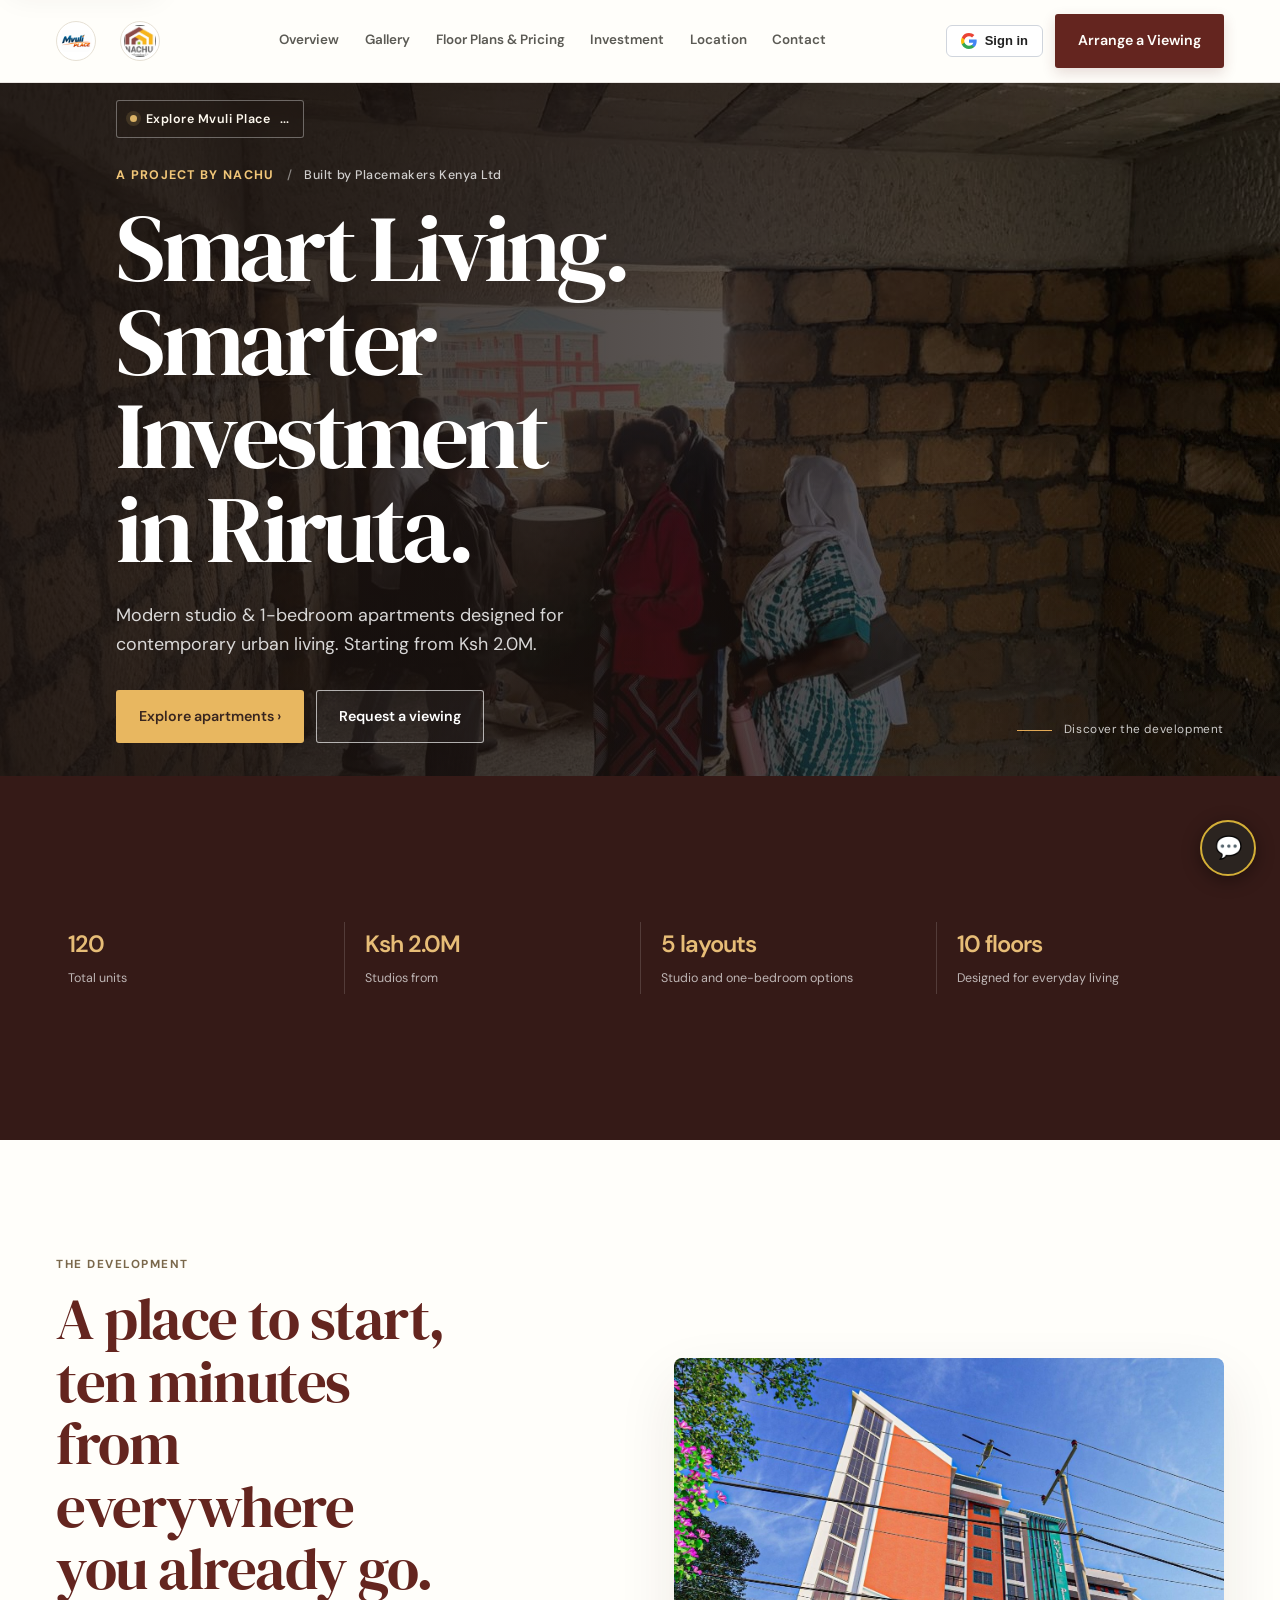
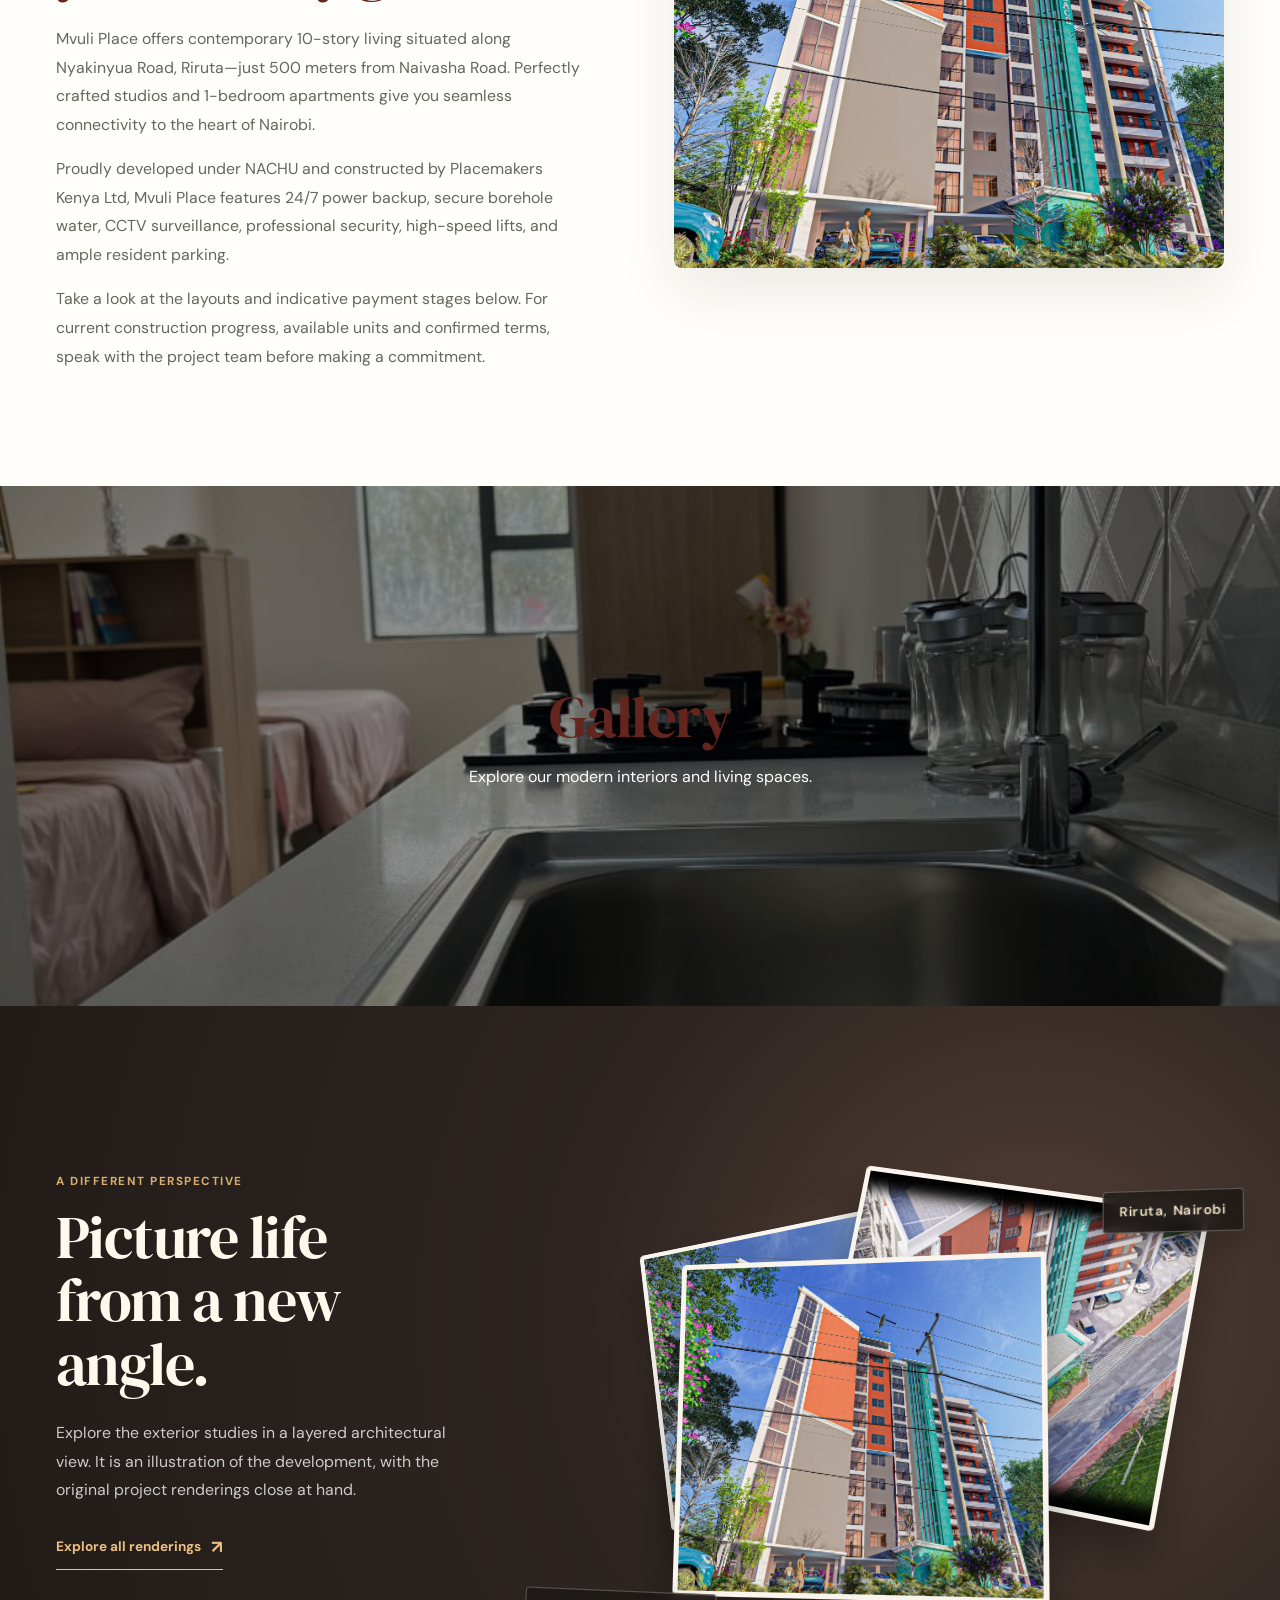
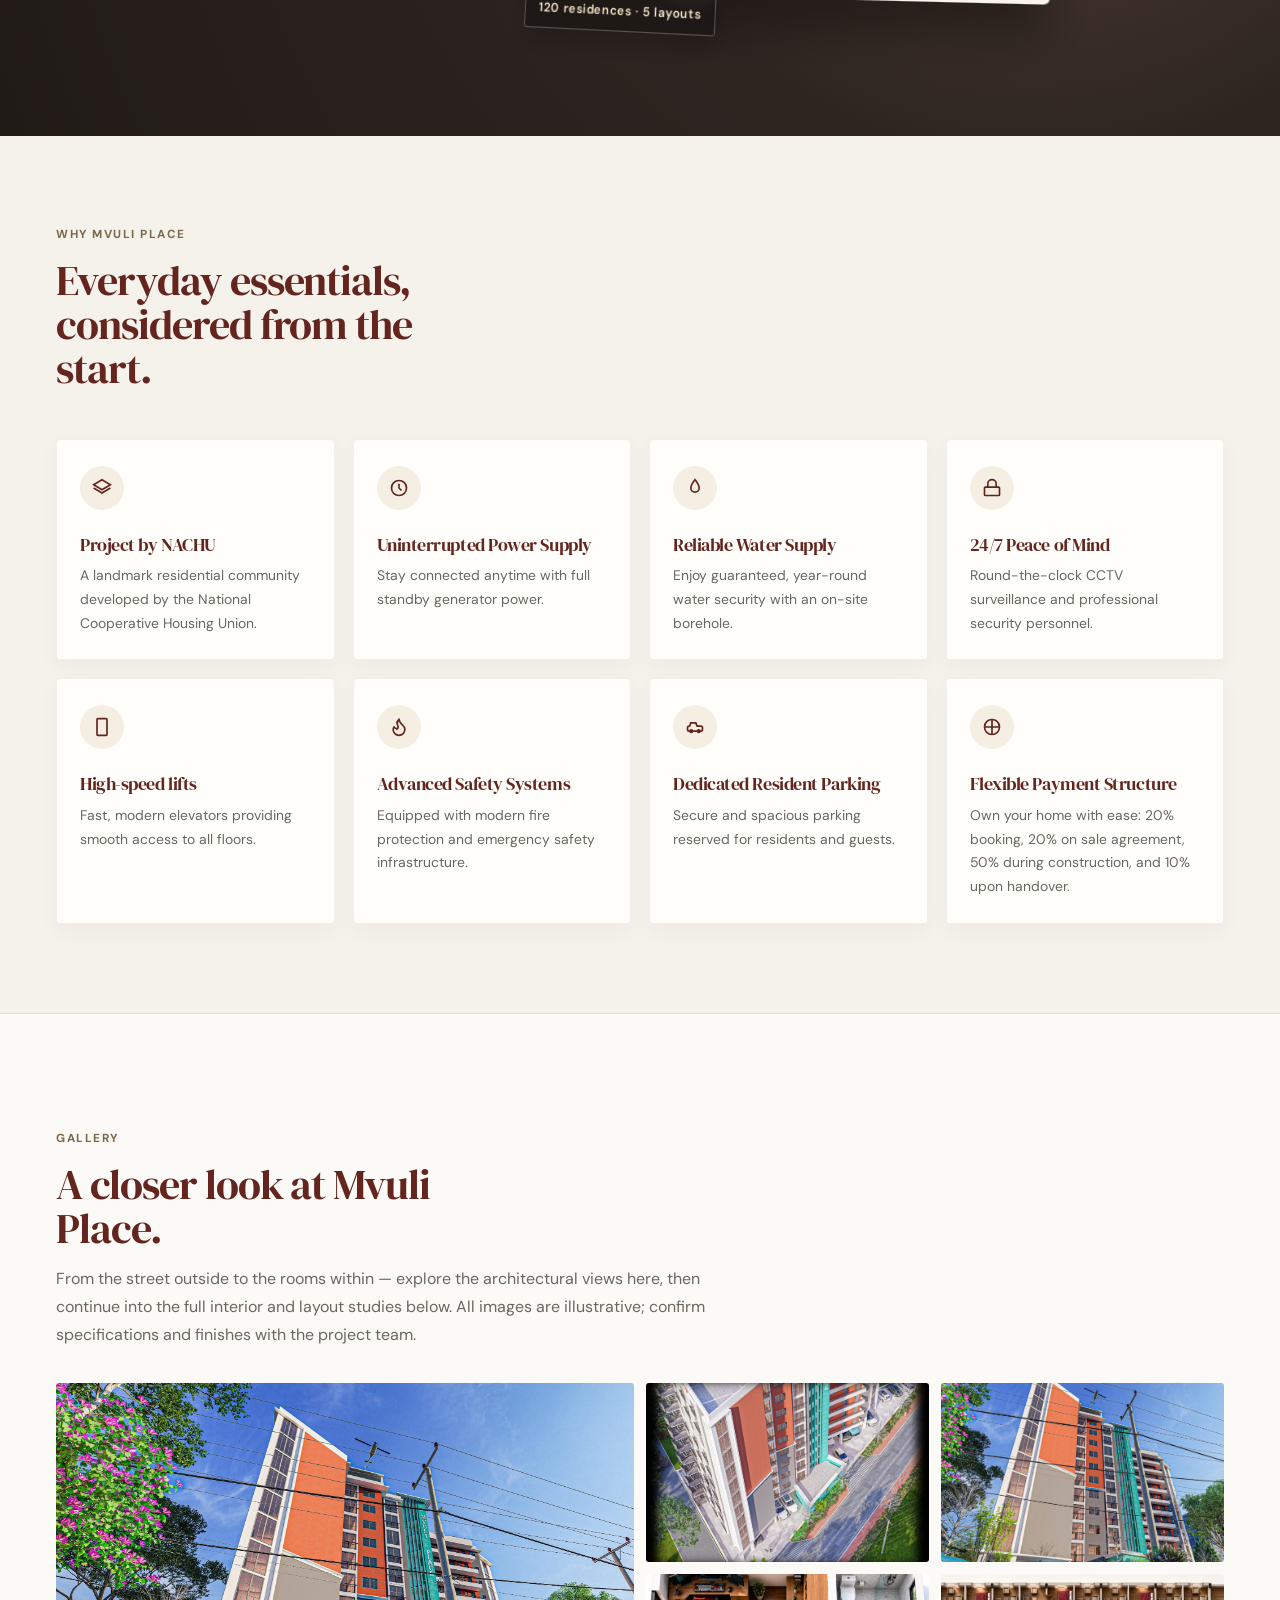
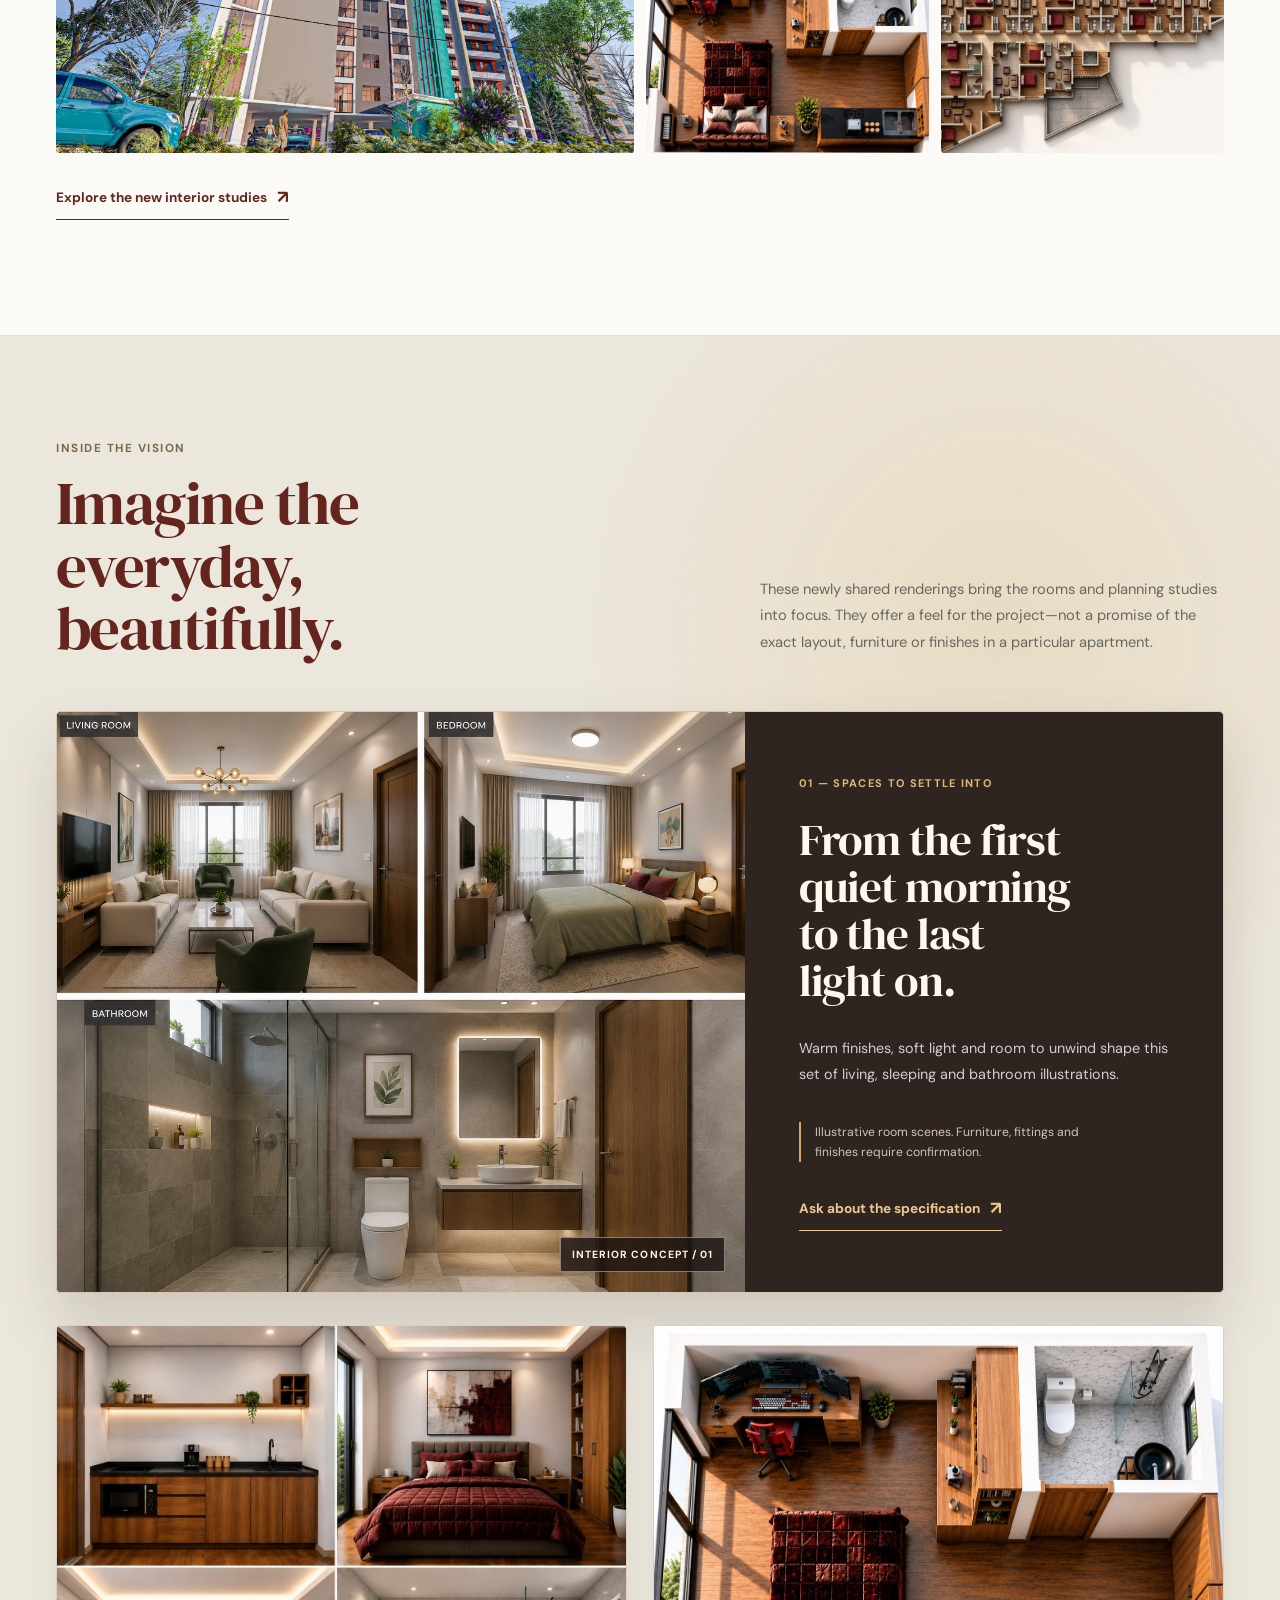
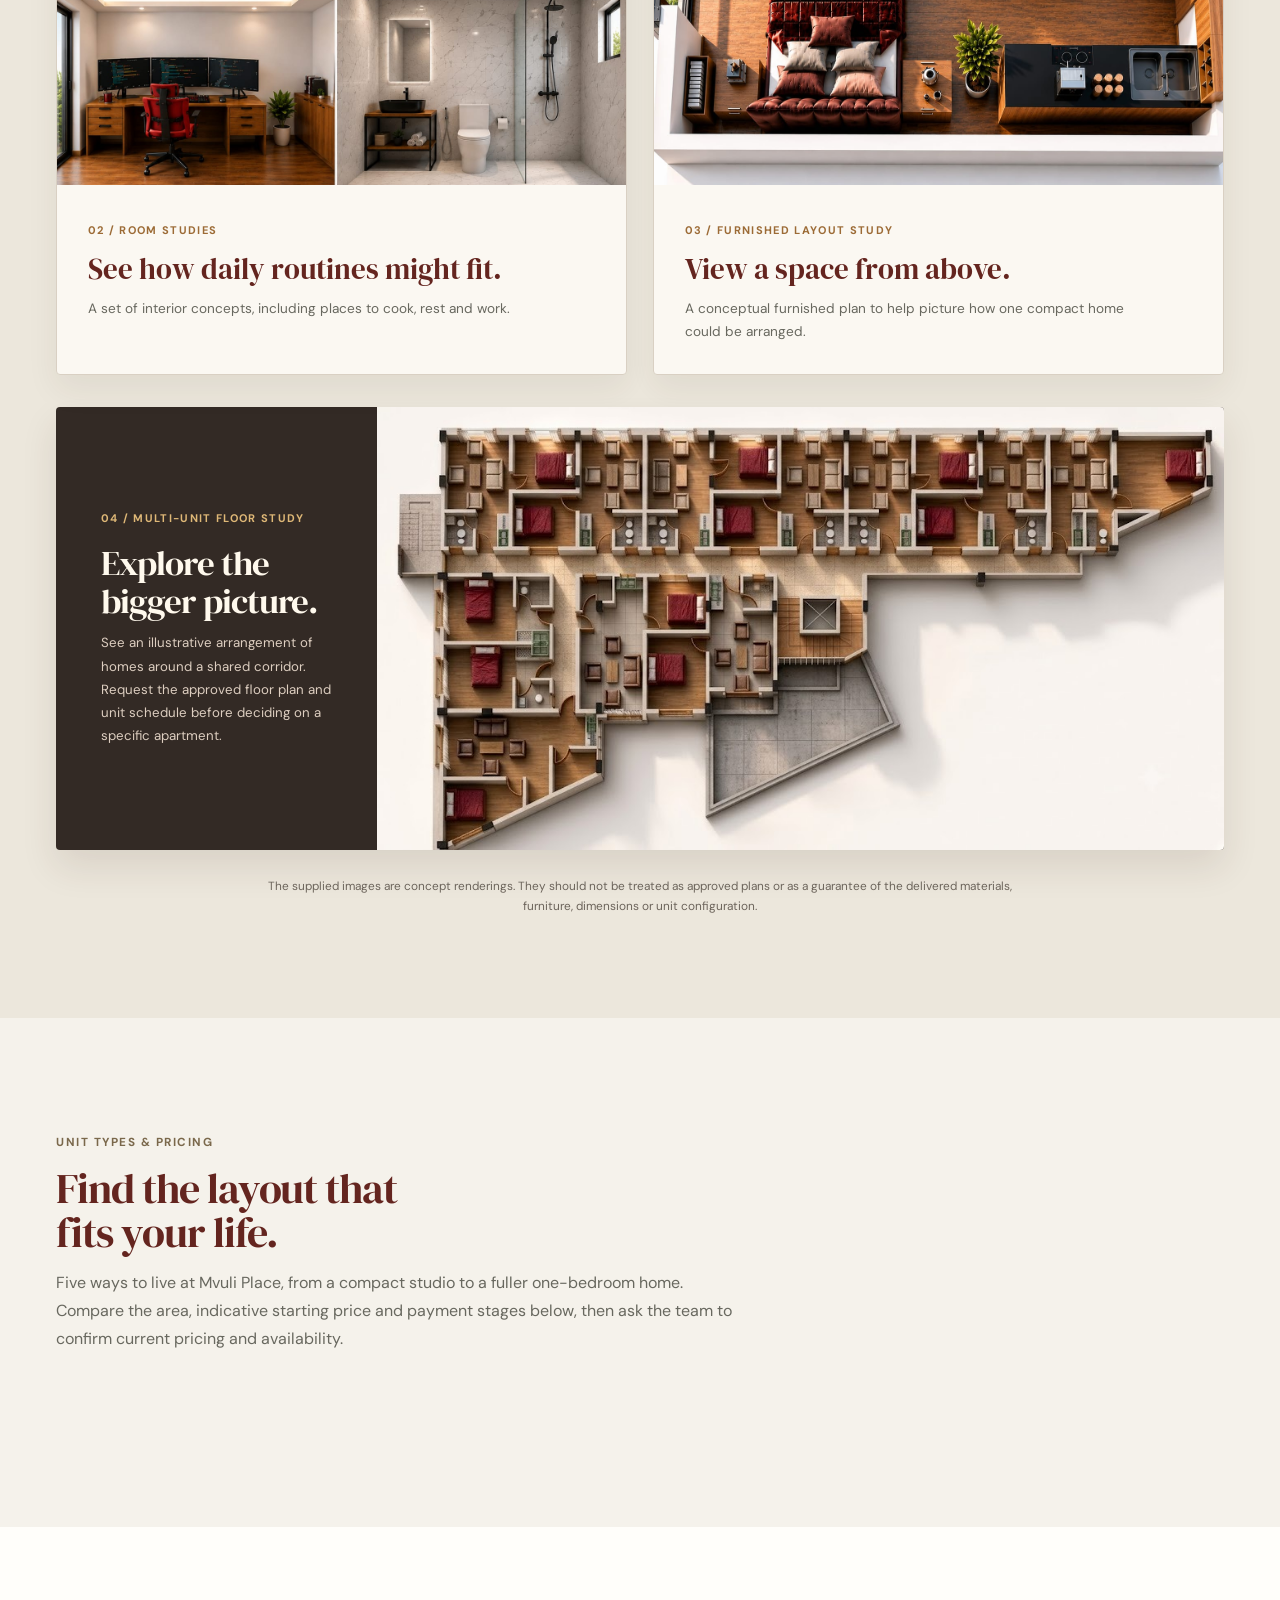
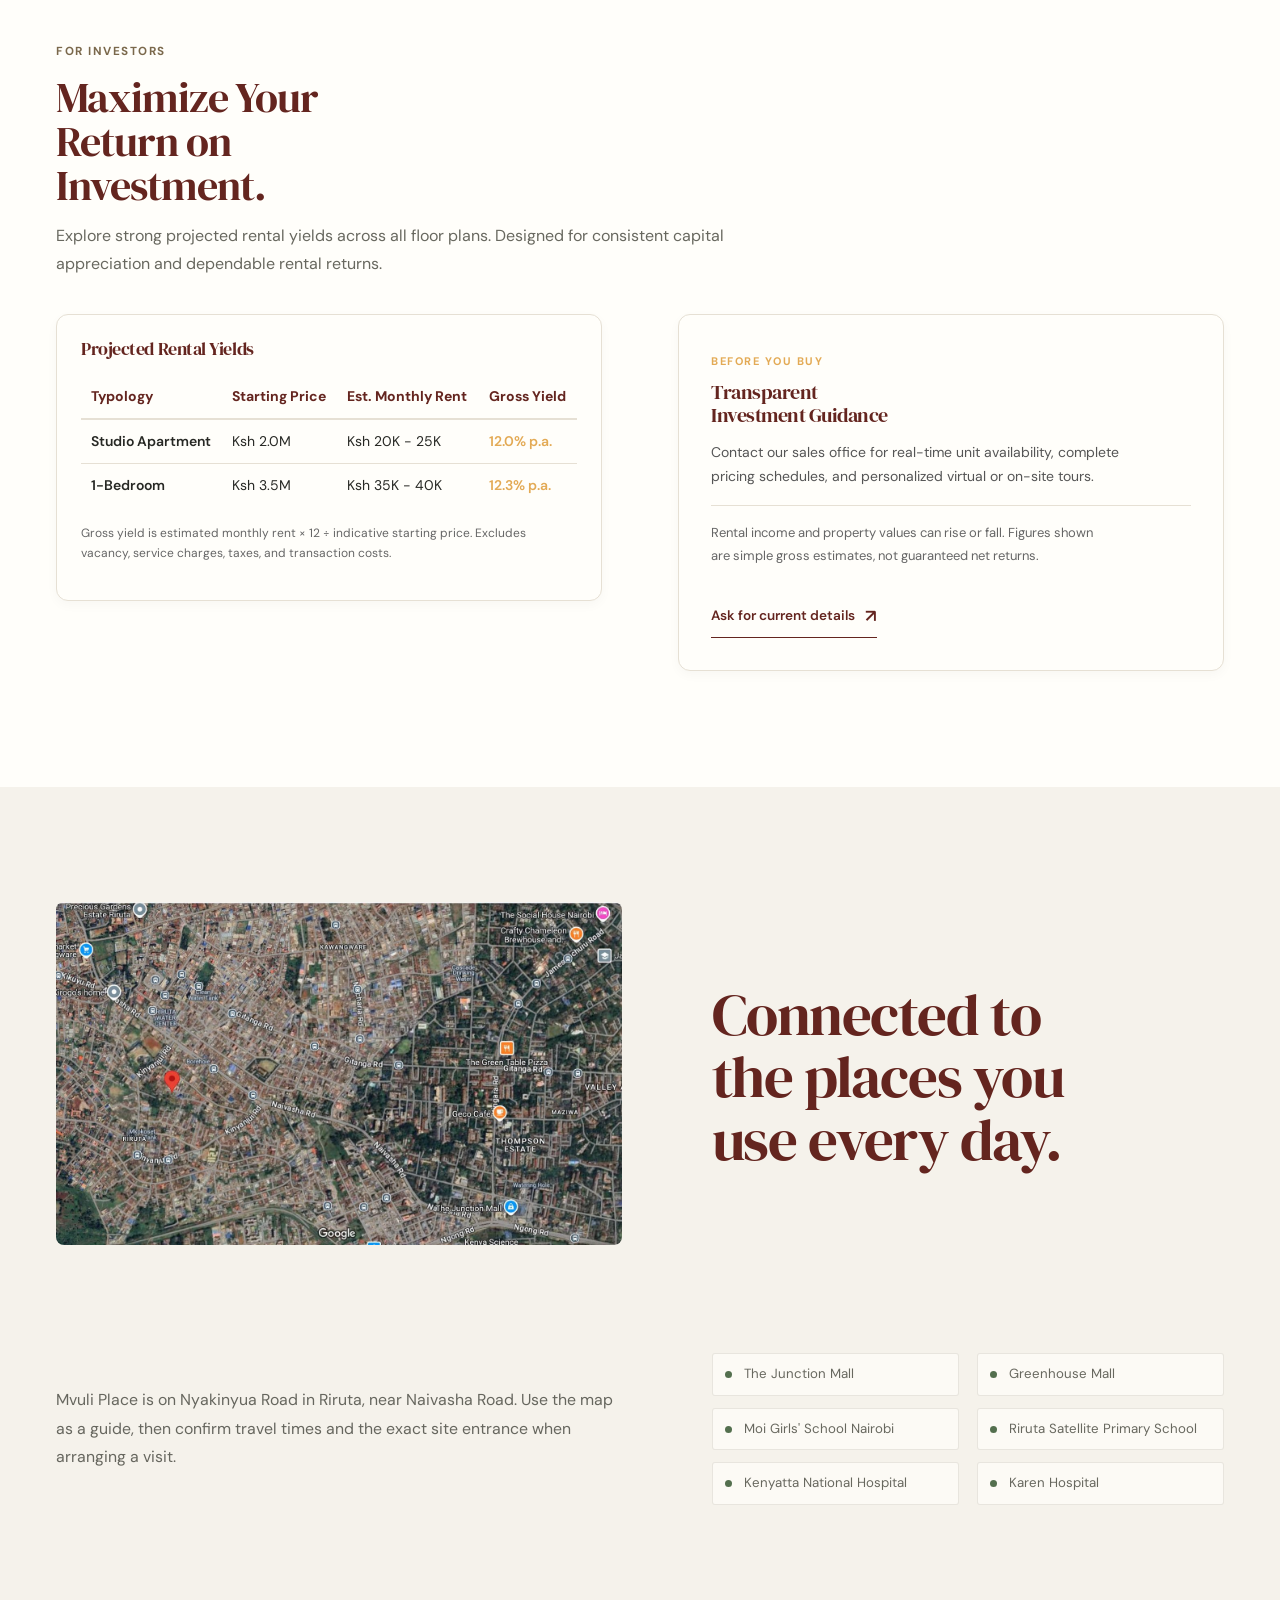
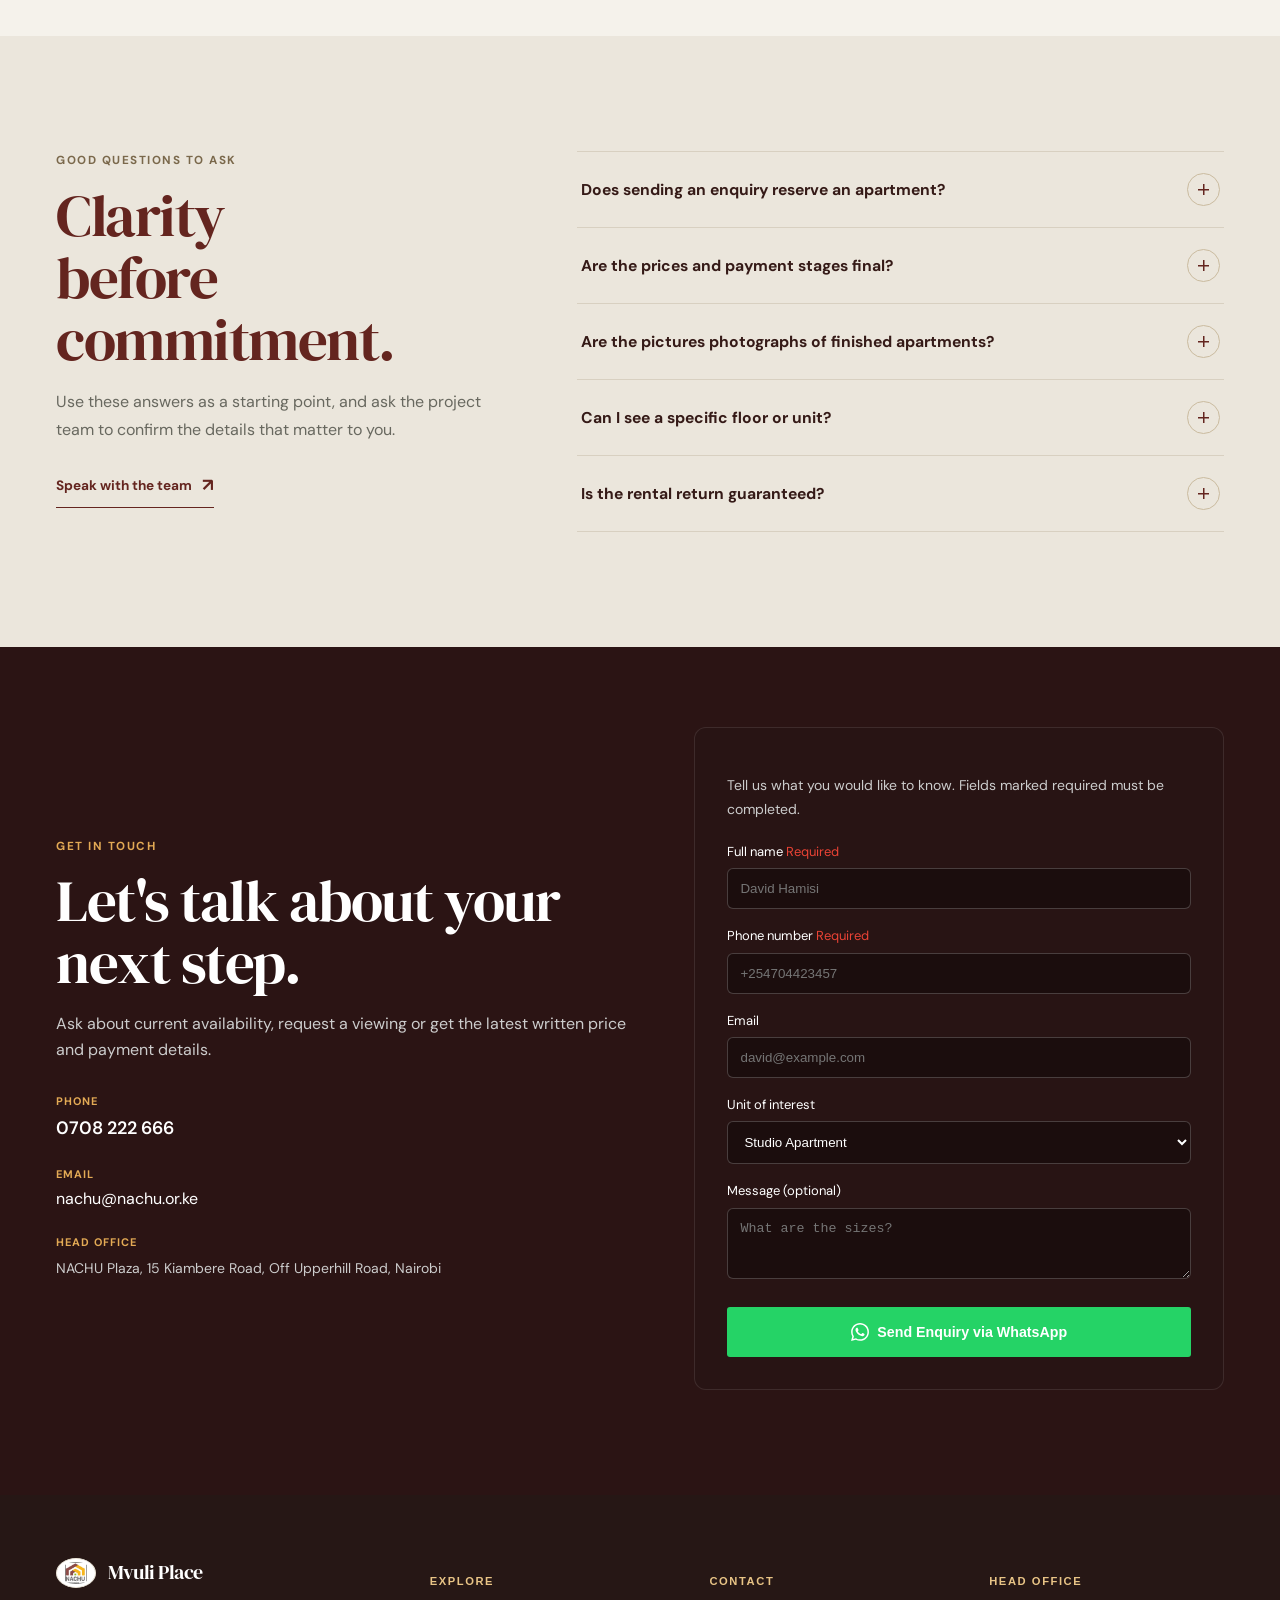
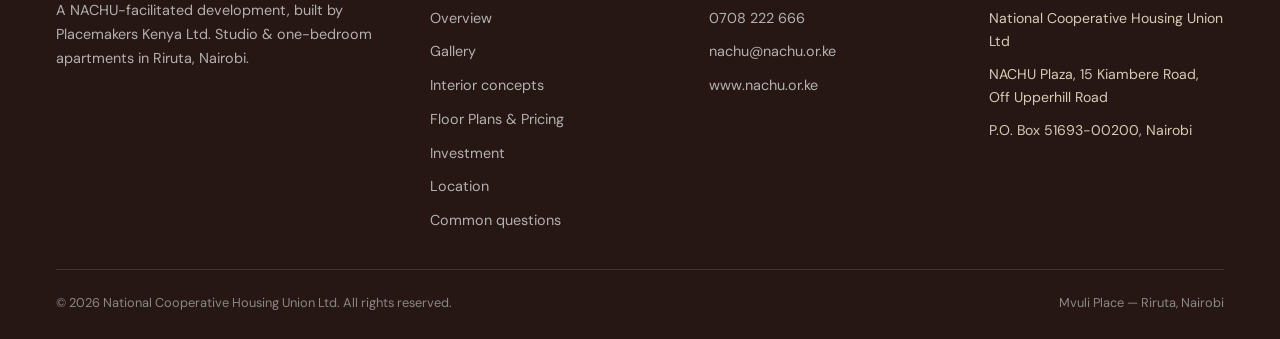
==== index.html @ e957c107 "Finalize green WhatsApp button, responsive investment yield layout, and dark contact section" ====
<!DOCTYPE html>
<html lang="en">
<head>
<meta charset="UTF-8" />
<meta name="viewport" content="width=device-width, initial-scale=1.0" />
<meta name="theme-color" content="#fffefa" />
<title>Mvuli Place — Apartments in Riruta, Nairobi | NACHU</title>
<meta name="description" content="Explore Mvuli Place studio and one-bedroom apartments in Riruta, Nairobi. Compare layouts, starting prices and payment stages, then enquire about current availability or book a visit." />
<link rel="preconnect" href="https://fonts.googleapis.com">
<link href="https://fonts.googleapis.com/css2?family=DM+Serif+Display&family=DM+Sans:wght@400;500;600;700&display=swap" rel="stylesheet">
<link rel="stylesheet" href="assets/style.css">
</head>
<body>

<a href="#main-content" class="skip-link">Skip to content</a>

<nav class="nav">
  <div class="wrap">
    <a href="#" class="nav-brand">
  <img src="assets/mvuli-logo.png" alt="Mvuli Place Logo" class="brand-logo-main">
  <span class="brand-divider"></span>
  <img src="assets/nachu-logo.png" alt="NACHU" class="brand-logo-partner">
</a>
    <div class="nav-links">
      <a href="#about">Overview</a>
      <a href="#gallery">Gallery</a>
      <a href="#units">Floor Plans &amp; Pricing</a>
      <a href="#invest">Investment</a>
      <a href="#location">Location</a>
      <a href="#contact">Contact</a>
    </div>
    <div class="nav-right" style="display: flex; align-items: center; gap: 12px;">
      <!-- Google Login Button -->
      <button id="google-login-btn" style="display: inline-flex; align-items: center; gap: 8px; background: #ffffff; color: #222; border: 1px solid #d0d5dd; padding: 7px 14px; border-radius: 6px; font-weight: 600; cursor: pointer; font-size: 13px; line-height: 1;">
        <svg width="16" height="16" viewBox="0 0 18 18">
          <path fill="#4285F4" d="M17.64 9.2c0-.637-.057-1.251-.164-1.84H9v3.481h4.844c-.209 1.125-.843 2.078-1.796 2.717v2.258h2.908c1.702-1.567 2.684-3.874 2.684-6.616z"/>
          <path fill="#34A853" d="M9 18c2.43 0 4.467-.806 5.956-2.18l-2.908-2.259c-.806.54-1.837.86-3.048.86-2.344 0-4.328-1.584-5.036-3.711H.957v2.332A8.997 8.997 0 0 0 9 18z"/>
          <path fill="#FBBC05" d="M3.964 10.71A5.41 5.41 0 0 1 3.682 9c0-.593.102-1.17.282-1.71V4.958H.957A8.996 8.996 0 0 0 0 9c0 1.452.348 2.827.957 4.042l3.007-2.332z"/>
          <path fill="#EA4335" d="M9 3.58c1.321 0 2.508.454 3.44 1.345l2.582-2.58C13.463.891 11.426 0 9 0A8.997 8.997 0 0 0 .957 4.958L3.964 7.29C4.672 5.163 6.656 3.58 9 3.58z"/>
        </svg>
        Sign in
      </button>

      <!-- Logged-in User Profile Container -->
      <div id="user-profile" hidden style="display: flex; align-items: center; gap: 8px;">
        <img id="user-avatar" src="" alt="Profile" style="width: 30px; height: 30px; border-radius: 50%; border: 1px solid #ddd; object-fit: cover;">
        <span id="user-name" style="font-weight: 600; font-size: 13px; color: #222;"></span>
        <button id="logout-btn" style="background: transparent; color: #d9534f; border: 1px solid #d9534f; padding: 5px 10px; border-radius: 6px; cursor: pointer; font-size: 11px; font-weight: 600;">Logout</button>
      </div>

      <!-- Existing Arrange a Viewing Button & Mobile Toggle -->
      <a href="#contact" class="btn btn-primary nav-cta">Arrange a Viewing</a>
      <button class="nav-menu-toggle" id="nav-menu-toggle" type="button" aria-label="Open navigation menu">
        <span></span><span></span>
      </button>
    </div>
    </div> <!-- closes div.wrap -->
  </nav> <!-- closes nav.nav -->
  <div class="mobile-nav" id="mobile-nav" hidden>
    <a href="#about">Overview</a>
    <a href="#gallery">Gallery</a>
    <a href="#interiors">Interior concepts</a>
    <a href="#units">Floor Plans &amp; Pricing</a>
    <a href="#invest">Investment</a>
    <a href="#location">Location</a>
    <a href="#contact">Contact &amp; visits</a>
    <a href="tel:0708222666" class="mobile-nav-phone">Call 0708 222 666</a>
  </div>
</nav>

<main id="main-content">
<header class="hero">
 <div class="slideshow-bg">
  <div class="slide active" style="background-image: url('assets/site-progress-1.jpeg');"></div>
  <div class="slide" style="background-image: url('assets/site-progress-2.jpeg');"></div>
  <div class="slide" style="background-image: url('assets/site-progress-3.jpeg');"></div>
  <div class="slide" style="background-image: url('assets/junction-mall-1.jpg');"></div>
  <div class="slide" style="background-image: url('assets/moi-highschool.jpg');"></div>
  <div class="slide" style="background-image: url('assets/talanta-stadium.webp');"></div>
  <div class="slide" style="background-image: url('assets/karen-hospital.jpg');"></div>
</div>

  <div class="hero-content">
    <div class="status-pill"><span class="status-project">Explore Mvuli Place</span><span class="status-c">...</span></div>
    <div class="hero-eyebrow">A Project by NACHU <span>Built by Placemakers Kenya Ltd</span></div>
    <h1>Smart Living. Smarter Investment in Riruta.</h1>
    <p>Modern studio & 1-bedroom apartments designed for contemporary urban living. Starting from Ksh 2.0M.</p>
    <div class="hero-actions">
      <a href="#units" class="btn btn-gold">Explore apartments <span aria-hidden="true">&rsaquo;</span></a>
      <a href="#contact" class="btn btn-outline">Request a viewing</a>
    </div>
  </div>

  <a href="#about" class="hero-scroll" aria-label="Scroll to discover Mvuli Place"><span></span>Discover the development</a>
</header>

<div class="mobile-action-bar"><span>Studios from <b>Ksh 2.0M</b></span><a href="#contact">Enquire now <span aria-hidden="true">↗</span></a></div>

<section class="stat-strip">
  <div class="wrap">
    <div class="stat-strip-item"><b>120</b><span>Total units</span></div>
    <div class="stat-strip-item"><b>Ksh 2.0M</b><span>Studios from</span></div>
    <div class="stat-strip-item"><b>5 layouts</b><span>Studio and one-bedroom options</span></div>
    <div class="stat-strip-item"><b>10 floors</b><span>Designed for everyday living</span></div>
  </div>
</section>

<section id="about">
  <div class="wrap two-col">
    <div>
      <div class="eyebrow">The development</div>
      <h2>A place to start, ten minutes from everywhere you already go.</h2>
      <div class="prose" style="margin-top:20px;">
        <p>Mvuli Place offers contemporary 10-story living situated along Nyakinyua Road, Riruta—just 500 meters from Naivasha Road. Perfectly crafted studios and 1-bedroom apartments give you seamless connectivity to the heart of Nairobi.</p>
        <p>Proudly developed under NACHU and constructed by Placemakers Kenya Ltd, Mvuli Place features 24/7 power backup, secure borehole water, CCTV surveillance, professional security, high-speed lifts, and ample resident parking.</p>
        <p>Take a look at the layouts and indicative payment stages below. For current construction progress, available units and confirmed terms, speak with the project team before making a commitment.</p>
      </div>
    </div>
    <div class="about-rotator" id="about-rotator" role="img" aria-label="Exterior views of Mvuli Place">
      <img src="assets/hero-exterior.jpg" alt="" class="is-active" loading="lazy" decoding="async">
      <img src="assets/aerial-exterior.jpg" alt="" loading="lazy" decoding="async">
      <img src="assets/exterior-angle.jpg" alt="" loading="lazy" decoding="async">
      <div class="about-rotator-dots" id="about-rotator-dots"></div>
    </div>
  </div>
</section>
<section id="gallery" class="section-slideshow">
  <!-- Slideshow Background -->
  <div class="slideshow-bg">
    <div class="slide active" style="background-image: url('assets/gallery-1.jpeg');"></div>
    <div class="slide" style="background-image: url('assets/gallery-2.jpeg');"></div>
    <div class="slide" style="background-image: url('assets/gallery-3.jpeg');"></div>
    <div class="slide" style="background-image: url('assets/gallery-4.jpeg');"></div>
    <div class="slide" style="background-image: url('assets/gallery-5.jpeg');"></div>
    <div class="slide" style="background-image: url('assets/gallery-6.jpeg');"></div>
    <div class="slide" style="background-image: url('assets/gallery-7.jpeg');"></div>
    <div class="slide" style="background-image: url('assets/gallery-8.jpeg');"></div>
  </div>

  <!-- Content overlay -->
  <div class="section-content">
    <h2>Gallery</h2>
    <p>Explore our modern interiors and living spaces.</p>
  </div>
</section>

<section class="perspective-section" id="perspective">
  <div class="wrap perspective-layout">
    <div class="perspective-copy" data-reveal>
      <div class="eyebrow">A different perspective</div>
      <h2>Picture life from a new angle.</h2>
      <p>Explore the exterior studies in a layered architectural view. It is an illustration of the development, with the original project renderings close at hand.</p>
      <a class="text-link" href="#gallery">Explore all renderings <span aria-hidden="true">↗</span></a>
    </div>
    <div class="perspective-stage" id="perspective-stage" role="img" aria-label="Layered perspective animation using three Mvuli Place exterior renderings" data-reveal>
      <div class="perspective-glow" aria-hidden="true"></div>
      <div class="perspective-stack" aria-hidden="true">
        <div class="perspective-card perspective-card-rear"><img src="assets/exterior-angle.jpg" alt="" loading="lazy" decoding="async"></div>
        <div class="perspective-card perspective-card-middle"><img src="assets/aerial-exterior.jpg" alt="" loading="lazy" decoding="async"></div>
        <div class="perspective-card perspective-card-front"><img src="assets/hero-exterior.jpg" alt="" loading="lazy" decoding="async"></div>
        <div class="perspective-label perspective-label-top">Riruta, Nairobi</div>
        <div class="perspective-label perspective-label-bottom">120 residences · 5 layouts</div>
      </div>
    </div>
  </div>
</section>

<section class="section-tight">
  <div class="wrap">
    <div class="section-head">
      <div class="eyebrow">Why Mvuli Place</div>
      <h2>Everyday essentials, considered from the start.</h2>
    </div>
    <div class="icon-feature-grid">
      <div class="icon-feature">
        <div class="icon-feature-icon"><svg aria-hidden="true" focusable="false" viewBox="0 0 24 24" fill="none" stroke="currentColor" stroke-width="2"><path d="M12 2 2 8l10 6 10-6-10-6z"/><path d="M2 12l10 6 10-6"/></svg></div>
        <h3>Project by NACHU</h3>
        <p>A landmark residential community developed by the National Cooperative Housing Union.</p>
      </div>
      <div class="icon-feature">
        <div class="icon-feature-icon"><svg aria-hidden="true" focusable="false" viewBox="0 0 24 24" fill="none" stroke="currentColor" stroke-width="2"><circle cx="12" cy="12" r="9"/><path d="M12 7v5l3 3"/></svg></div>
        <h3>Uninterrupted Power Supply</h3>
        <p>Stay connected anytime with full standby generator power.</p>
      </div>
      <div class="icon-feature">
        <div class="icon-feature-icon"><svg aria-hidden="true" focusable="false" viewBox="0 0 24 24" fill="none" stroke="currentColor" stroke-width="2"><path d="M12 2c-3 4-5 6.5-5 10a5 5 0 0010 0c0-3.5-2-6-5-10z"/></svg></div>
        <h3>Reliable Water Supply</h3>
        <p>Enjoy guaranteed, year-round water security with an on-site borehole.</p>
      </div>
      <div class="icon-feature">
        <div class="icon-feature-icon"><svg aria-hidden="true" focusable="false" viewBox="0 0 24 24" fill="none" stroke="currentColor" stroke-width="2"><rect x="3" y="11" width="18" height="10" rx="1"/><path d="M7 11V7a5 5 0 0110 0v4"/></svg></div>
        <h3>24/7 Peace of Mind</h3>
        <p>Round-the-clock CCTV surveillance and professional security personnel.</p>
      </div>
      <div class="icon-feature">
        <div class="icon-feature-icon"><svg aria-hidden="true" focusable="false" viewBox="0 0 24 24" fill="none" stroke="currentColor" stroke-width="2"><rect x="6" y="2" width="12" height="20" rx="1"/><path d="M9 8h.01M15 8h.01M9 12h.01M15 12h.01"/></svg></div>
        <h3>High-speed lifts</h3>
        <p>Fast, modern elevators providing smooth access to all floors.</p>
      </div>
      <div class="icon-feature">
        <div class="icon-feature-icon"><svg aria-hidden="true" focusable="false" viewBox="0 0 24 24" fill="none" stroke="currentColor" stroke-width="2"><path d="M8.5 14.5A2.5 2.5 0 0011 12c0-1.38-.5-2-1-3-1.072-2.143-.224-4.054 2-6 .5 2.5 2 4.9 4 6.5 2 1.6 3 3.5 3 5.5a7 7 0 11-14 0c0-1.153.433-2.294 1-3 1.19 1.5 2.5 2 3.5 2z"/></svg></div>
        <h3>Advanced Safety Systems</h3>
        <p>Equipped with modern fire protection and emergency safety infrastructure.</p>
      </div>
      <div class="icon-feature">
        <div class="icon-feature-icon"><svg aria-hidden="true" focusable="false" viewBox="0 0 24 24" fill="none" stroke="currentColor" stroke-width="2"><path d="M5 17h14M5 17a2 2 0 01-2-2v-2a2 2 0 012-2h.5l1.5-4h6l1.5 4H19a2 2 0 012 2v2a2 2 0 01-2 2"/><circle cx="7.5" cy="17" r="1.5"/><circle cx="16.5" cy="17" r="1.5"/></svg></div>
        <h3>Dedicated Resident Parking</h3>
        <p>Secure and spacious parking reserved for residents and guests.</p>
      </div>
      <div class="icon-feature">
        <div class="icon-feature-icon"><svg aria-hidden="true" focusable="false" viewBox="0 0 24 24" fill="none" stroke="currentColor" stroke-width="2"><path d="M12 3v18M3 12h18"/><circle cx="12" cy="12" r="9"/></svg></div>
        <h3>Flexible Payment Structure</h3>
        <p>Own your home with ease: 20% booking, 20% on sale agreement, 50% during construction, and 10% upon handover.</p>
      </div>
    </div>
  </div>
</section>

<section id="gallery" style="background:var(--paper); border-top:1px solid var(--line); border-bottom:1px solid var(--line);">
  <div class="wrap">
    <div class="section-head">
      <div class="eyebrow">Gallery</div>
      <h2>A closer look at Mvuli Place.</h2>
      <p>From the street outside to the rooms within — explore the architectural views here, then continue into the full interior and layout studies below. All images are illustrative; confirm specifications and finishes with the project team.</p>
    </div>
    <div class="gallery-grid" id="gallery-grid">
      <img src="assets/hero-exterior.jpg" class="g-wide" alt="Architectural rendering of Mvuli Place from the street" loading="lazy" decoding="async">
      <img src="assets/aerial-exterior.jpg" alt="Architectural aerial rendering of Mvuli Place" loading="lazy" decoding="async">
      <img src="assets/exterior-angle.jpg" alt="Architectural rendering of Mvuli Place from an angle" loading="lazy" decoding="async">
      <img src="assets/render-studio-plan.jpeg" alt="Illustrative top-down furnished studio layout study" loading="lazy" decoding="async">
      <img src="assets/render-typical-floor.jpeg" alt="Illustrative top-down study of multiple apartments on a shared floor" loading="lazy" decoding="async">
    </div>
    <a class="text-link gallery-next-link" href="#interiors">Explore the new interior studies <span aria-hidden="true">↗</span></a>
  </div>
</section>

<section id="interiors" class="render-story" aria-labelledby="render-story-title">
  <div class="render-story-halo" aria-hidden="true"></div>
  <div class="wrap">
    <div class="render-story-head" data-reveal>
      <div>
        <div class="eyebrow">Inside the vision</div>
        <h2 id="render-story-title">Imagine the everyday, beautifully.</h2>
      </div>
      <p>These newly shared renderings bring the rooms and planning studies into focus. They offer a feel for the project—not a promise of the exact layout, furniture or finishes in a particular apartment.</p>
    </div>

    <div class="render-feature" data-reveal>
      <div class="render-feature-media">
        <img src="assets/render-residence-interiors.jpeg" alt="Illustrative collage of a living room, bedroom and bathroom" loading="lazy" decoding="async" data-lightbox>
        <span class="render-image-tag">Interior concept / 01</span>
      </div>
      <div class="render-feature-copy">
        <span class="render-feature-index">01 — Spaces to settle into</span>
        <h3>From the first quiet morning to the last light on.</h3>
        <p>Warm finishes, soft light and room to unwind shape this set of living, sleeping and bathroom illustrations.</p>
        <p class="render-note">Illustrative room scenes. Furniture, fittings and finishes require confirmation.</p>
        <a class="text-link" href="#contact">Ask about the specification <span aria-hidden="true">↗</span></a>
      </div>
    </div>

    <div class="render-cards">
      <figure class="render-card" data-reveal>
        <div class="render-card-media"><img src="assets/render-studio-interiors.jpeg" alt="Illustrative collage showing a kitchenette, sleeping area, workspace and bathroom" loading="lazy" decoding="async" data-lightbox></div>
        <figcaption><span>02 / Room studies</span><strong>See how daily routines might fit.</strong><p>A set of interior concepts, including places to cook, rest and work.</p></figcaption>
      </figure>
      <figure class="render-card" data-reveal>
        <div class="render-card-media"><img src="assets/render-studio-plan.jpeg" alt="Illustrative top-down furnished apartment study with a sleeping area, workspace, kitchen and bathroom" loading="lazy" decoding="async" data-lightbox></div>
        <figcaption><span>03 / Furnished layout study</span><strong>View a space from above.</strong><p>A conceptual furnished plan to help picture how one compact home could be arranged.</p></figcaption>
      </figure>
    </div>

    <figure class="render-floor" data-reveal>
      <div class="render-floor-copy">
        <span>04 / Multi-unit floor study</span>
        <h3>Explore the bigger picture.</h3>
        <p>See an illustrative arrangement of homes around a shared corridor. Request the approved floor plan and unit schedule before deciding on a specific apartment.</p>
      </div>
      <div class="render-floor-media"><img src="assets/render-typical-floor.jpeg" alt="Illustrative top-down study of multiple apartments arranged around a shared corridor" loading="lazy" decoding="async" data-lightbox></div>
    </figure>
    <p class="render-story-disclaimer">The supplied images are concept renderings. They should not be treated as approved plans or as a guarantee of the delivered materials, furniture, dimensions or unit configuration.</p>
  </div>
</section>

  <div class="lightbox" id="lightbox" role="dialog" aria-modal="true" aria-label="Project image preview">
  <button class="lightbox-close" id="lightbox-close" type="button" aria-label="Close image preview">&times;</button>
  <img id="lightbox-img" src="" alt="">
</div>

<section id="units">
  <div class="wrap">
    <div class="section-head">
      <div class="eyebrow">Unit types &amp; pricing</div>
      <h2>Find the layout that fits your life.</h2>
      <p>Five ways to live at Mvuli Place, from a compact studio to a fuller one-bedroom home. Compare the area, indicative starting price and payment stages below, then ask the team to confirm current pricing and availability.</p>
    </div>

    <div class="unit-tabs" id="unit-tabs" role="group" aria-label="Choose an apartment layout"></div>
    <div class="unit-panels" id="unit-panels" aria-live="polite"></div>
  </div>
</section>

<section id="invest">
  <div class="wrap">
    <div class="section-head">
      <div class="eyebrow">For investors</div>
      <h2>Maximize Your Return on Investment.</h2>
      <p>Explore strong projected rental yields across all floor plans. Designed for consistent capital appreciation and dependable rental returns.</p>
    </div>

    <div class="two-col invest-layout">
      <div>
        <div class="table-container" style="background: var(--paper); border: 1px solid var(--line); border-radius: 12px; padding: 24px; box-shadow: 0 4px 12px rgba(0,0,0,0.03);">
          <h3 style="margin-bottom: 16px; font-size: 18px; color: var(--maroon);">Projected Rental Yields</h3>
          <div style="overflow-x: auto;">
            <table style="width: 100%; border-collapse: collapse; text-align: left; font-size: 14px; min-width: 280px;">
              <thead>
                <tr style="border-bottom: 2px solid var(--line); color: var(--maroon);">
                  <th style="padding: 10px;">Typology</th>
                  <th style="padding: 10px;">Starting Price</th>
                  <th style="padding: 10px;">Est. Monthly Rent</th>
                  <th style="padding: 10px;">Gross Yield</th>
                </tr>
              </thead>
              <tbody>
                <tr style="border-bottom: 1px solid var(--line);">
                  <td style="padding: 10px; font-weight: 600;">Studio Apartment</td>
                  <td style="padding: 10px;">Ksh 2.0M</td>
                  <td style="padding: 10px;">Ksh 20K - 25K</td>
                  <td style="padding: 10px; color: var(--gold); font-weight: 600;">12.0% p.a.</td>
                </tr>
                <tr>
                  <td style="padding: 10px; font-weight: 600;">1-Bedroom</td>
                  <td style="padding: 10px;">Ksh 3.5M</td>
                  <td style="padding: 10px;">Ksh 35K - 40K</td>
                  <td style="padding: 10px; color: var(--gold); font-weight: 600;">12.3% p.a.</td>
                </tr>
              </tbody>
            </table>
          </div>
          <p class="invest-fineprint" style="margin-top: 16px; font-size: 12px; color: #666;">Gross yield is estimated monthly rent &times; 12 &divide; indicative starting price. Excludes vacancy, service charges, taxes, and transaction costs.</p>
        </div>
      </div>

      <div class="invest-explainer" data-reveal style="background: var(--paper); border: 1px solid var(--line); border-radius: 12px; padding: 32px; box-shadow: 0 4px 12px rgba(0,0,0,0.03);">
        <span class="invest-explainer-number" style="font-size: 11px; letter-spacing: 1.5px; font-weight: 700; color: var(--gold); text-transform: uppercase;">BEFORE YOU BUY</span>
        <h3 style="margin-top: 8px; margin-bottom: 12px; font-size: 20px;">Transparent Investment Guidance</h3>
        <p style="margin-bottom: 16px; font-size: 14px; color: #555;">Contact our sales office for real-time unit availability, complete pricing schedules, and personalized virtual or on-site tours.</p>
        <div class="invest-explainer-rule" style="height: 1px; background: var(--line); margin: 16px 0;"></div>
        <p style="margin-bottom: 20px; font-size: 13px; color: #666;">Rental income and property values can rise or fall. Figures shown are simple gross estimates, not guaranteed net returns.</p>
        <a class="text-link" href="#contact" style="font-weight: 600; color: var(--maroon);">Ask for current details <span aria-hidden="true">↗</span></a>
      </div>
    </div>
  </div>
</section>

<section id="location">
  <div class="wrap two-col">
    <a href="https://www.google.com/maps/search/?api=1&query=Placemakers+Riruta+Nairobi&query_place_id=ChIJ1fPod1obLxgR2C8YLszipkE" target="_blank" rel="noopener noreferrer" class="map-link-wrapper" aria-label="View Placemakers Riruta on Google Maps">
  <img src="assets/location-map.jpg" alt="Map showing Mvuli Place in Riruta relative to nearby Nairobi landmarks">
</a>
      <h2>Connected to the places you use every day.</h2>
      <div class="prose" style="margin: 18px 0 24px;">
        <p>Mvuli Place is on Nyakinyua Road in Riruta, near Naivasha Road. Use the map as a guide, then confirm travel times and the exact site entrance when arranging a visit.</p>
      </div>
      <ul class="amenity-list">
        <li>The Junction Mall</li>
        <li>Greenhouse Mall</li>
        <li>Moi Girls' School Nairobi</li>
        <li>Riruta Satellite Primary School</li>
        <li>Kenyatta National Hospital</li>
        <li>Karen Hospital</li>
      </ul>
    </div>
  </div>
</section>

<section id="questions" class="questions-section">
  <div class="wrap questions-layout">
    <div class="questions-intro" data-reveal>
      <div class="eyebrow">Good questions to ask</div>
      <h2>Clarity before commitment.</h2>
      <p>Use these answers as a starting point, and ask the project team to confirm the details that matter to you.</p>
      <a class="text-link" href="#contact">Speak with the team <span aria-hidden="true">↗</span></a>
    </div>
    <div class="questions-list" data-reveal>
      <details>
        <summary>Does sending an enquiry reserve an apartment?</summary>
        <p>No. An enquiry only starts a conversation. Ask the project team about available units, the sale agreement and the current booking process.</p>
      </details>
      <details>
        <summary>Are the prices and payment stages final?</summary>
        <p>The prices shown are starting figures from the project information. The displayed 20% / 20% / 50% / 10% schedule is indicative. Request the latest written price list and payment terms before paying.</p>
      </details>
      <details>
        <summary>Are the pictures photographs of finished apartments?</summary>
        <p>No. The gallery contains architectural and interior renderings. Confirm the current specifications and finishes with the project team.</p>
      </details>
      <details>
        <summary>Can I see a specific floor or unit?</summary>
        <p>Ask for the latest availability and the plans for the floor you are interested in. The unit numbering in this site is an illustrative planning aid until a confirmed register is supplied.</p>
      </details>
      <details>
        <summary>Is the rental return guaranteed?</summary>
        <p>No. The investment section shows a gross illustration based on estimated rent and indicative starting price. Actual income and costs will vary.</p>
      </details>
    </div>
  </div>
</section>

<section id="contact" style="background: #2b1414; color: #fff; padding: 80px 0;">
  <div class="wrap two-col">
    <div>
      <div class="eyebrow" style="color: var(--gold);">Get in touch</div>
      <h2 style="color: #fff;">Let's talk about your next step.</h2>
      <p style="color: #ccc;">Ask about current availability, request a viewing or get the latest written price and payment details.</p>
      
      <div class="contact-details" style="margin-top: 24px;">
        <div style="margin-bottom: 16px;">
          <span style="font-size: 11px; letter-spacing: 1px; text-transform: uppercase; color: var(--gold); font-weight: 700;">PHONE</span><br>
          <a href="tel:0708222666" style="color: #fff; text-decoration: none; font-size: 18px; font-weight: 600;">0708 222 666</a>
        </div>
        <div style="margin-bottom: 16px;">
          <span style="font-size: 11px; letter-spacing: 1px; text-transform: uppercase; color: var(--gold); font-weight: 700;">EMAIL</span><br>
          <a href="mailto:nachu@nachu.or.ke" style="color: #fff; text-decoration: none; font-size: 16px;">nachu@nachu.or.ke</a>
        </div>
        <div>
          <span style="font-size: 11px; letter-spacing: 1px; text-transform: uppercase; color: var(--gold); font-weight: 700;">HEAD OFFICE</span><br>
          <span style="color: #ccc; font-size: 14px;">NACHU Plaza, 15 Kiambere Road, Off Upperhill Road, Nairobi</span>
        </div>
      </div>
    </div>

    <div class="contact-card" style="background: rgba(40, 20, 20, 0.85); padding: 32px; border-radius: 12px; border: 1px solid rgba(255,255,255,0.1);">
      <p style="font-size: 14px; color: #ccc; margin-bottom: 20px;">Tell us what you would like to know. Fields marked required must be completed.</p>
      
      <form id="inquiry-form">
        <div style="margin-bottom: 16px;">
          <label style="display: block; font-size: 13px; margin-bottom: 6px; color: #fff;">Full name <span style="color: #ea4335;">Required</span></label>
          <input type="text" id="name" placeholder="David Hamisi" required style="width: 100%; padding: 12px; background: rgba(0,0,0,0.3); border: 1px solid rgba(255,255,255,0.2); border-radius: 6px; color: #fff;" />
        </div>

        <div style="margin-bottom: 16px;">
          <label style="display: block; font-size: 13px; margin-bottom: 6px; color: #fff;">Phone number <span style="color: #ea4335;">Required</span></label>
          <input type="tel" id="phone" placeholder="+254704423457" required style="width: 100%; padding: 12px; background: rgba(0,0,0,0.3); border: 1px solid rgba(255,255,255,0.2); border-radius: 6px; color: #fff;" />
        </div>

        <div style="margin-bottom: 16px;">
          <label style="display: block; font-size: 13px; margin-bottom: 6px; color: #fff;">Email</label>
          <input type="email" id="email" placeholder="david@example.com" style="width: 100%; padding: 12px; background: rgba(0,0,0,0.3); border: 1px solid rgba(255,255,255,0.2); border-radius: 6px; color: #fff;" />
        </div>

        <div style="margin-bottom: 16px;">
          <label style="display: block; font-size: 13px; margin-bottom: 6px; color: #fff;">Unit of interest</label>
          <select id="unitType" style="width: 100%; padding: 12px; background: rgba(0,0,0,0.3); border: 1px solid rgba(255,255,255,0.2); border-radius: 6px; color: #fff;">
            <option value="Studio Apartment" style="color: #000;">Studio Apartment</option>
            <option value="1-Bedroom Apartment" style="color: #000;">1-Bedroom Apartment</option>
          </select>
        </div>

        <div style="margin-bottom: 20px;">
          <label style="display: block; font-size: 13px; margin-bottom: 6px; color: #fff;">Message (optional)</label>
          <textarea id="message" rows="3" placeholder="What are the sizes?" style="width: 100%; padding: 12px; background: rgba(0,0,0,0.3); border: 1px solid rgba(255,255,255,0.2); border-radius: 6px; color: #fff;"></textarea>
        </div>

        <div id="form-status" style="margin-bottom: 12px; font-weight: 600; font-size: 14px;"></div>

        <button 
  type="submit" 
  id="inquiry-submit" 
  class="btn" 
  style="width: 100%; justify-content: center; background-color: #25D366; color: #ffffff; border: none; font-weight: 700; gap: 8px;">
  <svg width="18" height="18" viewBox="0 0 24 24" fill="currentColor">
    <path d="M.057 24l1.687-6.163c-1.041-1.804-1.588-3.849-1.587-5.946.003-6.556 5.338-11.891 11.893-11.891 3.181.001 6.167 1.24 8.413 3.488 2.245 2.248 3.481 5.236 3.48 8.414-.003 6.557-5.338 11.892-11.893 11.892-1.99-.001-3.951-.5-5.688-1.448l-6.305 1.654zm6.597-3.807c1.676.995 3.276 1.591 5.392 1.592 5.448 0 9.886-4.434 9.889-9.885.002-5.462-4.415-9.89-9.881-9.892-5.452 0-9.887 4.434-9.889 9.884-.001 2.225.651 3.891 1.746 5.634l-.999 3.648 3.742-.981zm11.387-5.464c-.074-.124-.272-.198-.57-.347-.297-.149-1.758-.868-2.031-.967-.272-.099-.47-.149-.669.149-.198.297-.768.967-.941 1.165-.173.198-.347.223-.644.074-.297-.149-1.255-.462-2.39-1.475-.883-.788-1.48-1.761-1.653-2.059-.173-.297-.018-.458.13-.606.134-.133.297-.347.446-.521.151-.172.2-.296.3-.495.099-.198.05-.372-.025-.521-.075-.148-.669-1.611-.916-2.206-.242-.579-.487-.501-.669-.51l-.57-.01c-.198 0-.52.074-.792.372s-1.04 1.016-1.04 2.479 1.065 2.876 1.213 3.074c.149.198 2.095 3.2 5.076 4.487.709.306 1.263.489 1.694.626.712.226 1.36.194 1.872.118.571-.085 1.758-.719 2.006-1.413.248-.695.248-1.29.173-1.414z"/>
  </svg>
  Send Enquiry via WhatsApp
</button>
      </form>
    </div>
  </div>
</section>
</main>

<footer>
  <div class="wrap">
    <div class="footer-grid">
      <div>
        <a href="#" class="nav-brand" style="color:#fff;">
          <img src="assets/nachu-logo.png" alt="NACHU" style="height:30px;">
          Mvuli Place
        </a>
        <p class="footer-brand-line">A NACHU-facilitated development, built by Placemakers Kenya Ltd. Studio &amp; one-bedroom apartments in Riruta, Nairobi.</p>
      </div>
      <div>
        <h4>Explore</h4>
        <ul>
          <li><a href="#about">Overview</a></li>
          <li><a href="#gallery">Gallery</a></li>
          <li><a href="#interiors">Interior concepts</a></li>
          <li><a href="#units">Floor Plans &amp; Pricing</a></li>
          <li><a href="#invest">Investment</a></li>
          <li><a href="#location">Location</a></li>
          <li><a href="#questions">Common questions</a></li>
        </ul>
      </div>
      <div>
        <h4>Contact</h4>
        <ul>
          <li><a href="tel:0708222666">0708 222 666</a></li>
          <li><a href="mailto:nachu@nachu.or.ke">nachu@nachu.or.ke</a></li>
          <li><a href="https://www.nachu.or.ke">www.nachu.or.ke</a></li>
        </ul>
      </div>
      <div>
        <h4>Head Office</h4>
        <ul>
          <li style="color:#D8CAB4;">National Cooperative Housing Union Ltd</li>
          <li style="color:#D8CAB4;">NACHU Plaza, 15 Kiambere Road, Off Upperhill Road</li>
          <li style="color:#D8CAB4;">P.O. Box 51693-00200, Nairobi</li>
        </ul>
      </div>
    </div>
    <div class="footer-bottom">
      <span>&copy; 2026 National Cooperative Housing Union Ltd. All rights reserved.</span>
      <span>Mvuli Place — Riruta, Nairobi</span>
    </div>
  </div>
</footer>

<script type="module">
  import { TYPOLOGIES } from "./assets/unit-data.js";
  import { db, isFirebaseConfigured, collection, addDoc, serverTimestamp, track } from "./assets/firebase-init.js";

  const unitImages = {
    Studio: "assets/render-studio-plan.jpeg",
    "1BR-A": "assets/render-residence-interiors.jpeg",
    "1BR-B": "assets/render-residence-interiors.jpeg",
    "1BR-C": "assets/render-residence-interiors.jpeg",
    "1BR-D": "assets/render-residence-interiors.jpeg",
  };

  const fmt = (n) => "Ksh " + n.toLocaleString("en-KE");

  function paymentRows(price) {
    return [
      ["20% Booking", price * 0.2],
      ["20% Sale agreement", price * 0.2],
      ["50% During construction", price * 0.5],
      ["10% On completion", price * 0.1],
    ];
  }

  const tabsEl = document.getElementById("unit-tabs");
  const panelsEl = document.getElementById("unit-panels");
  const keys = Object.keys(TYPOLOGIES);

  keys.forEach((key, i) => {
    const t = TYPOLOGIES[key];
    const tab = document.createElement("button");
    tab.type = "button";
    tab.className = "unit-tab" + (i === 0 ? " active" : "");
    tab.textContent = t.label;
    tab.dataset.key = key;
    tab.setAttribute("aria-pressed", String(i === 0));
    tab.addEventListener("click", () => showUnit(key));
    tabsEl.appendChild(tab);
  });

  function showUnit(key) {
    document.querySelectorAll("#unit-tabs .unit-tab").forEach(b => {
      const selected = b.dataset.key === key;
      b.classList.toggle("active", selected);
      b.setAttribute("aria-pressed", String(selected));
    });
    const t = TYPOLOGIES[key];
    const rows = paymentRows(t.price).map(([label, amt]) =>
      `<tr><td>${label}</td><td>${fmt(Math.round(amt))}</td></tr>`
    ).join("");

    panelsEl.innerHTML = `
      <div class="unit-card unit-card-enter">
        <img src="${unitImages[key]}" alt="Illustrative ${t.label} interior layout" loading="lazy" decoding="async">
        <div class="unit-card-body">
          <div class="eyebrow">Apartment type ${keys.indexOf(key) + 1} / ${keys.length}</div>
          <h3>${t.label}</h3>
          <div class="unit-meta">
            <div><b>${t.sqm} sqm</b><span>Floor area</span></div>
            <div><b>${fmt(t.price)}</b><span>Indicative starting price</span></div>
            <div><b>${t.totalUnits}</b><span>Units in building</span></div>
          </div>
          <table class="plan-table">
            <caption class="visually-hidden">Indicative payment stages for ${t.label}</caption>
            <thead><tr><th>Payment stage</th><th>Amount</th></tr></thead>
            <tbody>${rows}</tbody>
          </table>
          <p class="unit-disclaimer">Confirm the current price, availability and contract terms with the project team.</p>
          <a class="unit-concept-link" href="#interiors">See the new interior studies <span aria-hidden="true">↗</span></a>
          <a href="#contact" class="btn btn-maroon" data-unit-key="${key}">Ask about ${t.label}</a>
        </div>
      </div>
    `;
  }

  showUnit(keys[0]);

  // Investment stat cards, per unit type
  const investData = {
    Studio: 17000,
    "1BR-A": 22000,
    "1BR-B": 25000,
    "1BR-C": 27000,
    "1BR-D": 29000,
  };

  const investTabsEl = document.getElementById("invest-tabs");
  const investStatsEl = document.getElementById("invest-stats");

  keys.forEach((key, i) => {
    const t = TYPOLOGIES[key];
    const tab = document.createElement("button");
    tab.type = "button";
    tab.className = "unit-tab" + (i === 0 ? " active" : "");
    tab.textContent = t.label;
    tab.dataset.key = key;
    tab.setAttribute("aria-pressed", String(i === 0));
    tab.addEventListener("click", () => showInvest(key));
    investTabsEl.appendChild(tab);
  });

  function showInvest(key) {
    document.querySelectorAll("#invest-tabs .unit-tab").forEach(b => {
      const selected = b.dataset.key === key;
      b.classList.toggle("active", selected);
      b.setAttribute("aria-pressed", String(selected));
    });
    const t = TYPOLOGIES[key];
    const rent = investData[key];
    const annualRent = rent * 12;
    const grossYield = (annualRent / t.price * 100).toFixed(1);
    investStatsEl.innerHTML = `
      <div class="invest-stat"><span>Indicative price from</span><b>${fmt(t.price)}</b></div>
      <div class="invest-stat"><span>Estimated monthly rent</span><b>${fmt(rent)}</b></div>
      <div class="invest-stat"><span>Estimated annual rent</span><b>${fmt(annualRent)}</b></div>
      <div class="invest-stat gold"><span>Illustrative gross yield</span><b>${grossYield}%</b></div>
    `;
  }
  showInvest(keys[0]);

  // Overview section — crossfading exterior image rotator
  (function initAboutRotator() {
    const rotator = document.getElementById("about-rotator");
    if (!rotator) return;
    const imgs = Array.from(rotator.querySelectorAll("img"));
    const dotsWrap = document.getElementById("about-rotator-dots");
    let active = 0;
    let timer = null;

    imgs.forEach((img, i) => {
      const dot = document.createElement("button");
      dot.type = "button";
      dot.setAttribute("aria-label", `Show exterior view ${i + 1}`);
      if (i === 0) dot.classList.add("is-active");
      dot.addEventListener("click", () => show(i, true));
      dotsWrap.appendChild(dot);
    });
    const dots = Array.from(dotsWrap.children);

    function show(index, userTriggered) {
      imgs[active].classList.remove("is-active");
      dots[active].classList.remove("is-active");
      active = index;
      imgs[active].classList.add("is-active");
      dots[active].classList.add("is-active");
      if (userTriggered) restart();
    }
    function advance() { show((active + 1) % imgs.length); }
    function restart() {
      if (timer) clearInterval(timer);
      if (!window.matchMedia("(prefers-reduced-motion: reduce)").matches) {
        timer = setInterval(advance, 4800);
      }
    }
    restart();
  })();

  // Keep mobile navigation compact and keyboard-friendly.
  const menuToggle = document.getElementById("nav-menu-toggle");
  const mobileNav = document.getElementById("mobile-nav");
  function setMobileNav(open) {
    menuToggle.setAttribute("aria-expanded", String(open));
    menuToggle.setAttribute("aria-label", open ? "Close navigation menu" : "Open navigation menu");
    mobileNav.hidden = !open;
  }
  menuToggle.addEventListener("click", () => setMobileNav(menuToggle.getAttribute("aria-expanded") !== "true"));
  mobileNav.querySelectorAll("a").forEach(link => link.addEventListener("click", () => setMobileNav(false)));

  document.addEventListener("click", event => {
    const unitLink = event.target.closest("[data-unit-key]");
    if (unitLink) document.getElementById("unitType").value = unitLink.dataset.unitKey;
  });

  // Gallery lightbox
  const lightbox = document.getElementById("lightbox");
  const lightboxImg = document.getElementById("lightbox-img");
  let lastLightboxTrigger = null;
  function openLightbox(img) {
    lastLightboxTrigger = img;
    lightboxImg.src = img.src;
    lightboxImg.alt = img.alt;
    lightbox.classList.add("open");
    document.body.classList.add("lightbox-active");
    document.getElementById("lightbox-close").focus();
  }
  function closeLightbox() {
    if (!lightbox.classList.contains("open")) return;
    lightbox.classList.remove("open");
    document.body.classList.remove("lightbox-active");
    lightboxImg.removeAttribute("src");
    lastLightboxTrigger?.focus();
  }
  document.querySelectorAll("#gallery-grid img, #interiors img[data-lightbox]").forEach(img => {
    img.tabIndex = 0;
    img.setAttribute("role", "button");
    img.setAttribute("aria-label", `View larger: ${img.alt}`);
    img.addEventListener("click", () => {
      openLightbox(img);
    });
    img.addEventListener("keydown", event => {
      if (event.key === "Enter" || event.key === " ") {
        event.preventDefault();
        openLightbox(img);
      }
    });
  });
  document.getElementById("lightbox-close").addEventListener("click", closeLightbox);
  lightbox.addEventListener("click", (e) => { if (e.target === lightbox) closeLightbox(); });
  document.addEventListener("keydown", event => {
    if (event.key === "Escape") {
      closeLightbox();
      setMobileNav(false);
    }
  });

  // Use transform and opacity for lightweight scroll-driven depth and reveals.
  const reducedMotion = window.matchMedia("(prefers-reduced-motion: reduce)");
  if (!reducedMotion.matches && "IntersectionObserver" in window) {
    document.querySelectorAll(".section-head, .icon-feature, #about .two-col > *, #location .two-col > *, .render-story [data-reveal]").forEach((el, index) => {
      el.dataset.reveal = "";
      el.style.setProperty("--reveal-delay", `${Math.min(index % 4, 3) * 55}ms`);
    });
    document.documentElement.classList.add("reveal-ready");
    const observer = new IntersectionObserver(entries => {
      entries.forEach(entry => {
        if (entry.isIntersecting) {
          entry.target.classList.add("is-visible");
          observer.unobserve(entry.target);
        }
      });
    }, { threshold: 0.12, rootMargin: "0px 0px -28px 0px" });
    document.querySelectorAll("[data-reveal]").forEach(el => observer.observe(el));

    const stage = document.getElementById("perspective-stage");
    const renderStory = document.getElementById("interiors");
    let scrollFrame = 0;
    const updatePerspective = () => {
      scrollFrame = 0;
      const bounds = stage.getBoundingClientRect();
      if (bounds.bottom >= 0 && bounds.top <= window.innerHeight) {
        const progress = Math.max(0, Math.min(1, (window.innerHeight - bounds.top) / (window.innerHeight + bounds.height)));
        stage.style.setProperty("--scene-rotate", `${(-12 + progress * 21).toFixed(1)}deg`);
        stage.style.setProperty("--scene-lift", `${(20 - progress * 40).toFixed(1)}px`);
      }
      const renderBounds = renderStory.getBoundingClientRect();
      if (renderBounds.bottom >= 0 && renderBounds.top <= window.innerHeight) {
        const progress = Math.max(0, Math.min(1, (window.innerHeight - renderBounds.top) / (window.innerHeight + renderBounds.height)));
        const amplitude = window.innerWidth <= 680 ? 10 : 22;
        renderStory.style.setProperty("--render-drift", `${(-amplitude + progress * amplitude * 2).toFixed(1)}px`);
      }
    };
    const schedulePerspective = () => {
      if (!scrollFrame) scrollFrame = requestAnimationFrame(updatePerspective);
    };
    window.addEventListener("scroll", schedulePerspective, { passive: true });
    window.addEventListener("resize", schedulePerspective);
    schedulePerspective();
  }

  // Contact form -> WhatsApp (always) + Firestore lead capture (when Firebase is configured)
  const form = document.getElementById("inquiry-form");
  const status = document.getElementById("form-status");

  if (form) {
    form.addEventListener("submit", async (e) => {
      e.preventDefault();
      if (form.reportValidity && !form.reportValidity()) return;

      const submit = document.getElementById("inquiry-submit");
      const setStatus = (cls, text) => { if (status) { status.className = cls; status.textContent = text; } };
      if (submit) { submit.disabled = true; submit.textContent = "Sending enquiry..."; }

      const nameVal = document.getElementById("name")?.value.trim() || "";
      const phoneVal = document.getElementById("phone")?.value.trim() || "";
      const emailVal = document.getElementById("email")?.value.trim() || "";
      const unitSelect = document.getElementById("unitType");
      const unitVal = unitSelect?.value || "Not sure";                       // saved to Firestore (matches rules)
      const unitLabel = unitSelect?.selectedOptions?.[0]?.text || unitVal;   // shown in WhatsApp
      const messageVal = document.getElementById("message")?.value.trim() || "";

      // Build the WhatsApp message and open it straight away, inside the click,
      // so mobile browsers don't treat it as a blocked pop-up.
      const targetWhatsApp = "254708222666"; // NACHU / Mvuli Place contact number
      const waText =
        `Hello Mvuli Place Team,\n\nI would like to inquire about an apartment:\n` +
        `• Name: ${nameVal}\n` +
        `• Phone: ${phoneVal}\n` +
        `• Email: ${emailVal || "N/A"}\n` +
        `• Unit: ${unitLabel}\n` +
        `• Message: ${messageVal || "No extra message"}`;
      window.open(`https://wa.me/${targetWhatsApp}?text=${encodeURIComponent(waText)}`, "_blank");
      track("generate_lead", { method: "whatsapp", unit_type: unitVal });

      try {
        // Save the lead too, but only if Firebase is really configured.
        if (isFirebaseConfigured && db) {
          await addDoc(collection(db, "inquiries"), {
            name: nameVal,
            phone: phoneVal,
            email: emailVal,
            unitTypology: unitVal,
            message: messageVal,
            createdAt: serverTimestamp(),
          });
        }
        setStatus("form-status-success", "Thank you! Your message is ready in WhatsApp.");
        form.reset();
      } catch (err) {
        console.error("Lead could not be saved to Firestore:", err);
        // WhatsApp already opened, so the enquiry still reached the team.
        setStatus("form-status-success", "Thank you! Your message is ready in WhatsApp.");
      } finally {
        if (submit) { submit.disabled = false; submit.textContent = "Send Enquiry via WhatsApp"; }
      }
    });
  }
</script>

<script>
  (function () {
    const containers = document.querySelectorAll('.slideshow-bg');
    
    containers.forEach((container) => {
      const slides = container.querySelectorAll('.slide');
      if (!slides.length) return;

      let currentSlide = 0;

      setInterval(function () {
        slides[currentSlide].classList.remove('active');
        currentSlide = (currentSlide + 1) % slides.length;
        slides[currentSlide].classList.add('active');
      }, 4000);
    });
  })();
</script>
<!-- Floating AI Assistant Button -->
<button id="ai-chat-toggle" aria-label="Open AI Assistant" style="position: fixed; bottom: 24px; right: 24px; width: 56px; height: 56px; border-radius: 50%; background: #2b2420; color: #d4af37; border: 2px solid #d4af37; cursor: pointer; box-shadow: 0 4px 18px rgba(0,0,0,0.4); z-index: 1000; display: flex; align-items: center; justify-content: center; font-size: 22px;">
  💬
</button>

<!-- AI Chat Drawer -->
<div id="ai-chat-drawer" hidden style="position: fixed; bottom: 90px; right: 24px; width: 340px; height: 460px; background: #1a1512; border: 1px solid rgba(212,175,55,0.3); border-radius: 12px; box-shadow: 0 10px 30px rgba(0,0,0,0.6); z-index: 1000; display: flex; flex-direction: column; overflow: hidden; font-family: sans-serif;">
  <div style="background: #2b2420; padding: 12px 16px; border-bottom: 1px solid rgba(255,255,255,0.1); display: flex; justify-content: space-between; align-items: center;">
    <div>
      <strong style="color: #fff; font-size: 0.95rem; display: block;">Mvuli Place AI Assistant</strong>
      <span style="color: #25D366; font-size: 0.75rem;">● Online & Instant</span>
    </div>
    <button id="ai-chat-close" style="background: none; border: none; color: #ccc; cursor: pointer; font-size: 1.4rem;">&times;</button>
  </div>
  
  <div id="chat-messages" style="flex: 1; padding: 12px; overflow-y: auto; display: flex; flex-direction: column; gap: 10px; font-size: 0.85rem;">
    <div style="background: rgba(255,255,255,0.08); padding: 10px 12px; border-radius: 8px; color: #ddd; max-width: 85%;">
      Habari! Ask me anything about unit layouts, prices, site location, or payment options!
    </div>
  </div>

  <form id="chat-form" style="padding: 10px; border-top: 1px solid rgba(255,255,255,0.1); display: flex; gap: 6px; background: #140e0b;">
    <input type="text" id="ai-input" placeholder="Type your question..." required style="flex: 1; padding: 8px 12px; border-radius: 6px; border: 1px solid rgba(255,255,255,0.2); background: #000; color: #fff; font-size: 0.85rem; outline: none;">
    <button type="submit" style="background: #d4af37; color: #000; font-weight: bold; border: none; padding: 8px 14px; border-radius: 6px; cursor: pointer;">Send</button>
  </form>
</div>
<script type="module">
  // 1. Imports at the top
  import { initializeApp } from "https://www.gstatic.com/firebasejs/10.8.0/firebase-app.js";
  import { getAuth, signInWithPopup, GoogleAuthProvider, signOut, onAuthStateChanged } from "https://www.gstatic.com/firebasejs/10.8.0/firebase-auth.js";

  // 2. Firebase Configuration
  const firebaseConfig = {
    apiKey: "AIzaSyDJ-OOvLHZrniYmn8T7j_YsqdRVNtTBh1c",
    authDomain: "mvuli-place.firebaseapp.com",
    projectId: "mvuli-place",
    storageBucket: "mvuli-place.firebasestorage.app",
    messagingSenderId: "754736646011",
    appId: "1:754736646011:web:ba81b5b0412c6675d51fde",
    measurementId: "G-TF77VEPRSG"
  };

  // 3. Initialize Firebase & Auth
  const app = initializeApp(firebaseConfig);
  const auth = getAuth(app);
  const provider = new GoogleAuthProvider();

  // 4. Get UI Elements
  const loginBtn = document.getElementById('google-login-btn');
  const logoutBtn = document.getElementById('logout-btn');
  const userProfile = document.getElementById('user-profile');

  // 5. Auth Event Listeners
  if (loginBtn) {
    loginBtn.addEventListener('click', () => {
      signInWithPopup(auth, provider).catch(error => console.error("Auth Error:", error));
    });
  }

  if (logoutBtn) {
    logoutBtn.addEventListener('click', () => signOut(auth));
  }

  // 6. Monitor Auth State
  onAuthStateChanged(auth, (user) => {
    if (user) {
      if (loginBtn) loginBtn.style.display = 'none';
      if (userProfile) {
        userProfile.hidden = false;
        document.getElementById('user-avatar').src = user.photoURL || 'assets/mvuli-logo.png';
        document.getElementById('user-name').textContent = user.displayName ? user.displayName.split(' ')[0] : 'User';
      }
    } else {
      if (loginBtn) loginBtn.style.display = 'flex';
      if (userProfile) userProfile.hidden = true;
    }
  });
</script>

<script>
  // AI FAQ Chat Logic
  (function() {
    const toggleBtn = document.getElementById('ai-chat-toggle');
    const closeBtn = document.getElementById('ai-chat-close');
    const chatDrawer = document.getElementById('ai-chat-drawer');
    const chatForm = document.getElementById('chat-form');
    const chatInput = document.getElementById('ai-input');
    const messagesBox = document.getElementById('chat-messages');

    if (toggleBtn) {
      toggleBtn.addEventListener('click', () => chatDrawer.hidden = !chatDrawer.hidden);
      closeBtn.addEventListener('click', () => chatDrawer.hidden = true);

      const knowledgeBase = [
        { keywords: ['price', 'cost', 'ksh', 'starting', '2.0m'], response: "Apartments at Mvuli Place start from Ksh 2.0M for Studio units and Ksh 3.5M for 1-Bedroom units." },
        { keywords: ['location', 'where', 'riruta', 'address', 'junction'], response: "Mvuli Place is located on Nyakinyua Road in Riruta, off Naivasha Road — 10 minutes from The Junction Mall." },
        { keywords: ['viewing', 'visit', 'book', 'see'], response: "You can book a site viewing on WhatsApp at 0708 222 666 or through our contact form!" }
      ];

      chatForm.addEventListener('submit', (e) => {
        e.preventDefault();
        const query = chatInput.value.trim();
        if (!query) return;

        messagesBox.innerHTML += `<div style="align-self: flex-end; background: #d4af37; color: #000; font-weight: 500; padding: 8px 12px; border-radius: 8px; max-width: 85%;">${query}</div>`;
        chatInput.value = '';
        messagesBox.scrollTop = messagesBox.scrollHeight;

        let reply = "For specific bookings or inquiries, please contact our team directly on WhatsApp at 0708 222 666.";
        const lowerQuery = query.toLowerCase();
        for (const item of knowledgeBase) {
          if (item.keywords.some(kw => lowerQuery.includes(kw))) {
            reply = item.response;
            break;
          }
        }

        setTimeout(() => {
          messagesBox.innerHTML += `<div style="background: rgba(255,255,255,0.08); padding: 10px 12px; border-radius: 8px; color: #ddd; max-width: 85%;">${reply}</div>`;
          messagesBox.scrollTop = messagesBox.scrollHeight;
        }, 350);
      });
    }
  })();
</script>
</body>
</html>
---- assets/style.css ----
/* Mvuli Place — design tokens
   Color: NACHU brand — maroon #6B261F, gold #E8A33D, green #80BC40
   Type:  "Fraunces" (display/serif) for headlines, "Work Sans" for body
   Layout: left-aligned editorial blocks, full-bleed photo breaks
*/

:root {
  --maroon: #6B261F;
  --maroon-dark: #4E1C17;
  --gold: #E8A33D;
  --gold-dark: #C7822A;
  --green: #6FA233;
  --cream: #FAF5EC;
  --paper: #FFFCF7;
  --ink: #2B2420;
  --ink-soft: #5B5048;
  --line: #E6DCC9;
  --radius: 2px;
}

* { box-sizing: border-box; }
html { scroll-behavior: smooth; }

body {
  margin: 0;
  font-family: "Work Sans", -apple-system, BlinkMacSystemFont, sans-serif;
  color: var(--ink);
  background: var(--cream);
  line-height: 1.55;
}

h1, h2, h3, .display {
  font-family: "Fraunces", Georgia, serif;
  font-weight: 600;
  color: var(--maroon);
  margin: 0;
  line-height: 1.1;
}

a { color: inherit; }

.wrap {
  max-width: 1120px;
  margin: 0 auto;
  padding: 0 28px;
}

/* ---------- Nav ---------- */
.nav {
  position: sticky;
  top: 0;
  z-index: 40;
  background: rgba(250, 245, 236, 0.92);
  backdrop-filter: blur(6px);
  border-bottom: 1px solid var(--line);
}
.nav .wrap {
  display: flex;
  align-items: center;
  justify-content: space-between;
  height: 68px;
}
.nav-brand {
  display: flex;
  align-items: center;
  gap: 10px;
  font-family: "Fraunces", serif;
  font-weight: 600;
  font-size: 1.15rem;
  color: var(--maroon);
  text-decoration: none;
}
.nav-brand img { height: 34px; }
.nav-links {
  display: flex;
  gap: 28px;
  font-size: 0.95rem;
}
.nav-links a {
  text-decoration: none;
  color: var(--ink-soft);
  border-bottom: 2px solid transparent;
  padding-bottom: 4px;
  transition: color .15s, border-color .15s;
}
.nav-links a:hover { color: var(--maroon); border-color: var(--gold); }
.nav-cta {
  background: var(--maroon);
  color: var(--paper) !important;
  padding: 10px 20px;
  border-radius: var(--radius);
  text-decoration: none;
  font-size: 0.9rem;
  font-weight: 600;
}
.nav-cta:hover { background: var(--maroon-dark); }

@media (max-width: 780px) {
  .nav-links { display: none; }
}

/* ---------- Hero ---------- */
.hero {
  position: relative;
  min-height: 86vh;
  display: flex;
  align-items: flex-end;
  color: #fff;
  overflow: hidden;
}
.hero .slideshow-bg {
  position: absolute;
  inset: 0;
  width: 100%;
  height: 100%;
  z-index: 0;
}

.hero .slideshow-bg .slide {
  position: absolute;
  inset: 0;
  width: 100%;
  height: 100%;
  background-size: cover;
  background-position: center 30%;
  opacity: 0;
  transition: opacity 1s ease-in-out;
}

.hero .slideshow-bg .slide.active {
  opacity: 1;
}

.hero::after {
  content: "";
  position: absolute;
  inset: 0;
  background: linear-gradient(180deg, rgba(43, 36, 32, 0.15) 0%, rgba(43, 36, 32, 0.35) 55%, rgba(20, 14, 11, 0.85) 100%);
  z-index: 1;
}

.hero-content,
.hero-scroll {
  position: relative;
  z-index: 2;
}
.hero-content {
  position: relative;
  z-index: 2;
  padding: 0 28px 64px;
  max-width: 1120px;
  margin: 0 auto;
  width: 100%;
}
.hero-eyebrow {
  color: var(--gold);
  font-size: 0.95rem;
  font-weight: 600;
  letter-spacing: 0.02em;
}
.hero h1 {
  color: #fff;
  font-size: clamp(2.4rem, 6vw, 4.2rem);
  max-width: 14ch;
  margin-top: 10px;
}
.hero p {
  max-width: 46ch;
  margin-top: 18px;
  font-size: 1.1rem;
  color: #F0E6D6;
}
.hero-actions {
  display: flex;
  gap: 14px;
  margin-top: 30px;
  flex-wrap: wrap;
}
.btn {
  display: inline-block;
  padding: 14px 26px;
  border-radius: var(--radius);
  font-weight: 600;
  text-decoration: none;
  font-size: 0.98rem;
  border: 1px solid transparent;
  cursor: pointer;
}
.btn-gold { background: var(--gold); color: var(--maroon-dark); }
.btn-gold:hover { background: var(--gold-dark); }
.btn-outline { border-color: rgba(255,255,255,.5); color: #fff; background: transparent; }
.btn-outline:hover { border-color: #fff; }
.btn-maroon { background: var(--maroon); color: #fff; }
.btn-maroon:hover { background: var(--maroon-dark); }

.hero-stats {
  display: flex;
  gap: 40px;
  margin-top: 46px;
  flex-wrap: wrap;
}
.hero-stat b {
  display: block;
  font-family: "Fraunces", serif;
  font-size: 1.6rem;
  color: #fff;
}
.hero-stat span { color: #D8CAB4; font-size: 0.85rem; }

/* ---------- Sections ---------- */
section { padding: 88px 0; }
.section-tight { padding: 56px 0; }
.eyebrow {
  color: var(--green);
  font-weight: 600;
  font-size: 0.85rem;
  margin-bottom: 10px;
}
.section-head {
  max-width: 640px;
  margin-bottom: 44px;
}
.section-head h2 { font-size: clamp(1.8rem, 3.6vw, 2.6rem); }
.section-head p { color: var(--ink-soft); margin-top: 14px; font-size: 1.05rem; }

.two-col {
  display: grid;
  grid-template-columns: 1.1fr 1fr;
  gap: 56px;
  align-items: center;
}
@media (max-width: 860px) {
  .two-col { grid-template-columns: 1fr; }
}
.two-col img { width: 100%; border-radius: var(--radius); }

.prose p { color: var(--ink-soft); margin: 0 0 16px; }
.prose p:last-child { margin-bottom: 0; }

/* feature grid */
.feature-grid {
  display: grid;
  grid-template-columns: repeat(3, 1fr);
  gap: 2px;
  background: var(--line);
  border: 1px solid var(--line);
}
@media (max-width: 780px) {
  .feature-grid { grid-template-columns: repeat(2, 1fr); }
}
.feature {
  background: var(--paper);
  padding: 30px 26px;
}
.feature h3 { font-size: 1.05rem; margin-bottom: 8px; }
.feature p { color: var(--ink-soft); font-size: 0.92rem; margin: 0; }

/* unit cards */
.unit-tabs {
  display: flex;
  gap: 8px;
  margin-bottom: 30px;
  flex-wrap: wrap;
}
.unit-tab {
  padding: 9px 18px;
  border: 1px solid var(--line);
  border-radius: 999px;
  background: var(--paper);
  font-size: 0.88rem;
  cursor: pointer;
  color: var(--ink-soft);
}
.unit-tab.active {
  background: var(--maroon);
  color: #fff;
  border-color: var(--maroon);
}
.unit-panels { display: grid; gap: 30px; }
.unit-card {
  display: grid;
  grid-template-columns: 340px 1fr;
  gap: 0;
  background: var(--paper);
  border: 1px solid var(--line);
}
@media (max-width: 780px) {
  .unit-card { grid-template-columns: 1fr; }
}
.unit-card img { width: 100%; height: 100%; object-fit: cover; min-height: 240px; }
.unit-card-body { padding: 30px 32px; }
.unit-card-body h3 { font-size: 1.4rem; }
.unit-meta { display: flex; gap: 22px; margin: 14px 0 20px; }
.unit-meta div b { display: block; font-family: "Fraunces", serif; font-size: 1.3rem; color: var(--ink); }
.unit-meta div span { font-size: 0.8rem; color: var(--ink-soft); }

table.plan-table {
  width: 100%;
  border-collapse: collapse;
  font-size: 0.9rem;
  margin-top: 6px;
}
table.plan-table th, table.plan-table td {
  text-align: left;
  padding: 8px 10px;
  border-bottom: 1px solid var(--line);
}
table.plan-table th { color: var(--ink-soft); font-weight: 600; font-size: 0.8rem; text-transform: none; }

/* investment table */
.returns-table { width: 100%; border-collapse: collapse; }
.returns-table th, .returns-table td {
  padding: 12px 14px;
  border-bottom: 1px solid var(--line);
  text-align: left;
  font-size: 0.92rem;
}
.returns-table th { color: var(--maroon); font-family: "Fraunces", serif; font-weight: 600; }
.returns-table tr:hover td { background: rgba(232,163,61,.08); }

.yield-bars { display: grid; gap: 10px; margin-top: 30px; }
.yield-row { display: grid; grid-template-columns: 120px 1fr 60px; align-items: center; gap: 12px; font-size: 0.9rem; }
.yield-bar-track { background: var(--line); border-radius: 999px; height: 10px; overflow: hidden; }
.yield-bar-fill { height: 100%; background: var(--green); border-radius: 999px; }
.yield-bar-fill.highlight { background: var(--gold); }

/* location */
.amenity-list { display: grid; grid-template-columns: 1fr 1fr; gap: 10px 24px; margin-top: 10px; }
.amenity-list li { list-style: none; padding-left: 22px; position: relative; color: var(--ink-soft); font-size: 0.95rem; }
.amenity-list li::before {
  content: "";
  position: absolute;
  left: 0; top: 8px;
  width: 8px; height: 8px;
  background: var(--gold);
  border-radius: 50%;
}

/* contact */
.contact-block {
  background: var(--maroon);
  color: #fff;
  border-radius: var(--radius);
  padding: 56px;
  display: grid;
  grid-template-columns: 1fr 1fr;
  gap: 48px;
}
@media (max-width: 860px) {
  .contact-block { grid-template-columns: 1fr; padding: 36px 24px; }
}
.contact-block h2 { color: #fff; }
.contact-block p { color: #E8D9C4; }
.contact-info-item { margin-top: 22px; }
.contact-info-item span { display: block; color: #C9A882; font-size: 0.8rem; text-transform: uppercase; letter-spacing: .04em; }
.contact-info-item b { font-size: 1.05rem; }

form.inquiry input, form.inquiry select, form.inquiry textarea {
  width: 100%;
  padding: 13px 14px;
  border: 1px solid rgba(255,255,255,.25);
  background: rgba(255,255,255,.08);
  color: #fff;
  border-radius: var(--radius);
  font-family: inherit;
  font-size: 0.95rem;
  margin-bottom: 14px;
}
form.inquiry input::placeholder, form.inquiry textarea::placeholder { color: #D8CAB4; }
form.inquiry label { font-size: 0.82rem; color: #E8D9C4; display: block; margin-bottom: 6px; }
form.inquiry button { width: 100%; }
.form-note { font-size: 0.82rem; color: #E8D9C4; margin-top: 10px; }
#form-status { font-size: 0.9rem; margin-top: 10px; }

/* footer */
footer { background: var(--maroon-dark); color: #D8CAB4; padding: 56px 0 24px; font-size: 0.88rem; }
footer a { color: #F0E6D6; text-decoration: none; }

/* ---------- Status badge (hero) ---------- */
.status-pill {
  display: inline-flex;
  align-items: center;
  gap: 8px;
  background: rgba(255,255,255,.12);
  border: 1px solid rgba(255,255,255,.35);
  color: #fff;
  font-size: 0.82rem;
  font-weight: 600;
  padding: 7px 16px;
  border-radius: 999px;
  margin-bottom: 18px;
}
.status-pill::before {
  content: "";
  width: 7px; height: 7px;
  border-radius: 50%;
  background: var(--gold);
}

/* ---------- Nav phone pill + refined CTA row ---------- */
.nav-right { display: flex; align-items: center; gap: 18px; }
.nav-phone {
  display: flex;
  align-items: center;
  gap: 8px;
  font-size: 0.88rem;
  font-weight: 600;
  color: var(--maroon);
  text-decoration: none;
}
.nav-phone svg { width: 15px; height: 15px; }
@media (max-width: 640px) { .nav-phone { display: none; } }

/* ---------- Trust / stats strip ---------- */
.stat-strip {
  background: var(--maroon-dark);
  color: #fff;
}
.stat-strip .wrap {
  display: grid;
  grid-template-columns: repeat(4, 1fr);
  gap: 0;
  padding: 30px 28px;
}
@media (max-width: 780px) {
  .stat-strip .wrap { grid-template-columns: repeat(2, 1fr); gap: 26px 0; }
}
.stat-strip-item { text-align: center; border-left: 1px solid rgba(255,255,255,.15); padding: 0 10px; }
.stat-strip-item:first-child { border-left: none; }
.stat-strip-item b { display: block; font-family: "Fraunces", serif; font-size: 1.7rem; color: var(--gold); }
.stat-strip-item span { font-size: 0.8rem; color: #D8CAB4; }

/* ---------- Icon feature grid ("Why Mvuli Place") ---------- */
.icon-feature-grid {
  display: grid;
  grid-template-columns: repeat(4, 1fr);
  gap: 34px 28px;
}
@media (max-width: 900px) { .icon-feature-grid { grid-template-columns: repeat(2, 1fr); } }
@media (max-width: 560px) { .icon-feature-grid { grid-template-columns: 1fr; } }
.icon-feature-icon {
  width: 46px; height: 46px;
  border-radius: 50%;
  background: var(--cream);
  border: 1px solid var(--line);
  display: flex; align-items: center; justify-content: center;
  margin-bottom: 16px;
  color: var(--maroon);
}
.icon-feature-icon svg { width: 22px; height: 22px; }
.icon-feature h3 { font-size: 1.02rem; margin-bottom: 6px; }
.icon-feature p { color: var(--ink-soft); font-size: 0.9rem; margin: 0; }

/* ---------- Gallery + lightbox ---------- */
.gallery-grid {
  display: grid;
  grid-template-columns: repeat(4, 1fr);
  grid-auto-rows: 160px;
  gap: 8px;
}
.gallery-grid img {
  width: 100%; height: 100%; object-fit: cover;
  cursor: zoom-in;
  transition: opacity .15s;
}
.gallery-grid img:hover { opacity: .88; }
.gallery-grid .g-wide { grid-column: span 2; grid-row: span 2; }
@media (max-width: 700px) {
  .gallery-grid { grid-template-columns: repeat(2, 1fr); grid-auto-rows: 130px; }
  .gallery-grid .g-wide { grid-column: span 2; grid-row: span 1; }
}
.lightbox {
  position: fixed; inset: 0; z-index: 100;
  background: rgba(20,14,11,.92);
  display: none;
  align-items: center; justify-content: center;
  padding: 40px;
}
.lightbox.open { display: flex; }
.lightbox img { max-width: 100%; max-height: 100%; border-radius: 2px; }
.lightbox-close {
  position: absolute; top: 24px; right: 28px;
  color: #fff; font-size: 1.8rem; cursor: pointer; line-height: 1;
  background: none; border: none;
}

/* ---------- Investment stat cards ---------- */
.invest-stat-grid {
  display: grid;
  grid-template-columns: repeat(4, 1fr);
  gap: 1px;
  background: var(--line);
  border: 1px solid var(--line);
  margin-bottom: 10px;
}
@media (max-width: 700px) { .invest-stat-grid { grid-template-columns: repeat(2, 1fr); } }
.invest-stat {
  background: var(--paper);
  padding: 20px 18px;
}
.invest-stat span { display: block; font-size: 0.78rem; color: var(--ink-soft); margin-bottom: 6px; }
.invest-stat b { font-family: "Fraunces", serif; font-size: 1.4rem; color: var(--maroon); }
.invest-stat.gold b { color: var(--gold-dark); }

/* ---------- Multi-column footer ---------- */
.footer-grid {
  display: grid;
  grid-template-columns: 1.4fr 1fr 1fr 1fr;
  gap: 36px;
  padding-bottom: 36px;
  border-bottom: 1px solid rgba(255,255,255,.12);
}
@media (max-width: 860px) { .footer-grid { grid-template-columns: 1fr 1fr; } }
@media (max-width: 560px) { .footer-grid { grid-template-columns: 1fr; } }
.footer-grid h4 { color: #fff; font-size: 0.82rem; letter-spacing: .03em; margin-bottom: 16px; font-family: "Work Sans", sans-serif; font-weight: 600; }
.footer-grid ul { list-style: none; padding: 0; margin: 0; display: grid; gap: 10px; }
.footer-grid ul a { color: #D8CAB4; text-decoration: none; font-size: 0.9rem; }
.footer-grid ul a:hover { color: #fff; }
.footer-brand-line { color: #D8CAB4; font-size: 0.9rem; margin-top: 10px; max-width: 34ch; }
.footer-bottom {
  display: flex; justify-content: space-between; align-items: center;
  padding-top: 22px; font-size: 0.8rem; color: #B8A88E; flex-wrap: wrap; gap: 10px;
}

/* admin */
.admin-shell { max-width: 1100px; margin: 0 auto; padding: 40px 24px; }
.gate {
  max-width: 380px;
  margin: 12vh auto;
  background: var(--paper);
  border: 1px solid var(--line);
  padding: 40px;
  border-radius: var(--radius);
}
.gate input {
  width: 100%; padding: 12px 14px; margin: 16px 0;
  border: 1px solid var(--line); border-radius: var(--radius); font-size: 1rem;
}
.badge { display: inline-block; padding: 3px 10px; border-radius: 999px; font-size: 0.78rem; font-weight: 600; }
.badge-available { background: #E6F0DA; color: #4C7A22; }
.badge-reserved { background: #FCEBCB; color: #93641B; }
.badge-sold { background: #F3E0DD; color: #8A342A; }

table.admin-table { width: 100%; border-collapse: collapse; font-size: 0.9rem; }
table.admin-table th, table.admin-table td { padding: 10px 12px; border-bottom: 1px solid var(--line); text-align: left; }
table.admin-table th { background: var(--cream); }
table.admin-table select { padding: 6px 8px; border-radius: 4px; border: 1px solid var(--line); }

.tabbar { display: flex; gap: 10px; margin-bottom: 26px; border-bottom: 1px solid var(--line); }
.tabbar button {
  background: none; border: none; padding: 12px 4px; margin-right: 20px;
  font-size: 0.95rem; color: var(--ink-soft); cursor: pointer; border-bottom: 2px solid transparent;
}
.tabbar button.active { color: var(--maroon); border-color: var(--gold); font-weight: 600; }

/* ---------- Mvuli Place editorial refresh ---------- */
:root {
  --maroon: #64251f;
  --maroon-dark: #351a17;
  --gold: #e3aa55;
  --gold-dark: #b5792e;
  --green: #536f4e;
  --cream: #f5f2eb;
  --paper: #fffefa;
  --ink: #272824;
  --ink-soft: #68685f;
  --line: #e6e0d4;
  --radius: 8px;
  --shadow-soft: 0 24px 60px rgba(53, 34, 26, .09);
  --shadow-card: 0 10px 30px rgba(53, 34, 26, .06);
}

html {
  scroll-padding-top: 92px;
  scroll-behavior: smooth;
}

body {
  font-family: "DM Sans", "Work Sans", -apple-system, BlinkMacSystemFont, sans-serif;
  background: var(--paper);
  color: var(--ink);
  line-height: 1.65;
  -webkit-font-smoothing: antialiased;
}

h1, h2, h3, .display, .nav-brand {
  font-family: "DM Serif Display", "Fraunces", Georgia, serif;
  font-weight: 400;
  letter-spacing: -.025em;
}

.wrap { max-width: 1240px; padding-inline: 36px; }
section { padding-block: clamp(72px, 9vw, 124px); }
.section-tight { padding-block: clamp(60px, 7vw, 92px); }

.nav {
  background: rgba(255, 254, 250, .94);
  border-bottom-color: rgba(75, 54, 42, .12);
  backdrop-filter: blur(16px);
  box-shadow: 0 4px 20px rgba(40, 31, 24, .035);
}

.nav .wrap {
  height: 82px;
  gap: 28px;
}

.nav-brand {
  flex: 0 0 auto;
  gap: 12px;
  color: var(--maroon);
  font-size: 1.22rem;
  white-space: nowrap;
}

.nav-brand img {
  width: 40px;
  height: 40px;
  object-fit: contain;
  padding: 3px;
  background: #fff;
  border: 1px solid var(--line);
  border-radius: 50%;
}

.nav-links {
  flex: 1 1 auto;
  justify-content: center;
  gap: clamp(12px, 2vw, 28px);
  white-space: nowrap;
}

.nav-links a {
  color: #5b5a54;
  font-size: .84rem;
  font-weight: 600;
  padding-block: 7px;
}

.nav-links a:hover { color: var(--maroon); border-color: var(--gold); }
.nav-right { flex: 0 0 auto; gap: 18px; }
.nav-phone { font-size: .82rem; white-space: nowrap; }

.nav-cta {
  padding: 12px 18px;
  border-radius: 3px;
  background: var(--maroon);
  box-shadow: 0 5px 14px rgba(100, 37, 31, .16);
  white-space: nowrap;
}

.nav-cta:hover, .btn-maroon:hover { transform: translateY(-1px); }

.nav-menu-toggle {
  display: none;
  width: 46px;
  height: 46px;
  flex: 0 0 46px;
  padding: 13px 11px;
  border: 1px solid var(--line);
  border-radius: 4px;
  background: var(--paper);
  cursor: pointer;
}

.nav-menu-toggle span {
  display: block;
  width: 22px;
  height: 2px;
  margin: 5px 0;
  background: var(--maroon);
  transition: transform .2s ease;
}

.nav-menu-toggle[aria-expanded="true"] span:first-child { transform: translateY(3.5px) rotate(45deg); }
.nav-menu-toggle[aria-expanded="true"] span:last-child { transform: translateY(-3.5px) rotate(-45deg); }

.mobile-nav {
  padding: 10px 28px 24px;
  background: var(--paper);
  border-top: 1px solid var(--line);
  box-shadow: 0 18px 24px rgba(40, 31, 24, .08);
}

.mobile-nav[hidden] { display: none; }
.mobile-nav a {
  display: block;
  padding: 13px 4px;
  border-bottom: 1px solid var(--line);
  color: var(--ink);
  font-size: .94rem;
  font-weight: 600;
  text-decoration: none;
}

.mobile-nav .mobile-nav-phone { color: var(--maroon); border: 0; }

.hero {
  min-height: min(780px, calc(100svh - 82px));
  min-height: clamp(620px, 77svh, 820px);
  align-items: center;
  isolation: isolate;
  background: var(--maroon-dark);
}

.hero img {
  object-position: center 38%;
  animation: hero-arrive 1.2s cubic-bezier(.2, .7, .25, 1) both;
}

.hero::after {
  background:
    linear-gradient(90deg, rgba(28, 20, 18, .76) 0%, rgba(36, 25, 21, .58) 42%, rgba(30, 22, 18, .08) 100%),
    linear-gradient(0deg, rgba(22, 17, 14, .24), transparent 55%);
}

.hero-content {
  width: min(100%, 1240px);
  padding: 0 36px 16px;
  margin-inline: auto;
}

.status-pill {
  gap: 9px;
  margin-bottom: 27px;
  padding: 8px 13px;
  color: #fffaf0;
  background: rgba(35, 27, 22, .35);
  border-color: rgba(255, 255, 255, .34);
  border-radius: 3px;
  font-size: .78rem;
  letter-spacing: .04em;
  backdrop-filter: blur(10px);
}

.status-pill::before { background: #dbb366; box-shadow: 0 0 0 4px rgba(219, 179, 102, .15); }
.status-divider { color: var(--gold); }

.hero-eyebrow {
  display: flex;
  align-items: center;
  gap: 12px;
  color: #f1c678;
  font-size: .78rem;
  font-weight: 700;
  letter-spacing: .105em;
  text-transform: uppercase;
}

.hero-eyebrow span { color: rgba(255, 255, 255, .78); font-weight: 500; letter-spacing: .045em; text-transform: none; }
.hero-eyebrow span::before { content: "/"; padding-right: 12px; color: rgba(255, 255, 255, .48); }

.hero h1 {
  max-width: 11ch;
  margin-top: 16px;
  font-size: clamp(3.35rem, 7.4vw, 6.5rem);
  line-height: .99;
  letter-spacing: -.045em;
  text-wrap: balance;
}

.hero p {
  max-width: 42ch;
  margin-top: 24px;
  color: rgba(255, 255, 255, .83);
  font-size: clamp(1.02rem, 1.4vw, 1.18rem);
  line-height: 1.65;
}

.hero-actions { gap: 12px; margin-top: 30px; }
.btn {
  min-height: 50px;
  padding: 14px 22px;
  border-radius: 3px;
  font-size: .89rem;
  transition: background .2s ease, color .2s ease, border-color .2s ease, transform .2s ease;
}

.btn-gold { background: #e8b760; color: #38251e; }
.btn-gold:hover { background: #f2c979; transform: translateY(-2px); }
.btn-outline { border-color: rgba(255, 255, 255, .65); background: rgba(255, 255, 255, .04); }
.btn-outline:hover { background: rgba(255, 255, 255, .14); transform: translateY(-2px); }
.btn-maroon { background: var(--maroon); }

.hero-scroll {
  position: absolute;
  z-index: 2;
  right: max(36px, calc((100vw - 1168px) / 2));
  bottom: 36px;
  display: flex;
  align-items: center;
  gap: 12px;
  color: rgba(255, 255, 255, .78);
  font-size: .74rem;
  letter-spacing: .05em;
  text-decoration: none;
}

.hero-scroll span { width: 35px; height: 1px; background: var(--gold); }
.hero-scroll:hover { color: #fff; }

.stat-strip { background: var(--maroon-dark); }
.stat-strip .wrap { padding-block: 31px; }
.stat-strip-item { padding: 3px 20px; text-align: left; }
.stat-strip-item:first-child { text-align: left; }
.stat-strip-item b { color: #e7bd77; font-family: "DM Sans", sans-serif; font-size: 1.48rem; font-weight: 600; letter-spacing: -.04em; }
.stat-strip-item span { color: rgba(255, 255, 255, .68); font-size: .78rem; }

.eyebrow {
  margin-bottom: 14px;
  color: #7a684b;
  font-size: .73rem;
  font-weight: 700;
  letter-spacing: .13em;
  text-transform: uppercase;
}

h2 { max-width: 19ch; font-size: clamp(2.35rem, 4.6vw, 4rem); line-height: 1.06; }
.section-head { max-width: 720px; margin-bottom: 48px; }
.section-head p { max-width: 62ch; color: var(--ink-soft); font-size: 1rem; line-height: 1.75; }

#about { background: var(--paper); }
#about .two-col { grid-template-columns: 1fr 1.04fr; gap: clamp(42px, 7vw, 96px); }
#about h2 { max-width: 13ch; }
#about .prose { margin-top: 25px !important; }
.prose p { color: #66665e; font-size: .99rem; line-height: 1.8; }
#about .two-col > img,
#about .two-col > .about-rotator {
  height: 510px;
  max-height: 54vw;
  object-fit: cover;
  border-radius: 3px;
  box-shadow: var(--shadow-soft);
}

/* Crossfading image rotator used in the Overview section */
.about-rotator { position: relative; overflow: hidden; }
.about-rotator img {
  position: absolute;
  inset: 0;
  width: 100%;
  height: 100%;
  object-fit: cover;
  opacity: 0;
  transition: opacity 1.2s ease;
}
.about-rotator img.is-active { opacity: 1; }
.about-rotator-dots {
  position: absolute;
  z-index: 2;
  bottom: 16px;
  left: 50%;
  display: flex;
  gap: 7px;
  transform: translateX(-50%);
}
.about-rotator-dots button {
  width: 7px;
  height: 7px;
  padding: 0;
  border: 1px solid rgba(255, 255, 255, .75);
  border-radius: 50%;
  background: rgba(255, 255, 255, .35);
  cursor: pointer;
}
.about-rotator-dots button.is-active { background: var(--gold); border-color: var(--gold); }
@media (prefers-reduced-motion: reduce) {
  .about-rotator img { transition: none; }
}

.section-tight { background: var(--cream); }
.icon-feature-grid { grid-template-columns: repeat(4, 1fr); gap: 18px; }
.icon-feature {
  min-height: 220px;
  padding: 26px 23px 24px;
  background: var(--paper);
  border: 1px solid rgba(93, 68, 51, .08);
  border-radius: 4px;
  box-shadow: 0 8px 22px rgba(53, 34, 26, .035);
  transition: transform .25s ease, box-shadow .25s ease, border-color .25s ease;
}

.icon-feature:hover { transform: translateY(-4px); box-shadow: var(--shadow-card); border-color: rgba(100, 37, 31, .2); }
.icon-feature-icon { width: 44px; height: 44px; margin-bottom: 24px; background: #f5eee2; border: 0; border-radius: 50%; color: var(--maroon); }
.icon-feature-icon svg { width: 20px; height: 20px; }
.icon-feature h3 { margin-bottom: 8px; color: var(--maroon); font-size: 1.13rem; line-height: 1.25; }
.icon-feature p { color: var(--ink-soft); font-size: .87rem; line-height: 1.7; }

#gallery { background: #fbfaf6 !important; border-color: var(--line) !important; }
#gallery .section-head { margin-bottom: 34px; }
.gallery-grid { grid-template-columns: repeat(4, 1fr); grid-auto-rows: clamp(130px, 14vw, 205px); gap: 12px; }
.gallery-grid img { border-radius: 3px; transition: transform .35s ease, filter .35s ease; }
.gallery-grid img:hover { opacity: 1; filter: brightness(.94); transform: scale(.985); }
.gallery-grid .g-wide { grid-column: span 2; grid-row: span 2; }

.lightbox { padding: 5vw; background: rgba(25, 20, 17, .95); backdrop-filter: blur(8px); }
.lightbox img { max-width: min(100%, 1400px); border-radius: 3px; box-shadow: 0 28px 80px rgba(0, 0, 0, .35); }
.lightbox-close { top: 22px; right: 28px; width: 48px; height: 48px; border: 1px solid rgba(255,255,255,.35); border-radius: 50%; font-size: 1.8rem; }

#units { background: #f5f2eb; }
#units .section-head { margin-bottom: 35px; }
.unit-tabs { gap: 8px; margin-bottom: 24px; }
.unit-tab {
  min-height: 42px;
  padding: 9px 16px;
  border-color: #ddd5c8;
  border-radius: 3px;
  background: transparent;
  color: #5f5e57;
  font-size: .82rem;
  font-weight: 600;
  transition: all .18s ease;
}

.unit-tab:hover { border-color: var(--maroon); color: var(--maroon); }
.unit-tab.active { background: var(--maroon); border-color: var(--maroon); color: #fff; box-shadow: 0 4px 12px rgba(100,37,31,.13); }
.unit-panels { gap: 20px; }
.unit-card {
  grid-template-columns: minmax(300px, .88fr) 1.12fr;
  overflow: hidden;
  border: 1px solid rgba(84, 62, 46, .12);
  border-radius: 5px;
  background: var(--paper);
  box-shadow: var(--shadow-soft);
}

.unit-card > img { min-height: 100%; max-height: 510px; object-fit: cover; background: #ece8df; }
.unit-card-body { display: flex; flex-direction: column; padding: clamp(26px, 4vw, 48px); }
.unit-card-body h3 { color: var(--maroon); font-size: 2.15rem; line-height: 1.1; }
.unit-meta { display: grid; grid-template-columns: repeat(3, 1fr); gap: 14px; margin: 22px 0 26px; }
.unit-meta div { padding-right: 12px; border-right: 1px solid var(--line); }
.unit-meta div:last-child { padding-right: 0; border-right: 0; }
.unit-meta div b { color: var(--ink); font-family: "DM Sans", sans-serif; font-size: 1.12rem; font-weight: 700; letter-spacing: -.04em; }
.unit-meta div span { color: var(--ink-soft); font-size: .74rem; }

table.plan-table { overflow: hidden; margin-top: 4px; border: 1px solid var(--line); border-radius: 4px; border-collapse: separate; border-spacing: 0; font-size: .82rem; }
table.plan-table th, table.plan-table td { padding: 10px 12px; border-bottom: 1px solid var(--line); }
table.plan-table tr:last-child td { border-bottom: 0; }
table.plan-table th { background: #f5f2eb; color: #66645d; font-size: .7rem; font-weight: 700; letter-spacing: .07em; text-transform: uppercase; }
table.plan-table td:last-child, table.plan-table th:last-child { text-align: right; font-weight: 600; }
.unit-card-body > .btn { align-self: flex-start; margin-top: 24px !important; }

#invest { background: #fffefa !important; border-color: var(--line) !important; }
#invest .two-col { gap: clamp(36px, 6vw, 82px); }
#invest .two-col > div:first-child { min-width: 0; }
.invest-stat-grid { overflow: hidden; gap: 1px; border-radius: 4px; box-shadow: var(--shadow-card); }
.invest-stat { min-height: 112px; padding: 20px; }
.invest-stat span { color: var(--ink-soft); font-size: .72rem; font-weight: 600; }
.invest-stat b { font-family: "DM Sans", sans-serif; font-size: clamp(1rem, 1.8vw, 1.35rem); letter-spacing: -.04em; }
.invest-stat.gold { background: #f5eee2; }
.invest-stat.gold b { color: var(--maroon); }
.yield-bars { gap: 13px; margin-top: 22px; }
.yield-row { grid-template-columns: minmax(90px, 116px) 1fr 48px; gap: 10px; color: #65645d; font-size: .79rem; }
.yield-row > span:last-child { text-align: right; font-variant-numeric: tabular-nums; }
.yield-bar-track { height: 7px; background: #eee9df; }
.yield-bar-fill { background: #8a9b75; }
.yield-bar-fill.highlight { background: var(--gold-dark); }

#location { background: var(--cream); }
#location .two-col { grid-template-columns: 1.05fr .95fr; gap: clamp(42px, 7vw, 92px); }
#location .two-col > img { align-self: stretch; min-height: 400px; object-fit: cover; border: 1px solid var(--line); border-radius: 3px; box-shadow: var(--shadow-card); }
#location h2 { max-width: 14ch; }
.amenity-list { grid-template-columns: 1fr 1fr; gap: 12px 18px; padding: 0; }
.amenity-list li { padding: 11px 12px 11px 31px; border: 1px solid rgba(95, 81, 60, .12); border-radius: 3px; background: rgba(255, 254, 250, .65); font-size: .83rem; line-height: 1.4; }
.amenity-list li::before { top: 17px; left: 12px; width: 7px; height: 7px; background: var(--green); }

#contact { padding-block: 30px 105px !important; background: var(--cream); }
.contact-block {
  position: relative;
  overflow: hidden;
  padding: clamp(34px, 6vw, 72px);
  border: 1px solid rgba(255, 255, 255, .1);
  border-radius: 5px;
  background: radial-gradient(ellipse at 4% 0%, rgba(149, 93, 61, .34), transparent 38%), linear-gradient(130deg, #54221e, #311a17 78%);
  box-shadow: 0 26px 65px rgba(49, 26, 23, .2);
}

.contact-block::before { position: absolute; right: -120px; bottom: -240px; width: 520px; height: 520px; border: 1px solid rgba(235, 196, 130, .16); border-radius: 50%; content: ""; pointer-events: none; }
.contact-block > * { position: relative; z-index: 1; }
.contact-block h2 { max-width: 12ch; font-size: clamp(2.2rem, 4vw, 3.5rem); }
.contact-block > div > p { max-width: 44ch; margin-top: 17px; color: rgba(255,255,255,.74); font-size: .96rem; }
.contact-info-item { margin-top: 22px; }
.contact-info-item span { margin-bottom: 4px; color: #d9b674; font-size: .69rem; font-weight: 700; letter-spacing: .11em; }
.contact-info-item b { display: block; max-width: 42ch; color: #fff; font-size: .92rem; font-weight: 500; line-height: 1.6; }
form.inquiry { align-self: center; padding: clamp(22px, 3vw, 34px); border: 1px solid rgba(255,255,255,.12); border-radius: 4px; background: rgba(255,255,255,.06); backdrop-filter: blur(8px); }
form.inquiry input, form.inquiry select, form.inquiry textarea { min-height: 48px; margin-bottom: 16px; padding: 12px 13px; border: 1px solid rgba(255,255,255,.23); border-radius: 3px; background: rgba(28,18,16,.23); font-size: .87rem; transition: border-color .18s ease, background .18s ease; }
form.inquiry select option { color: var(--ink); background: var(--paper); }
form.inquiry input:focus, form.inquiry select:focus, form.inquiry textarea:focus { outline: 2px solid #ddb46c; outline-offset: 1px; border-color: #ddb46c; background: rgba(28,18,16,.42); }
form.inquiry label { margin-bottom: 6px; color: rgba(255,255,255,.86); font-size: .76rem; font-weight: 600; }
form.inquiry button { min-height: 50px; }
.form-note { color: rgba(255,255,255,.68); font-size: .74rem; line-height: 1.5; }
#form-status { color: #fff; }

footer { padding: 62px 0 26px; background: #261715; }
.footer-grid { gap: 45px; }
.footer-grid h4 { color: #e8c486; font-size: .7rem; letter-spacing: .14em; text-transform: uppercase; }
.footer-grid ul a, .footer-brand-line { color: rgba(255,255,255,.66); transition: color .15s ease; }
.footer-grid ul a:hover, footer a:hover { color: #fff; }
.footer-bottom { color: rgba(255,255,255,.48); }

.mobile-action-bar { display: none; }

:where(a, button, input, select, textarea, [tabindex]):focus-visible { outline: 3px solid #c28a3f; outline-offset: 3px; }
:where(img, video) { max-width: 100%; }
.skip-link { position: fixed; z-index: 200; top: 10px; left: 10px; padding: 10px 14px; transform: translateY(-150%); border-radius: 3px; background: var(--paper); color: var(--maroon); font-weight: 700; box-shadow: var(--shadow-card); }
.skip-link:focus { transform: translateY(0); }
.lightbox-active { overflow: hidden; }

:focus-visible { outline: 3px solid #c28a3f; outline-offset: 3px; }
::selection { background: #e8d6b5; color: #351a17; }

@keyframes hero-arrive {
  from { transform: scale(1.035); filter: brightness(.82); }
  to { transform: scale(1); filter: brightness(1); }
}

@media (max-width: 1120px) {
  .nav .wrap { gap: 20px; }
  .nav-links { gap: 13px; }
  .nav-links a { font-size: .77rem; }
  .nav-right { gap: 12px; }
  .nav-phone { display: none; }
  .icon-feature-grid { grid-template-columns: repeat(4, 1fr); }
}

@media (max-width: 940px) {
  .wrap { padding-inline: 28px; }
  .nav .wrap { height: 72px; justify-content: space-between; }
  .nav-links { display: none; }
  .nav-right { margin-left: auto; }
  .nav-menu-toggle { display: block; }
  .hero { min-height: clamp(600px, 76svh, 760px); }
  .hero-content { padding-inline: 28px; }
  .hero-scroll { right: 28px; }
  #about .two-col, #location .two-col { gap: 42px; }
  #about .two-col > img, #about .two-col > .about-rotator { height: 430px; }
  .icon-feature-grid { grid-template-columns: repeat(2, 1fr); }
  .contact-block { grid-template-columns: 1fr 1fr; gap: 28px; }
}

@media (max-width: 680px) {
  html { scroll-padding-top: 74px; }
  .wrap { padding-inline: 21px; }
  section { padding-block: 70px; }
  .section-tight { padding-block: 62px; }
  .nav .wrap { height: 68px; gap: 10px; }
  .nav-brand { gap: 9px; font-size: 1.05rem; }
  .nav-brand img { width: 36px; height: 36px; }
  .nav-right { margin-left: auto; }
  .nav-right .nav-cta { padding: 11px 13px; font-size: .75rem; }
  .nav-menu-toggle { width: 42px; height: 42px; flex-basis: 42px; padding: 10px 9px; }
  .mobile-nav { padding: 7px 22px 20px; }
  .hero { min-height: min(760px, calc(90svh - 68px)); min-height: clamp(570px, 78svh, 720px); align-items: flex-end; }
  .hero img { object-position: 56% center; }
  .hero::after { background: linear-gradient(90deg, rgba(28,20,18,.62), rgba(28,20,18,.16)), linear-gradient(0deg, rgba(20,14,11,.84), rgba(20,14,11,.23) 75%); }
  .hero-content { padding: 0 22px 62px; }
  .status-pill { margin-bottom: 18px; padding: 7px 10px; font-size: .68rem; }
  .hero-eyebrow { display: block; max-width: 34ch; font-size: .65rem; line-height: 1.7; }
  .hero-eyebrow span { display: block; margin-top: 2px; font-size: .76rem; }
  .hero-eyebrow span::before { display: none; }
  .hero h1 { max-width: 10ch; margin-top: 13px; font-size: clamp(3.05rem, 13vw, 5rem); }
  .hero p { max-width: 38ch; margin-top: 16px; font-size: .93rem; }
  .hero-actions { gap: 9px; margin-top: 22px; }
  .hero-actions .btn { min-height: 47px; padding: 12px 14px; font-size: .75rem; }
  .hero-scroll { display: none; }
  .stat-strip .wrap { grid-template-columns: repeat(2, 1fr); gap: 19px 0; padding: 24px 21px; }
  .stat-strip-item { padding: 0 12px; text-align: left; }
  .stat-strip-item:nth-child(odd) { border-left: 0; }
  .stat-strip-item b { font-size: 1.25rem; }
  .stat-strip-item span { display: block; font-size: .72rem; }
  h2 { font-size: clamp(2.15rem, 10vw, 3rem); }
  .section-head { margin-bottom: 30px; }
  .section-head p { font-size: .91rem; }
  #about .two-col, #location .two-col { grid-template-columns: 1fr; gap: 27px; }
  #about .two-col > img, #about .two-col > .about-rotator { height: 320px; max-height: none; order: -1; }
  #about .prose { margin-top: 18px !important; }
  .prose p { font-size: .91rem; }
  .icon-feature-grid { grid-template-columns: repeat(2, 1fr); gap: 10px; }
  .icon-feature { min-height: 205px; padding: 20px 16px; }
  .icon-feature-icon { margin-bottom: 17px; }
  .icon-feature h3 { font-size: .98rem; }
  .icon-feature p { font-size: .79rem; }
  #gallery .section-head { margin-bottom: 24px; }
  .gallery-grid { grid-template-columns: repeat(2, 1fr); grid-auto-rows: 132px; gap: 8px; }
  .gallery-grid .g-wide { grid-column: span 2; grid-row: span 1; }
  #units .section-head { margin-bottom: 27px; }
  .unit-tabs { flex-wrap: nowrap; overflow-x: auto; margin-inline: -21px; padding: 0 21px 8px; scrollbar-width: thin; }
  .unit-tab { flex: 0 0 auto; min-height: 39px; padding: 8px 13px; font-size: .76rem; }
  .unit-card { grid-template-columns: 1fr; }
  .unit-card > img { height: 270px; min-height: 0; max-height: none; }
  .unit-card-body { padding: 24px 20px 25px; }
  .unit-card-body h3 { font-size: 1.85rem; }
  .unit-meta { gap: 8px; margin: 18px 0 22px; }
  .unit-meta div { padding-right: 7px; }
  .unit-meta div b { font-size: .94rem; }
  .unit-meta div span { font-size: .66rem; }
  table.plan-table { font-size: .76rem; }
  table.plan-table th, table.plan-table td { padding: 9px 8px; }
  .unit-card-body > .btn { align-self: stretch; text-align: center; }
  #invest .two-col { grid-template-columns: 1fr; gap: 34px; }
  #invest .two-col > div:first-child > p { font-size: .74rem !important; }
  .invest-stat { min-height: 98px; padding: 15px 13px; }
  .invest-stat b { font-size: 1rem; }
  .yield-row { grid-template-columns: minmax(88px, 110px) 1fr 43px; font-size: .74rem; }
  #location .two-col > img { min-height: 0; height: 270px; order: 2; }
  .amenity-list { gap: 8px; }
  .amenity-list li { padding: 9px 8px 9px 25px; font-size: .74rem; }
  .amenity-list li::before { top: 15px; left: 9px; width: 6px; height: 6px; }
  #contact { padding: 4px 0 84px !important; }
  #contact .wrap { padding-inline: 14px; }
  .contact-block { grid-template-columns: 1fr; gap: 25px; padding: 29px 20px 23px; }
  .contact-block h2 { max-width: 12ch; font-size: 2.35rem; }
  .contact-block > div > p { font-size: .86rem; }
  .contact-info-item { margin-top: 16px; }
  .contact-info-item b { font-size: .84rem; }
  form.inquiry { padding: 19px 15px; }
  footer { padding-top: 48px; }
  .footer-grid { grid-template-columns: 1fr 1fr; gap: 30px 20px; }
  .footer-grid > div:first-child { grid-column: span 2; }
  .footer-bottom { align-items: flex-start; flex-direction: column; }
  .mobile-action-bar {
    position: fixed;
    z-index: 39;
    right: 0;
    bottom: 0;
    left: 0;
    display: flex;
    align-items: center;
    justify-content: space-between;
    gap: 12px;
    padding: 10px 16px calc(10px + env(safe-area-inset-bottom));
    border-top: 1px solid rgba(66, 43, 31, .14);
    background: rgba(255, 254, 250, .96);
    box-shadow: 0 -7px 22px rgba(40, 31, 24, .08);
    backdrop-filter: blur(14px);
  }
  .mobile-action-bar > span { display: flex; flex-direction: column; color: var(--ink-soft); font-size: .68rem; line-height: 1.3; }
  .mobile-action-bar > span b { color: var(--maroon); font-size: .95rem; }
  .mobile-action-bar > a { display: inline-flex; align-items: center; justify-content: center; gap: 9px; min-height: 42px; padding: 0 16px; border-radius: 3px; background: var(--maroon); color: white; font-size: .76rem; font-weight: 700; text-decoration: none; }
  body { padding-bottom: 66px; }
}

@media (max-width: 390px) {
  .nav-right .nav-cta { display: none; }
  .wrap { padding-inline: 17px; }
  .hero-content { padding-inline: 18px; }
  .hero-actions { align-items: stretch; flex-direction: column; max-width: 270px; }
  .hero-actions .btn { text-align: center; }
  .icon-feature { min-height: 218px; }
  .amenity-list { grid-template-columns: 1fr; }
  .unit-meta { grid-template-columns: repeat(2, minmax(0, 1fr)); row-gap: 12px; }
  .unit-meta div { min-width: 0; }
  .stat-strip .wrap { padding-inline: 17px; }
}

@media (max-width: 340px) {
  .nav .wrap { padding-inline: 14px; }
  .nav-brand { font-size: .98rem; }
  .nav-brand img { width: 33px; height: 33px; }
  .status-pill { white-space: nowrap; }
  .status-project, .status-divider { display: none; }
  .hero h1 { font-size: 2.8rem; }
  .hero-actions .btn { padding-inline: 10px; }
  .invest-stat { padding-inline: 10px; }
  .invest-stat b { font-size: .91rem; }
  .footer-grid { grid-template-columns: 1fr; }
  .footer-grid > div:first-child { grid-column: auto; }
}

@media (max-height: 520px) and (orientation: landscape) {
  .hero { min-height: 450px; }
  .hero-content { padding-top: 60px; padding-bottom: 46px; }
  .hero h1 { max-width: 13ch; font-size: clamp(2.8rem, 7vw, 4.2rem); }
  .status-pill { margin-bottom: 12px; }
  .hero p { margin-top: 12px; }
  .hero-actions { margin-top: 16px; }
  .hero-scroll { display: none; }
}

@media (min-width: 1600px) {
  .hero-content { padding-left: 48px; }
  .hero h1 { font-size: clamp(6rem, 6.2vw, 7.4rem); }
  .hero p { font-size: 1.2rem; }
}

@media (prefers-reduced-motion: reduce) {
  *, *::before, *::after { scroll-behavior: auto !important; animation-duration: .01ms !important; animation-iteration-count: 1 !important; transition-duration: .01ms !important; }
}

/* ---------- Architectural depth and buyer clarity ---------- */
[hidden] { display: none !important; }
.visually-hidden { position: absolute; width: 1px; height: 1px; padding: 0; overflow: hidden; clip: rect(0, 0, 0, 0); white-space: nowrap; border: 0; }
.text-link { display: inline-flex; align-items: center; gap: 10px; min-height: 40px; padding-bottom: 3px; border-bottom: 1px solid currentColor; color: var(--maroon); font-size: .85rem; font-weight: 700; text-decoration: none; transition: gap .2s ease, color .2s ease; }
.text-link:hover { gap: 16px; color: var(--gold-dark); }
.text-link span { font-size: 1.12rem; }
.unit-card-enter { animation: card-enter .5s cubic-bezier(.22, .75, .2, 1) both; }
.unit-disclaimer { margin: 13px 0 0; color: var(--ink-soft); font-size: .75rem; line-height: 1.55; }
.unit-card-body > .btn { margin-top: 19px !important; }
.unit-card-body > .eyebrow { margin-bottom: 9px; }
.unit-meta div b { overflow-wrap: anywhere; }
.unit-card > img { object-position: center; }

.perspective-section {
  overflow: hidden;
  padding-block: clamp(78px, 9vw, 126px);
  background: radial-gradient(circle at 81% 42%, #554038 0%, #2e2521 40%, #211b18 100%);
  color: rgba(255, 255, 255, .77);
}

.perspective-layout { display: grid; grid-template-columns: .76fr 1.24fr; align-items: center; gap: clamp(28px, 5vw, 70px); }
.perspective-copy { position: relative; z-index: 2; }
.perspective-copy .eyebrow { color: #d9ae6f; }
.perspective-copy h2 { max-width: 12ch; color: #fff8ed; font-size: clamp(2.7rem, 4.7vw, 4.5rem); }
.perspective-copy p { max-width: 39ch; margin-block: 22px 25px; font-size: .99rem; line-height: 1.8; }
.perspective-copy .text-link { color: #ebbf80; }
.perspective-stage { position: relative; min-width: 0; height: clamp(420px, 39vw, 590px); perspective: 1150px; isolation: isolate; }
.perspective-glow { position: absolute; inset: 13% 10%; border-radius: 50%; background: radial-gradient(ellipse, rgba(207, 145, 76, .22), transparent 67%); filter: blur(22px); }
.perspective-stack { position: absolute; inset: 0; transform-style: preserve-3d; transform: rotateY(var(--scene-rotate, -12deg)) rotateX(7deg) translateY(var(--scene-lift, 20px)); transition: transform .15s linear; }
.perspective-card { position: absolute; width: 51%; height: 63%; overflow: hidden; border: 5px solid rgba(255, 252, 245, .96); border-radius: 5px; background: #604b3e; box-shadow: 0 28px 44px rgba(0, 0, 0, .35); backface-visibility: hidden; }
.perspective-card img { display: block; width: 100%; height: 100%; object-fit: cover; }
.perspective-card-rear { top: 11%; left: 9%; transform: translateZ(-85px) rotate(-10deg); filter: saturate(.78); }
.perspective-card-middle { top: 8%; left: 42%; transform: translateZ(-17px) rotate(10deg); filter: saturate(.88); }
.perspective-card-front { top: 27%; left: 24%; transform: translateZ(90px) rotate(-1deg); }
.perspective-label { position: absolute; z-index: 3; display: inline-flex; align-items: center; min-height: 37px; padding: 8px 13px; border: 1px solid rgba(255, 255, 255, .25); border-radius: 3px; background: rgba(28, 23, 20, .82); box-shadow: 0 12px 24px rgba(0, 0, 0, .2); color: #f9e9cb; font-size: .72rem; font-weight: 600; letter-spacing: .05em; backdrop-filter: blur(8px); }
.perspective-label-top { top: 18%; right: 1%; transform: translateZ(130px); }
.perspective-label-bottom { bottom: 3%; left: 5%; transform: translateZ(120px); }

#invest { background: var(--paper) !important; }
#invest .section-head { margin-bottom: 36px; }
#invest .section-head h2 { max-width: 16ch; }
.invest-layout { grid-template-columns: 1.13fr .87fr; align-items: start; }
.invest-stat-grid { grid-template-columns: repeat(2, 1fr); }
.invest-stat { min-height: 104px; }
.invest-stat b { font-size: clamp(1.2rem, 2vw, 1.55rem); }
.invest-fineprint { max-width: 75ch; margin-top: 15px; color: var(--ink-soft); font-size: .76rem; line-height: 1.7; }
.invest-explainer { min-height: 310px; padding: clamp(28px, 3vw, 42px); border: 1px solid var(--line); border-radius: 4px; background: #f6f2e9; box-shadow: var(--shadow-card); }
.invest-explainer-number { color: var(--gold-dark); font-size: .72rem; font-weight: 700; letter-spacing: .13em; }
.invest-explainer h3 { max-width: 19ch; margin-top: 21px; color: var(--maroon); font-size: clamp(1.5rem, 2.4vw, 2.2rem); line-height: 1.12; }
.invest-explainer p { max-width: 44ch; color: var(--ink-soft); font-size: .9rem; line-height: 1.75; }
.invest-explainer-rule { height: 1px; margin-block: 22px; background: #d9d0bf; }
.invest-explainer .text-link { margin-top: 11px; }

.questions-section { background: #ebe6dc; }
.questions-layout { display: grid; grid-template-columns: .8fr 1.2fr; gap: clamp(45px, 7vw, 100px); align-items: start; }
.questions-intro { position: sticky; top: 110px; }
.questions-intro h2 { max-width: 11ch; }
.questions-intro p { max-width: 39ch; color: var(--ink-soft); line-height: 1.75; }
.questions-intro .text-link { margin-top: 8px; }
.questions-list { border-top: 1px solid #d8d0c1; }
.questions-list details { border-bottom: 1px solid #d8d0c1; }
.questions-list summary { display: flex; align-items: center; justify-content: space-between; gap: 20px; min-height: 75px; padding: 17px 4px; color: var(--maroon-dark); font-size: .98rem; font-weight: 700; line-height: 1.4; list-style: none; cursor: pointer; }
.questions-list summary::-webkit-details-marker { display: none; }
.questions-list summary::after { flex: 0 0 31px; display: grid; place-items: center; width: 31px; height: 31px; border: 1px solid #cabb9f; border-radius: 50%; color: var(--maroon); content: ""; background: linear-gradient(var(--maroon), var(--maroon)) center / 11px 1.5px no-repeat, linear-gradient(var(--maroon), var(--maroon)) center / 1.5px 11px no-repeat; transition: transform .2s ease, background .2s ease; }
.questions-list details[open] summary::after { transform: rotate(45deg); background: #e2d7c4; }
.questions-list details p { max-width: 66ch; margin: -1px 38px 23px 4px; color: var(--ink-soft); font-size: .89rem; line-height: 1.75; }

#contact { padding-top: 80px !important; }
.contact-info-item a { color: inherit; text-decoration: none; border-bottom: 1px solid rgba(255,255,255,.38); }
.contact-info-item a:hover { border-color: #fff; }
.form-intro { margin: 0 0 21px; color: rgba(255,255,255,.84); font-size: .85rem; line-height: 1.65; }
.required { margin-left: 6px; color: #f1c47a; font-size: .69rem; font-weight: 500; }
.form-status-success { padding: 12px 13px; border: 1px solid #9aca9b; border-radius: 3px; background: rgba(69, 139, 68, .24); }
.form-status-error { padding: 12px 13px; border: 1px solid #e6a591; border-radius: 3px; background: rgba(170, 76, 50, .3); }
form.inquiry button:disabled { opacity: .68; cursor: wait; }
.contact-fallback { align-self: center; padding: clamp(26px, 4vw, 43px); border: 1px solid rgba(255,255,255,.22); border-radius: 4px; background: rgba(255,255,255,.075); }
.contact-fallback-icon { display: grid; place-items: center; width: 51px; height: 51px; margin-bottom: 24px; border: 1px solid rgba(242,199,121,.6); border-radius: 50%; color: #f4cf8d; font-size: 1.4rem; }
.contact-fallback h3 { max-width: 16ch; color: #fff; font-size: clamp(1.75rem, 2.6vw, 2.5rem); }
.contact-fallback p { max-width: 41ch; color: rgba(255,255,255,.75); font-size: .91rem; line-height: 1.75; }
.contact-fallback .btn { display: block; width: fit-content; margin-top: 24px; }
.contact-fallback-email { display: inline-flex; gap: 8px; margin-top: 16px; color: #f0d4a7; font-size: .84rem; text-decoration: none; border-bottom: 1px solid currentColor; }

.reveal-ready [data-reveal] { opacity: 0; transform: translateY(27px); transition: opacity .75s ease, transform .75s cubic-bezier(.2,.76,.2,1); transition-delay: var(--reveal-delay, 0ms); }
.reveal-ready [data-reveal].is-visible { opacity: 1; transform: translateY(0); }

@keyframes card-enter {
  from { opacity: .45; transform: translateY(14px); }
  to { opacity: 1; transform: translateY(0); }
}

@media (max-width: 940px) {
  .perspective-layout { grid-template-columns: .85fr 1.15fr; gap: 22px; }
  .perspective-stage { height: 470px; }
  .perspective-card { width: 57%; height: 58%; }
  .perspective-card-middle { left: 38%; }
  .invest-layout { grid-template-columns: 1fr; }
  .questions-layout { gap: 34px; }
}

@media (max-width: 680px) {
  .perspective-section { padding-block: 67px 52px; }
  .perspective-layout, .questions-layout { grid-template-columns: 1fr; }
  .perspective-copy h2 { font-size: clamp(2.4rem, 10vw, 3.5rem); }
  .perspective-copy p { margin-block: 15px; font-size: .88rem; }
  .perspective-stage { height: clamp(305px, 88vw, 470px); margin-top: 5px; }
  .perspective-card { width: 55%; height: 60%; border-width: 3px; }
  .perspective-card-front { top: 25%; left: 26%; }
  .perspective-label { min-height: 29px; padding: 5px 8px; font-size: .57rem; }
  .perspective-label-top { top: 12%; right: 5%; transform: none; }
  .perspective-label-bottom { bottom: 5%; left: 5%; transform: none; }
  #invest .section-head { margin-bottom: 26px; }
  .invest-stat-grid { grid-template-columns: repeat(2, minmax(0, 1fr)); }
  .invest-stat b { font-size: clamp(.97rem, 3.8vw, 1.3rem); overflow-wrap: anywhere; }
  .invest-explainer { padding: 24px 20px; }
  .questions-section { padding-block: 70px; }
  .questions-intro { position: static; }
  .questions-intro h2 { font-size: 2.75rem; }
  .questions-list summary { min-height: 66px; padding-block: 14px; font-size: .89rem; }
  .questions-list details p { margin-right: 20px; font-size: .83rem; }
  #contact { padding-top: 50px !important; }
  .contact-fallback { padding: 25px 20px; }
  .contact-fallback h3 { font-size: 1.9rem; }
}

@media (max-width: 340px) {
  .perspective-stage { height: 290px; }
  .perspective-label { display: none; }
  .questions-intro h2 { font-size: 2.4rem; }
  .contact-fallback .btn { width: 100%; text-align: center; }
}

@media (prefers-reduced-motion: reduce) {
  .perspective-stack, .reveal-ready [data-reveal], .unit-card-enter { animation: none !important; opacity: 1 !important; transform: none !important; transition: none !important; }
}

/* ---------- Staff workspace ---------- */
.admin-body { min-height: 100vh; padding: 0; background: #f4f1eb; }
.admin-body section { padding: 0; }
.admin-topbar { position: relative; z-index: 20; background: var(--paper); border-bottom: 1px solid var(--line); }
.admin-topbar-inner { display: flex; align-items: center; justify-content: space-between; gap: 20px; max-width: 1280px; min-height: 76px; margin: auto; padding: 12px 32px; }
.admin-brand { display: inline-flex; align-items: center; gap: 12px; color: var(--maroon); font-family: "DM Serif Display", Georgia, serif; font-size: 1.2rem; line-height: 1.1; text-decoration: none; }
.admin-brand img { padding: 3px; border: 1px solid var(--line); border-radius: 50%; background: #fff; object-fit: contain; }
.admin-brand small { display: block; margin-top: 5px; color: var(--ink-soft); font-family: "DM Sans", sans-serif; font-size: .65rem; font-weight: 700; letter-spacing: .12em; text-transform: uppercase; }
.admin-topbar-actions { display: flex; align-items: center; gap: 20px; }
.admin-site-link { color: var(--maroon); font-size: .81rem; font-weight: 700; text-decoration: none; }
.admin-site-link span { padding-left: 4px; }
.admin-signout, .admin-refresh { min-height: 40px; padding: 8px 15px; border: 1px solid #d5c9b9; border-radius: 3px; background: #fff; color: var(--maroon); font: 700 .78rem "DM Sans", sans-serif; cursor: pointer; transition: border-color .18s, background .18s; }
.admin-signout { flex: 0 0 auto; white-space: nowrap; }
.admin-signout:hover, .admin-refresh:hover { border-color: var(--maroon); background: #faf4e9; }
.admin-body h1, .admin-body h2, .admin-body h3 { color: var(--maroon-dark); }

.admin-gate { position: relative; width: min(460px, calc(100% - 32px)); margin: clamp(60px, 10vh, 115px) auto; padding: clamp(27px, 4vw, 48px) !important; border: 1px solid var(--line); border-radius: 5px; background: var(--paper); box-shadow: var(--shadow-soft); }
.admin-gate-mark { display: grid; place-items: center; width: 55px; height: 55px; margin-bottom: 30px; border-radius: 50%; background: #eee1ca; color: var(--maroon); font-family: "DM Serif Display", Georgia, serif; font-size: 1.35rem; }
.admin-gate h1 { max-width: 12ch; font-size: clamp(2.3rem, 5vw, 3.25rem); line-height: 1.04; }
.admin-gate > p { margin-block: 18px 25px; color: var(--ink-soft); font-size: .9rem; line-height: 1.75; }
.admin-gate .btn { display: inline-flex; align-items: center; justify-content: center; }
.admin-login-form { display: grid; gap: 8px; margin-top: 26px; }
.admin-login-form label { color: var(--ink); font-size: .79rem; font-weight: 700; }
.admin-login-form input { width: 100%; min-height: 48px; margin-bottom: 13px; padding: 11px 13px; border: 1px solid #cec5b8; border-radius: 3px; background: #fff; color: var(--ink); font: inherit; font-size: .88rem; }
.admin-login-form .btn { width: 100%; }
.admin-login-form .btn:disabled { opacity: .7; cursor: wait; }
.admin-inline-message { min-height: 22px; margin: 8px 0 0; color: var(--green); font-size: .79rem; line-height: 1.5; }
.admin-inline-message.is-error { color: #9a3b30; }

.admin-workspace { max-width: 1280px; margin: 0 auto; padding: clamp(34px, 4vw, 62px) 32px 90px; }
.admin-heading { display: flex; align-items: flex-end; justify-content: space-between; gap: 24px; margin-bottom: 34px; }
.admin-heading h1 { max-width: none; font-size: clamp(2.25rem, 4vw, 3.55rem); }
.admin-heading p { margin: 9px 0 0; color: var(--ink-soft); font-size: .93rem; }
.admin-user-card { display: flex; align-items: center; gap: 11px; min-width: 220px; padding: 13px 16px; border: 1px solid var(--line); border-radius: 4px; background: var(--paper); }
.admin-user-dot { flex: 0 0 8px; height: 8px; border-radius: 50%; background: var(--green); box-shadow: 0 0 0 4px rgba(83,111,78,.14); }
.admin-user-card small, .admin-user-card strong { display: block; }
.admin-user-card small { color: var(--ink-soft); font-size: .68rem; }
.admin-user-card strong { max-width: 260px; overflow: hidden; color: var(--ink); font-size: .78rem; text-overflow: ellipsis; white-space: nowrap; }
.admin-metrics { display: grid; grid-template-columns: repeat(3, minmax(0, 1fr)); gap: 14px; margin-bottom: 27px; }
.admin-metric { min-height: 134px; padding: 21px 23px; border: 1px solid var(--line); border-radius: 4px; background: var(--paper); box-shadow: 0 8px 22px rgba(53,34,26,.035); }
.admin-metric span, .admin-metric small { display: block; color: var(--ink-soft); font-size: .72rem; }
.admin-metric span { font-weight: 700; letter-spacing: .06em; text-transform: uppercase; }
.admin-metric strong { display: block; margin: 7px 0 2px; color: var(--maroon); font-family: "DM Serif Display", Georgia, serif; font-size: 2.3rem; font-weight: 400; line-height: 1; }
.admin-panel { overflow: hidden; border: 1px solid var(--line); border-radius: 5px; background: var(--paper); box-shadow: var(--shadow-card); }
.admin-tabbar { display: flex; gap: 30px; margin: 0; padding: 0 28px; border-bottom: 1px solid var(--line); }
.admin-tabbar button { min-height: 58px; margin: 0; padding: 10px 1px; border-bottom-width: 3px; font-family: "DM Sans", sans-serif; font-size: .86rem; font-weight: 700; }
.admin-tabbar button.active { border-color: var(--maroon); }
.admin-view { padding: 28px !important; }
.admin-view-head { display: flex; align-items: center; justify-content: space-between; gap: 20px; margin-bottom: 23px; }
.admin-view-head h2 { max-width: none; font-size: 1.75rem; }
.admin-view-head p { margin: 6px 0 0; color: var(--ink-soft); font-size: .83rem; }
.admin-controls { margin-bottom: 19px; }
.admin-controls-units { display: flex; gap: 12px; align-items: flex-end; }
.admin-controls-units > div:first-child { flex: 1 1 360px; }
.admin-controls-units > div:last-child { flex: 0 1 210px; }
.admin-controls label { display: block; margin-bottom: 7px; color: var(--ink); font-size: .72rem; font-weight: 700; }
.admin-controls input, .admin-controls select { display: block; width: 100%; max-width: 420px; min-height: 43px; padding: 9px 12px; border: 1px solid #d8d0c4; border-radius: 3px; background: #fff; color: var(--ink); font: inherit; font-size: .82rem; }
.admin-controls select { max-width: none; }
.admin-summary { margin: 0 0 17px; color: var(--ink-soft); font-size: .8rem; }
.admin-table-scroll { width: 100%; overflow-x: auto; border: 1px solid var(--line); border-radius: 3px; }
table.admin-table { min-width: 790px; border-collapse: collapse; font-size: .79rem; }
table.admin-table th, table.admin-table td { padding: 13px 13px; border-bottom: 1px solid #eee8df; vertical-align: top; text-align: left; }
table.admin-table th { background: #f7f4ee; color: #665f55; font-size: .67rem; font-weight: 700; letter-spacing: .06em; text-transform: uppercase; }
table.admin-table tbody tr:nth-child(even) { background: #fcfbf8; }
table.admin-table tbody tr:last-child td { border-bottom: 0; }
table.admin-table td { color: #45423e; overflow-wrap: anywhere; }
table.admin-table select { min-width: 118px; min-height: 35px; padding: 6px 8px; border: 1px solid #d6c9bb; border-radius: 3px; background: white; font: inherit; font-size: .78rem; }
.admin-empty-cell { padding: 27px 15px !important; color: var(--ink-soft) !important; text-align: center !important; }
.admin-seed { display: flex; align-items: center; justify-content: space-between; gap: 25px; margin-top: 27px; padding: 22px 24px; border: 1px solid #d7cabb; border-radius: 4px; background: #f8f2e8; }
.admin-seed strong { display: block; color: var(--maroon); font-size: .84rem; }
.admin-seed p { max-width: 67ch; margin: 5px 0 0; color: var(--ink-soft); font-size: .74rem; line-height: 1.6; }
.admin-seed .btn { flex: 0 0 auto; font-size: .76rem; }
.admin-seed .btn:disabled { opacity: .65; cursor: wait; }
.admin-panel > .admin-inline-message { min-height: 27px; margin: 0 28px 18px; }

@media (max-width: 800px) {
  .admin-workspace { padding-inline: 22px; }
  .admin-heading { align-items: flex-start; }
  .admin-user-card { min-width: 0; max-width: 260px; }
  .admin-seed { align-items: flex-start; flex-direction: column; }
}

@media (min-width: 681px) and (max-width: 900px) {
  .admin-table-scroll { overflow: visible; border: 0; }
  table.admin-table { display: block; width: 100%; min-width: 0; }
  table.admin-table thead { position: absolute; width: 1px; height: 1px; overflow: hidden; clip: rect(0,0,0,0); }
  table.admin-table tbody { display: grid; grid-template-columns: repeat(2, minmax(0, 1fr)); gap: 12px; }
  table.admin-table tr { display: block; overflow: hidden; border: 1px solid var(--line); border-radius: 4px; background: #fff !important; }
  table.admin-table tr:has(.admin-empty-cell) { grid-column: 1 / -1; }
  table.admin-table td { display: grid; grid-template-columns: minmax(78px, .36fr) minmax(0, 1fr); gap: 10px; padding: 10px 12px; border-bottom: 1px solid #eee8df; font-size: .76rem; }
  table.admin-table td::before { color: #8b8074; font-size: .65rem; font-weight: 700; letter-spacing: .05em; text-transform: uppercase; content: attr(data-label); }
  table.admin-table td[colspan] { display: block; }
  table.admin-table td[colspan]::before { content: none; }
  table.admin-table td:last-child { border-bottom: 0; }
  table.admin-table select { width: 100%; min-width: 0; }
}

@media (max-width: 680px) {
  .admin-body { padding-bottom: 0; }
  .admin-topbar-inner { min-height: 68px; padding-inline: 17px; }
  .admin-brand { font-size: 1.02rem; }
  .admin-brand img { width: 34px; height: 34px; }
  .admin-brand small { white-space: nowrap; letter-spacing: .07em; }
  .admin-site-link { display: none; }
  .admin-signout { padding-inline: 11px; }
  .admin-workspace { padding: 31px 15px 70px; }
  .admin-heading { display: block; margin-bottom: 23px; }
  .admin-heading h1 { font-size: 2.25rem; }
  .admin-user-card { width: fit-content; margin-top: 20px; }
  .admin-metrics { grid-template-columns: repeat(2, minmax(0, 1fr)); gap: 8px; }
  .admin-metric { min-height: 107px; padding: 15px 14px; }
  .admin-metric strong { font-size: 1.9rem; }
  .admin-metric:last-child { grid-column: span 2; }
  .admin-tabbar { padding-inline: 18px; }
  .admin-view { padding: 21px 15px !important; }
  .admin-view-head { align-items: flex-start; flex-direction: column; gap: 13px; }
  .admin-view-head h2 { font-size: 1.6rem; }
  .admin-refresh { width: 100%; }
  .admin-controls-units { flex-direction: column; align-items: stretch; }
  .admin-controls-units > div:first-child, .admin-controls-units > div:last-child { flex: none; width: 100%; }
  .admin-controls input { max-width: none; }
  .admin-table-scroll { overflow: visible; border: 0; }
  table.admin-table, table.admin-table tbody { display: block; width: 100%; min-width: 0; }
  table.admin-table thead { position: absolute; width: 1px; height: 1px; overflow: hidden; clip: rect(0,0,0,0); }
  table.admin-table tr { display: block; overflow: hidden; margin-bottom: 10px; border: 1px solid var(--line); border-radius: 4px; background: #fff !important; }
  table.admin-table td { display: grid; grid-template-columns: minmax(68px, .35fr) minmax(0, 1fr); gap: 10px; padding: 10px 12px; border-bottom: 1px solid #eee8df; font-size: .76rem; }
  table.admin-table td::before { color: #8b8074; font-size: .66rem; font-weight: 700; letter-spacing: .05em; text-transform: uppercase; content: attr(data-label); }
  table.admin-table td[colspan] { display: block; }
  table.admin-table td[colspan]::before { content: none; }
  table.admin-table td:last-child { border-bottom: 0; }
  table.admin-table select { width: 100%; min-width: 0; }
  .admin-seed { padding: 18px; }
  .admin-seed .btn { width: 100%; text-align: center; }
  .admin-panel > .admin-inline-message { margin-inline: 17px; }
}

/* ---------- Newly supplied interior and layout studies ---------- */
.gallery-next-link { margin-top: 27px; }
.unit-concept-link { display: inline-flex; align-items: center; gap: 7px; width: fit-content; margin-top: 15px; border-bottom: 1px solid currentColor; color: var(--maroon); font-size: .78rem; font-weight: 700; line-height: 1.6; text-decoration: none; }
.unit-concept-link:hover { color: var(--gold-dark); }
.render-story { position: relative; overflow: hidden; padding-block: clamp(82px, 8vw, 124px); background: #ece7dc; }
.render-story-halo { position: absolute; top: -170px; right: -180px; width: min(78vw, 920px); aspect-ratio: 1; border-radius: 50%; background: radial-gradient(circle, rgba(224, 192, 139, .29), rgba(224, 192, 139, 0) 66%); transform: translate3d(0, var(--render-drift, 0px), 0); pointer-events: none; }
.render-story > .wrap { position: relative; z-index: 1; }
.render-story-head { display: grid; grid-template-columns: 1.15fr .85fr; align-items: end; gap: clamp(30px, 6vw, 100px); margin-bottom: clamp(31px, 4vw, 56px); }
.render-story-head h2 { max-width: 14ch; margin-top: 12px; font-size: clamp(2.7rem, 4.8vw, 5rem); line-height: 1.02; }
.render-story-head p { max-width: 54ch; margin: 0 0 5px; color: var(--ink-soft); font-size: clamp(.91rem, 1.15vw, 1rem); line-height: 1.8; }
.render-feature { display: grid; grid-template-columns: 1.18fr .82fr; min-height: 580px; overflow: hidden; border: 1px solid #d4c7b4; border-radius: 5px; background: #2e2521; box-shadow: 0 30px 60px rgba(54, 37, 28, .17); }
.render-feature-media { position: relative; min-width: 0; min-height: 580px; overflow: hidden; background: #6f5e50; }
.render-feature-media img { display: block; width: 100%; height: 100%; object-fit: cover; transition: filter .35s ease; cursor: zoom-in; }
.render-feature-media img:hover { filter: saturate(1.09) contrast(1.03); }
.render-image-tag { position: absolute; right: 20px; bottom: 20px; padding: 8px 11px; border: 1px solid rgba(255,255,255,.42); border-radius: 2px; background: rgba(29, 22, 19, .83); color: #fff5e6; font-size: .65rem; font-weight: 700; letter-spacing: .1em; text-transform: uppercase; pointer-events: none; }
.render-feature-copy { display: flex; flex-direction: column; align-items: flex-start; justify-content: center; padding: clamp(30px, 4.2vw, 68px); color: rgba(255,255,255,.78); }
.render-feature-index, .render-card figcaption span, .render-floor-copy > span { color: #dfb877; font-size: .69rem; font-weight: 700; letter-spacing: .12em; text-transform: uppercase; }
.render-feature-copy h3 { max-width: 12ch; margin: 24px 0 18px; color: #fff8ed; font-size: clamp(2rem, 3.5vw, 3.7rem); line-height: 1.05; }
.render-feature-copy p { max-width: 38ch; font-size: .9rem; line-height: 1.8; }
.render-feature-copy .render-note { margin-top: 19px; padding-left: 14px; border-left: 2px solid #d7a65d; color: #d4c4b4; font-size: .76rem; line-height: 1.65; }
.render-feature-copy .text-link { margin-top: 17px; color: #edc990; }
.render-cards { display: grid; grid-template-columns: repeat(2, minmax(0, 1fr)); gap: clamp(16px, 2vw, 26px); margin-top: clamp(20px, 2.5vw, 32px); }
.render-card { min-width: 0; margin: 0; overflow: hidden; border: 1px solid #d9d0c3; border-radius: 4px; background: #fbf8f2; box-shadow: 0 14px 32px rgba(62, 42, 28, .07); }
.render-card-media { overflow: hidden; aspect-ratio: 1.24; background: #6c5547; }
.render-card-media img { display: block; width: 100%; height: 100%; object-fit: cover; transition: transform .5s cubic-bezier(.2,.7,.2,1); cursor: zoom-in; }
.render-card-media img:hover { transform: scale(1.045); }
.render-card figcaption { padding: clamp(20px, 2.4vw, 32px); }
.render-card figcaption span { color: #9c6b36; }
.render-card figcaption strong { display: block; margin-top: 11px; color: var(--maroon); font-family: "DM Serif Display", Georgia, serif; font-size: clamp(1.55rem, 2.3vw, 2.2rem); font-weight: 400; line-height: 1.15; }
.render-card figcaption p { max-width: 52ch; margin: 10px 0 0; color: var(--ink-soft); font-size: .85rem; line-height: 1.7; }
.render-floor { display: grid; grid-template-columns: .55fr 1.45fr; min-height: 340px; margin: clamp(20px, 2.5vw, 32px) 0 0; overflow: hidden; border-radius: 4px; background: #332a25; box-shadow: 0 17px 36px rgba(61, 39, 28, .11); }
.render-floor-copy { display: flex; flex-direction: column; align-items: flex-start; justify-content: center; padding: clamp(27px, 3.5vw, 49px); }
.render-floor-copy h3 { max-width: 13ch; margin: 17px 0 11px; color: #fff9ed; font-size: clamp(1.85rem, 2.75vw, 2.85rem); line-height: 1.08; }
.render-floor-copy p { max-width: 37ch; margin: 0; color: #ddcec0; font-size: .83rem; line-height: 1.75; }
.render-floor-media { min-width: 0; overflow: hidden; background: #e6dfd4; }
.render-floor-media img { display: block; width: 100%; height: 100%; object-fit: cover; transition: transform .5s ease; cursor: zoom-in; }
.render-floor-media img:hover { transform: scale(1.035); }
.render-story-disclaimer { max-width: 93ch; margin: 26px auto 0; color: #6c645b; font-size: .74rem; line-height: 1.7; text-align: center; }
#interiors img[data-lightbox]:focus-visible { outline: 3px solid var(--gold); outline-offset: -5px; }

@media (max-width: 900px) {
  .render-story-head { grid-template-columns: 1fr; gap: 18px; }
  .render-feature { grid-template-columns: 1fr; }
  .render-feature-media { min-height: 0; aspect-ratio: 1.25; }
  .render-feature-copy { padding-block: 34px 40px; }
  .render-feature-copy h3 { max-width: 20ch; }
  .render-floor { grid-template-columns: 1fr; }
  .render-floor-copy { padding-block: 29px; }
  .render-floor-media { aspect-ratio: 1.85; }
}

@media (max-width: 680px) {
  .render-story { padding-block: 69px 78px; }
  .render-story-head h2 { font-size: clamp(2.4rem, 10vw, 3.3rem); }
  .render-story-head p { font-size: .87rem; }
  .render-feature-media { aspect-ratio: 1.18; }
  .render-image-tag { right: 10px; bottom: 10px; font-size: .57rem; }
  .render-feature-copy { padding: 29px 22px 34px; }
  .render-feature-copy h3 { margin-top: 18px; font-size: 2.25rem; }
  .render-cards { grid-template-columns: 1fr; gap: 17px; }
  .render-card figcaption { padding: 22px; }
  .render-floor-copy { padding: 26px 22px; }
  .render-floor-media { aspect-ratio: 1.55; }
  .render-floor-media img { object-fit: contain; }
  .render-story-disclaimer { text-align: left; }
}

@media (prefers-reduced-motion: reduce) {
  .render-story-halo, .render-feature-media img, .render-card-media img, .render-floor-media img { transform: none !important; transition: none !important; }
}
/* Gallery Slideshow Styles */
.section-slideshow {
  position: relative;
  overflow: hidden;
  min-height: 520px;
  width: 100%;
  display: flex;
  align-items: center;
  justify-content: center;
}

.slideshow-bg {
  position: absolute;
  top: 0;
  left: 0;
  width: 100%;
  height: 100%;
  z-index: 1;
}

.slideshow-bg .slide {
  position: absolute;
  top: 0;
  left: 0;
  width: 100%;
  height: 100%;
  background-size: cover;
  background-position: center;
  opacity: 0;
  transition: opacity 1.2s ease-in-out, transform 1.2s ease-in-out;
  transform: scale(1.05);
}

.slideshow-bg .slide.active {
  opacity: 1;
  transform: scale(1);
}

.slideshow-bg::after {
  content: '';
  position: absolute;
  top: 0;
  left: 0;
  width: 100%;
  height: 100%;
  background: rgba(0, 0, 0, 0.45);
  z-index: 2;
}

.section-content {
  position: relative;
  z-index: 3;
  color: #ffffff;
  text-align: center;
  padding: 20px;
}
#inquiry-submit {
  display: inline-flex;
  align-items: center;
  justify-content: center;
  transition: background-color 0.2s ease, transform 0.1s ease;
}

#inquiry-submit:hover {
  background-color: #20ba5a !important;
  cursor: pointer;
  transform: translateY(-1px);
}
/* Responsive Investment Layout */
.invest-layout {
  display: grid;
  grid-template-columns: 1fr 1fr;
  gap: 32px;
  align-items: start;
}

@media (max-width: 860px) {
  .invest-layout {
    grid-template-columns: 1fr;
    gap: 24px;
  }
}
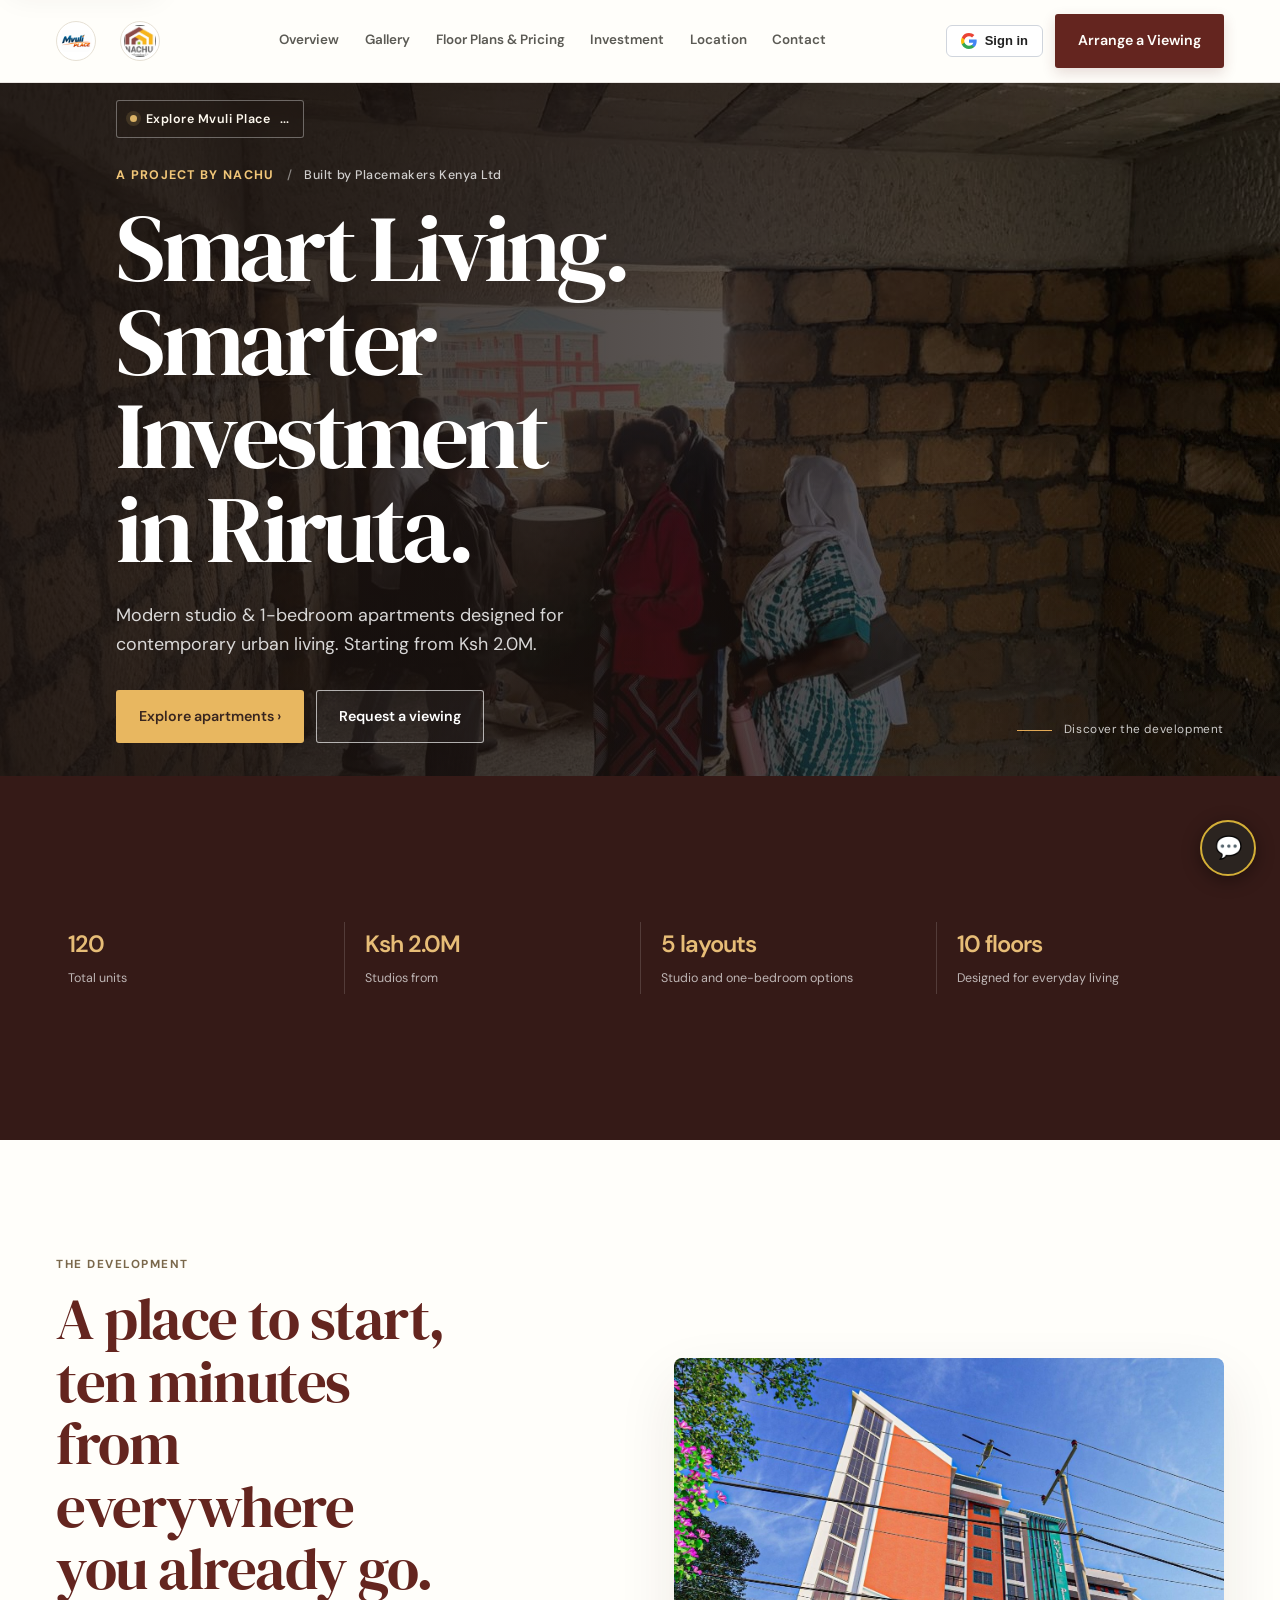
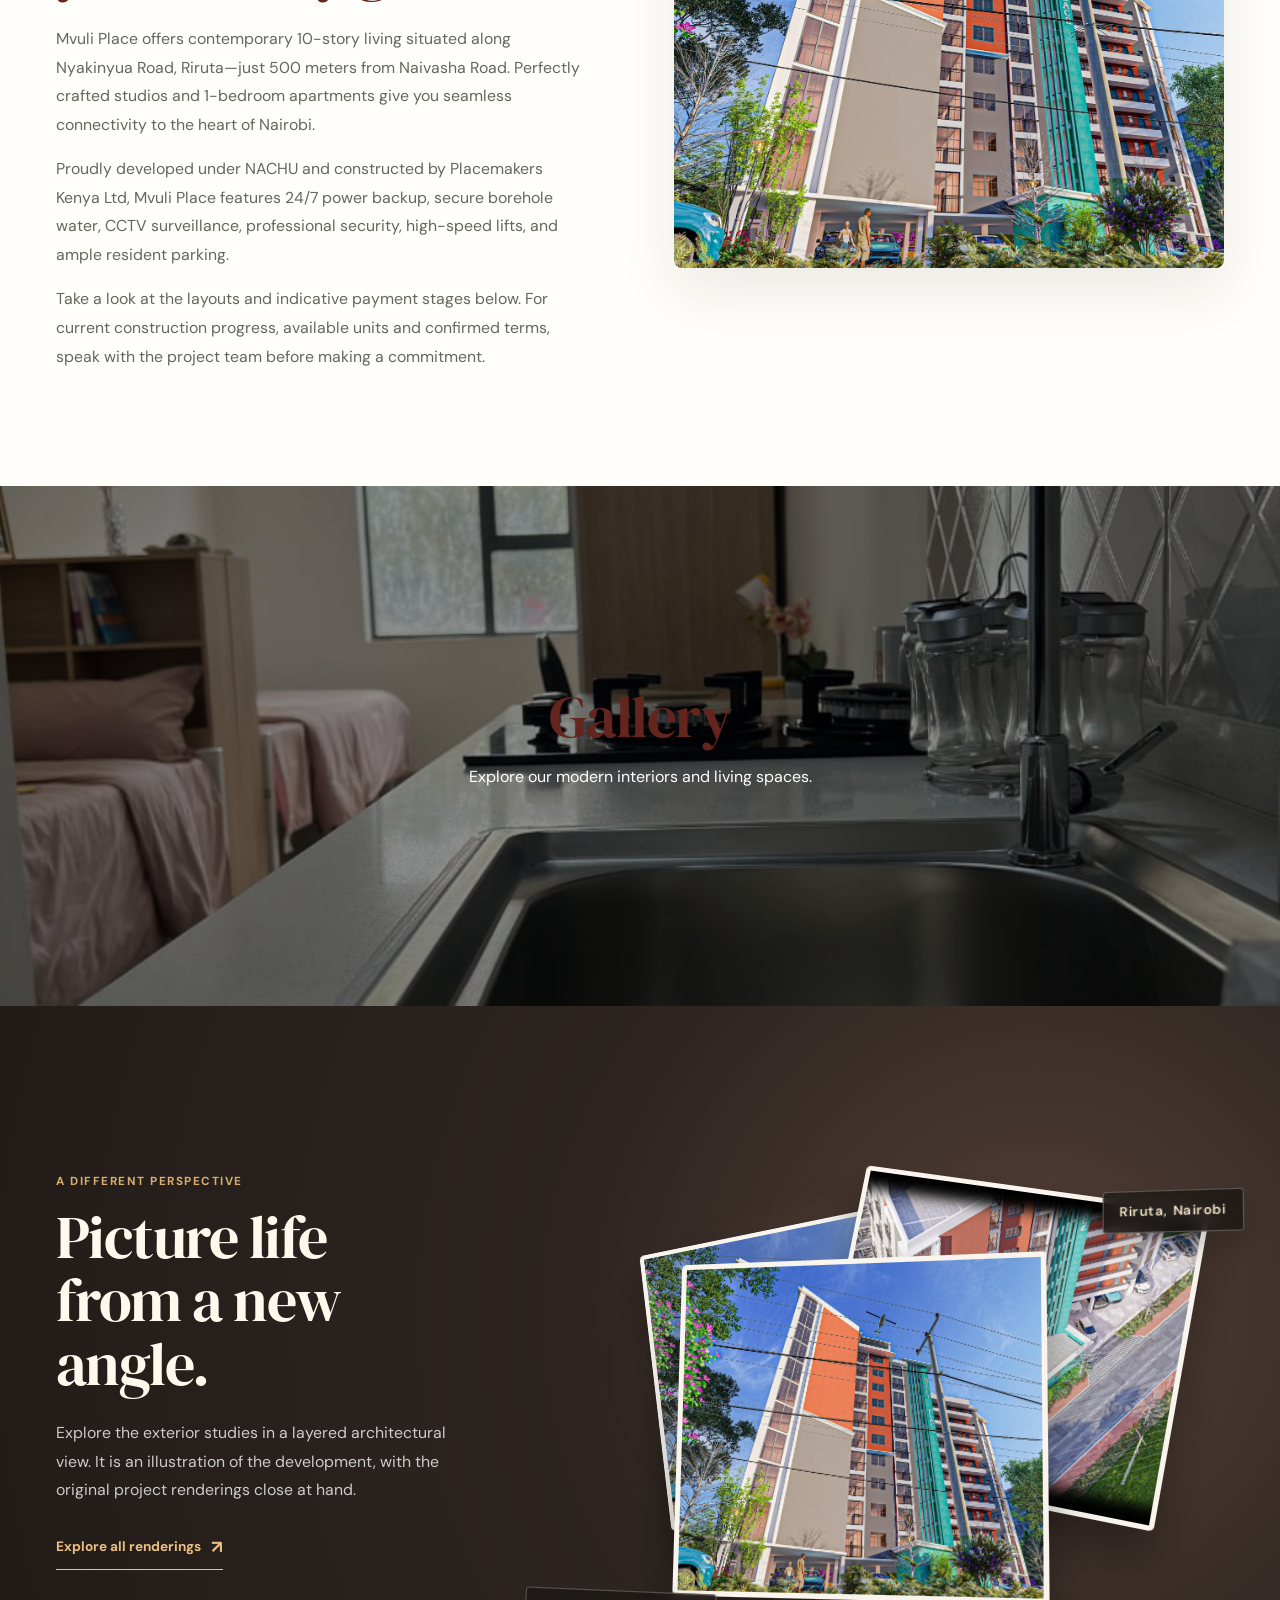
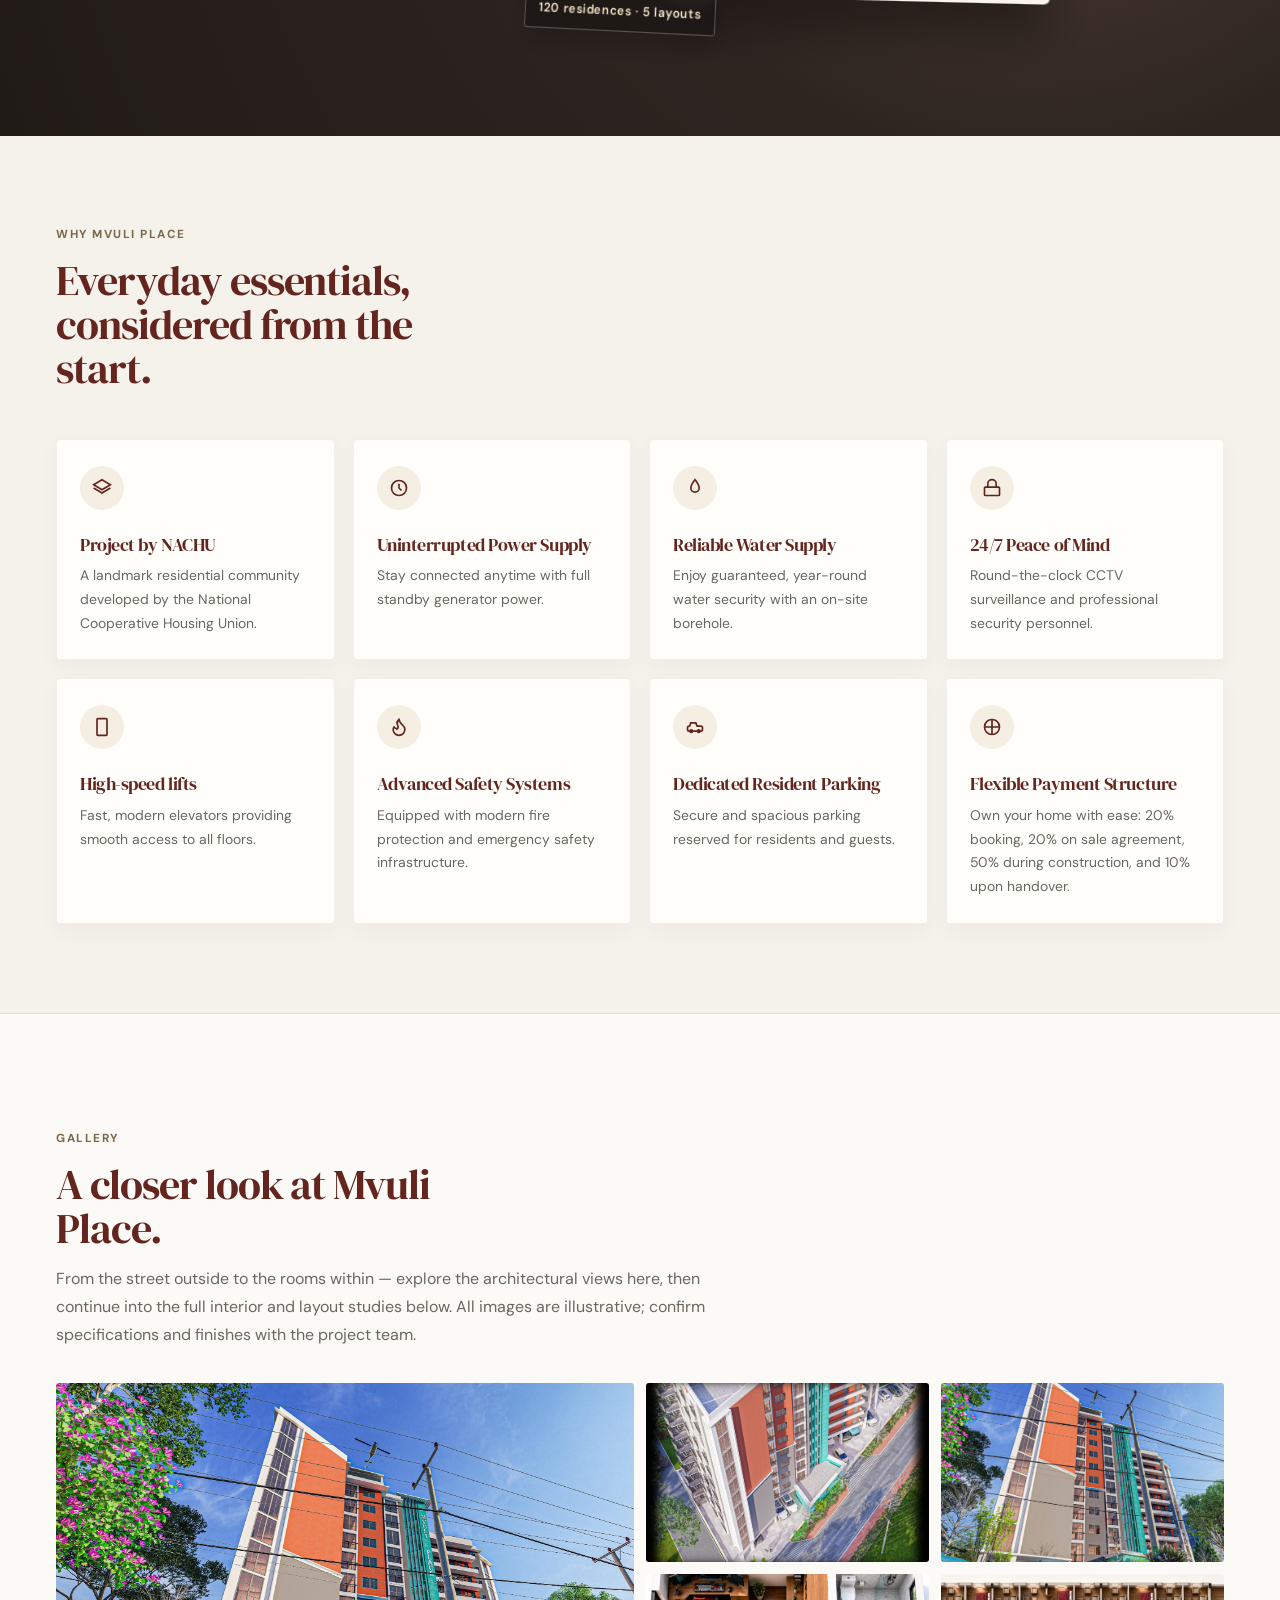
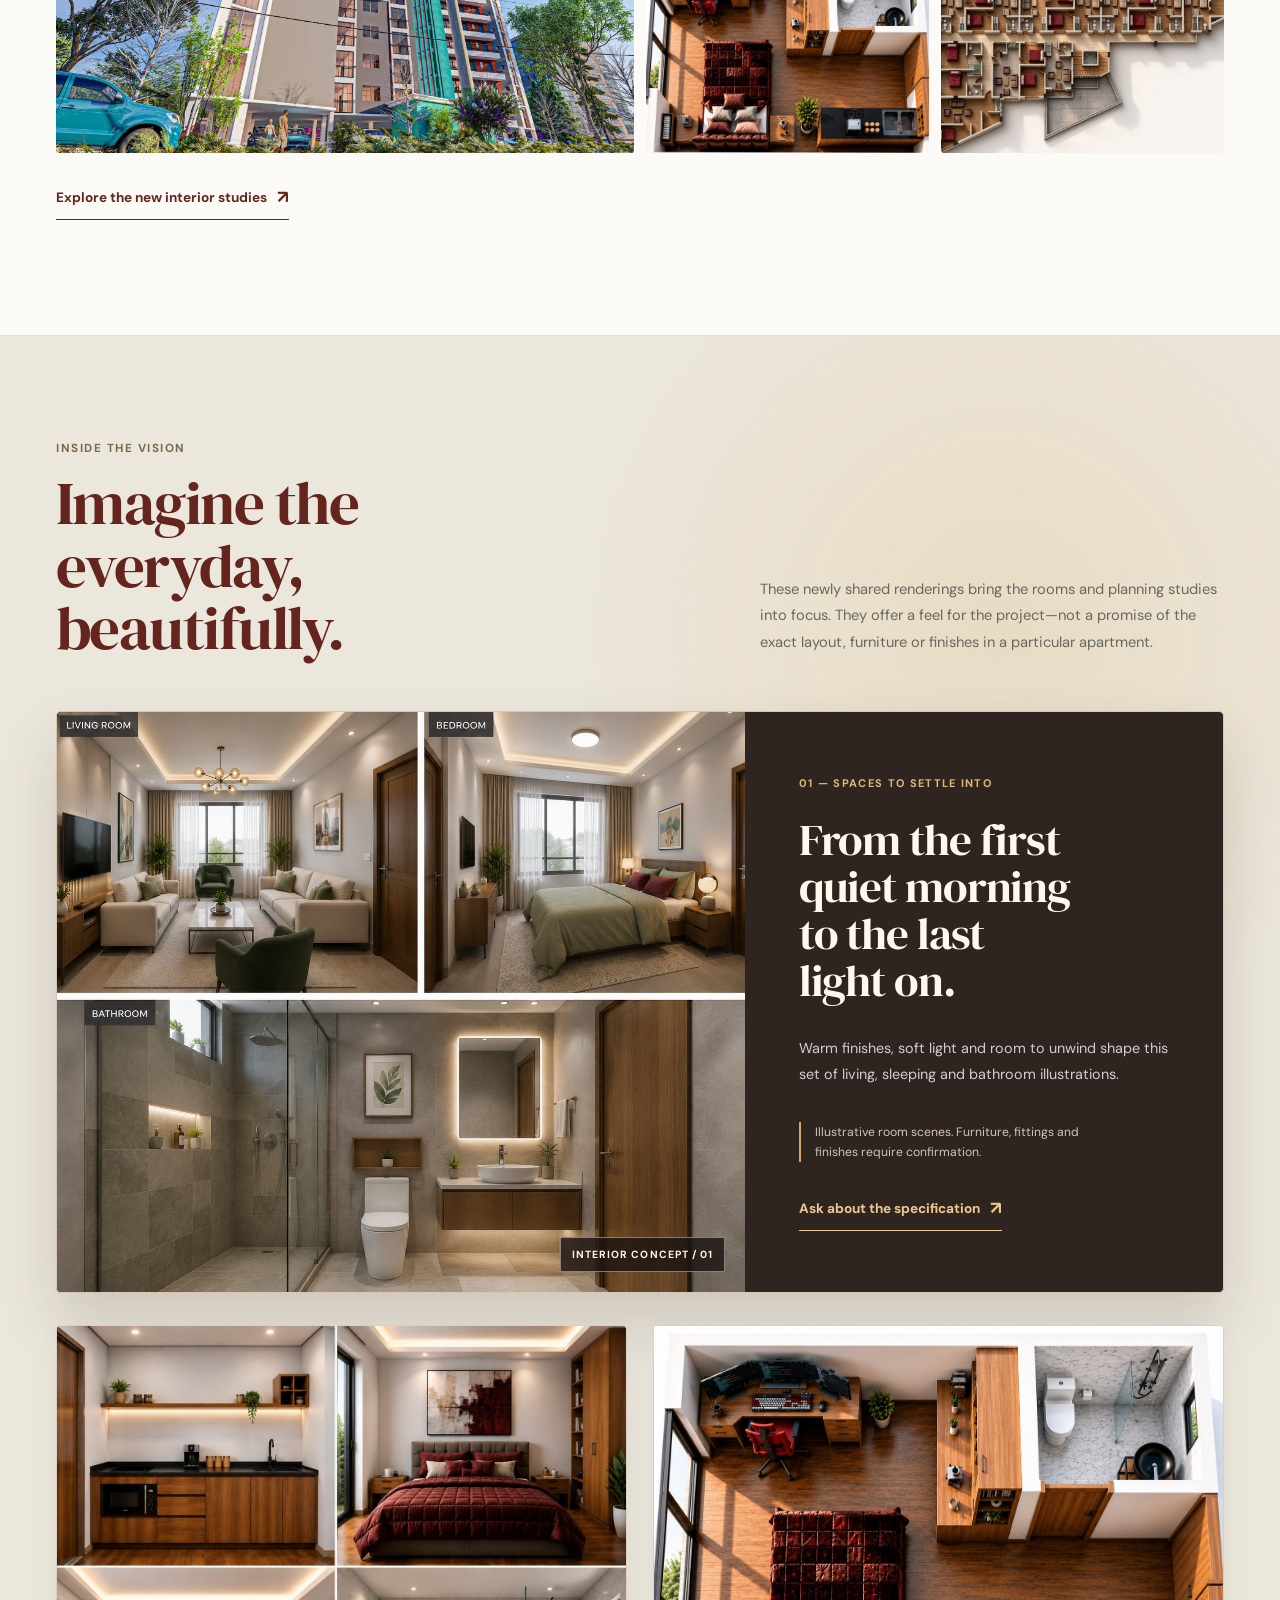
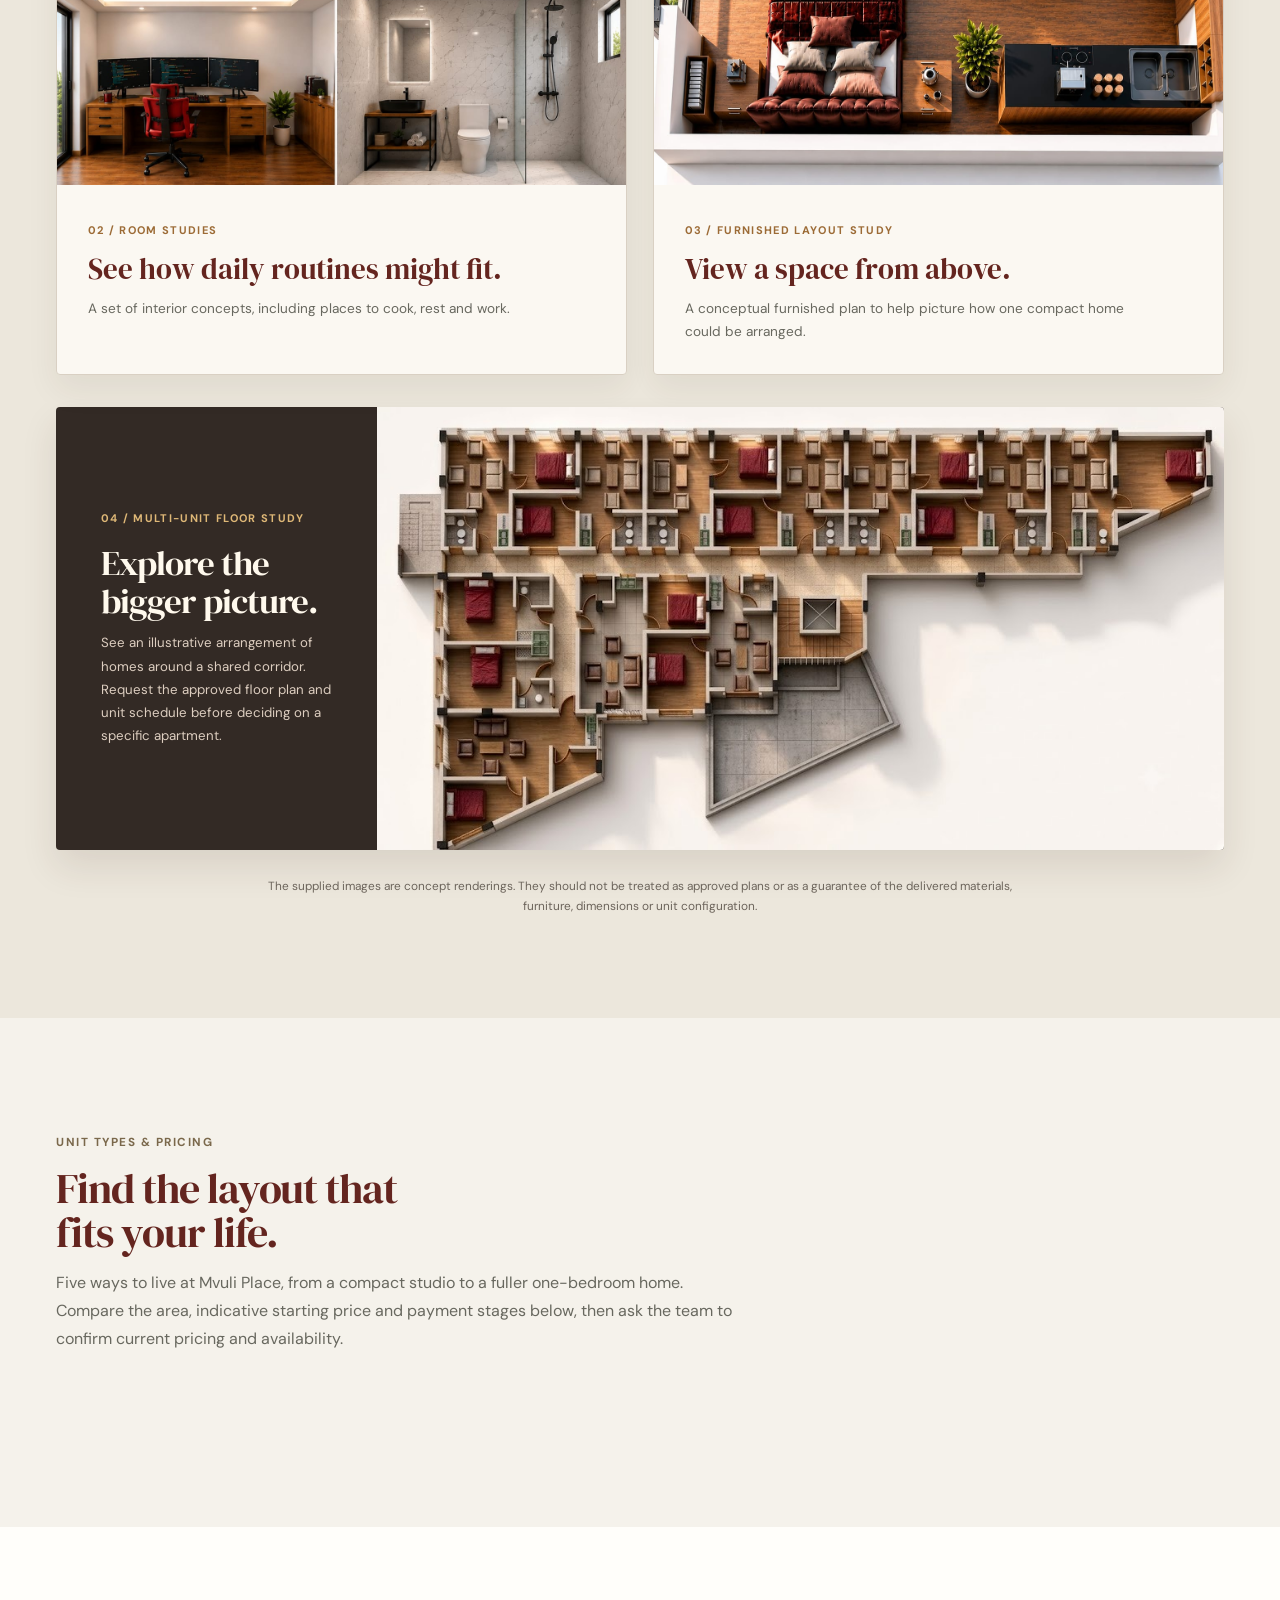
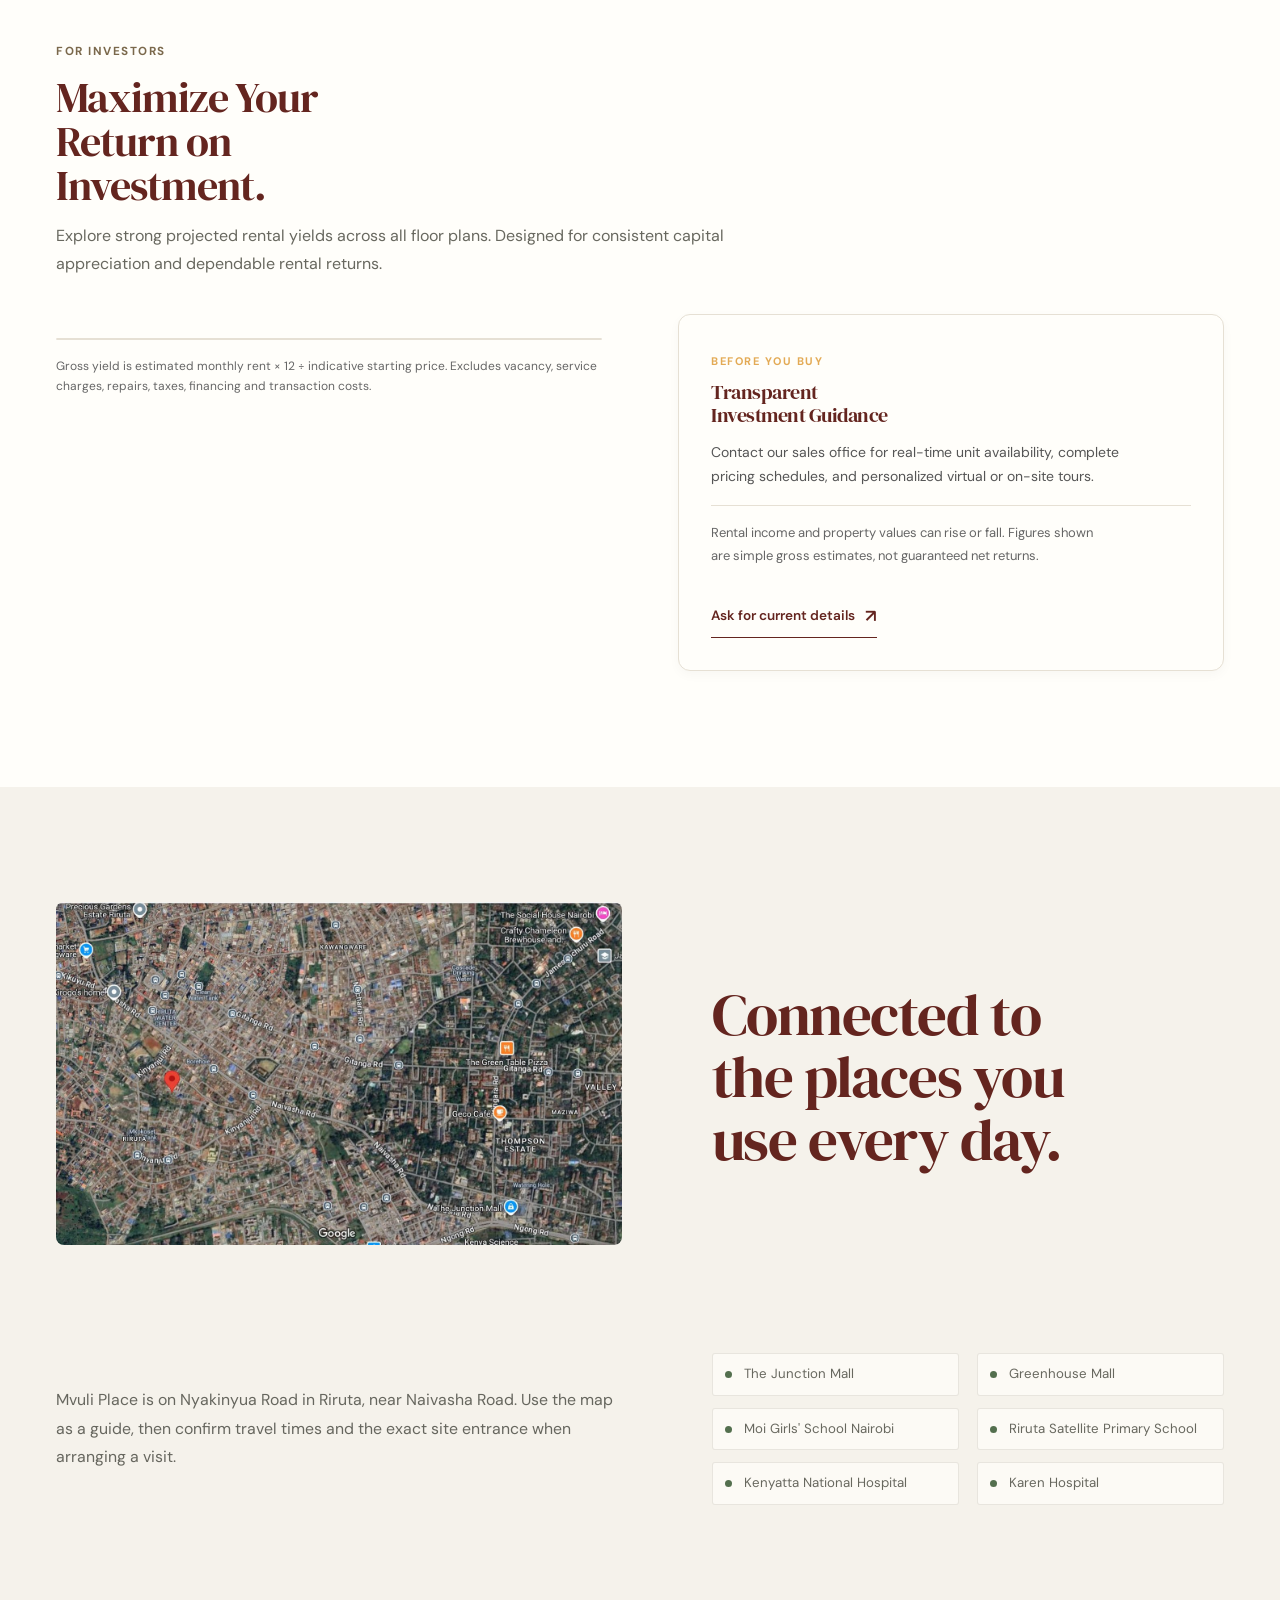
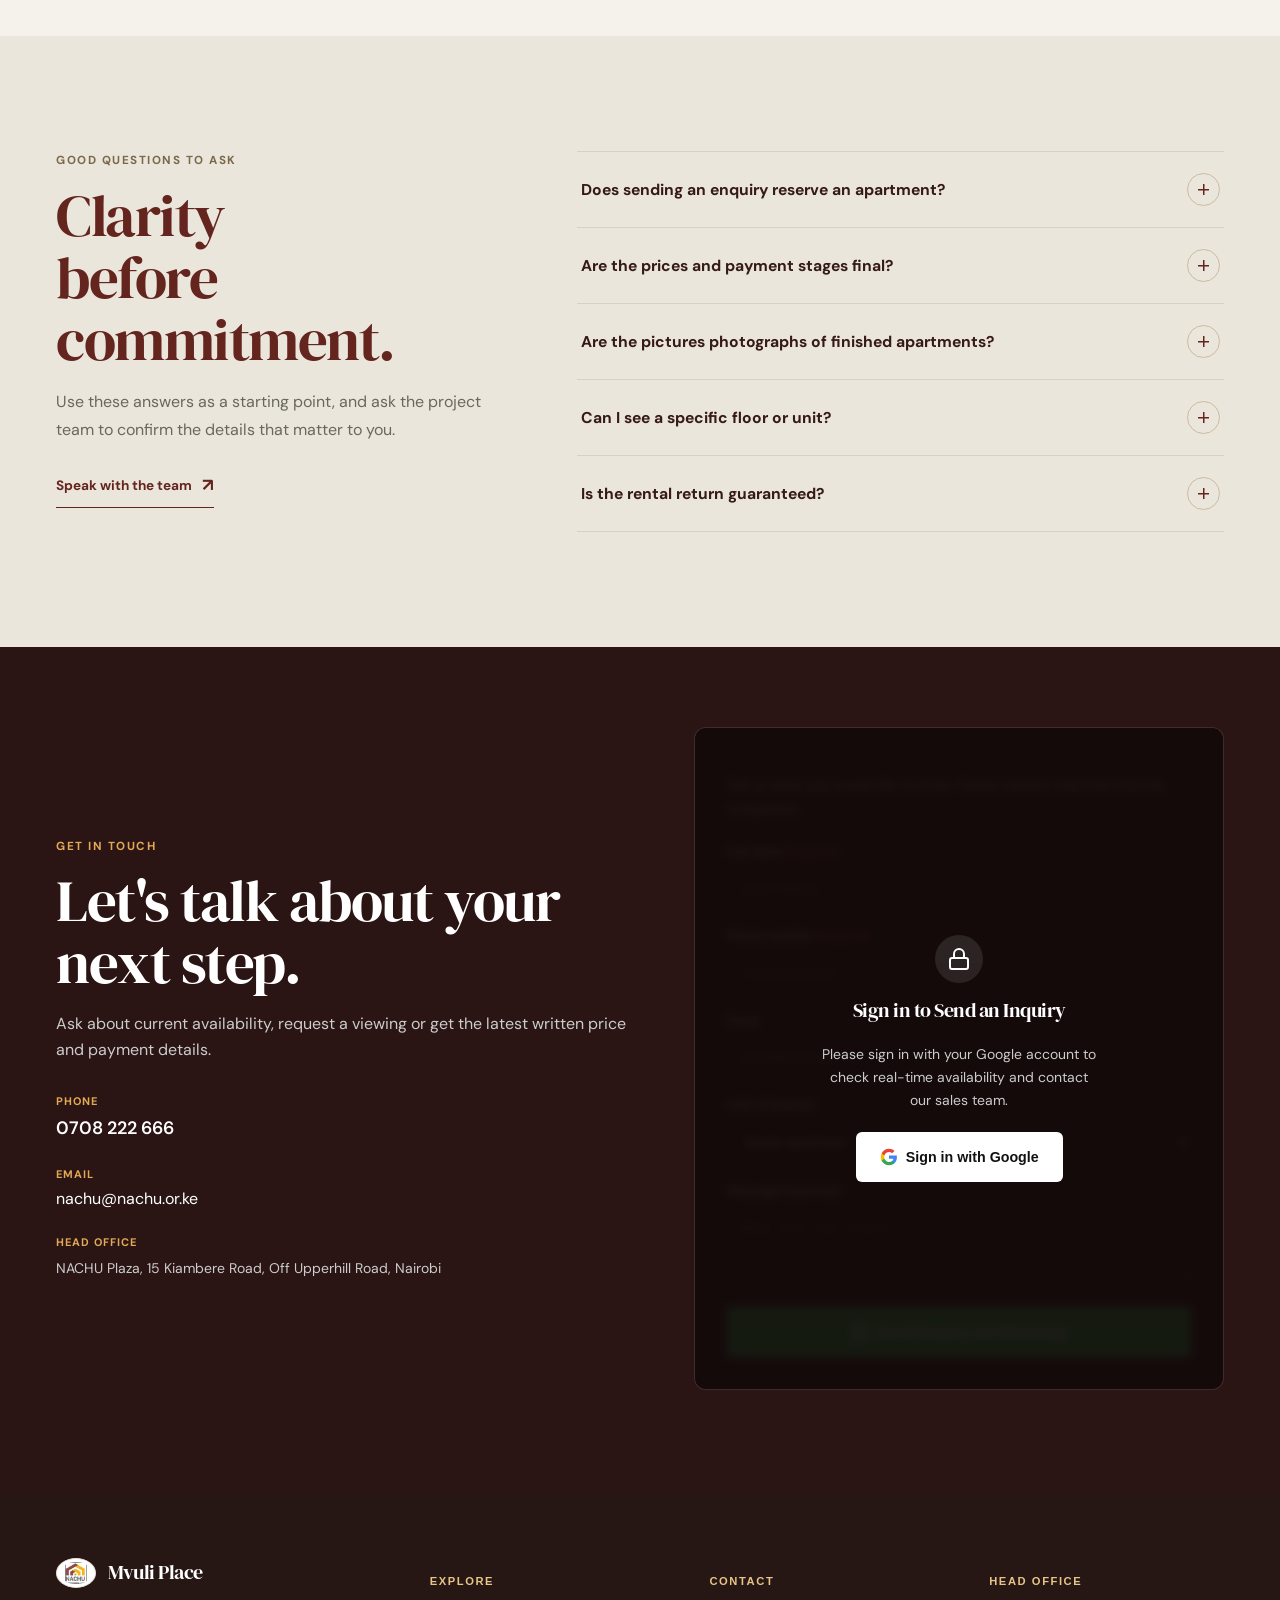
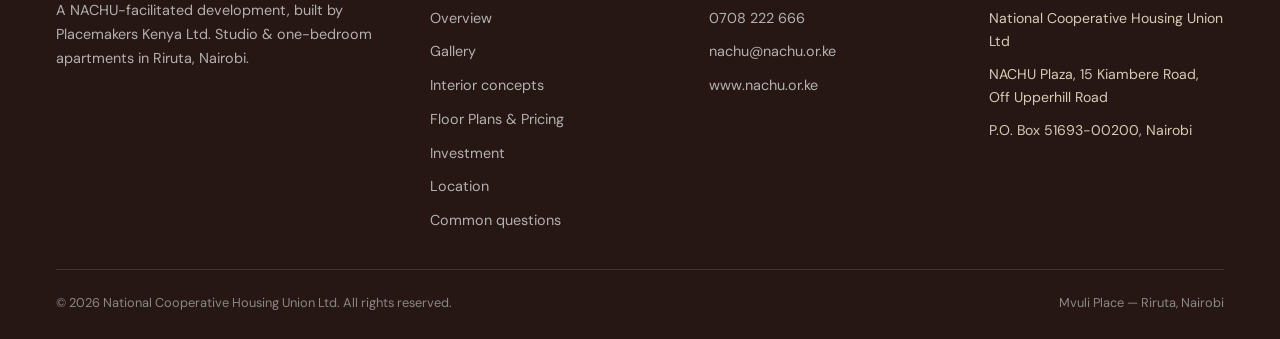
==== commit c4267b43: "Finalize Auth Gate overlay and auto-fill logic for contact form" ====
--- a/index.html
+++ b/index.html
@@ -310,38 +310,18 @@
 
     <div class="two-col invest-layout">
       <div>
-        <div class="table-container" style="background: var(--paper); border: 1px solid var(--line); border-radius: 12px; padding: 24px; box-shadow: 0 4px 12px rgba(0,0,0,0.03);">
-          <h3 style="margin-bottom: 16px; font-size: 18px; color: var(--maroon);">Projected Rental Yields</h3>
-          <div style="overflow-x: auto;">
-            <table style="width: 100%; border-collapse: collapse; text-align: left; font-size: 14px; min-width: 280px;">
-              <thead>
-                <tr style="border-bottom: 2px solid var(--line); color: var(--maroon);">
-                  <th style="padding: 10px;">Typology</th>
-                  <th style="padding: 10px;">Starting Price</th>
-                  <th style="padding: 10px;">Est. Monthly Rent</th>
-                  <th style="padding: 10px;">Gross Yield</th>
-                </tr>
-              </thead>
-              <tbody>
-                <tr style="border-bottom: 1px solid var(--line);">
-                  <td style="padding: 10px; font-weight: 600;">Studio Apartment</td>
-                  <td style="padding: 10px;">Ksh 2.0M</td>
-                  <td style="padding: 10px;">Ksh 20K - 25K</td>
-                  <td style="padding: 10px; color: var(--gold); font-weight: 600;">12.0% p.a.</td>
-                </tr>
-                <tr>
-                  <td style="padding: 10px; font-weight: 600;">1-Bedroom</td>
-                  <td style="padding: 10px;">Ksh 3.5M</td>
-                  <td style="padding: 10px;">Ksh 35K - 40K</td>
-                  <td style="padding: 10px; color: var(--gold); font-weight: 600;">12.3% p.a.</td>
-                </tr>
-              </tbody>
-            </table>
-          </div>
-          <p class="invest-fineprint" style="margin-top: 16px; font-size: 12px; color: #666;">Gross yield is estimated monthly rent &times; 12 &divide; indicative starting price. Excludes vacancy, service charges, taxes, and transaction costs.</p>
-        </div>
-      </div>
-
+        <!-- Dynamic Tabs populated by keys.forEach in JS -->
+        <div class="unit-tabs" id="invest-tabs" role="group" aria-label="Choose a layout for the rent illustration"></div>
+
+        <!-- Dynamic Stats populated by showInvest(key) in JS -->
+        <div class="invest-stat-grid" id="invest-stats" aria-live="polite"></div>
+
+        <p class="invest-fineprint" style="margin-top: 16px; font-size: 12px; color: #666;">
+          Gross yield is estimated monthly rent &times; 12 &divide; indicative starting price. Excludes vacancy, service charges, repairs, taxes, financing and transaction costs.
+        </p>
+      </div>
+
+      <!-- Before You Buy Card -->
       <div class="invest-explainer" data-reveal style="background: var(--paper); border: 1px solid var(--line); border-radius: 12px; padding: 32px; box-shadow: 0 4px 12px rgba(0,0,0,0.03);">
         <span class="invest-explainer-number" style="font-size: 11px; letter-spacing: 1.5px; font-weight: 700; color: var(--gold); text-transform: uppercase;">BEFORE YOU BUY</span>
         <h3 style="margin-top: 8px; margin-bottom: 12px; font-size: 20px;">Transparent Investment Guidance</h3>
@@ -431,7 +411,31 @@
       </div>
     </div>
 
-    <div class="contact-card" style="background: rgba(40, 20, 20, 0.85); padding: 32px; border-radius: 12px; border: 1px solid rgba(255,255,255,0.1);">
+    <div class="contact-card" style="position: relative; background: rgba(40, 20, 20, 0.85); padding: 32px; border-radius: 12px; border: 1px solid rgba(255,255,255,0.1); overflow: hidden;">
+      
+      <!-- Auth Gate Overlay (Shown when logged out) -->
+      <div id="contact-auth-overlay" style="position: absolute; inset: 0; background: rgba(20, 10, 10, 0.92); backdrop-filter: blur(4px); z-index: 10; display: flex; flex-direction: column; align-items: center; justify-content: center; text-align: center; padding: 24px;">
+        <div style="width: 48px; height: 48px; background: rgba(255,255,255,0.1); border-radius: 50%; display: flex; align-items: center; justify-content: center; margin-bottom: 16px;">
+          <svg width="24" height="24" viewBox="0 0 24 24" fill="none" stroke="#fff" stroke-width="2">
+            <rect x="3" y="11" width="18" height="11" rx="2" ry="2"></rect>
+            <path d="M7 11V7a5 5 0 0 1 10 0v4"></path>
+          </svg>
+        </div>
+        <h3 style="color: #fff; margin-bottom: 8px; font-size: 20px;">Sign in to Send an Inquiry</h3>
+        <p style="color: #ccc; font-size: 14px; max-width: 280px; margin-bottom: 20px;">
+          Please sign in with your Google account to check real-time availability and contact our sales team.
+        </p>
+        <button id="contact-login-btn" class="btn" type="button" style="background: #fff; color: #111; font-weight: 600; padding: 12px 24px; border-radius: 6px; gap: 8px; border: none; cursor: pointer; display: inline-flex; align-items: center;">
+          <svg width="18" height="18" viewBox="0 0 24 24">
+            <path fill="#4285F4" d="M22.56 12.25c0-.78-.07-1.53-.2-2.25H12v4.26h5.92c-.26 1.37-1.04 2.53-2.21 3.31v2.77h3.57c2.08-1.92 3.28-4.74 3.28-8.09z"/>
+            <path fill="#34A853" d="M12 23c2.97 0 5.46-.98 7.28-2.66l-3.57-2.77c-.98.66-2.23 1.06-3.71 1.06-2.86 0-5.29-1.93-6.16-4.53H2.18v2.84C3.99 20.53 7.7 23 12 23z"/>
+            <path fill="#FBBC05" d="M5.84 14.09c-.22-.66-.35-1.36-.35-2.09s.13-1.43.35-2.09V7.06H2.18C1.43 8.55 1 10.22 1 12s.43 3.45 1.18 4.94l2.85-2.22.81-.63z"/>
+            <path fill="#EA4335" d="M12 5.38c1.62 0 3.06.56 4.21 1.64l3.15-3.15C17.45 2.09 14.97 1 12 1 7.7 1 3.99 3.47 2.18 7.06l3.66 2.84c.87-2.6 3.3-4.52 6.16-4.52z"/>
+          </svg>
+          Sign in with Google
+        </button>
+      </div>
+
       <p style="font-size: 14px; color: #ccc; margin-bottom: 20px;">Tell us what you would like to know. Fields marked required must be completed.</p>
       
       <form id="inquiry-form">
@@ -465,16 +469,12 @@
 
         <div id="form-status" style="margin-bottom: 12px; font-weight: 600; font-size: 14px;"></div>
 
-        <button 
-  type="submit" 
-  id="inquiry-submit" 
-  class="btn" 
-  style="width: 100%; justify-content: center; background-color: #25D366; color: #ffffff; border: none; font-weight: 700; gap: 8px;">
-  <svg width="18" height="18" viewBox="0 0 24 24" fill="currentColor">
-    <path d="M.057 24l1.687-6.163c-1.041-1.804-1.588-3.849-1.587-5.946.003-6.556 5.338-11.891 11.893-11.891 3.181.001 6.167 1.24 8.413 3.488 2.245 2.248 3.481 5.236 3.48 8.414-.003 6.557-5.338 11.892-11.893 11.892-1.99-.001-3.951-.5-5.688-1.448l-6.305 1.654zm6.597-3.807c1.676.995 3.276 1.591 5.392 1.592 5.448 0 9.886-4.434 9.889-9.885.002-5.462-4.415-9.89-9.881-9.892-5.452 0-9.887 4.434-9.889 9.884-.001 2.225.651 3.891 1.746 5.634l-.999 3.648 3.742-.981zm11.387-5.464c-.074-.124-.272-.198-.57-.347-.297-.149-1.758-.868-2.031-.967-.272-.099-.47-.149-.669.149-.198.297-.768.967-.941 1.165-.173.198-.347.223-.644.074-.297-.149-1.255-.462-2.39-1.475-.883-.788-1.48-1.761-1.653-2.059-.173-.297-.018-.458.13-.606.134-.133.297-.347.446-.521.151-.172.2-.296.3-.495.099-.198.05-.372-.025-.521-.075-.148-.669-1.611-.916-2.206-.242-.579-.487-.501-.669-.51l-.57-.01c-.198 0-.52.074-.792.372s-1.04 1.016-1.04 2.479 1.065 2.876 1.213 3.074c.149.198 2.095 3.2 5.076 4.487.709.306 1.263.489 1.694.626.712.226 1.36.194 1.872.118.571-.085 1.758-.719 2.006-1.413.248-.695.248-1.29.173-1.414z"/>
-  </svg>
-  Send Enquiry via WhatsApp
-</button>
+        <button type="submit" id="inquiry-submit" class="btn" style="width: 100%; justify-content: center; background-color: #25D366; color: #ffffff; border: none; font-weight: 700; gap: 8px;">
+          <svg width="18" height="18" viewBox="0 0 24 24" fill="currentColor">
+            <path d="M.057 24l1.687-6.163c-1.041-1.804-1.588-3.849-1.587-5.946.003-6.556 5.338-11.891 11.893-11.891 3.181.001 6.167 1.24 8.413 3.488 2.245 2.248 3.481 5.236 3.48 8.414-.003 6.557-5.338 11.892-11.893 11.892-1.99-.001-3.951-.5-5.688-1.448l-6.305 1.654zm6.597-3.807c1.676.995 3.276 1.591 5.392 1.592 5.448 0 9.886-4.434 9.889-9.885.002-5.462-4.415-9.89-9.881-9.892-5.452 0-9.887 4.434-9.889 9.884-.001 2.225.651 3.891 1.746 5.634l-.999 3.648 3.742-.981zm11.387-5.464c-.074-.124-.272-.198-.57-.347-.297-.149-1.758-.868-2.031-.967-.272-.099-.47-.149-.669.149-.198.297-.768.967-.941 1.165-.173.198-.347.223-.644.074-.297-.149-1.255-.462-2.39-1.475-.883-.788-1.48-1.761-1.653-2.059-.173-.297-.018-.458.13-.606.134-.133.297-.347.446-.521.151-.172.2-.296.3-.495.099-.198.05-.372-.025-.521-.075-.148-.669-1.611-.916-2.206-.242-.579-.487-.501-.669-.51l-.57-.01c-.198 0-.52.074-.792.372s-1.04 1.016-1.04 2.479 1.065 2.876 1.213 3.074c.149.198 2.095 3.2 5.076 4.487.709.306 1.263.489 1.694.626.712.226 1.36.194 1.872.118.571-.085 1.758-.719 2.006-1.413.248-.695.248-1.29.173-1.414z"/>
+          </svg>
+          Send Enquiry via WhatsApp
+        </button>
       </form>
     </div>
   </div>
@@ -842,6 +842,37 @@
       }
     });
   }
+  // Auth Gate & Auto-fill Handler for Contact Form
+  const contactOverlay = document.getElementById("contact-auth-overlay");
+  const contactLoginBtn = document.getElementById("contact-login-btn");
+
+  if (contactLoginBtn) {
+    contactLoginBtn.addEventListener("click", () => {
+      const topSigninBtn = document.getElementById("google-signin-btn") || document.querySelector("[data-auth-login]");
+      if (topSigninBtn) {
+        topSigninBtn.click();
+      } else if (typeof signInWithGoogle === "function") {
+        signInWithGoogle();
+      }
+    });
+  }
+
+  if (typeof auth !== "undefined" && typeof onAuthStateChanged !== "undefined") {
+    onAuthStateChanged(auth, (user) => {
+      if (user) {
+        // User is logged in: Hide overlay & auto-fill profile details
+        if (contactOverlay) contactOverlay.style.display = "none";
+        
+        const nameInput = document.getElementById("name");
+        const emailInput = document.getElementById("email");
+        if (nameInput && user.displayName) nameInput.value = user.displayName;
+        if (emailInput && user.email) emailInput.value = user.email;
+      } else {
+        // User is logged out: Show lock overlay over form
+        if (contactOverlay) contactOverlay.style.display = "flex";
+      }
+    });
+  }
 </script>
 
 <script>
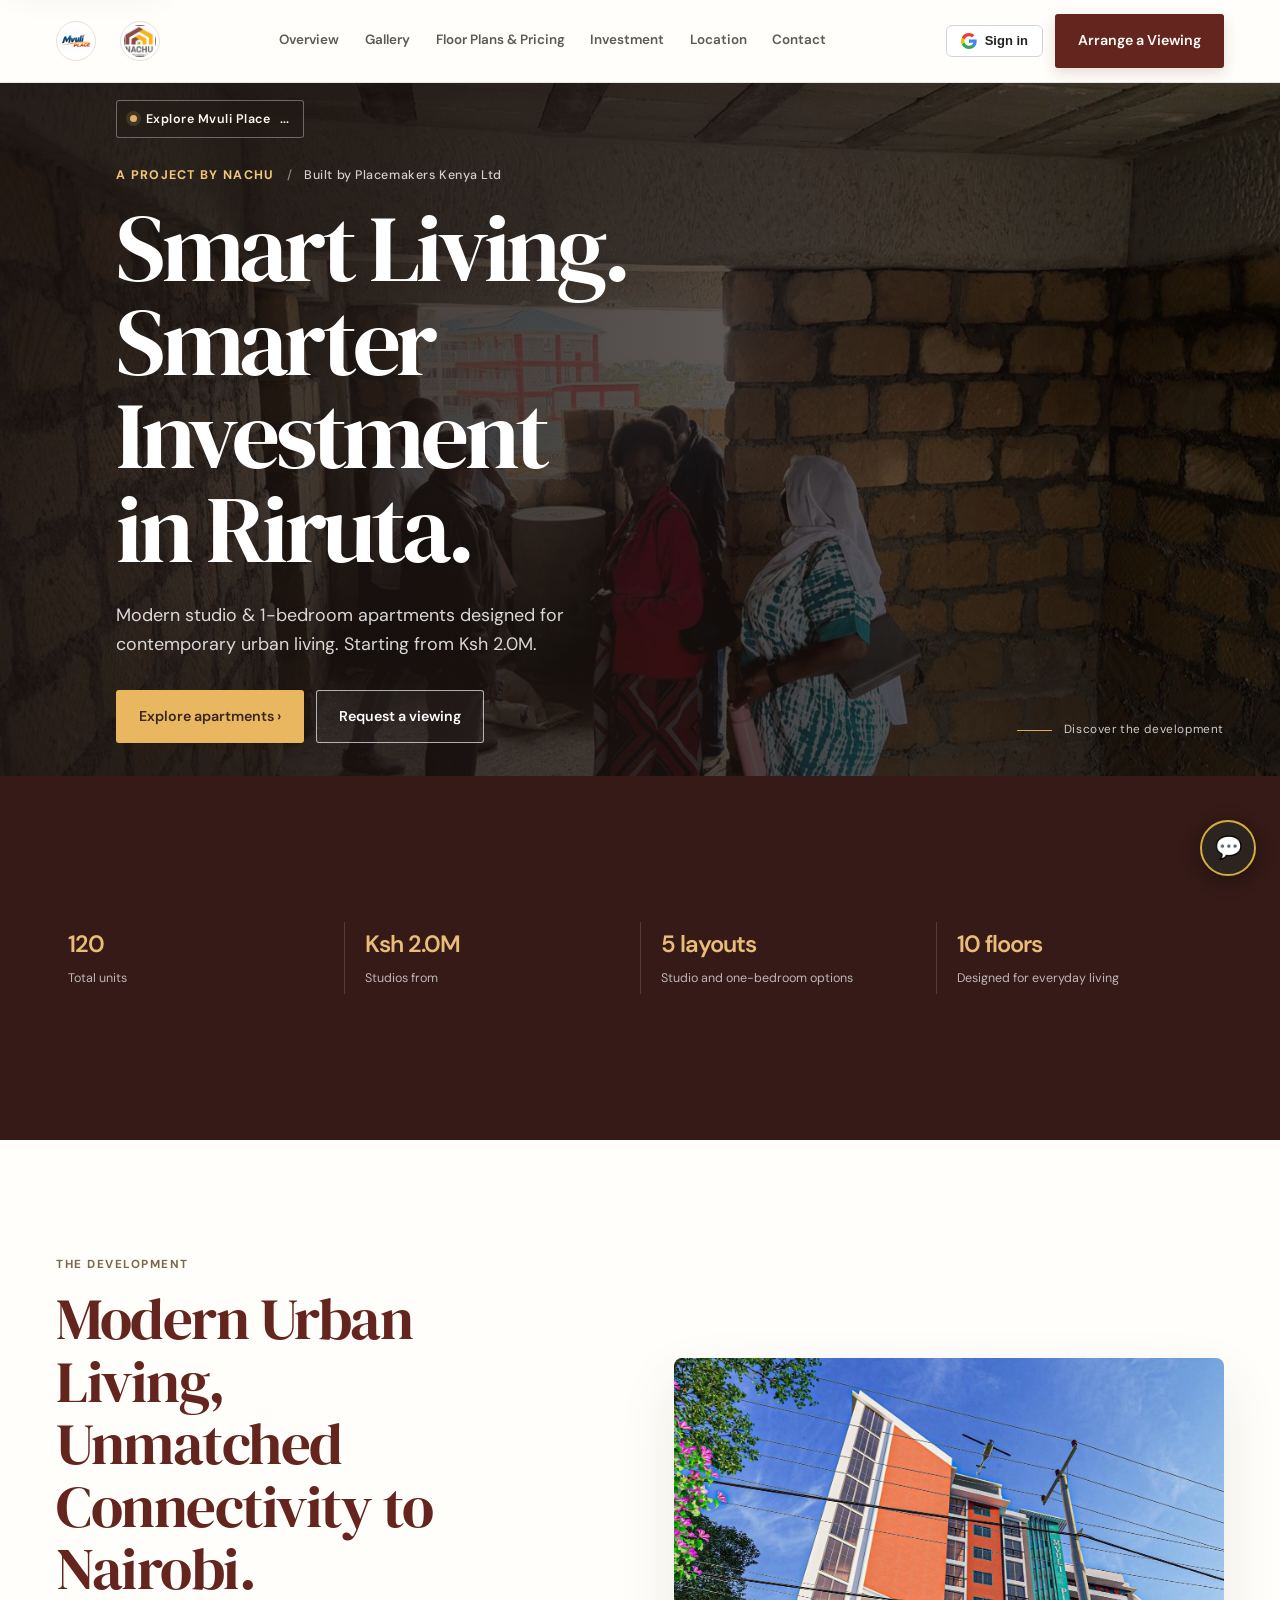
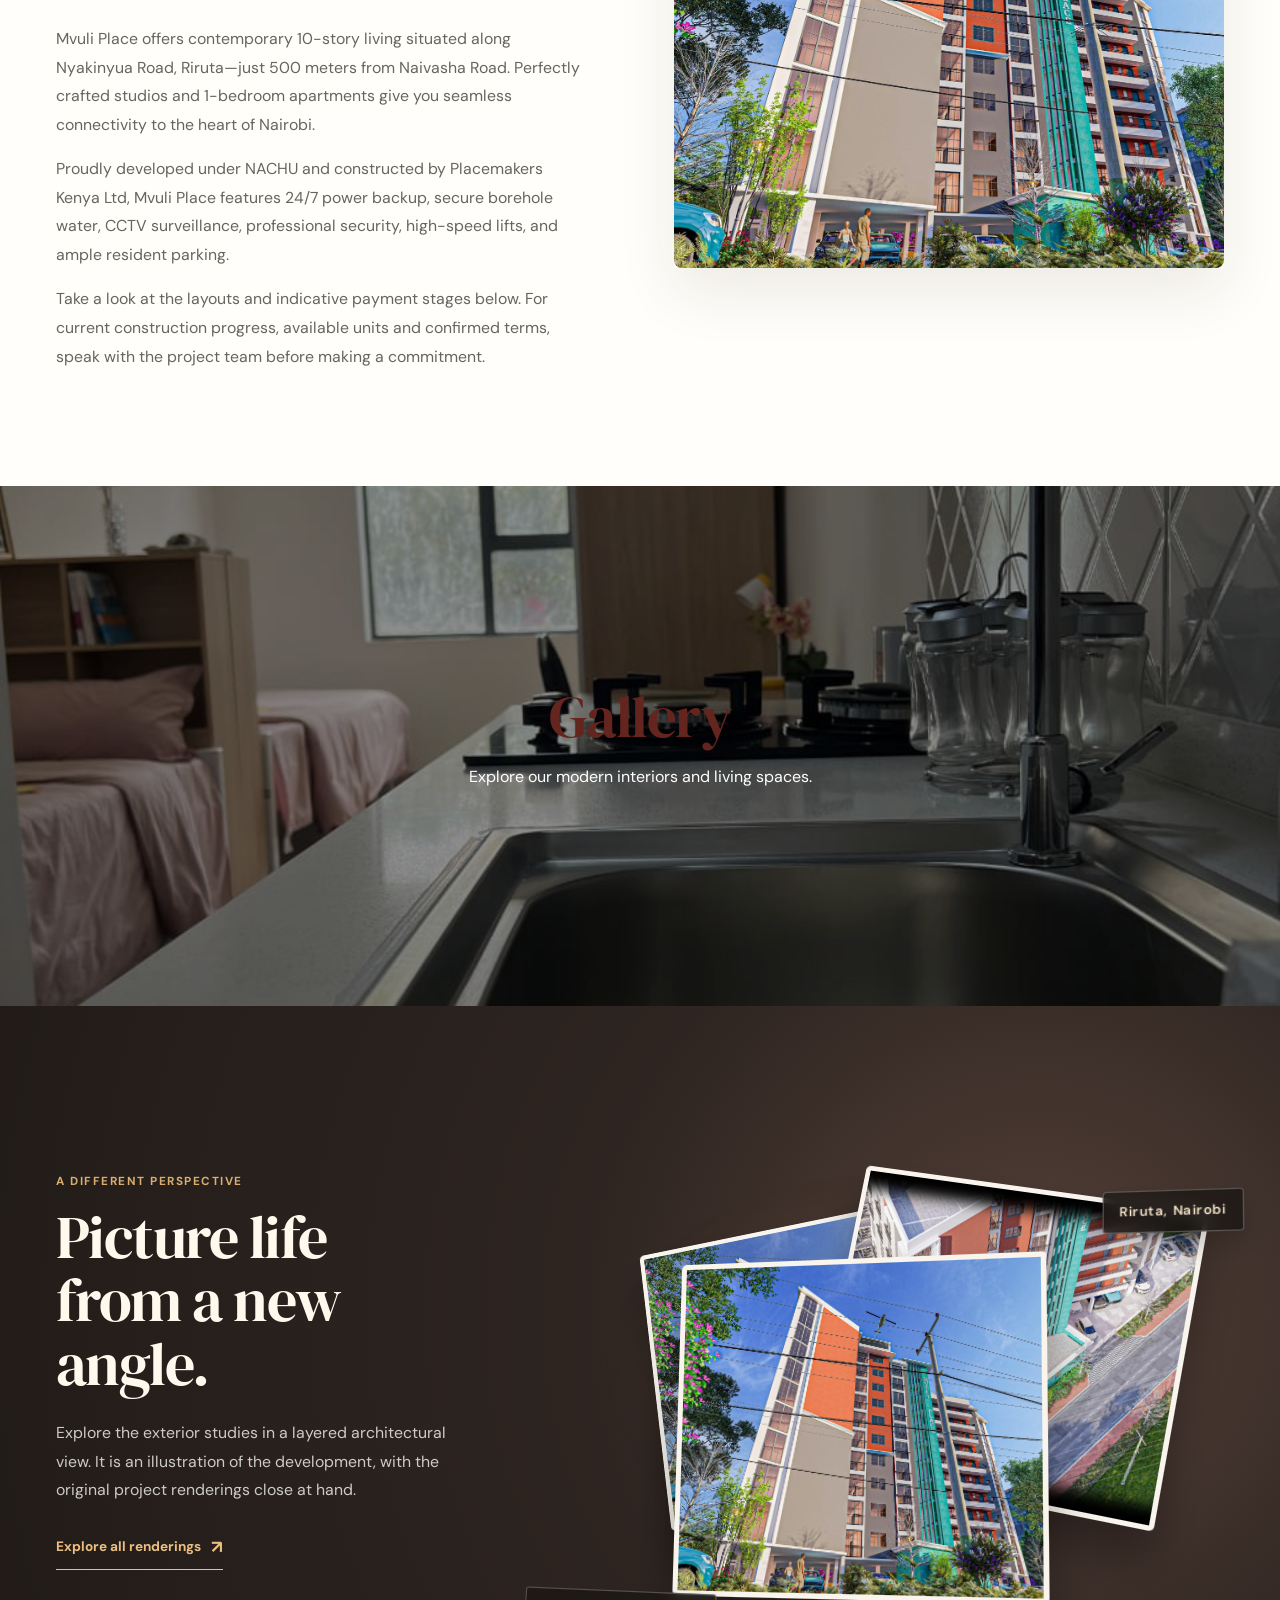
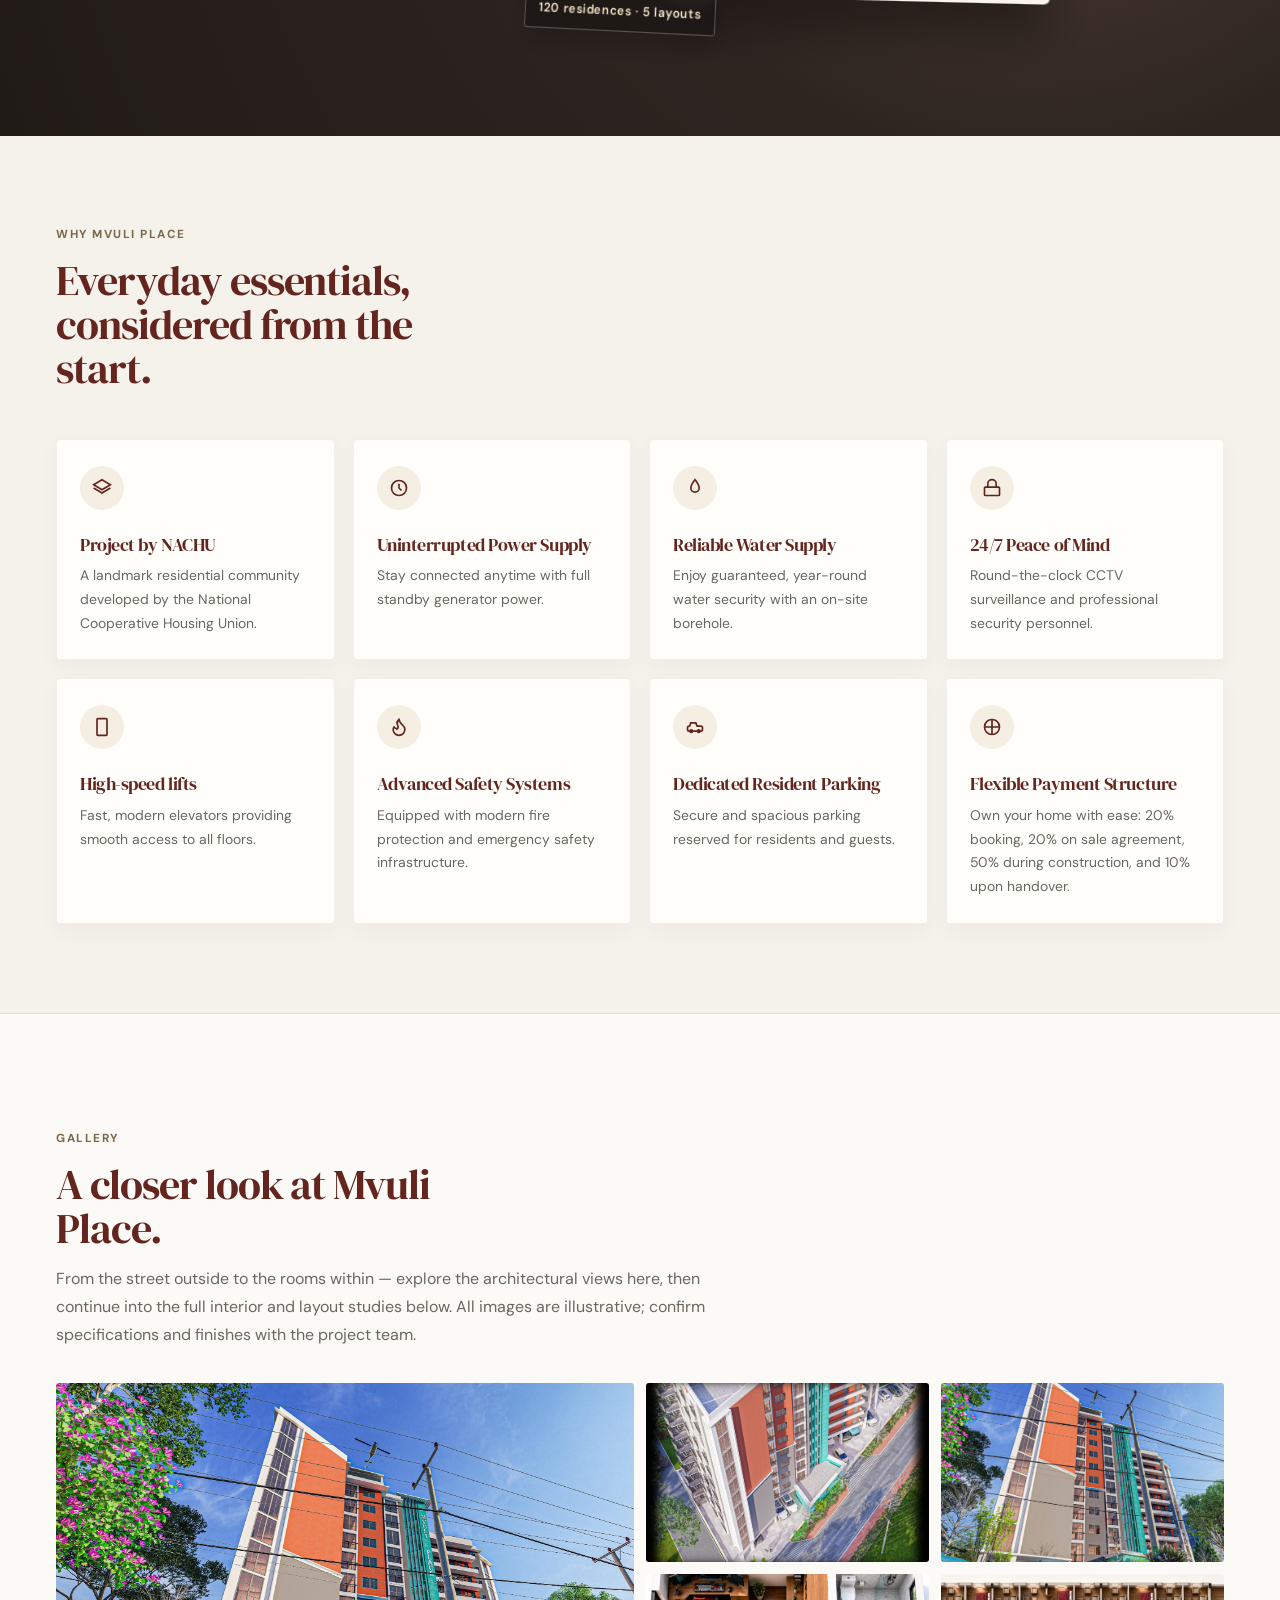
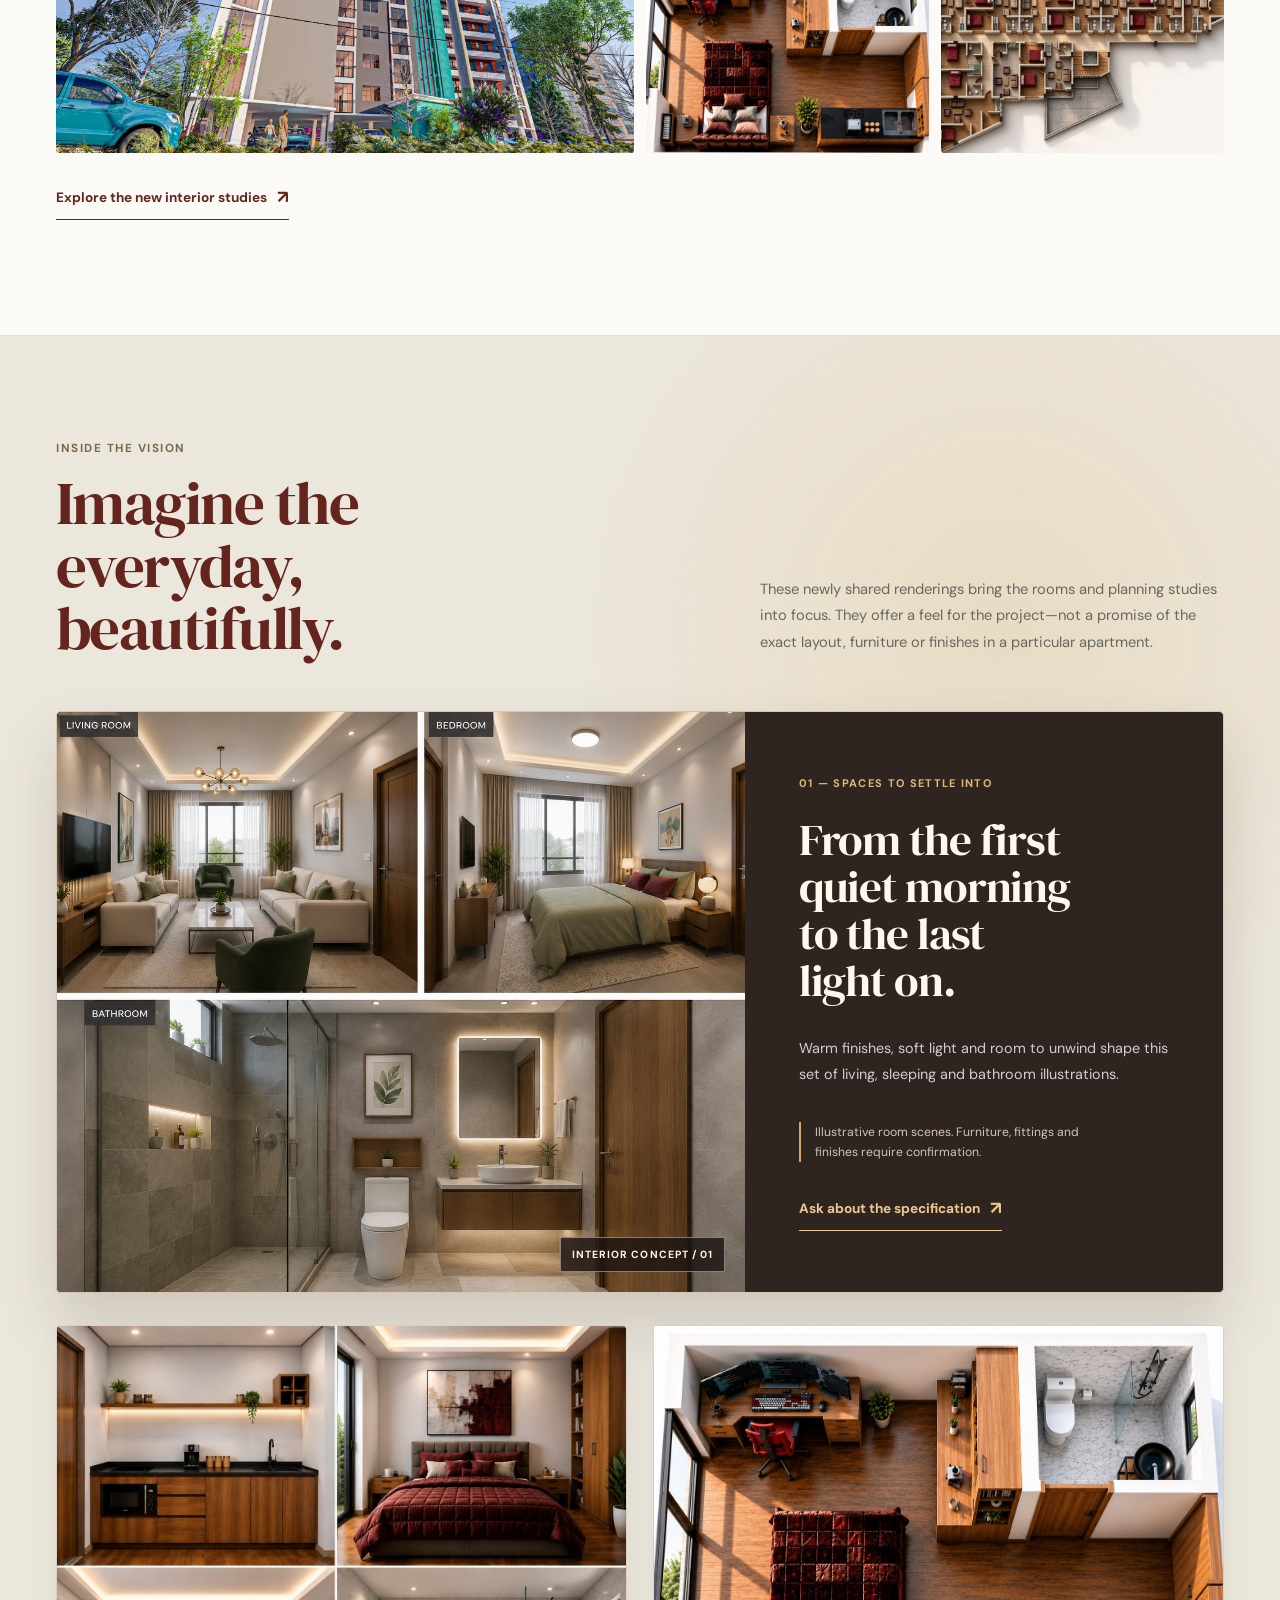
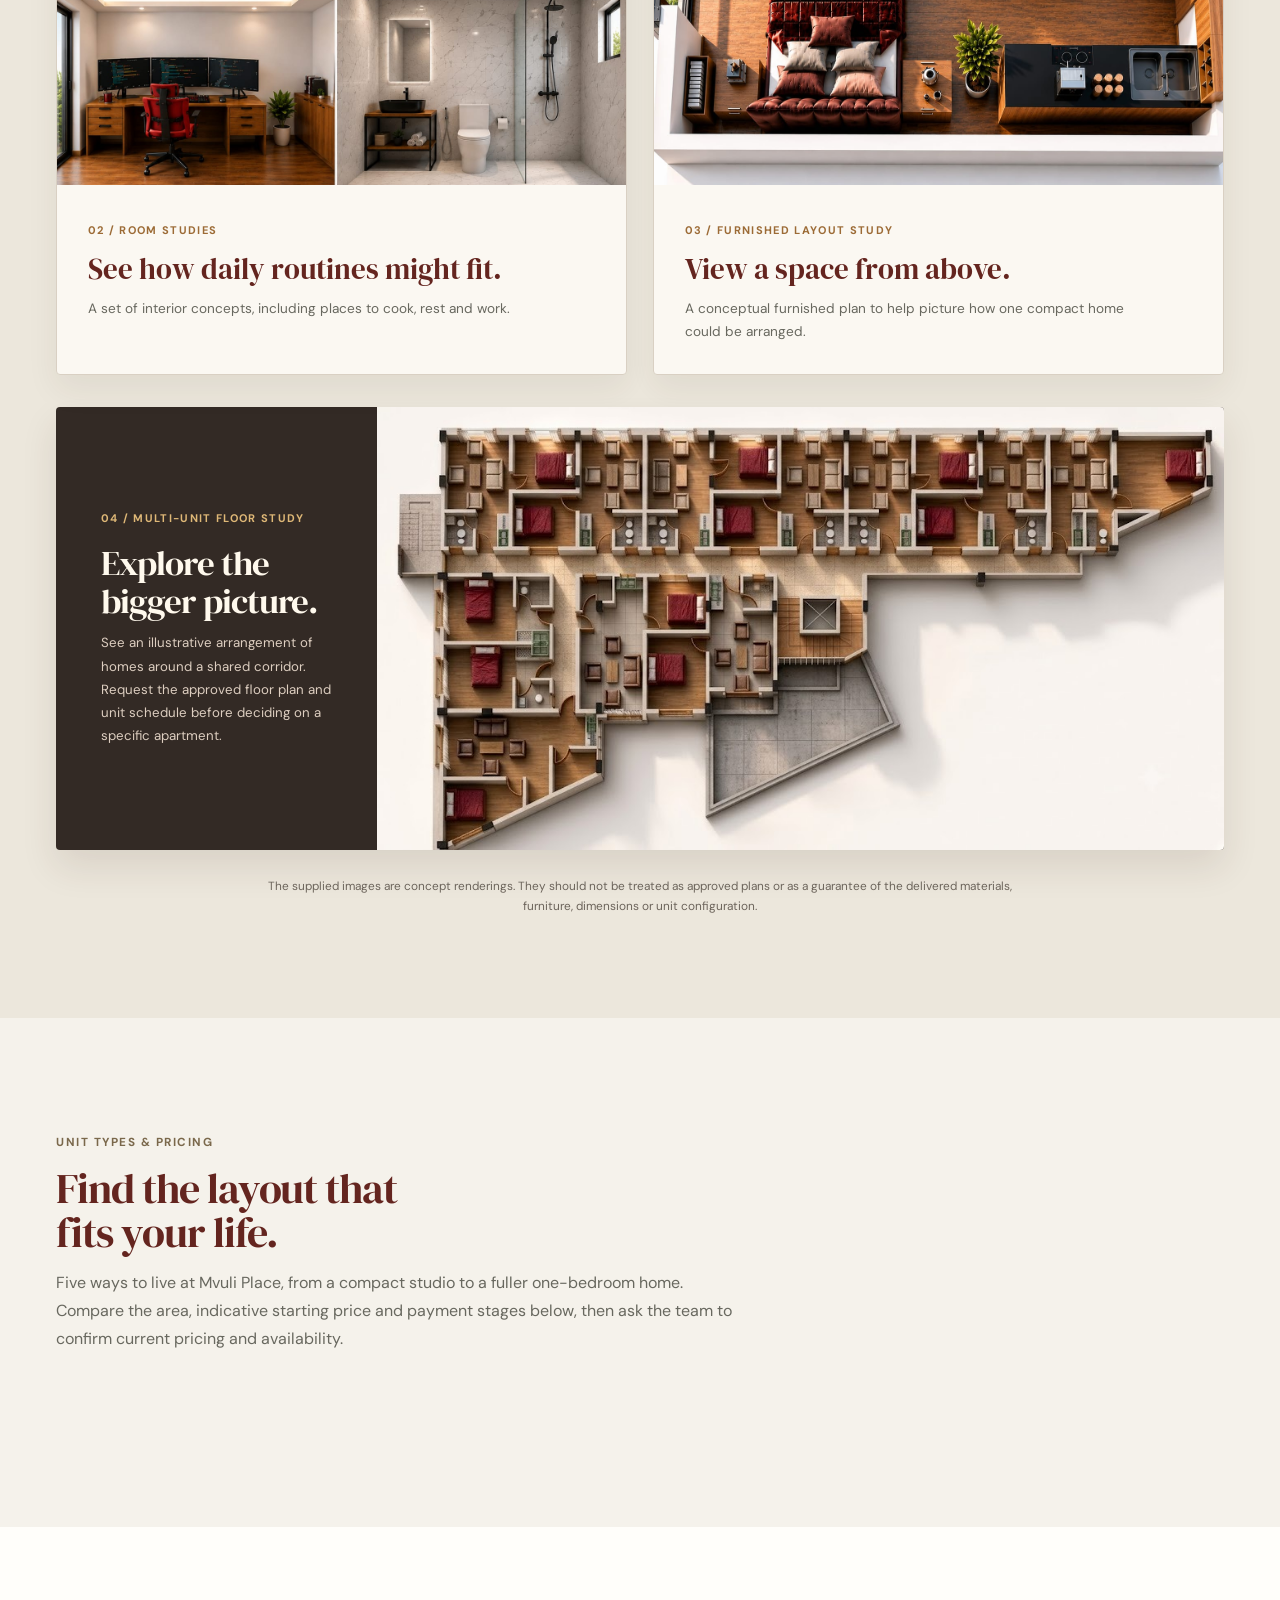
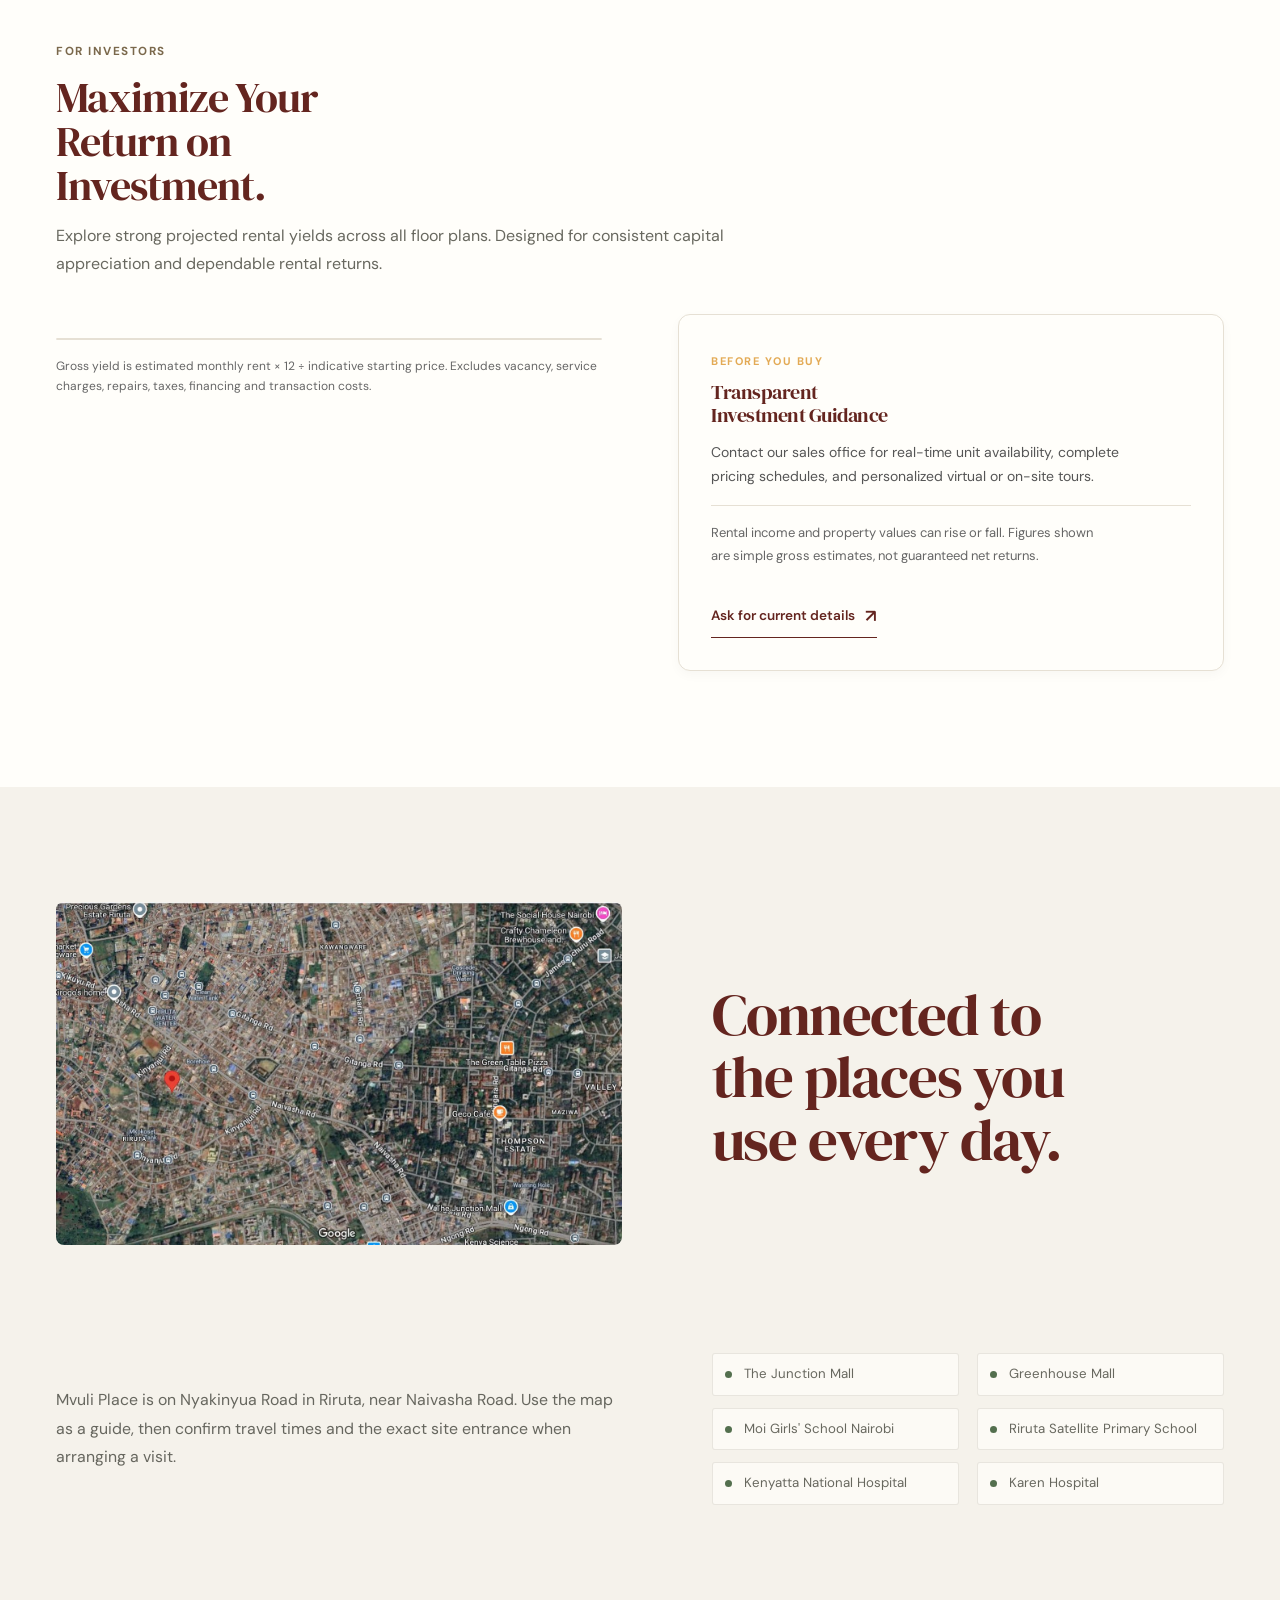
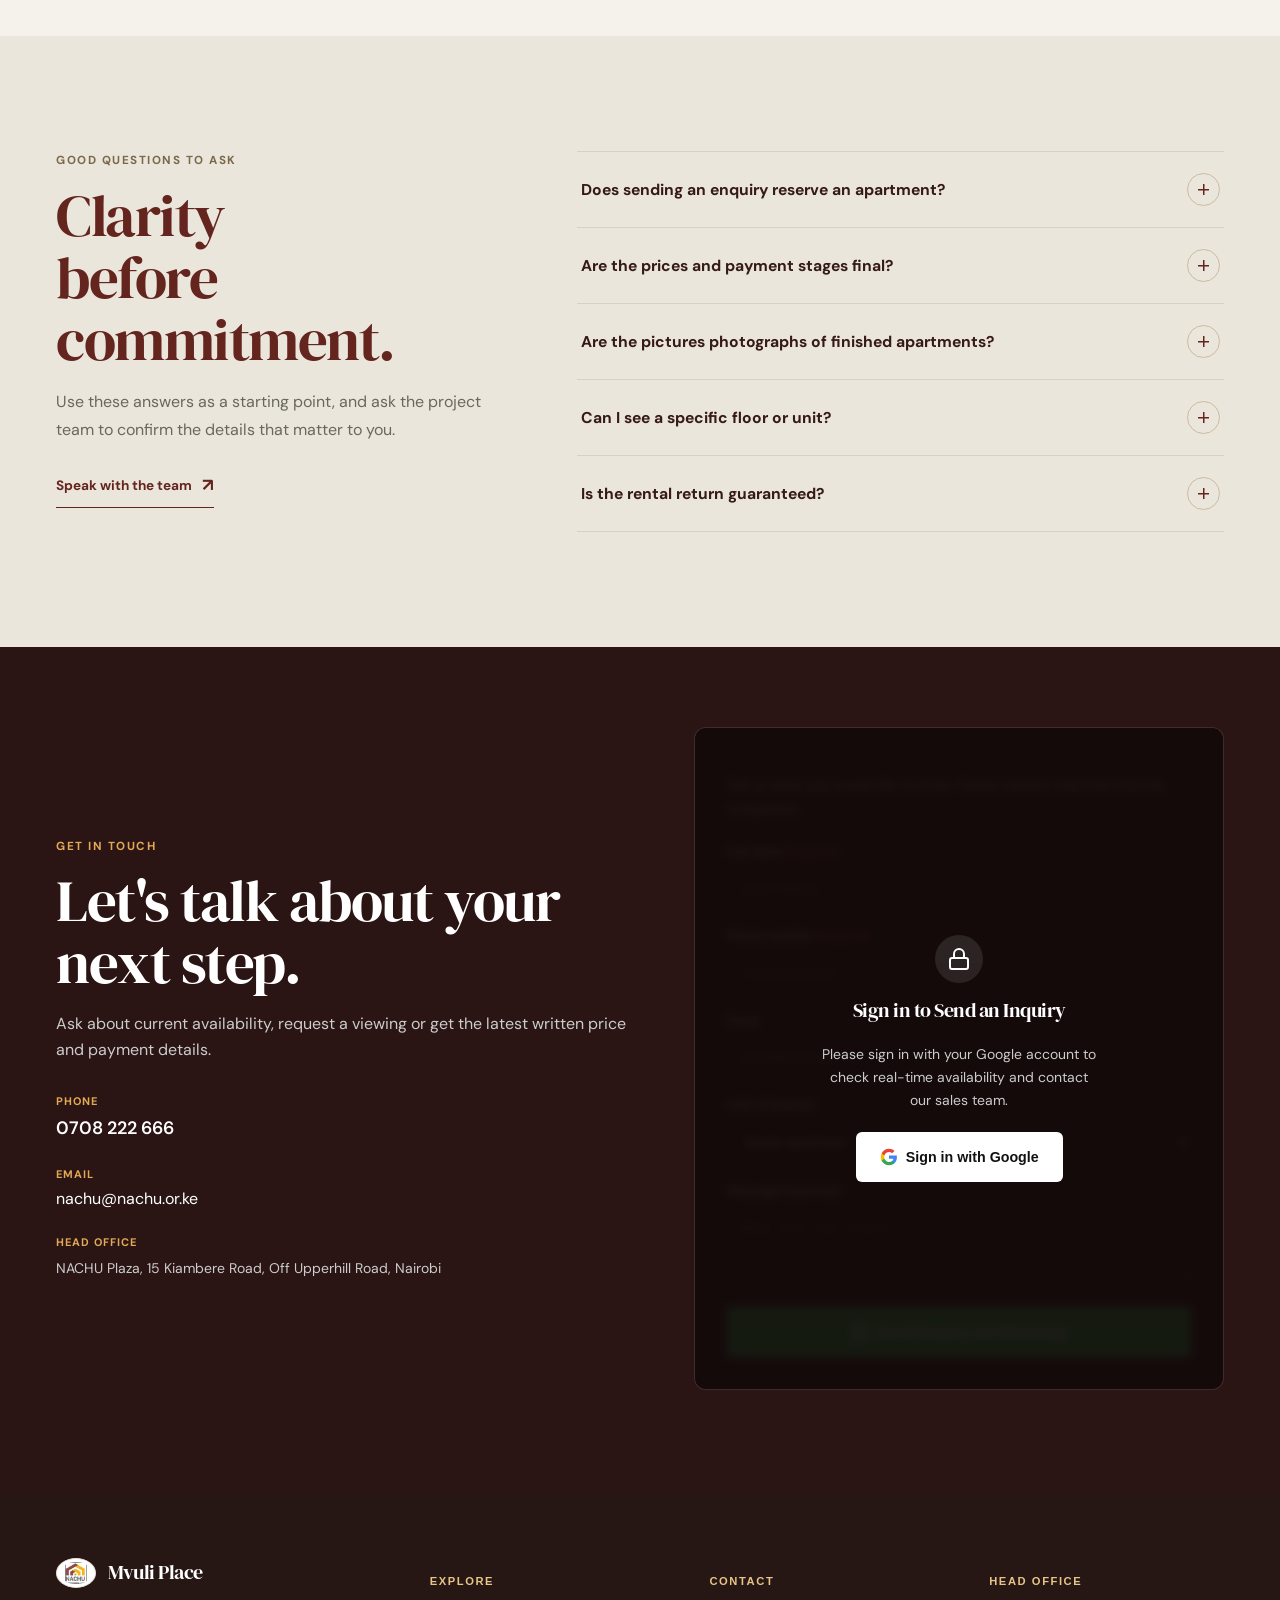
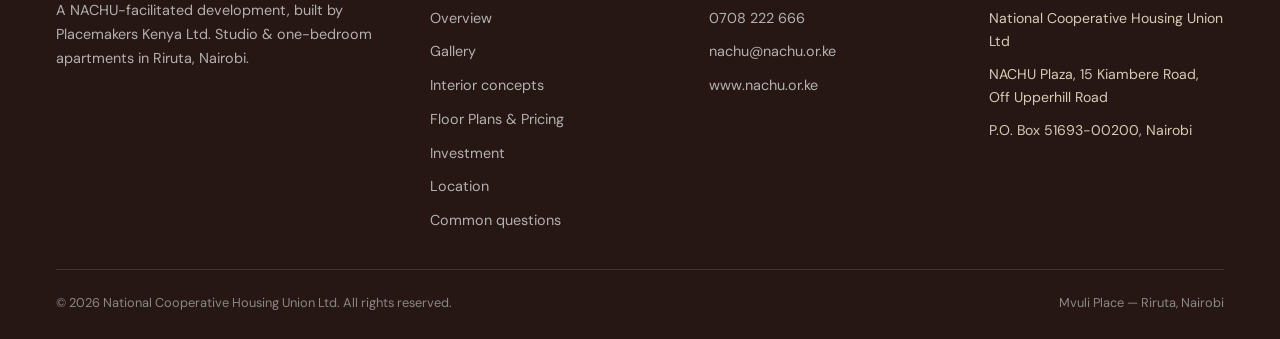
==== commit 42c26331: "Update heading for the about section" ====
--- a/index.html
+++ b/index.html
@@ -109,7 +109,7 @@
   <div class="wrap two-col">
     <div>
       <div class="eyebrow">The development</div>
-      <h2>A place to start, ten minutes from everywhere you already go.</h2>
+      <h2>Modern Urban Living, Unmatched Connectivity to Nairobi.</h2>
       <div class="prose" style="margin-top:20px;">
         <p>Mvuli Place offers contemporary 10-story living situated along Nyakinyua Road, Riruta—just 500 meters from Naivasha Road. Perfectly crafted studios and 1-bedroom apartments give you seamless connectivity to the heart of Nairobi.</p>
         <p>Proudly developed under NACHU and constructed by Placemakers Kenya Ltd, Mvuli Place features 24/7 power backup, secure borehole water, CCTV surveillance, professional security, high-speed lifts, and ample resident parking.</p>
@@ -1019,4 +1019,4 @@
   })();
 </script>
 </body>
-</html>+</html>
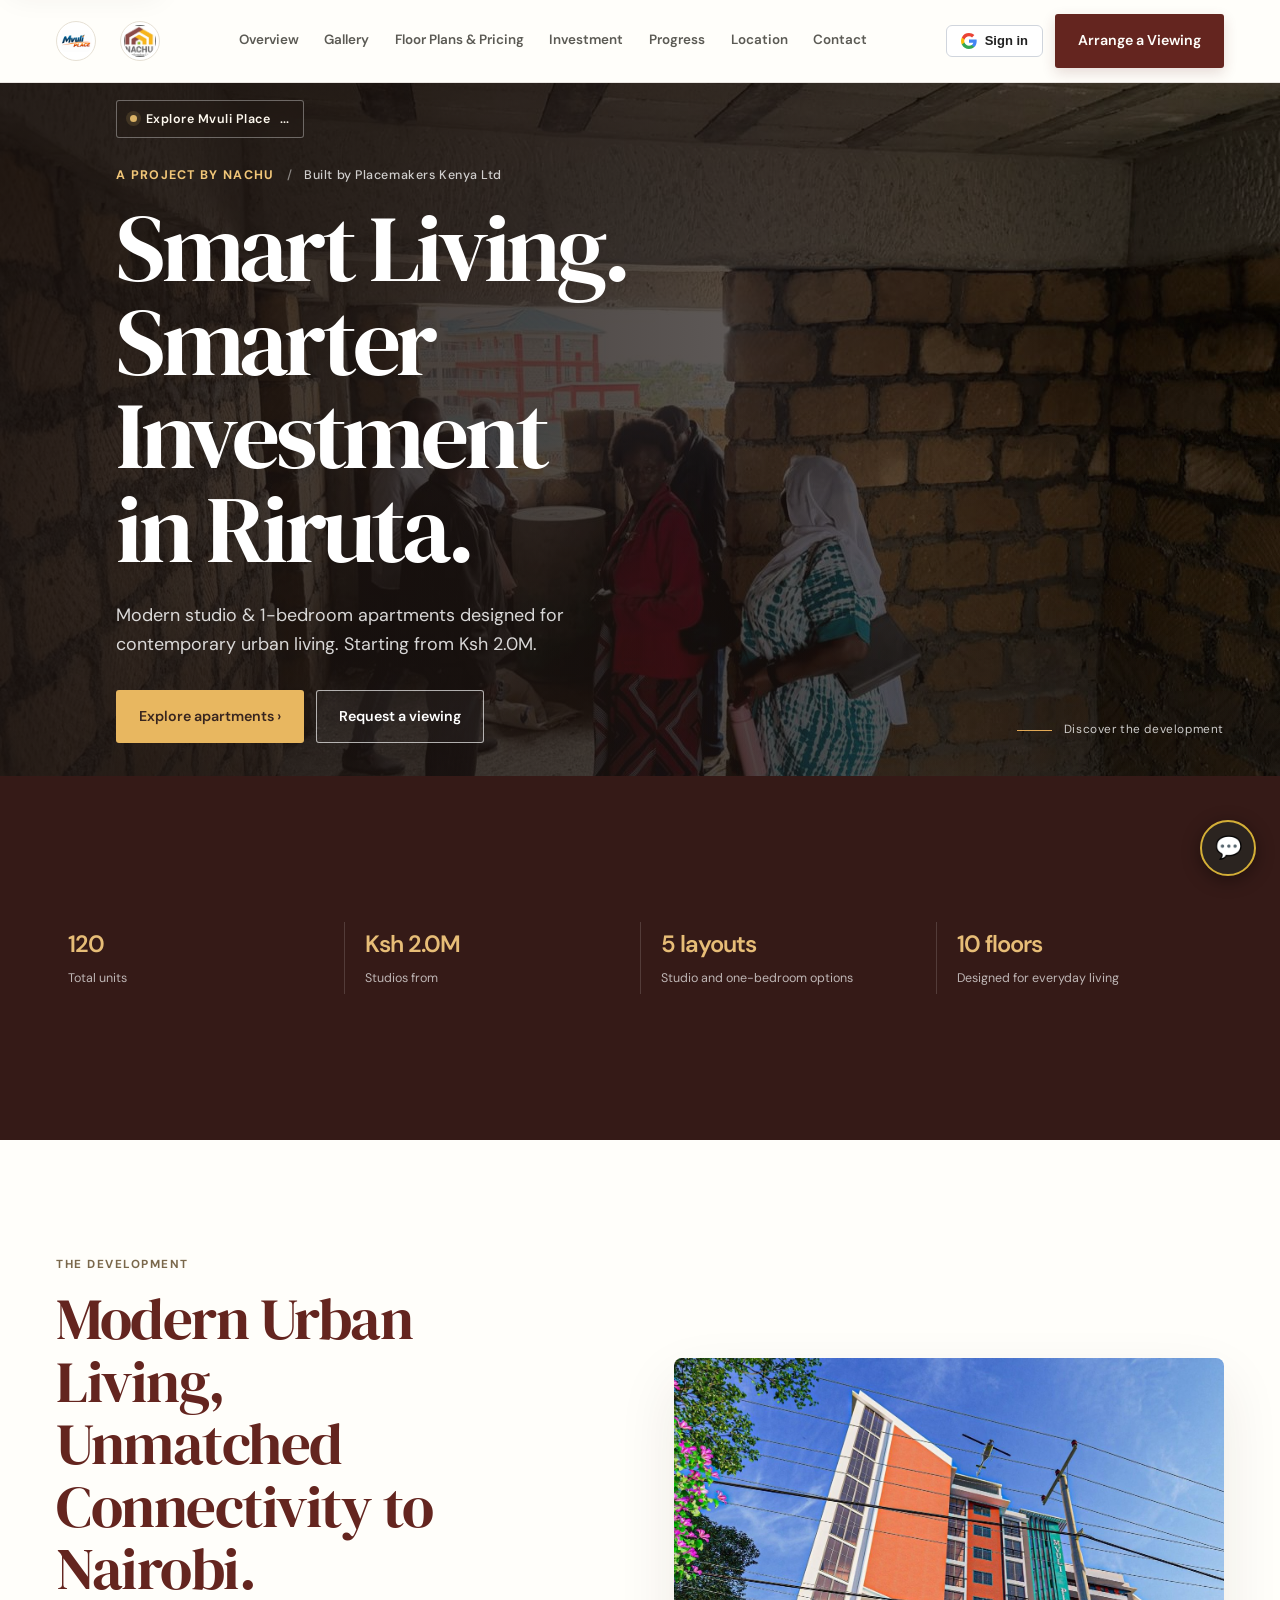
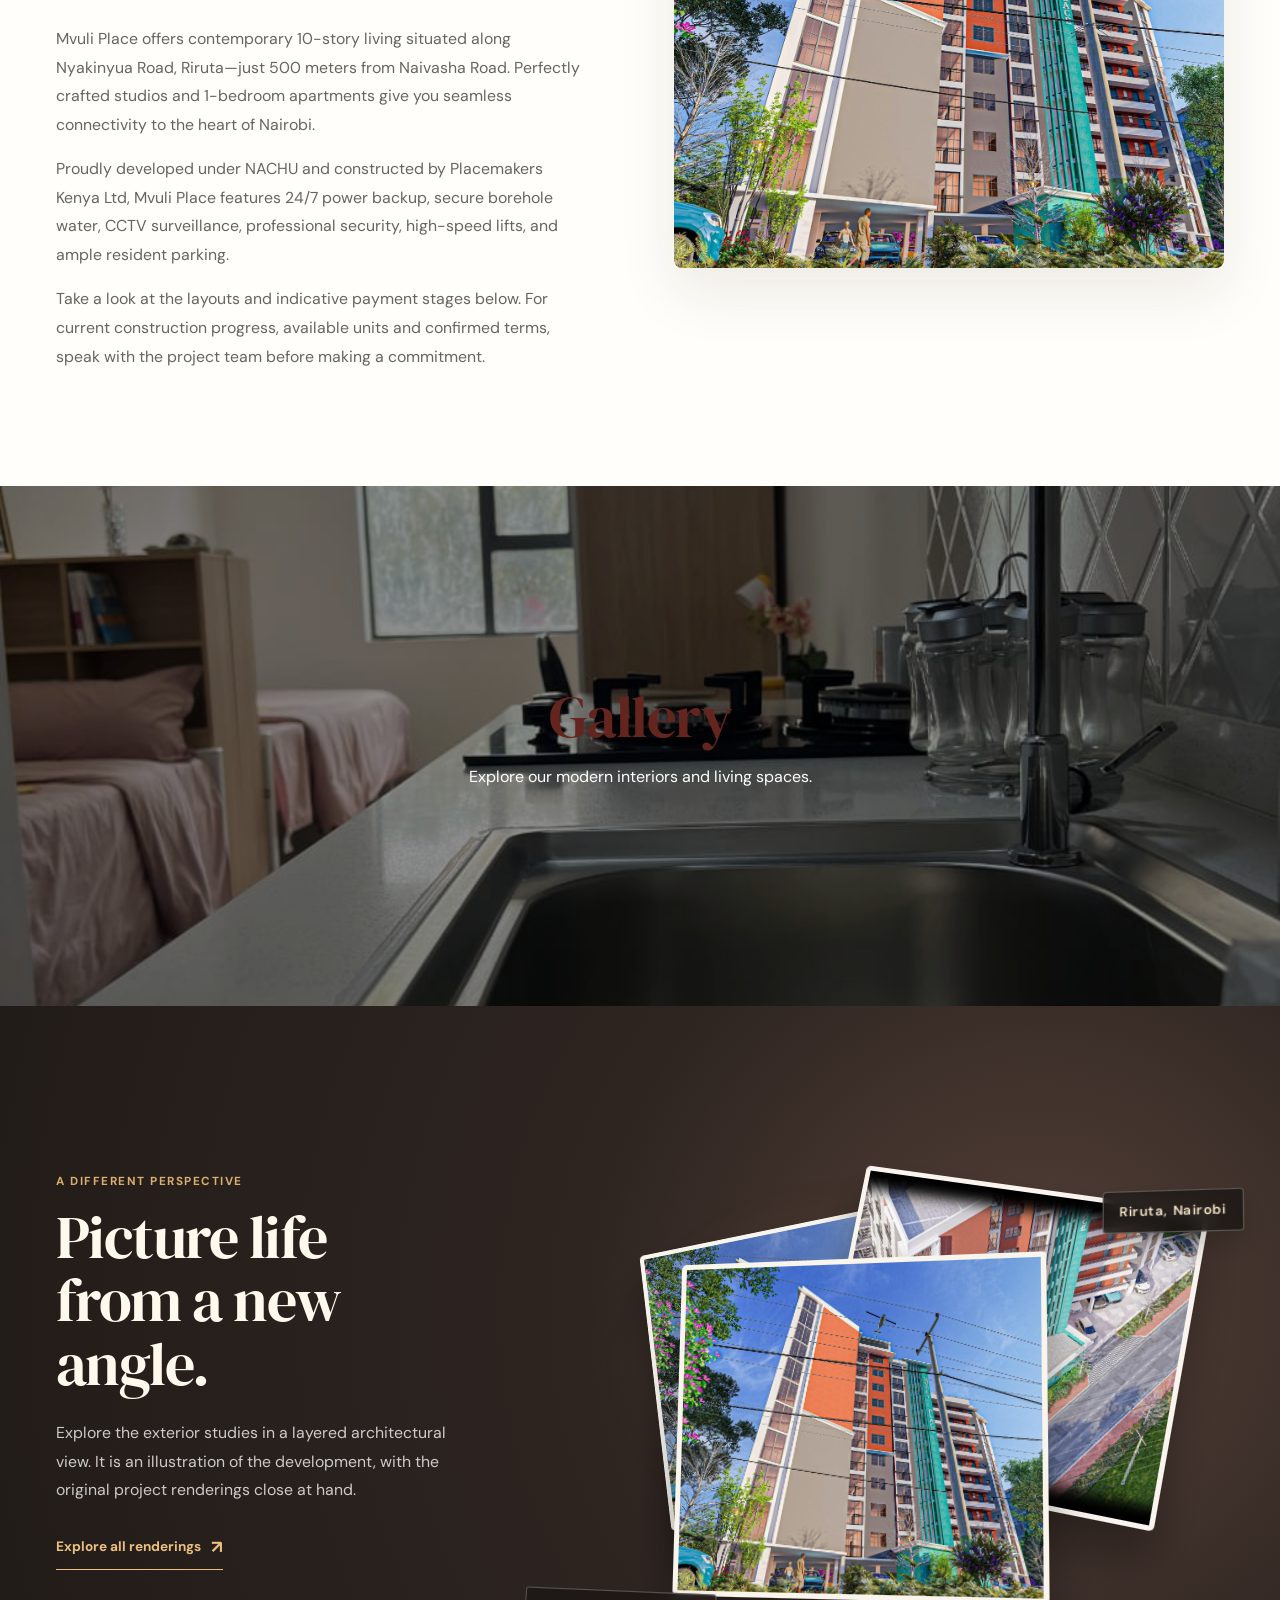
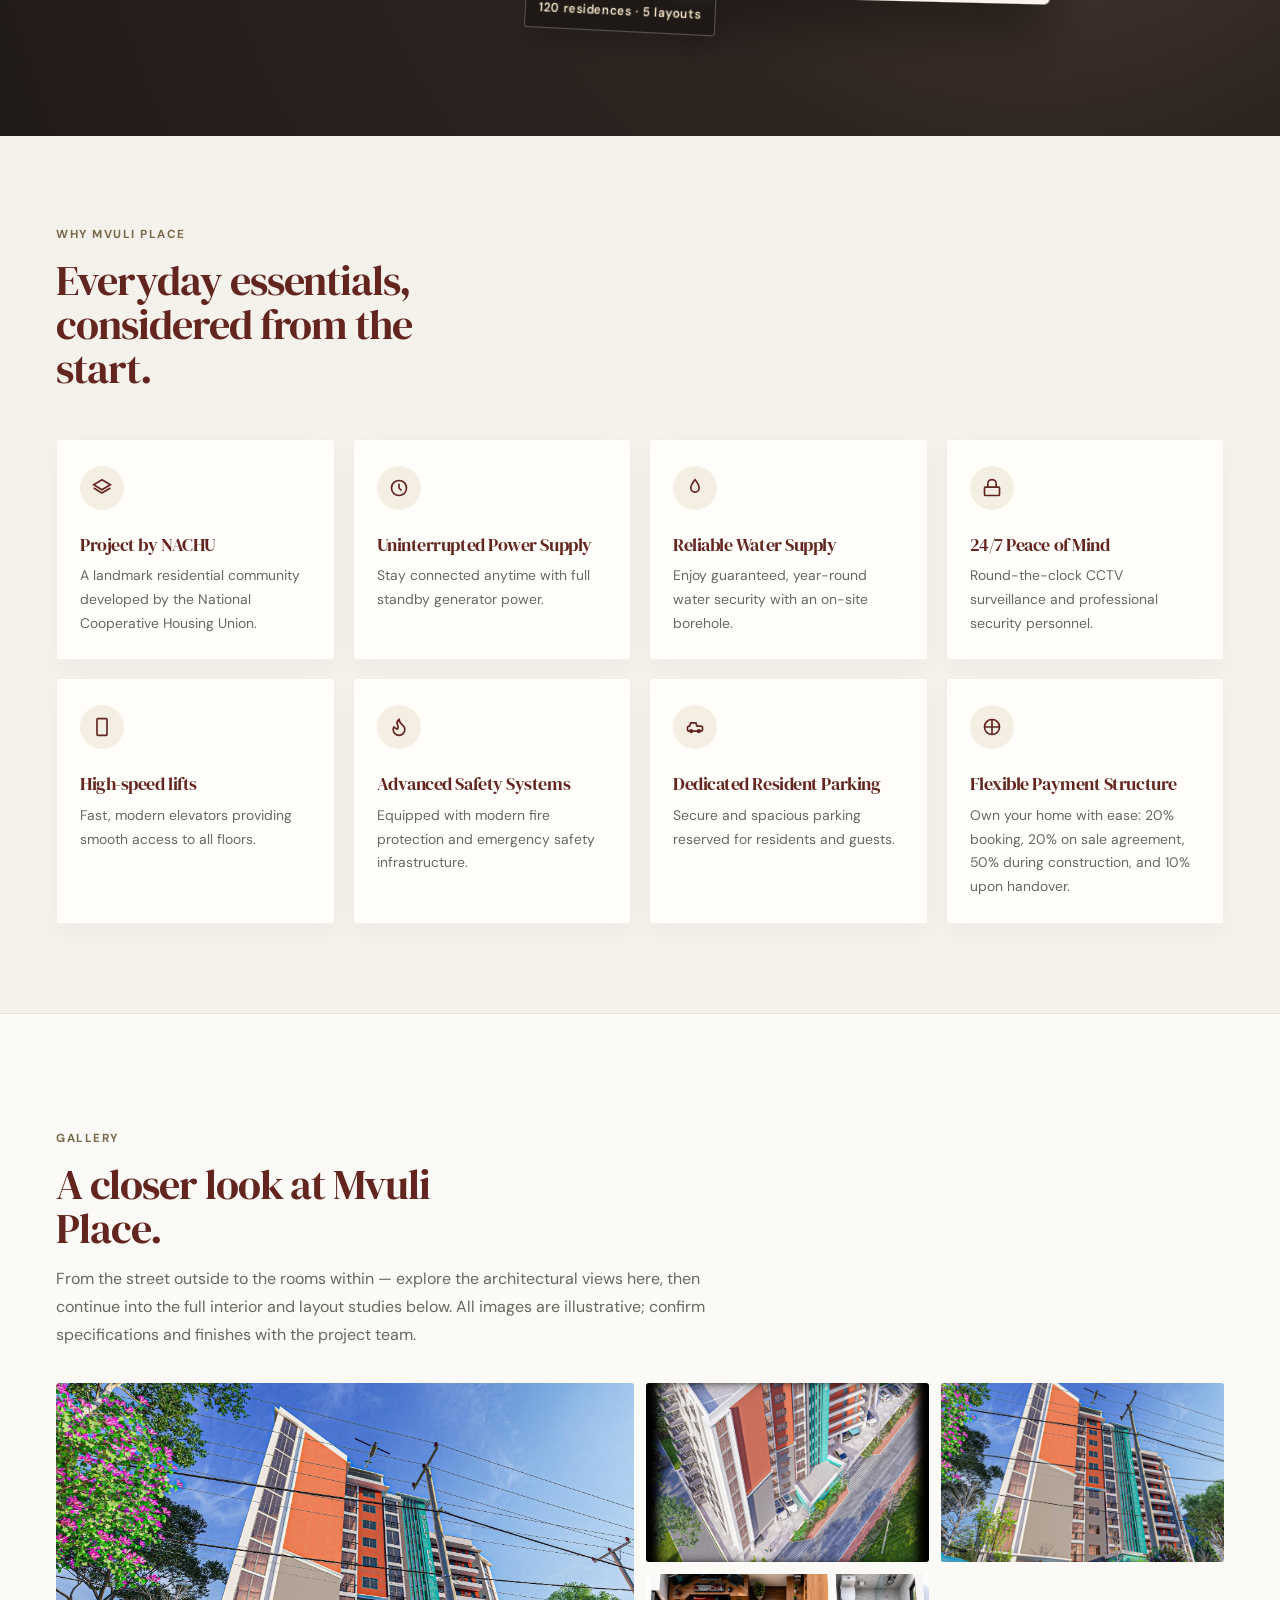
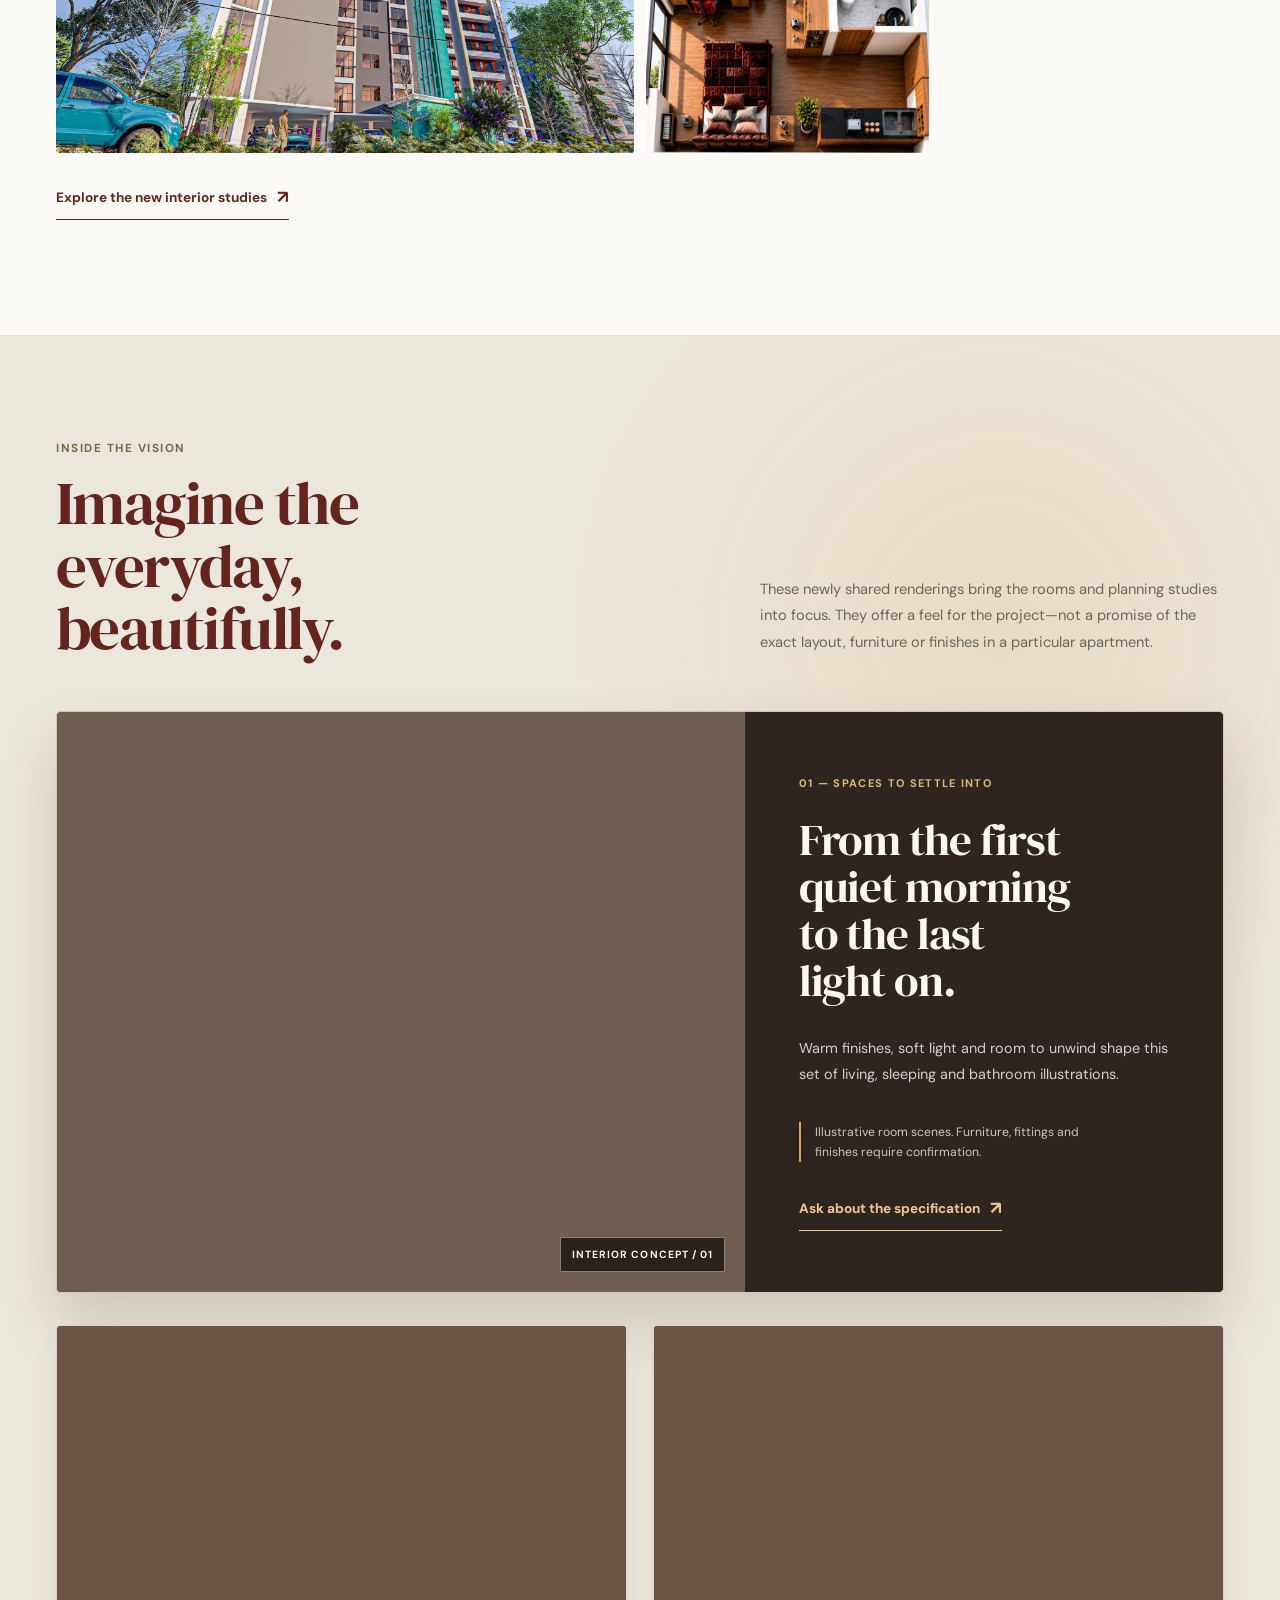
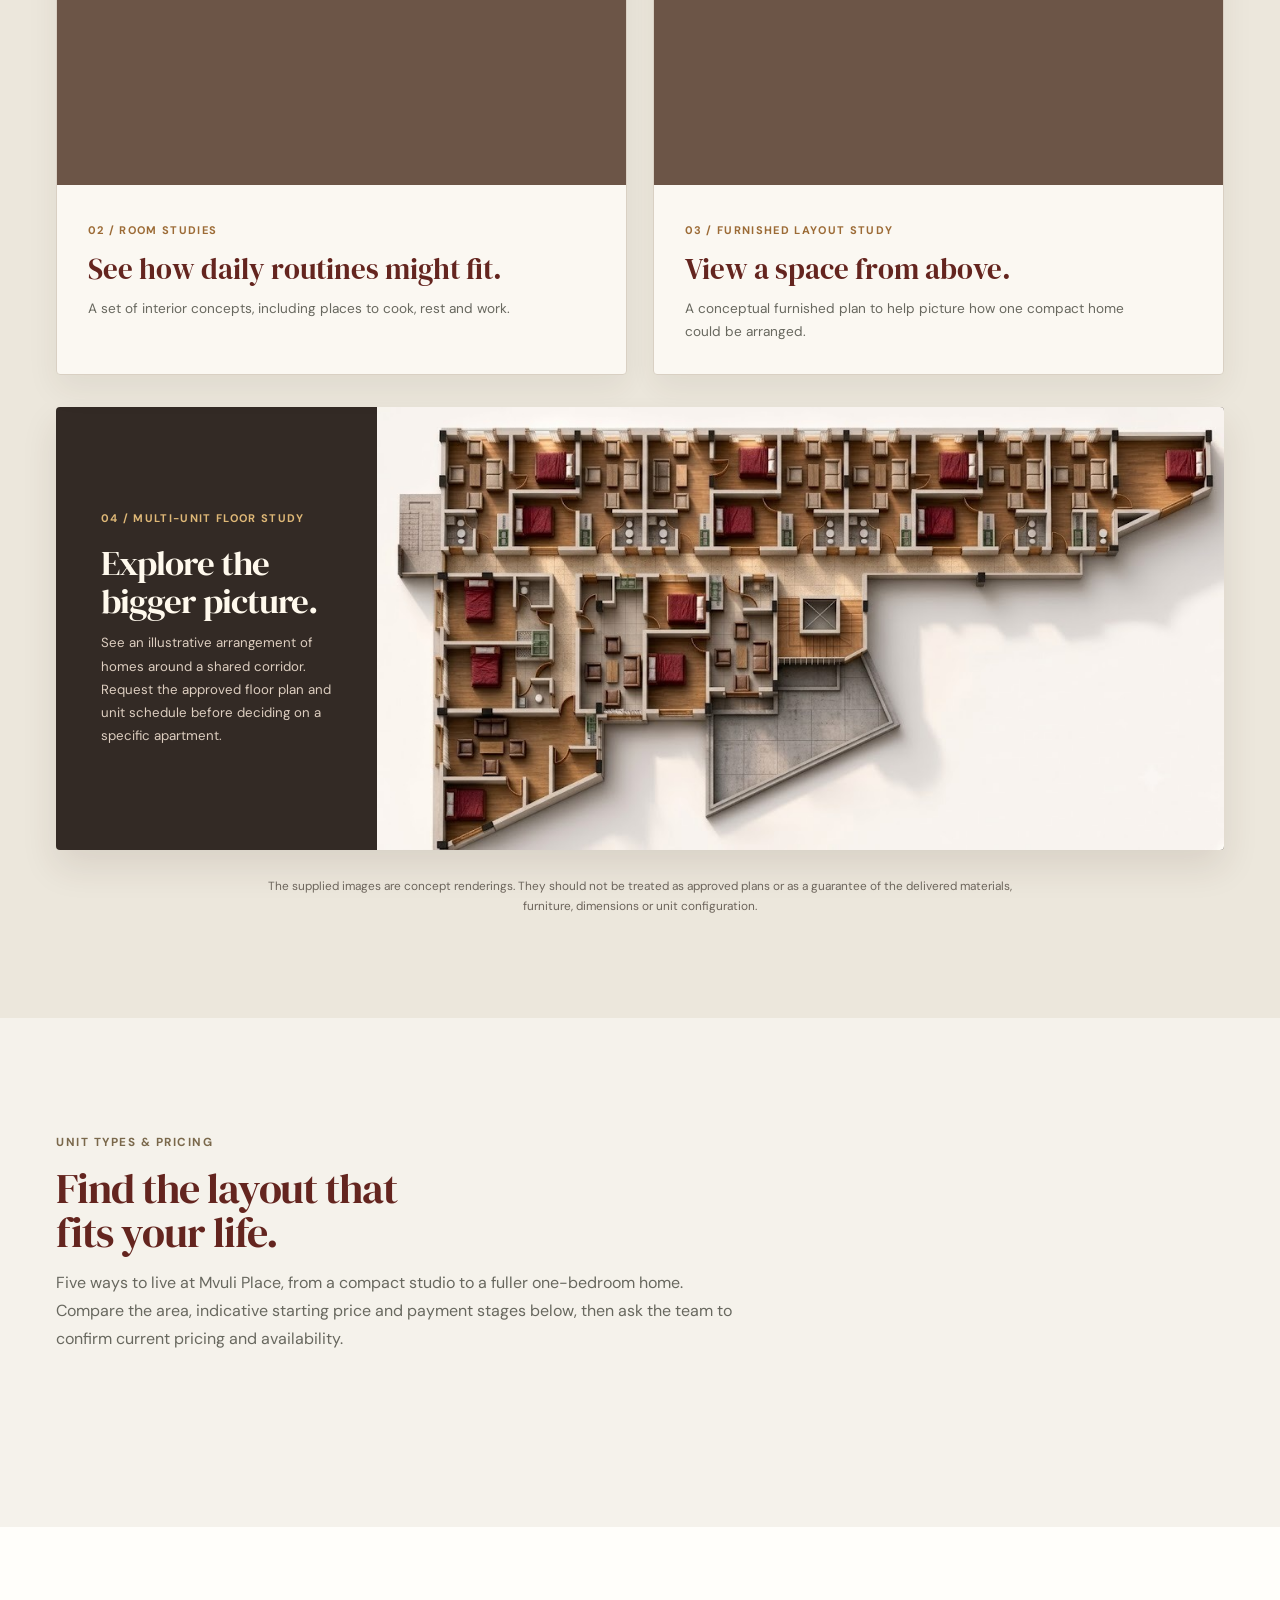
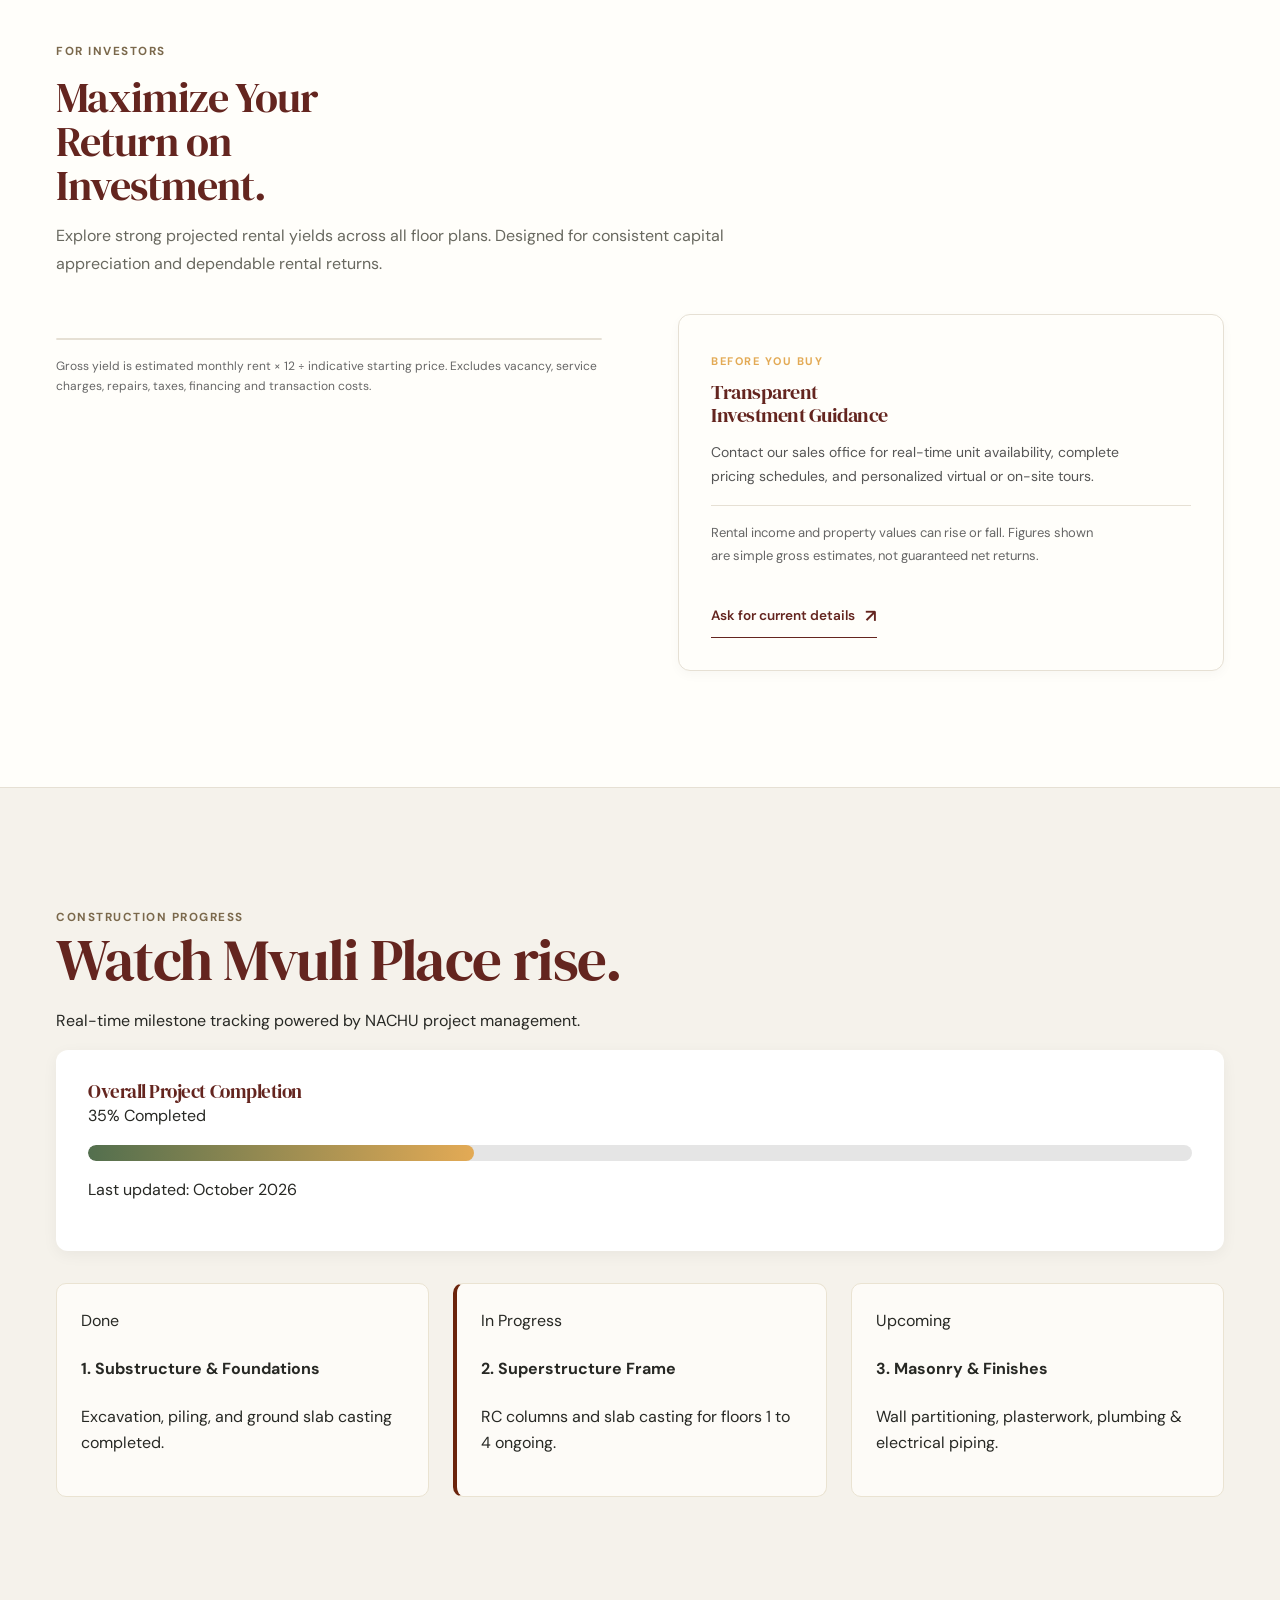
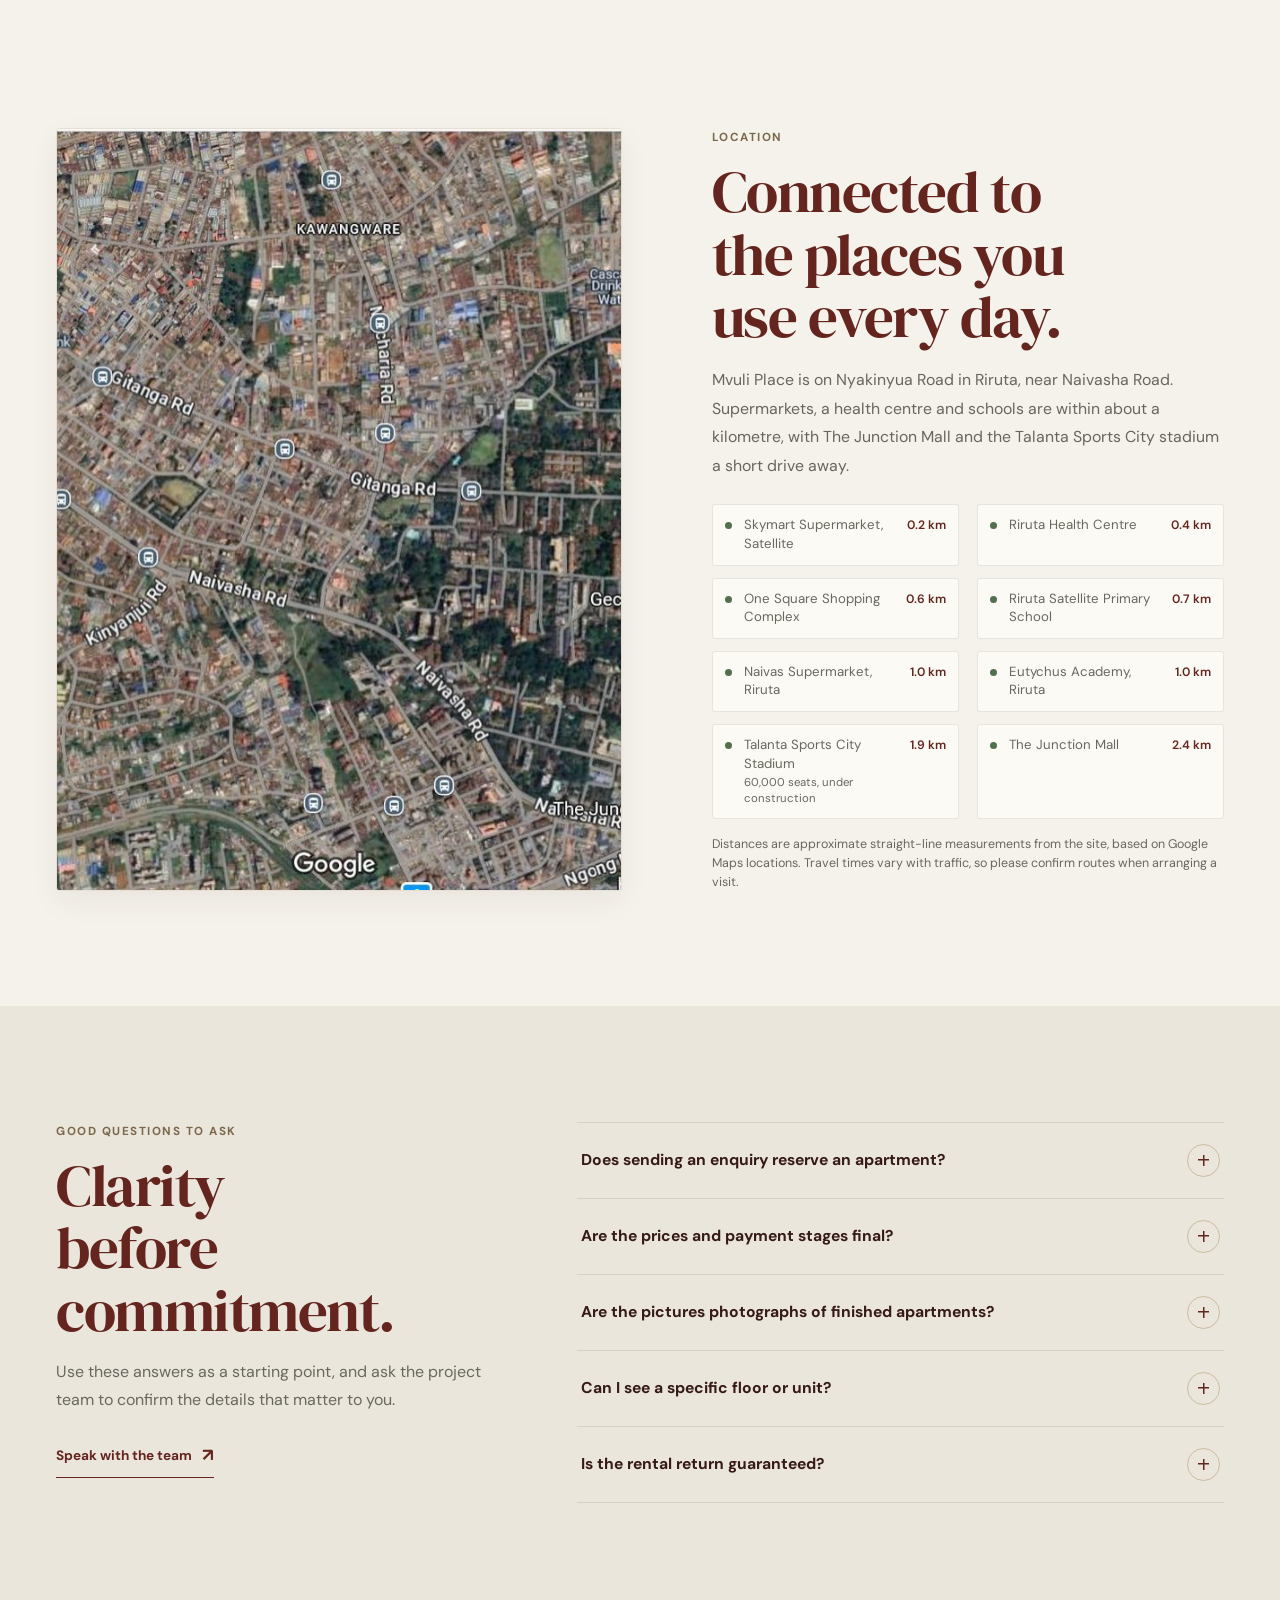
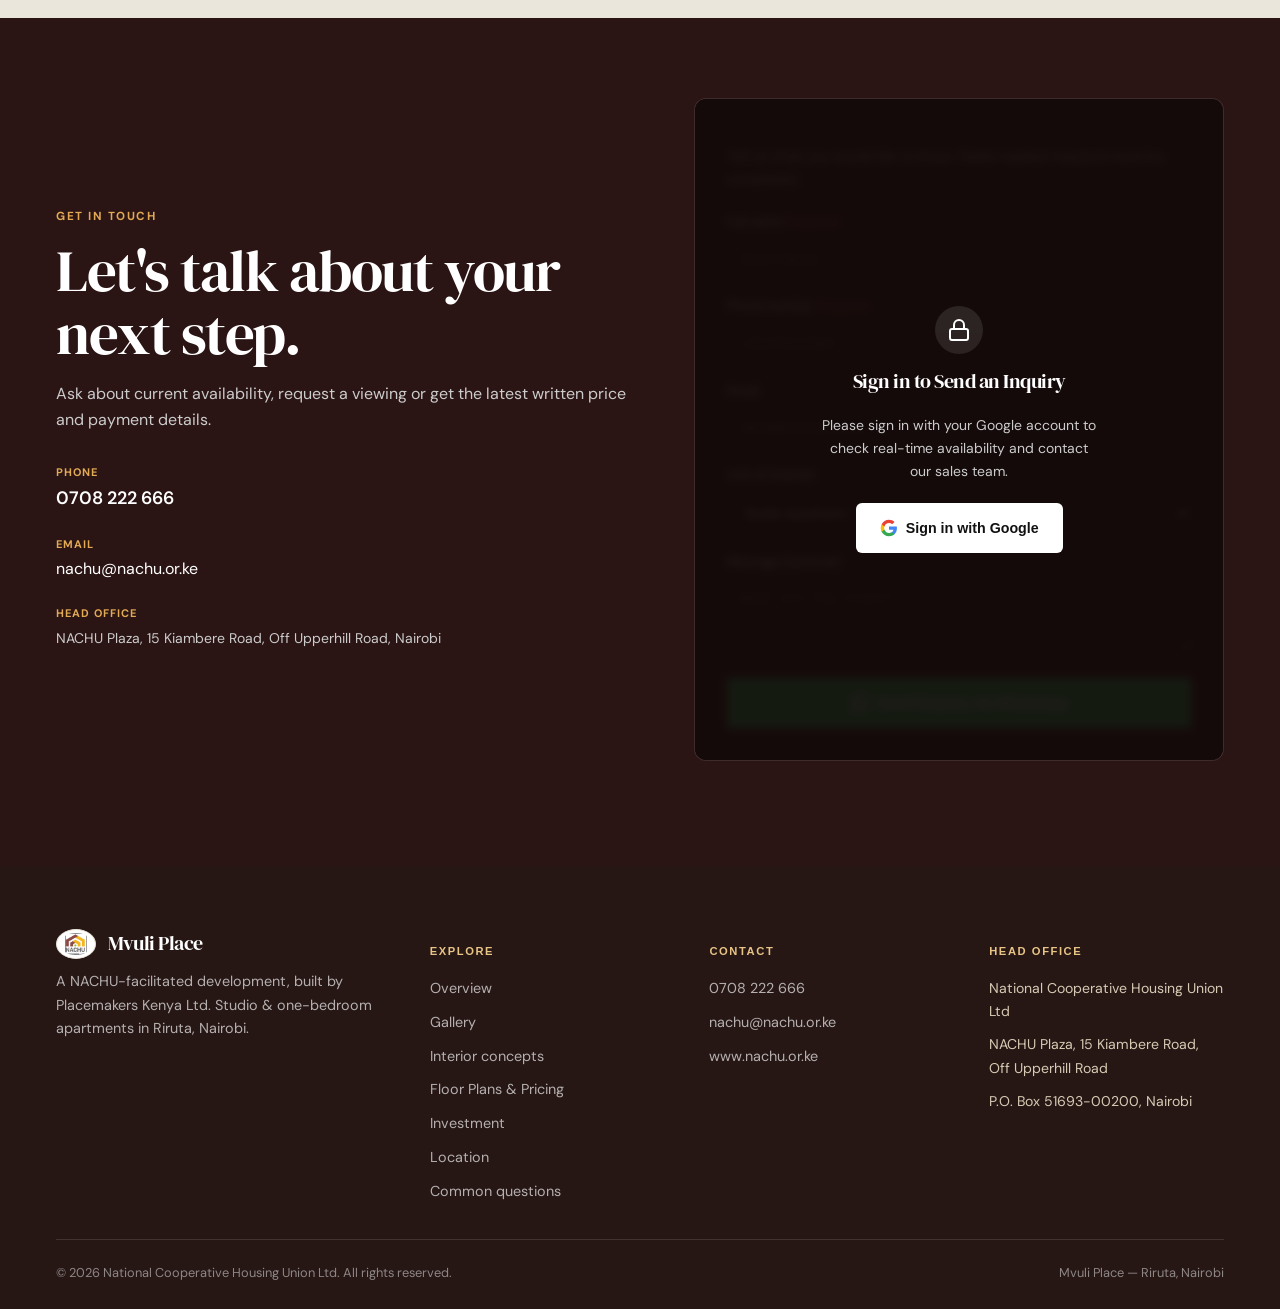
==== commit ee915f33: "Add milestone progress section and fix location container layout" ====
--- a/index.html
+++ b/index.html
@@ -26,6 +26,7 @@
       <a href="#gallery">Gallery</a>
       <a href="#units">Floor Plans &amp; Pricing</a>
       <a href="#invest">Investment</a>
+      <a href="#progress">Progress</a>
       <a href="#location">Location</a>
       <a href="#contact">Contact</a>
     </div>
@@ -42,7 +43,7 @@
       </button>
 
       <!-- Logged-in User Profile Container -->
-      <div id="user-profile" hidden style="display: flex; align-items: center; gap: 8px;">
+      <div id="user-profile" style="display: none; align-items: center; gap: 8px;">
         <img id="user-avatar" src="" alt="Profile" style="width: 30px; height: 30px; border-radius: 50%; border: 1px solid #ddd; object-fit: cover;">
         <span id="user-name" style="font-weight: 600; font-size: 13px; color: #222;"></span>
         <button id="logout-btn" style="background: transparent; color: #d9534f; border: 1px solid #d9534f; padding: 5px 10px; border-radius: 6px; cursor: pointer; font-size: 11px; font-weight: 600;">Logout</button>
@@ -62,6 +63,7 @@
     <a href="#interiors">Interior concepts</a>
     <a href="#units">Floor Plans &amp; Pricing</a>
     <a href="#invest">Investment</a>
+    <a href="#progress">Construction progress</a>
     <a href="#location">Location</a>
     <a href="#contact">Contact &amp; visits</a>
     <a href="tel:0708222666" class="mobile-nav-phone">Call 0708 222 666</a>
@@ -334,23 +336,77 @@
   </div>
 </section>
 
+<section id="progress" class="progress-section">
+  <div class="wrap">
+    <div class="section-header">
+      <span class="eyebrow">CONSTRUCTION PROGRESS</span>
+      <h2>Watch Mvuli Place rise.</h2>
+      <p>Real-time milestone tracking powered by NACHU project management.</p>
+    </div>
+
+    <!-- Overall Completion Meter -->
+    <div class="overall-progress-card">
+      <div class="progress-info">
+        <h3>Overall Project Completion</h3>
+        <span class="percentage-badge">35% Completed</span>
+      </div>
+      <div class="progress-bar-track">
+        <div class="progress-bar-fill" style="width: 35%;"></div>
+      </div>
+      <p class="update-date">Last updated: October 2026</p>
+    </div>
+
+    <!-- Stage-by-Stage Breakdown (WBS View) -->
+    <div class="stages-grid">
+      <!-- Stage 1 -->
+      <div class="stage-card completed">
+        <div class="stage-status">Done</div>
+        <h4>1. Substructure & Foundations</h4>
+        <p>Excavation, piling, and ground slab casting completed.</p>
+        <div class="mini-bar"><div class="fill" style="width: 100%;"></div></div>
+      </div>
+
+      <!-- Stage 2 -->
+      <div class="stage-card active">
+        <div class="stage-status">In Progress</div>
+        <h4>2. Superstructure Frame</h4>
+        <p>RC columns and slab casting for floors 1 to 4 ongoing.</p>
+        <div class="mini-bar"><div class="fill" style="width: 60%;"></div></div>
+      </div>
+
+      <!-- Stage 3 -->
+      <div class="stage-card upcoming">
+        <div class="stage-status">Upcoming</div>
+        <h4>3. Masonry & Finishes</h4>
+        <p>Wall partitioning, plasterwork, plumbing & electrical piping.</p>
+        <div class="mini-bar"><div class="fill" style="width: 0%;"></div></div>
+      </div>
+    </div>
+  </div>
+</section>
+
 <section id="location">
   <div class="wrap two-col">
     <a href="https://www.google.com/maps/search/?api=1&query=Placemakers+Riruta+Nairobi&query_place_id=ChIJ1fPod1obLxgR2C8YLszipkE" target="_blank" rel="noopener noreferrer" class="map-link-wrapper" aria-label="View Placemakers Riruta on Google Maps">
-  <img src="assets/location-map.jpg" alt="Map showing Mvuli Place in Riruta relative to nearby Nairobi landmarks">
-</a>
+      <img src="assets/location-map.jpg" alt="Map showing Mvuli Place in Riruta relative to nearby Nairobi landmarks" loading="lazy" decoding="async">
+    </a>
+    <div class="location-copy">
+      <div class="eyebrow">Location</div>
       <h2>Connected to the places you use every day.</h2>
       <div class="prose" style="margin: 18px 0 24px;">
-        <p>Mvuli Place is on Nyakinyua Road in Riruta, near Naivasha Road. Use the map as a guide, then confirm travel times and the exact site entrance when arranging a visit.</p>
+        <p>Mvuli Place is on Nyakinyua Road in Riruta, near Naivasha Road. Supermarkets, a health centre and schools are within about a kilometre, with The Junction Mall and the Talanta Sports City stadium a short drive away.</p>
       </div>
       <ul class="amenity-list">
-        <li>The Junction Mall</li>
-        <li>Greenhouse Mall</li>
-        <li>Moi Girls' School Nairobi</li>
-        <li>Riruta Satellite Primary School</li>
-        <li>Kenyatta National Hospital</li>
-        <li>Karen Hospital</li>
+        <li><span class="amenity-name">Skymart Supermarket, Satellite</span><span class="amenity-dist">0.2 km</span></li>
+        <li><span class="amenity-name">Riruta Health Centre</span><span class="amenity-dist">0.4 km</span></li>
+        <li><span class="amenity-name">One Square Shopping Complex</span><span class="amenity-dist">0.6 km</span></li>
+        <li><span class="amenity-name">Riruta Satellite Primary School</span><span class="amenity-dist">0.7 km</span></li>
+        <li><span class="amenity-name">Naivas Supermarket, Riruta</span><span class="amenity-dist">1.0 km</span></li>
+        <li><span class="amenity-name">Eutychus Academy, Riruta</span><span class="amenity-dist">1.0 km</span></li>
+        <li><span class="amenity-name">Talanta Sports City Stadium<em class="amenity-note">60,000 seats, under construction</em></span><span class="amenity-dist">1.9 km</span></li>
+        <li><span class="amenity-name">The Junction Mall</span><span class="amenity-dist">2.4 km</span></li>
       </ul>
+      <p class="amenity-footnote">Distances are approximate straight-line measurements from the site, based on Google Maps locations. Travel times vary with traffic, so please confirm routes when arranging a visit.</p>
     </div>
   </div>
 </section>
@@ -434,6 +490,7 @@
           </svg>
           Sign in with Google
         </button>
+        <p id="contact-auth-error" role="alert" hidden style="color: #ffb4a8; font-size: 13px; max-width: 300px; margin: 14px 0 0;"></p>
       </div>
 
       <p style="font-size: 14px; color: #ccc; margin-bottom: 20px;">Tell us what you would like to know. Fields marked required must be completed.</p>
@@ -529,7 +586,7 @@
 
 <script type="module">
   import { TYPOLOGIES } from "./assets/unit-data.js";
-  import { db, isFirebaseConfigured, collection, addDoc, serverTimestamp, track } from "./assets/firebase-init.js";
+  import { db, auth, isFirebaseConfigured, collection, addDoc, doc, getDoc, getDocs, query, orderBy, serverTimestamp, track, signInWithGoogle, onAuthStateChanged, signOut } from "./assets/firebase-init.js";
 
   const unitImages = {
     Studio: "assets/render-studio-plan.jpeg",
@@ -842,37 +899,249 @@
       }
     });
   }
-  // Auth Gate & Auto-fill Handler for Contact Form
+  // Google sign-in: the nav button and the contact-form gate share one handler
   const contactOverlay = document.getElementById("contact-auth-overlay");
+  const navLoginBtn = document.getElementById("google-login-btn");
   const contactLoginBtn = document.getElementById("contact-login-btn");
-
-  if (contactLoginBtn) {
-    contactLoginBtn.addEventListener("click", () => {
-      const topSigninBtn = document.getElementById("google-signin-btn") || document.querySelector("[data-auth-login]");
-      if (topSigninBtn) {
-        topSigninBtn.click();
-      } else if (typeof signInWithGoogle === "function") {
-        signInWithGoogle();
+  const logoutBtn = document.getElementById("logout-btn");
+  const userProfile = document.getElementById("user-profile");
+  const authError = document.getElementById("contact-auth-error");
+
+  const showAuthError = (message) => {
+    if (!authError) return;
+    authError.textContent = message;
+    authError.hidden = !message;
+  };
+  const authMessages = {
+    "auth/unauthorized-domain": "This web address isn't approved for Google sign-in yet.",
+    "auth/operation-not-allowed": "Google sign-in isn't switched on for this site yet.",
+    "auth/popup-closed-by-user": "Sign-in was closed before it finished. Please try again.",
+    "auth/network-request-failed": "Network problem. Check your connection and try again.",
+    "app/not-configured": "Sign-in isn't available right now.",
+  };
+
+  [navLoginBtn, contactLoginBtn].filter(Boolean).forEach((btn) => {
+    btn.addEventListener("click", async () => {
+      showAuthError("");
+      btn.disabled = true;
+      try {
+        const result = await signInWithGoogle();
+        if (result) track("login", { method: "google" });
+      } catch (err) {
+        console.error("Google sign-in failed:", err.code, err);
+        const reason = authMessages[err.code] || "We couldn't sign you in with Google.";
+        showAuthError(`${reason} (${err.code || "unknown"}). You can also WhatsApp us on 0708 222 666.`);
+      } finally {
+        btn.disabled = false;
       }
     });
-  }
-
-  if (typeof auth !== "undefined" && typeof onAuthStateChanged !== "undefined") {
+  });
+
+  if (logoutBtn && auth) logoutBtn.addEventListener("click", () => signOut(auth));
+
+  if (auth) {
     onAuthStateChanged(auth, (user) => {
+      if (navLoginBtn) navLoginBtn.style.display = user ? "none" : "inline-flex";
+      if (userProfile) {
+        userProfile.style.display = user ? "flex" : "none";
+        if (user) {
+          document.getElementById("user-avatar").src = user.photoURL || "assets/mvuli-logo.png";
+          document.getElementById("user-name").textContent = user.displayName ? user.displayName.split(" ")[0] : "User";
+        }
+      }
+      // Signed in: open the form and fill in name + email. Signed out: lock it.
+      if (contactOverlay) contactOverlay.style.display = user ? "none" : "flex";
       if (user) {
-        // User is logged in: Hide overlay & auto-fill profile details
-        if (contactOverlay) contactOverlay.style.display = "none";
-        
+        showAuthError("");
         const nameInput = document.getElementById("name");
         const emailInput = document.getElementById("email");
-        if (nameInput && user.displayName) nameInput.value = user.displayName;
-        if (emailInput && user.email) emailInput.value = user.email;
-      } else {
-        // User is logged out: Show lock overlay over form
-        if (contactOverlay) contactOverlay.style.display = "flex";
+        if (nameInput && user.displayName && !nameInput.value) nameInput.value = user.displayName;
+        if (emailInput && user.email && !emailInput.value) emailInput.value = user.email;
       }
     });
+  } else if (contactOverlay) {
+    // Firebase unavailable: don't lock visitors out, WhatsApp still works.
+    contactOverlay.style.display = "none";
   }
+
+  // Construction progress: reads progress/current and progressHistory from Firestore
+  (async function initProgress() {
+    const root = document.getElementById("progress-root");
+    if (!root) return;
+
+    const el = (tag, className, textContent) => {
+      const node = document.createElement(tag);
+      if (className) node.className = className;
+      if (textContent != null) node.textContent = textContent;
+      return node;
+    };
+    const pct = (value) => Math.max(0, Math.min(100, Math.round(Number(value) || 0)));
+    const fmtDate = (value) => {
+      const d = value && typeof value.toDate === "function" ? value.toDate() : (value ? new Date(value) : null);
+      return d && !Number.isNaN(d.getTime())
+        ? new Intl.DateTimeFormat("en-KE", { day: "numeric", month: "short", year: "numeric" }).format(d)
+        : "";
+    };
+    const safeSrc = (src) => typeof src === "string" && /^(assets\/[\w\-./]+|https:\/\/[^\s"'<>]+)$/.test(src) ? src : null;
+    const STATUS = {
+      completed: "Completed",
+      in_progress: "In progress",
+      upcoming: "Upcoming",
+    };
+    const showEmpty = () => root.replaceChildren(el("p", "progress-empty",
+      "Our first construction update will be posted here soon. For the latest status, message the project team on WhatsApp."));
+
+    if (!db) { showEmpty(); return; }
+
+    let data;
+    try {
+      const snap = await getDoc(doc(db, "progress", "current"));
+      if (!snap.exists()) { showEmpty(); return; }
+      data = snap.data();
+    } catch (err) {
+      console.error("Progress could not be loaded:", err);
+      showEmpty();
+      return;
+    }
+
+    const percent = pct(data.overallPercent);
+    const parts = [];
+
+    // Headline: big number, bar, dates, summary
+    const top = el("div", "progress-top");
+    const gauge = el("div", "progress-gauge");
+    gauge.append(el("div", "progress-number", `${percent}%`), el("div", "progress-number-label", "overall complete"));
+    const bar = el("div", "progress-bar");
+    bar.setAttribute("role", "progressbar");
+    bar.setAttribute("aria-valuemin", "0");
+    bar.setAttribute("aria-valuemax", "100");
+    bar.setAttribute("aria-valuenow", String(percent));
+    bar.setAttribute("aria-label", "Overall construction progress");
+    const fill = el("div", "progress-bar-fill");
+    fill.style.width = `${percent}%`;
+    bar.append(fill);
+    gauge.append(bar);
+    top.append(gauge);
+
+    const about = el("div", "progress-about");
+    const bits = [];
+    if (fmtDate(data.updatedAt)) bits.push(`Last updated ${fmtDate(data.updatedAt)}`);
+    if (data.estimatedCompletion) bits.push(`Estimated completion: ${data.estimatedCompletion}`);
+    if (bits.length) about.append(el("p", "progress-meta", bits.join("  ·  ")));
+    if (data.summary) about.append(el("p", "progress-summary", data.summary));
+    top.append(about);
+    parts.push(top);
+
+    // Stage-by-stage milestones
+    const milestones = Array.isArray(data.milestones) ? data.milestones : [];
+    if (milestones.length) {
+      const wrap = el("div", "progress-block");
+      wrap.append(el("h3", "progress-block-title", "Stage by stage"));
+      const list = el("ol", "progress-steps");
+      milestones.forEach((m) => {
+        const status = STATUS[m.status] ? m.status : "upcoming";
+        const item = el("li", `progress-step is-${status}`);
+        item.append(el("span", "progress-step-mark"));
+        const body = el("div", "progress-step-body");
+        body.append(el("strong", null, m.title || "Stage"));
+        if (m.note) body.append(el("span", "progress-step-note", m.note));
+        item.append(body);
+        const chip = el("span", "progress-step-chip", status === "upcoming" ? STATUS[status] : `${STATUS[status]} · ${pct(m.percent)}%`);
+        item.append(chip);
+        list.append(item);
+      });
+      wrap.append(list);
+      parts.push(wrap);
+    }
+
+    // Site photos
+    const photos = (Array.isArray(data.photos) ? data.photos : []).filter((p) => safeSrc(p.src));
+    if (photos.length) {
+      const wrap = el("div", "progress-block");
+      wrap.append(el("h3", "progress-block-title", "Latest from site"));
+      const grid = el("div", "progress-photos");
+      photos.forEach((p) => {
+        const fig = el("figure", "progress-photo");
+        const img = document.createElement("img");
+        img.src = safeSrc(p.src);
+        img.alt = p.caption ? `Construction progress: ${p.caption}` : "Construction progress photo";
+        img.loading = "lazy";
+        img.decoding = "async";
+        img.dataset.lightbox = "";
+        img.tabIndex = 0;
+        img.setAttribute("role", "button");
+        img.setAttribute("aria-label", `View larger: ${img.alt}`);
+        img.addEventListener("click", () => openLightbox(img));
+        img.addEventListener("keydown", (event) => {
+          if (event.key === "Enter" || event.key === " ") { event.preventDefault(); openLightbox(img); }
+        });
+        const cap = el("figcaption", null, [fmtDate(p.date), p.caption].filter(Boolean).join("  ·  "));
+        fig.append(img, cap);
+        grid.append(fig);
+      });
+      wrap.append(grid);
+      parts.push(wrap);
+    }
+
+    root.replaceChildren(...parts);
+
+    // Progress over time (needs at least two dated updates)
+    try {
+      const snap = await getDocs(query(collection(db, "progressHistory"), orderBy("date")));
+      const points = snap.docs.map((d) => d.data()).filter((d) => d.date && Number.isFinite(Number(d.percent)));
+      if (points.length < 2) return;
+      const W = 640, H = 220, L = 44, R = 16, T = 16, B = 34;
+      const t0 = new Date(points[0].date).getTime();
+      const t1 = new Date(points[points.length - 1].date).getTime();
+      const span = Math.max(1, t1 - t0);
+      const x = (d) => L + ((new Date(d).getTime() - t0) / span) * (W - L - R);
+      const y = (v) => T + (1 - pct(v) / 100) * (H - T - B);
+      const NS = "http://www.w3.org/2000/svg";
+      const svg = document.createElementNS(NS, "svg");
+      svg.setAttribute("viewBox", `0 0 ${W} ${H}`);
+      svg.setAttribute("class", "progress-chart-svg");
+      svg.setAttribute("role", "img");
+      svg.setAttribute("aria-label", `Overall completion rose from ${pct(points[0].percent)}% on ${fmtDate(points[0].date)} to ${pct(points[points.length - 1].percent)}% on ${fmtDate(points[points.length - 1].date)}.`);
+      [0, 50, 100].forEach((g) => {
+        const line = document.createElementNS(NS, "line");
+        line.setAttribute("x1", L); line.setAttribute("x2", W - R);
+        line.setAttribute("y1", y(g)); line.setAttribute("y2", y(g));
+        line.setAttribute("class", "progress-chart-grid");
+        const label = document.createElementNS(NS, "text");
+        label.setAttribute("x", L - 8); label.setAttribute("y", y(g) + 4);
+        label.setAttribute("text-anchor", "end"); label.setAttribute("class", "progress-chart-label");
+        label.textContent = `${g}%`;
+        svg.append(line, label);
+      });
+      const path = document.createElementNS(NS, "polyline");
+      path.setAttribute("points", points.map((p) => `${x(p.date).toFixed(1)},${y(p.percent).toFixed(1)}`).join(" "));
+      path.setAttribute("class", "progress-chart-line");
+      svg.append(path);
+      points.forEach((p) => {
+        const dot = document.createElementNS(NS, "circle");
+        dot.setAttribute("cx", x(p.date).toFixed(1)); dot.setAttribute("cy", y(p.percent).toFixed(1));
+        dot.setAttribute("r", 3.5); dot.setAttribute("class", "progress-chart-dot");
+        svg.append(dot);
+      });
+      [[points[0], "start"], [points[points.length - 1], "end"]].forEach(([p, anchor]) => {
+        const label = document.createElementNS(NS, "text");
+        label.setAttribute("x", anchor === "start" ? L : W - R); label.setAttribute("y", H - 8);
+        label.setAttribute("text-anchor", anchor); label.setAttribute("class", "progress-chart-label");
+        label.textContent = fmtDate(p.date);
+        svg.append(label);
+      });
+      const wrap = el("div", "progress-block");
+      wrap.append(el("h3", "progress-block-title", "Progress over time"));
+      const chart = el("div", "progress-chart");
+      chart.append(svg);
+      wrap.append(chart);
+      // chart goes between the stages list and the photos
+      const photosBlock = root.querySelector(".progress-photos")?.closest(".progress-block");
+      if (photosBlock) root.insertBefore(wrap, photosBlock); else root.append(wrap);
+    } catch (err) {
+      console.error("Progress history could not be loaded:", err);
+    }
+  })();
 </script>
 
 <script>
@@ -919,59 +1188,6 @@
     <button type="submit" style="background: #d4af37; color: #000; font-weight: bold; border: none; padding: 8px 14px; border-radius: 6px; cursor: pointer;">Send</button>
   </form>
 </div>
-<script type="module">
-  // 1. Imports at the top
-  import { initializeApp } from "https://www.gstatic.com/firebasejs/10.8.0/firebase-app.js";
-  import { getAuth, signInWithPopup, GoogleAuthProvider, signOut, onAuthStateChanged } from "https://www.gstatic.com/firebasejs/10.8.0/firebase-auth.js";
-
-  // 2. Firebase Configuration
-  const firebaseConfig = {
-    apiKey: "AIzaSyDJ-OOvLHZrniYmn8T7j_YsqdRVNtTBh1c",
-    authDomain: "mvuli-place.firebaseapp.com",
-    projectId: "mvuli-place",
-    storageBucket: "mvuli-place.firebasestorage.app",
-    messagingSenderId: "754736646011",
-    appId: "1:754736646011:web:ba81b5b0412c6675d51fde",
-    measurementId: "G-TF77VEPRSG"
-  };
-
-  // 3. Initialize Firebase & Auth
-  const app = initializeApp(firebaseConfig);
-  const auth = getAuth(app);
-  const provider = new GoogleAuthProvider();
-
-  // 4. Get UI Elements
-  const loginBtn = document.getElementById('google-login-btn');
-  const logoutBtn = document.getElementById('logout-btn');
-  const userProfile = document.getElementById('user-profile');
-
-  // 5. Auth Event Listeners
-  if (loginBtn) {
-    loginBtn.addEventListener('click', () => {
-      signInWithPopup(auth, provider).catch(error => console.error("Auth Error:", error));
-    });
-  }
-
-  if (logoutBtn) {
-    logoutBtn.addEventListener('click', () => signOut(auth));
-  }
-
-  // 6. Monitor Auth State
-  onAuthStateChanged(auth, (user) => {
-    if (user) {
-      if (loginBtn) loginBtn.style.display = 'none';
-      if (userProfile) {
-        userProfile.hidden = false;
-        document.getElementById('user-avatar').src = user.photoURL || 'assets/mvuli-logo.png';
-        document.getElementById('user-name').textContent = user.displayName ? user.displayName.split(' ')[0] : 'User';
-      }
-    } else {
-      if (loginBtn) loginBtn.style.display = 'flex';
-      if (userProfile) userProfile.hidden = true;
-    }
-  });
-</script>
-
 <script>
   // AI FAQ Chat Logic
   (function() {
--- a/assets/style.css
+++ b/assets/style.css
@@ -1609,4 +1609,164 @@
     grid-template-columns: 1fr;
     gap: 24px;
   }
+}
+/* ---------- Location: nearby list with distances ---------- */
+#location .map-link-wrapper { display: block; align-self: stretch; }
+#location .map-link-wrapper img {
+  display: block; width: 100%; height: 100%; min-height: 400px; object-fit: cover;
+  border: 1px solid var(--line); border-radius: 3px; box-shadow: var(--shadow-card);
+}
+.amenity-list li { display: flex; align-items: baseline; justify-content: space-between; gap: 10px; }
+.amenity-name { min-width: 0; }
+.amenity-dist { flex: none; color: var(--maroon); font-weight: 600; font-size: .92em; white-space: nowrap; }
+.amenity-note { display: block; margin-top: 2px; color: var(--ink-soft); font-size: .86em; font-style: normal; font-weight: 400; }
+.amenity-footnote { margin: 16px 0 0; color: var(--ink-soft); font-size: .78rem; line-height: 1.5; }
+@media (max-width: 680px) {
+  #location .map-link-wrapper img { min-height: 0; height: 270px; }
+}
+
+/* ---------- Construction progress ---------- */
+.progress-section { background: var(--cream); border-top: 1px solid var(--line); }
+.progress-root { display: grid; gap: clamp(30px, 4vw, 48px); }
+.progress-empty {
+  margin: 0; padding: 28px; border: 1px dashed var(--line); border-radius: 4px;
+  background: var(--paper); color: var(--ink-soft);
+}
+.progress-top {
+  display: grid; grid-template-columns: minmax(240px, 360px) 1fr; gap: clamp(26px, 5vw, 64px);
+  align-items: center; padding: clamp(22px, 3.5vw, 40px);
+  background: var(--paper); border: 1px solid var(--line); border-radius: 4px; box-shadow: var(--shadow-card);
+}
+.progress-number {
+  color: var(--maroon); font-family: "DM Serif Display", Georgia, serif;
+  font-size: clamp(3.4rem, 8vw, 5.4rem); line-height: 1;
+}
+.progress-number-label { margin: 6px 0 16px; color: var(--ink-soft); font-size: .9rem; }
+.progress-bar { height: 12px; overflow: hidden; border-radius: 999px; background: #ebe4d6; }
+.progress-bar-fill {
+  height: 100%; border-radius: 999px;
+  background: linear-gradient(90deg, var(--green), var(--gold));
+  transition: width 1.1s cubic-bezier(.2, .7, .2, 1);
+}
+.progress-meta { margin: 0 0 12px; color: var(--maroon); font-size: .84rem; font-weight: 600; }
+.progress-summary { margin: 0; color: var(--ink-soft); font-size: 1.02rem; line-height: 1.7; }
+.progress-block-title {
+  margin: 0 0 16px; color: var(--maroon); font-family: "DM Serif Display", Georgia, serif;
+  font-size: 1.5rem; font-weight: 400;
+}
+.progress-steps { display: grid; gap: 10px; margin: 0; padding: 0; list-style: none; }
+.progress-step {
+  display: grid; grid-template-columns: 22px 1fr auto; gap: 14px; align-items: center;
+  padding: 14px 16px; background: var(--paper); border: 1px solid var(--line); border-radius: 4px;
+}
+.progress-step-mark {
+  width: 18px; height: 18px; border-radius: 50%; border: 2px solid #cfc6b4; background: #fff;
+}
+.progress-step.is-completed .progress-step-mark { border-color: var(--green); background: var(--green); }
+.progress-step.is-in_progress .progress-step-mark { border-color: var(--gold-dark); background: radial-gradient(circle, var(--gold) 45%, #fff 50%); }
+.progress-step-body strong { display: block; color: var(--ink); font-size: .98rem; }
+.progress-step-note { display: block; margin-top: 2px; color: var(--ink-soft); font-size: .84rem; }
+.progress-step-chip {
+  padding: 5px 12px; border-radius: 999px; background: #f0eadc; color: var(--ink-soft);
+  font-size: .76rem; font-weight: 600; white-space: nowrap;
+}
+.progress-step.is-completed .progress-step-chip { background: #e4eddc; color: #3f6a2e; }
+.progress-step.is-in_progress .progress-step-chip { background: #fbeccb; color: #8a5a14; }
+.progress-chart { padding: 18px; background: var(--paper); border: 1px solid var(--line); border-radius: 4px; }
+.progress-chart-svg { display: block; width: 100%; height: auto; }
+.progress-chart-grid { stroke: var(--line); stroke-width: 1; }
+.progress-chart-label { fill: var(--ink-soft); font-size: 11px; }
+.progress-chart-line { fill: none; stroke: var(--maroon); stroke-width: 2.5; stroke-linejoin: round; stroke-linecap: round; }
+.progress-chart-dot { fill: var(--gold); stroke: var(--maroon); stroke-width: 1.5; }
+.progress-photos { display: grid; grid-template-columns: repeat(auto-fill, minmax(230px, 1fr)); gap: 14px; }
+.progress-photo { margin: 0; overflow: hidden; background: var(--paper); border: 1px solid var(--line); border-radius: 4px; }
+.progress-photo img { display: block; width: 100%; aspect-ratio: 4 / 3; object-fit: cover; cursor: zoom-in; }
+.progress-photo figcaption { padding: 10px 12px; color: var(--ink-soft); font-size: .8rem; line-height: 1.45; }
+.progress-foot {
+  display: flex; align-items: center; justify-content: space-between; gap: 22px; flex-wrap: wrap;
+  margin-top: clamp(30px, 4vw, 44px);
+}
+.progress-foot p { max-width: 62ch; margin: 0; color: var(--ink-soft); font-size: .8rem; line-height: 1.55; }
+@media (max-width: 760px) {
+  .progress-top { grid-template-columns: 1fr; }
+  .progress-step { grid-template-columns: 22px 1fr; }
+  .progress-step-chip { grid-column: 2; justify-self: start; }
+}
+@media (prefers-reduced-motion: reduce) { .progress-bar-fill { transition: none; } }
+
+/* ---------- Admin: progress editor ---------- */
+.admin-form-grid { display: grid; grid-template-columns: 1fr 1fr; gap: 16px; margin-bottom: 16px; }
+.admin-form-grid .is-wide { grid-column: 1 / -1; }
+.admin-form-grid label, .admin-rows-head { display: block; margin-bottom: 6px; color: var(--ink-soft); font-size: .8rem; font-weight: 600; }
+.admin-form-grid input, .admin-form-grid textarea, .admin-form-grid select,
+.admin-row input, .admin-row select {
+  width: 100%; padding: 10px 12px; border: 1px solid var(--line); border-radius: 4px;
+  background: #fff; color: var(--ink); font: inherit; font-size: .9rem;
+}
+.admin-rows { display: grid; gap: 10px; margin-bottom: 12px; }
+.admin-row { display: grid; gap: 10px; align-items: center; }
+.admin-row.row-milestone { grid-template-columns: 1.4fr 150px 90px 1.6fr auto; }
+.admin-row.row-photo { grid-template-columns: 1.6fr 1.6fr 160px auto; }
+.admin-row-remove { padding: 8px 12px; border: 1px solid var(--line); border-radius: 4px; background: #fff; color: #8a342a; cursor: pointer; }
+.admin-help { margin: 4px 0 14px; color: var(--ink-soft); font-size: .8rem; line-height: 1.5; }
+.admin-actions { display: flex; gap: 12px; flex-wrap: wrap; margin-top: 20px; }
+@media (max-width: 900px) {
+  .admin-form-grid { grid-template-columns: 1fr; }
+  .admin-row.row-milestone, .admin-row.row-photo { grid-template-columns: 1fr; padding: 12px; border: 1px solid var(--line); border-radius: 4px; }
+}
+/* Fix for Location Container Stretch */
+.location-section .wrap, 
+.location-grid-container {
+  max-width: 1200px; /* Constrains wide stretching on desktop */
+  margin: 0 auto;
+  padding: 0 1.5rem;
+}
+
+/* Ensure map maintains proper ratio without overstretching vertically */
+.location-map img, 
+.location-map-wrapper {
+  width: 100%;
+  height: 100%;
+  max-height: 480px;
+  object-fit: cover;
+  border-radius: 12px;
+}
+.overall-progress-card {
+  background: #ffffff;
+  padding: 2rem;
+  border-radius: 12px;
+  box-shadow: 0 4px 15px rgba(0,0,0,0.05);
+  margin-bottom: 2rem;
+}
+
+.progress-bar-track {
+  width: 100%;
+  height: 16px;
+  background-color: #e5e5e5;
+  border-radius: 8px;
+  overflow: hidden;
+  margin: 1rem 0;
+}
+
+.progress-bar-fill {
+  height: 100%;
+  background-color: #6b240c; /* Mvuli Place Primary Theme Color */
+  transition: width 0.8s ease-in-out;
+}
+
+.stages-grid {
+  display: grid;
+  grid-template-columns: repeat(auto-fit, minmax(280px, 1fr));
+  gap: 1.5rem;
+}
+
+.stage-card {
+  background: #fdfbf7;
+  padding: 1.5rem;
+  border-radius: 10px;
+  border: 1px solid #eae3d2;
+}
+
+.stage-card.active {
+  border-left: 4px solid #6b240c;
 }
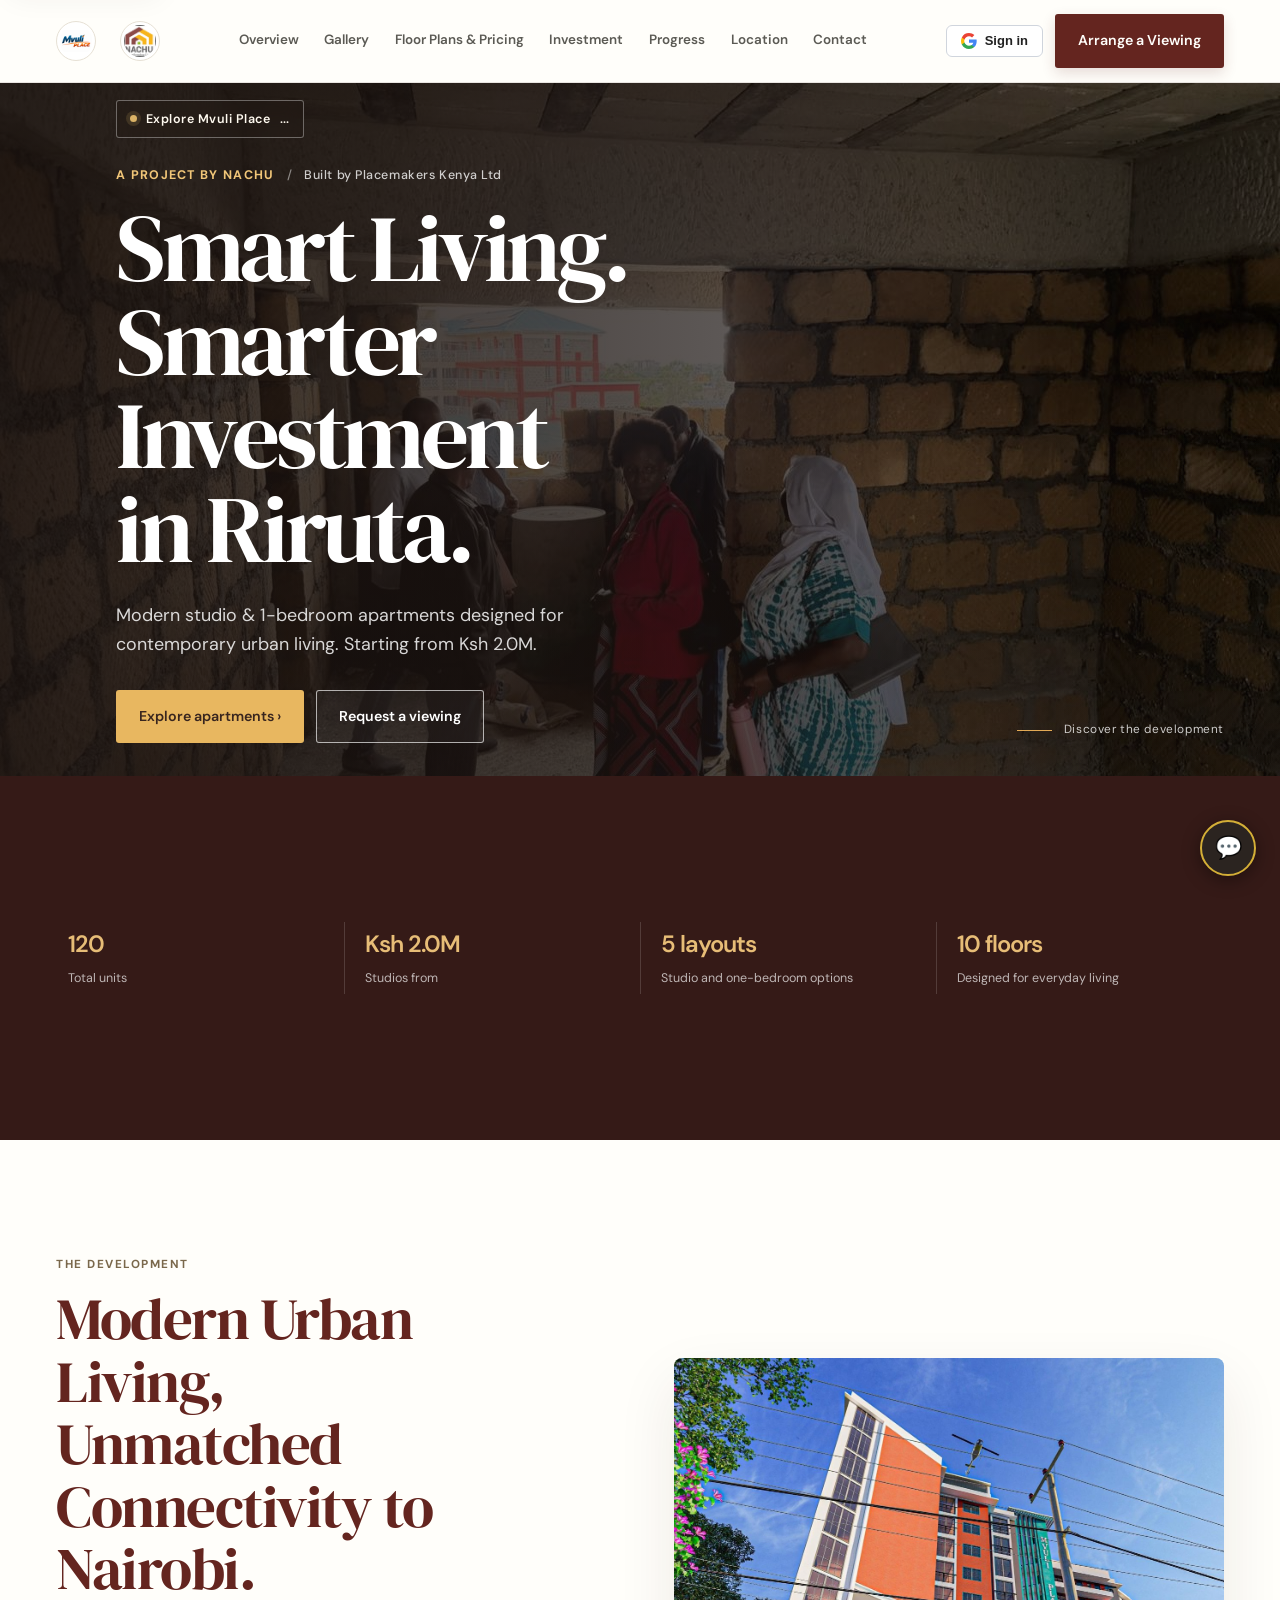
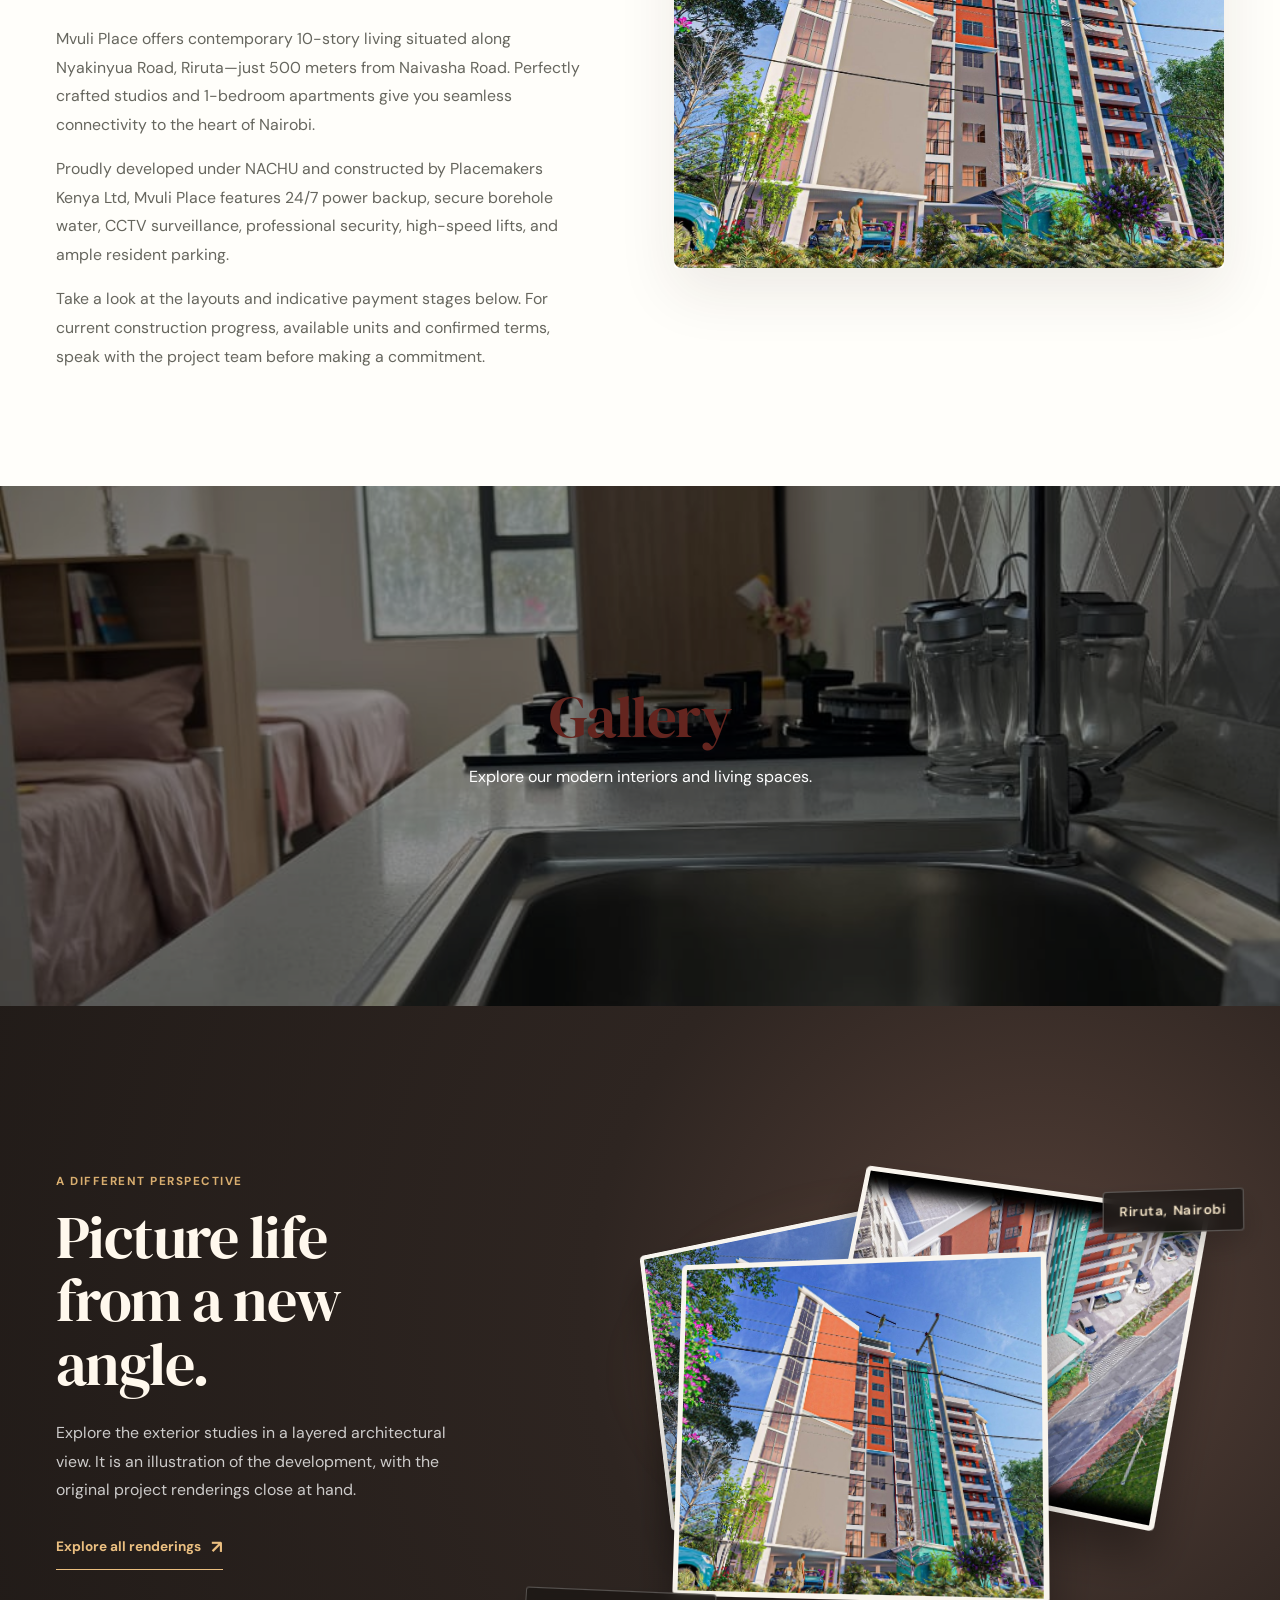
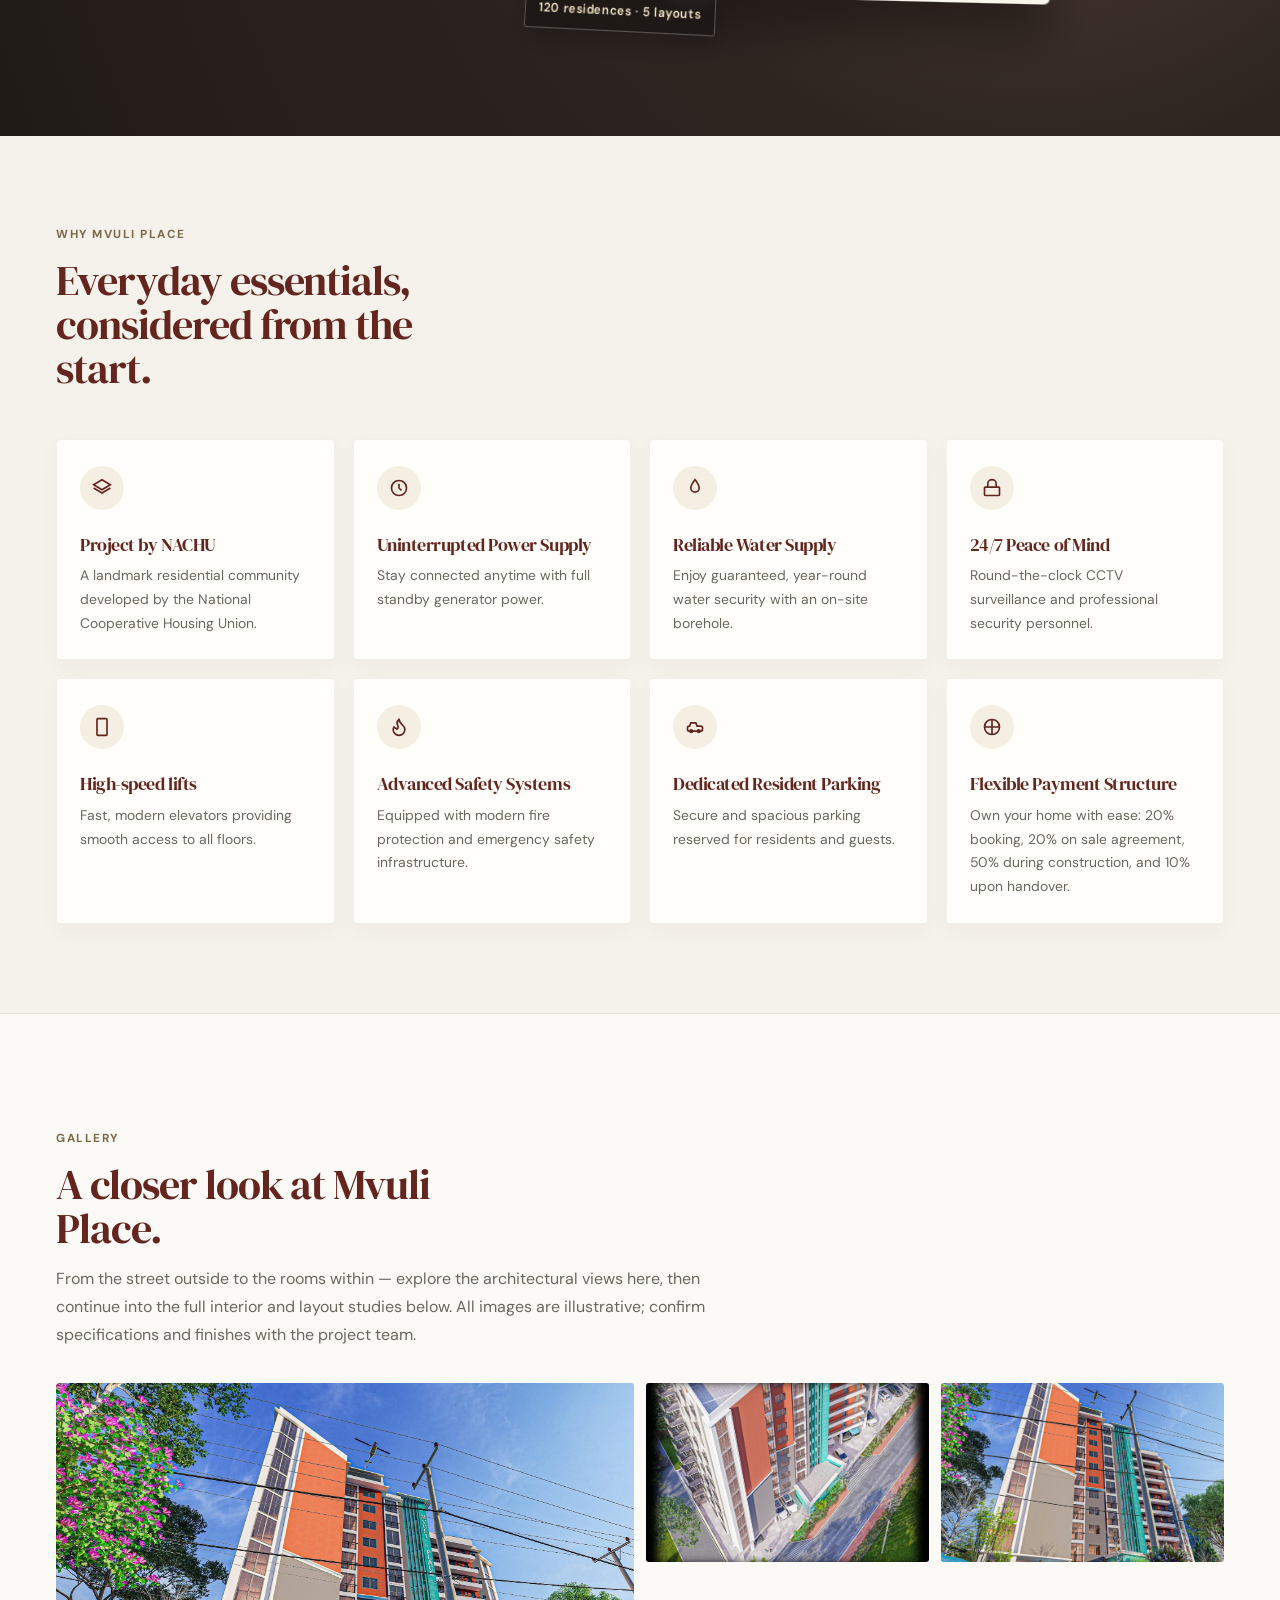
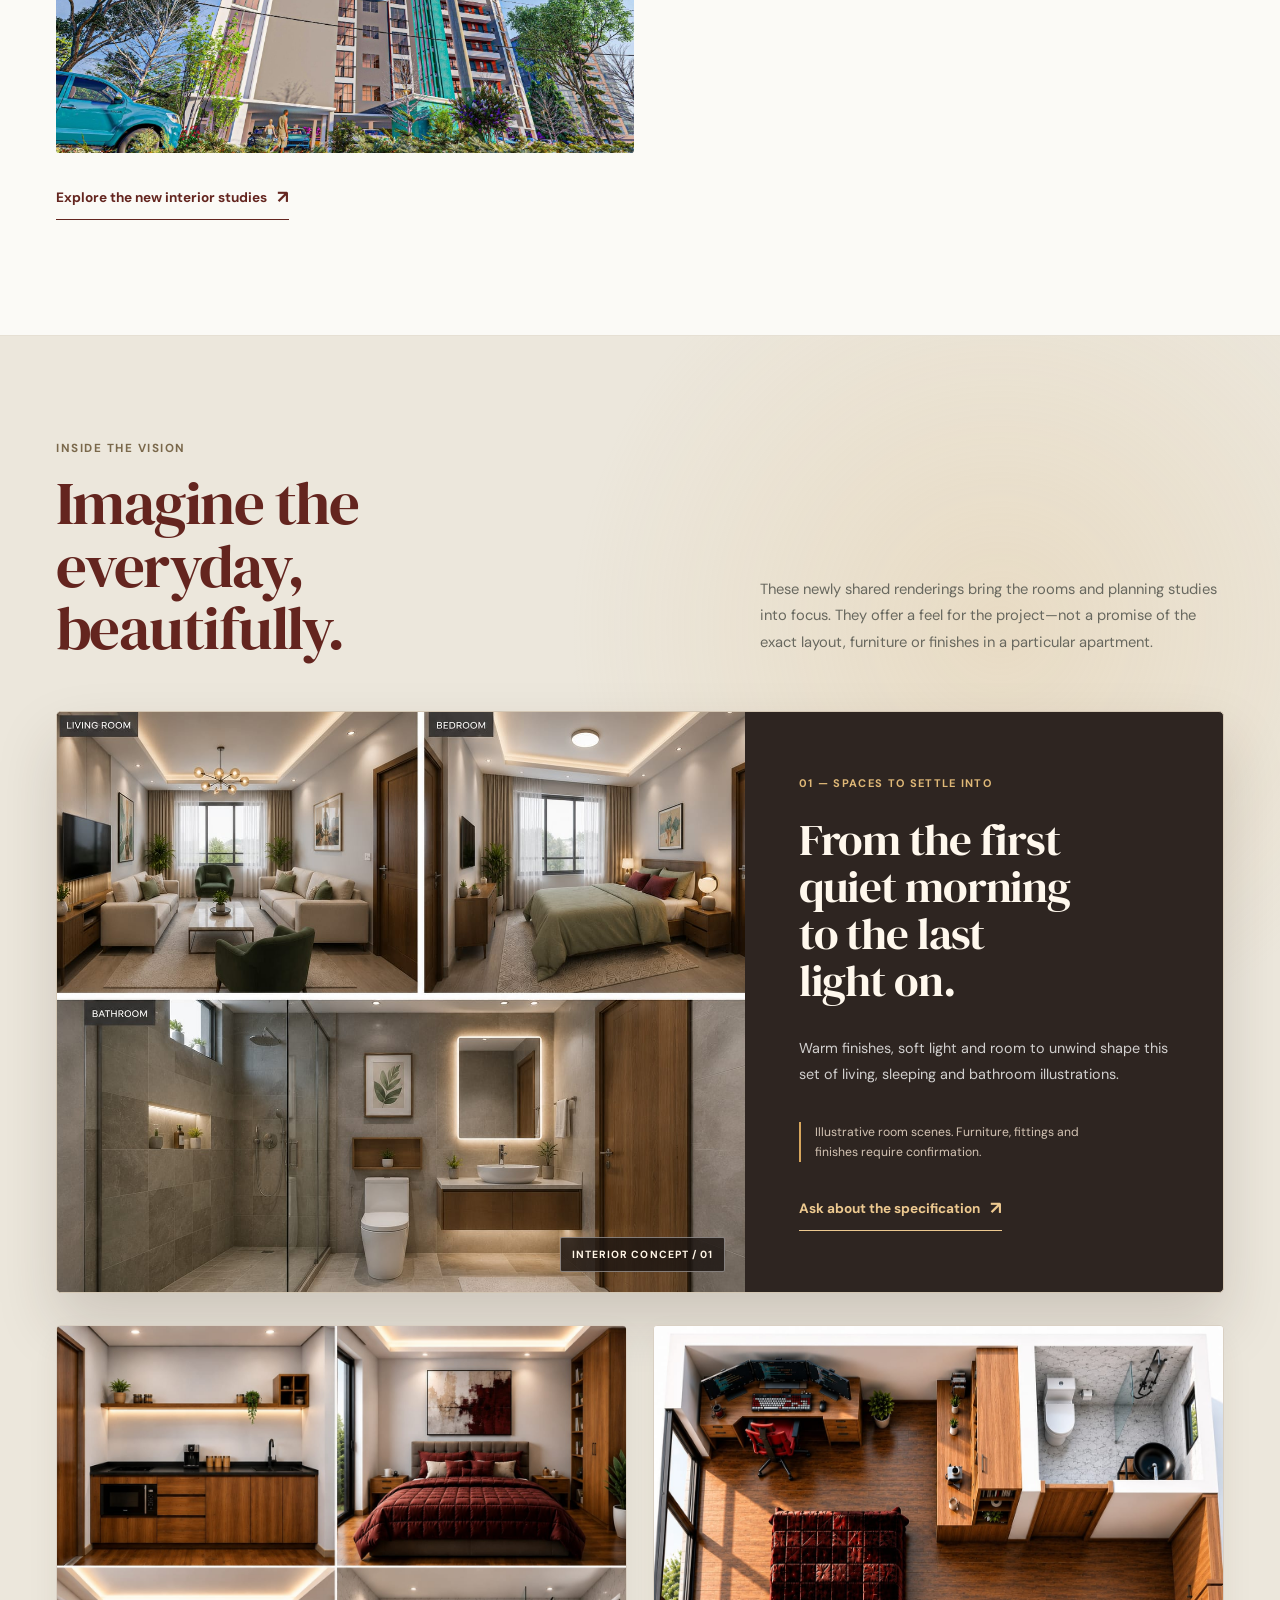
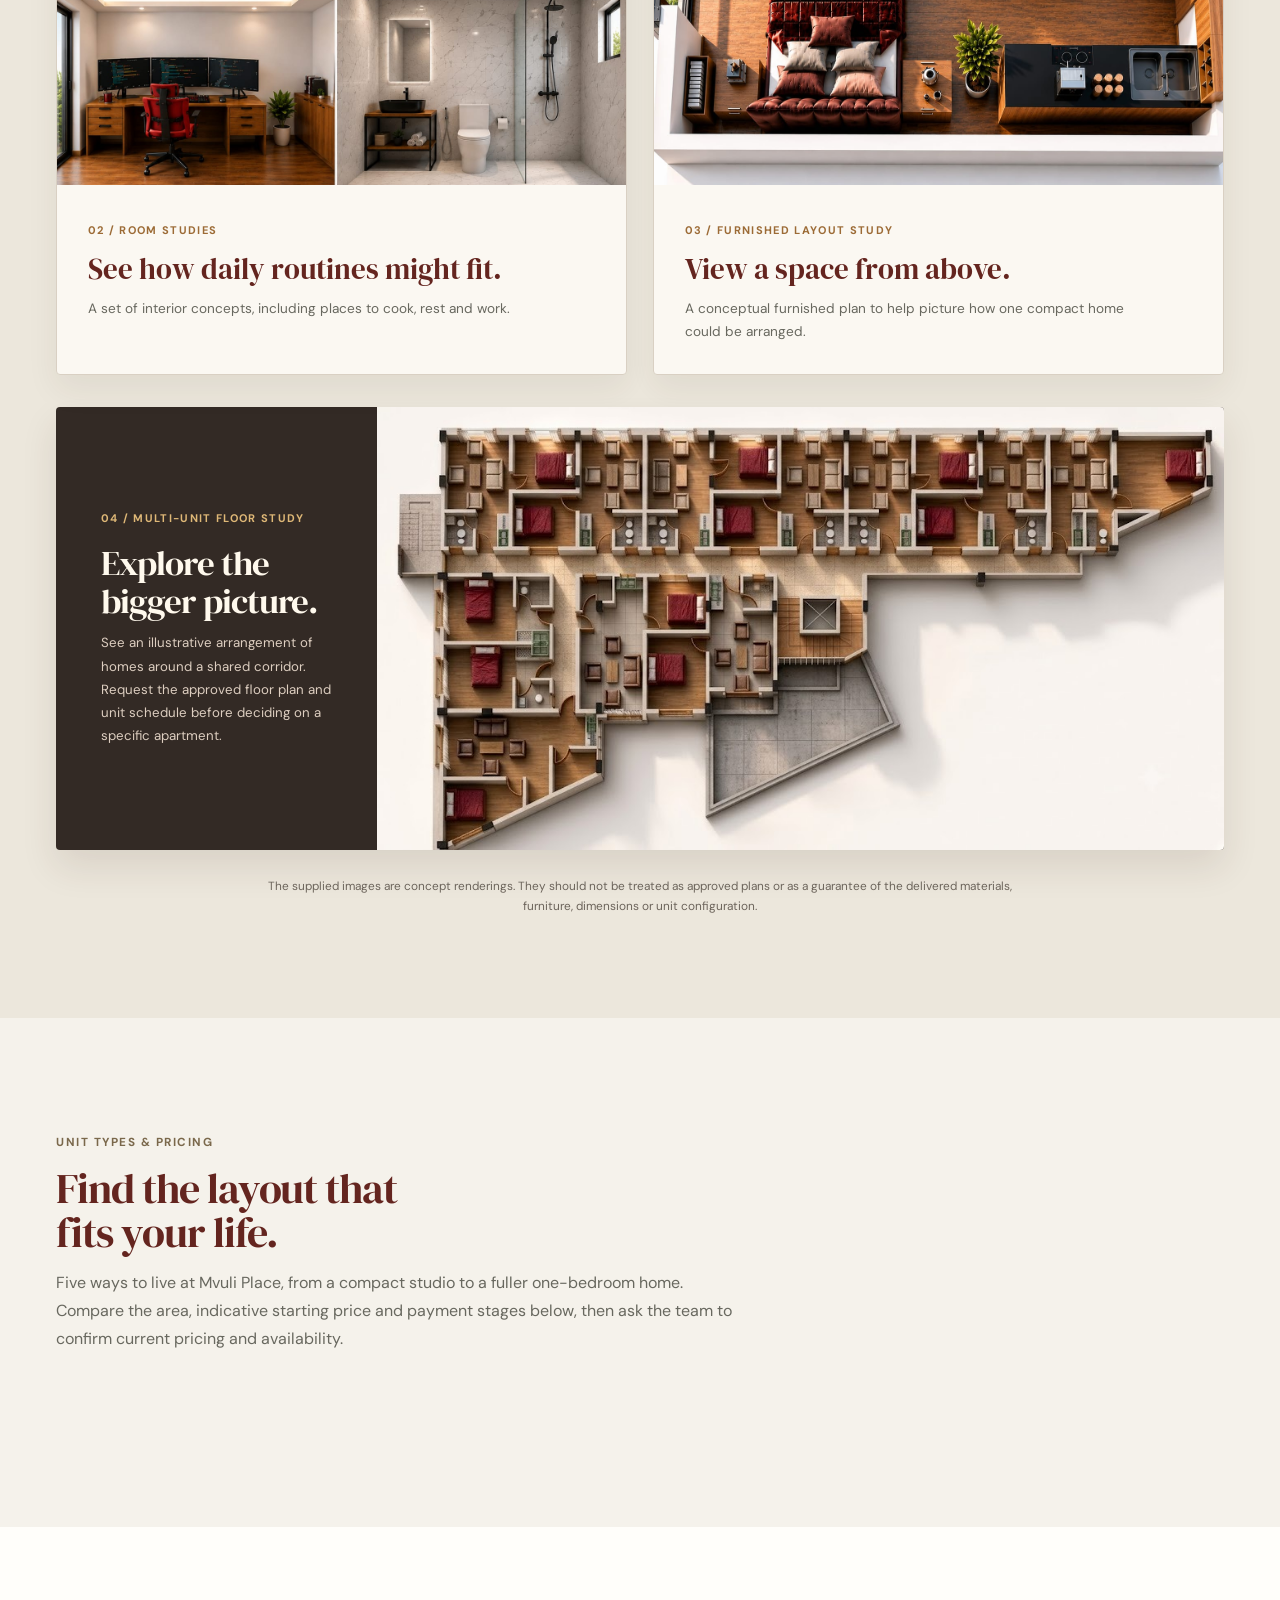
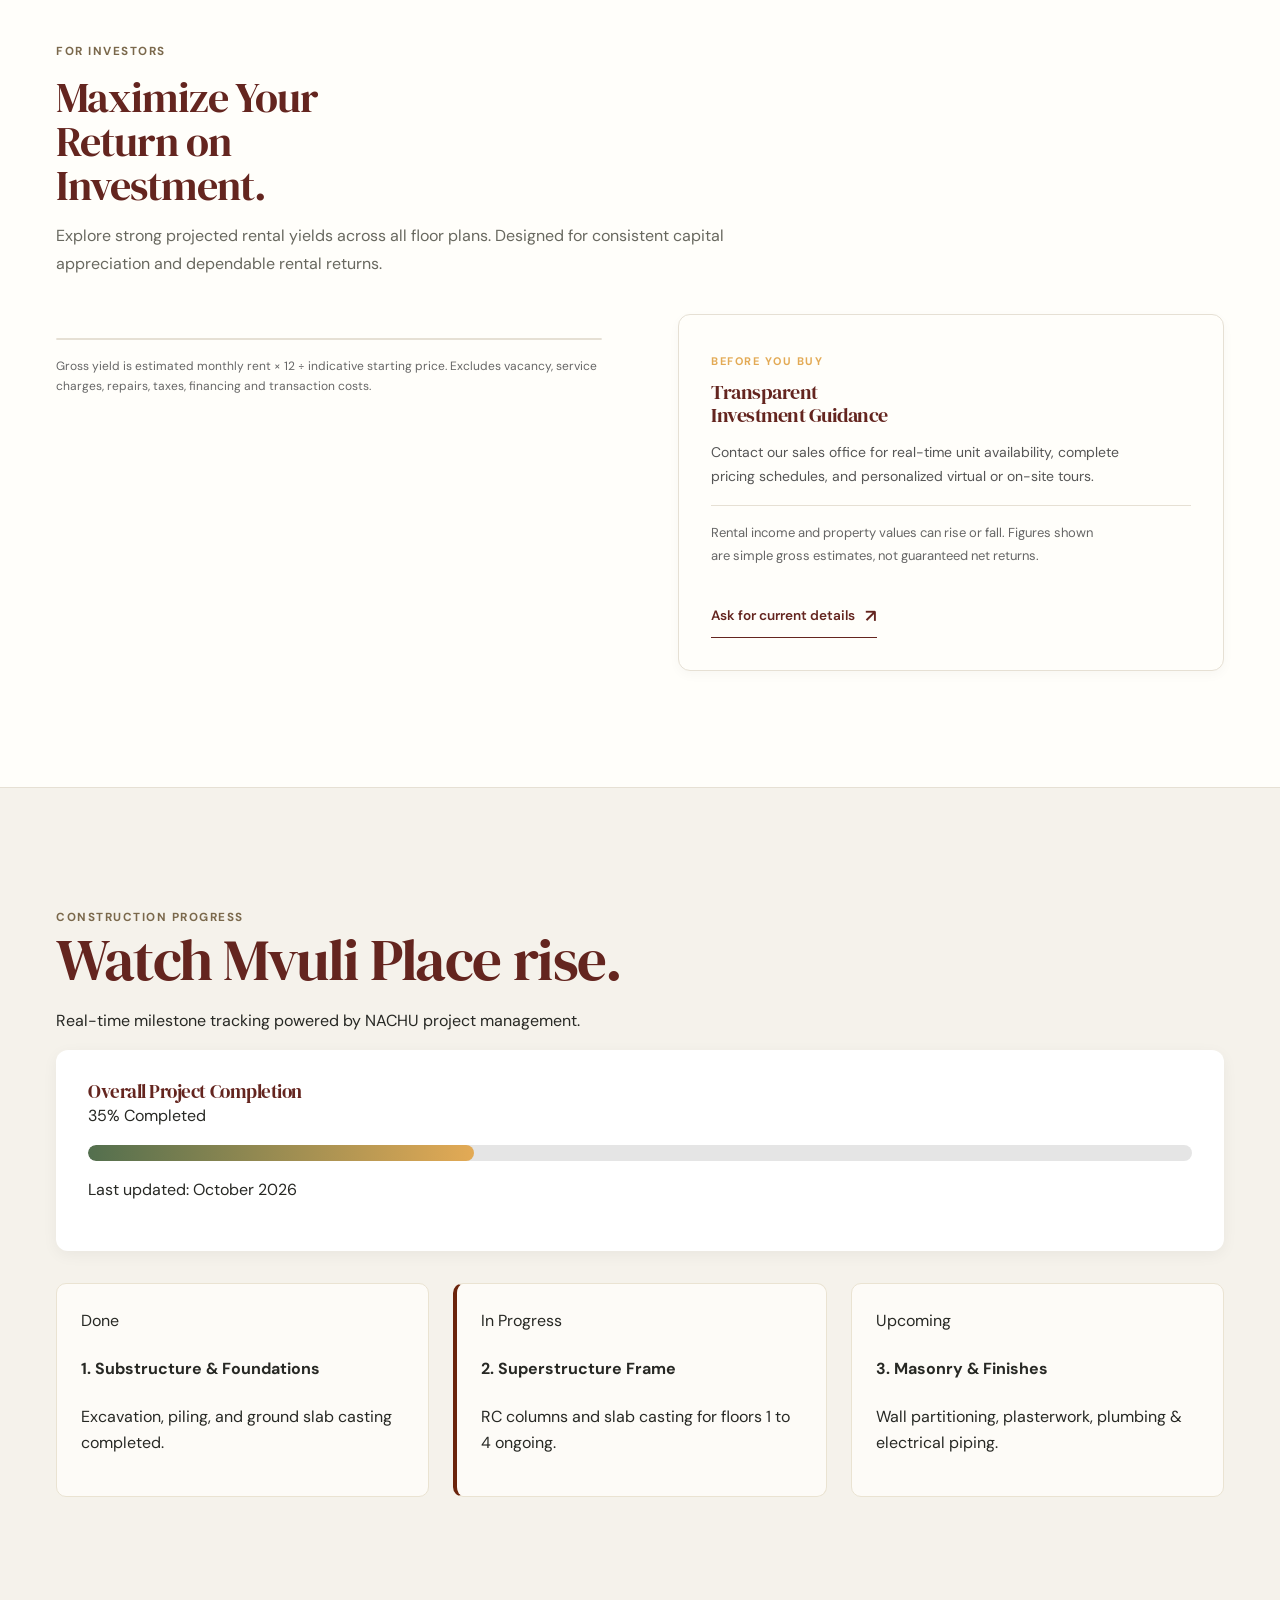
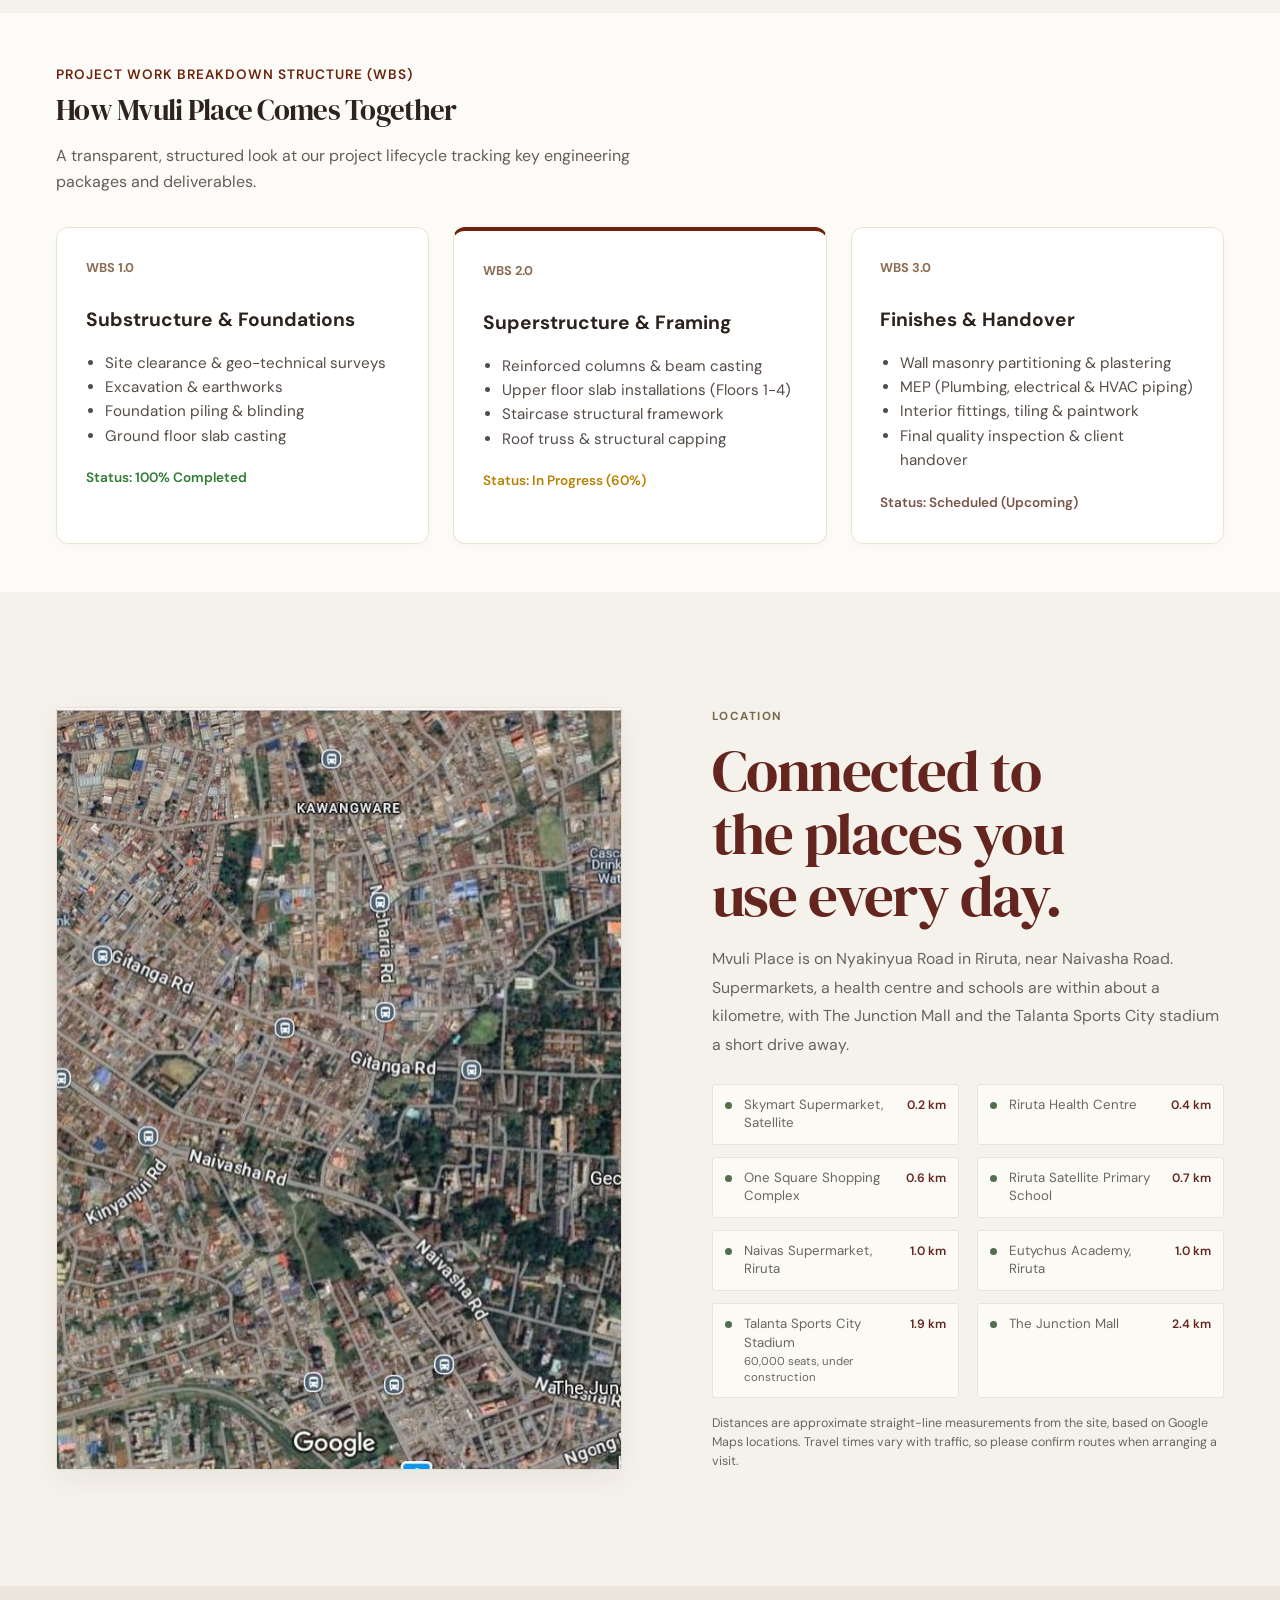
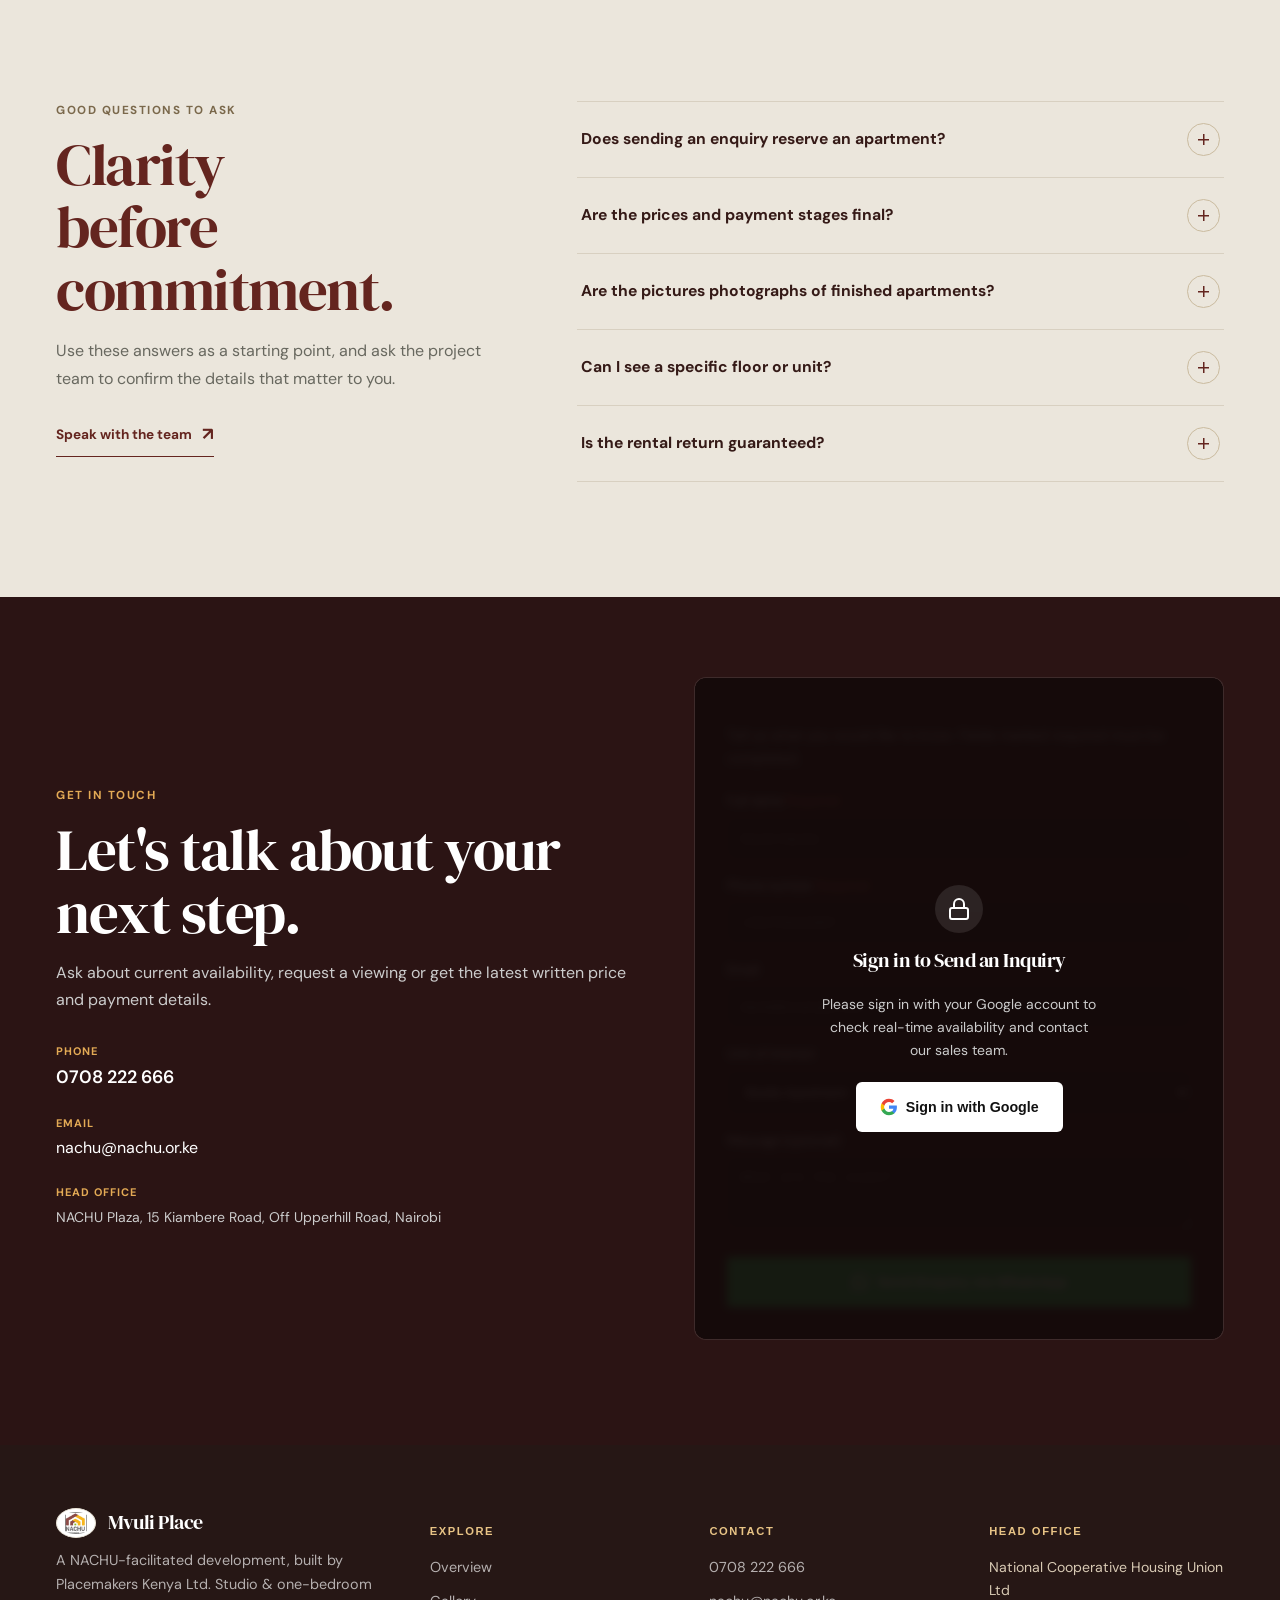
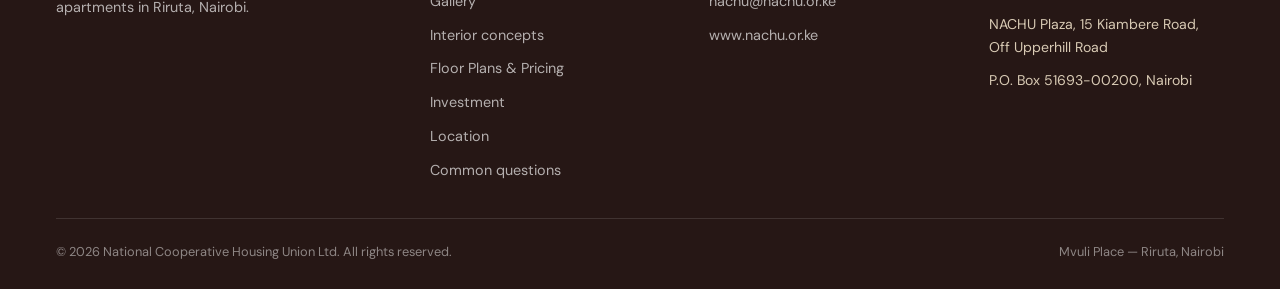
==== commit 34600081: "Reorder overview rotator images to feature finished 3D render first" ====
--- a/index.html
+++ b/index.html
@@ -119,9 +119,9 @@
       </div>
     </div>
     <div class="about-rotator" id="about-rotator" role="img" aria-label="Exterior views of Mvuli Place">
-      <img src="assets/hero-exterior.jpg" alt="" class="is-active" loading="lazy" decoding="async">
-      <img src="assets/aerial-exterior.jpg" alt="" loading="lazy" decoding="async">
-      <img src="assets/exterior-angle.jpg" alt="" loading="lazy" decoding="async">
+    <img src="assets/exterior-angle.jpg" alt="" class="is-active" loading="lazy" decoding="async">
+  <img src="assets/talanta-stadium.webp" alt="" loading="lazy" decoding="async">
+  <img src="assets/hero-exterior.jpg" alt="" loading="lazy" decoding="async">
       <div class="about-rotator-dots" id="about-rotator-dots"></div>
     </div>
   </div>
@@ -381,6 +381,59 @@
         <p>Wall partitioning, plasterwork, plumbing & electrical piping.</p>
         <div class="mini-bar"><div class="fill" style="width: 0%;"></div></div>
       </div>
+    </div>
+  </div>
+</section>
+<!-- CLIENT WBS BREAKDOWN SECTION -->
+<section class="wbs-client-section" style="padding: 3rem 0; background-color: #fdfbf7;">
+  <div class="wrap">
+    <div class="section-header" style="margin-bottom: 2rem;">
+      <span class="eyebrow" style="color: #6b240c; font-weight: 600; text-transform: uppercase; font-size: 0.85rem; letter-spacing: 1px;">PROJECT WORK BREAKDOWN STRUCTURE (WBS)</span>
+      <h3 style="font-size: 1.8rem; color: #2c221e; margin-top: 0.5rem;">How Mvuli Place Comes Together</h3>
+      <p style="color: #665c58; max-width: 600px;">A transparent, structured look at our project lifecycle tracking key engineering packages and deliverables.</p>
+    </div>
+
+    <div class="wbs-grid" style="display: grid; grid-template-columns: repeat(auto-fit, minmax(280px, 1fr)); gap: 1.5rem;">
+      
+      <!-- WBS Package 1 -->
+      <div class="wbs-card" style="background: #ffffff; padding: 1.8rem; border-radius: 12px; border: 1px solid #eae3d2; box-shadow: 0 4px 12px rgba(0,0,0,0.02);">
+        <div style="font-size: 0.8rem; font-weight: bold; color: #8c6d53; margin-bottom: 0.4rem;">WBS 1.0</div>
+        <h4 style="font-size: 1.2rem; color: #2c221e; margin-bottom: 0.8rem;">Substructure & Foundations</h4>
+        <ul style="padding-left: 1.2rem; color: #554c48; font-size: 0.95rem; line-height: 1.6;">
+          <li>Site clearance & geo-technical surveys</li>
+          <li>Excavation & earthworks</li>
+          <li>Foundation piling & blinding</li>
+          <li>Ground floor slab casting</li>
+        </ul>
+        <div style="margin-top: 1.2rem; font-size: 0.85rem; font-weight: 600; color: #2e7d32;">Status: 100% Completed</div>
+      </div>
+
+      <!-- WBS Package 2 -->
+      <div class="wbs-card" style="background: #ffffff; padding: 1.8rem; border-radius: 12px; border: 1px solid #eae3d2; box-shadow: 0 4px 12px rgba(0,0,0,0.02); border-top: 4px solid #6b240c;">
+        <div style="font-size: 0.8rem; font-weight: bold; color: #8c6d53; margin-bottom: 0.4rem;">WBS 2.0</div>
+        <h4 style="font-size: 1.2rem; color: #2c221e; margin-bottom: 0.8rem;">Superstructure & Framing</h4>
+        <ul style="padding-left: 1.2rem; color: #554c48; font-size: 0.95rem; line-height: 1.6;">
+          <li>Reinforced columns & beam casting</li>
+          <li>Upper floor slab installations (Floors 1-4)</li>
+          <li>Staircase structural framework</li>
+          <li>Roof truss & structural capping</li>
+        </ul>
+        <div style="margin-top: 1.2rem; font-size: 0.85rem; font-weight: 600; color: #b78103;">Status: In Progress (60%)</div>
+      </div>
+
+      <!-- WBS Package 3 -->
+      <div class="wbs-card" style="background: #ffffff; padding: 1.8rem; border-radius: 12px; border: 1px solid #eae3d2; box-shadow: 0 4px 12px rgba(0,0,0,0.02);">
+        <div style="font-size: 0.8rem; font-weight: bold; color: #8c6d53; margin-bottom: 0.4rem;">WBS 3.0</div>
+        <h4 style="font-size: 1.2rem; color: #2c221e; margin-bottom: 0.8rem;">Finishes & Handover</h4>
+        <ul style="padding-left: 1.2rem; color: #554c48; font-size: 0.95rem; line-height: 1.6;">
+          <li>Wall masonry partitioning & plastering</li>
+          <li>MEP (Plumbing, electrical & HVAC piping)</li>
+          <li>Interior fittings, tiling & paintwork</li>
+          <li>Final quality inspection & client handover</li>
+        </ul>
+        <div style="margin-top: 1.2rem; font-size: 0.85rem; font-weight: 600; color: #795548;">Status: Scheduled (Upcoming)</div>
+      </div>
+
     </div>
   </div>
 </section>
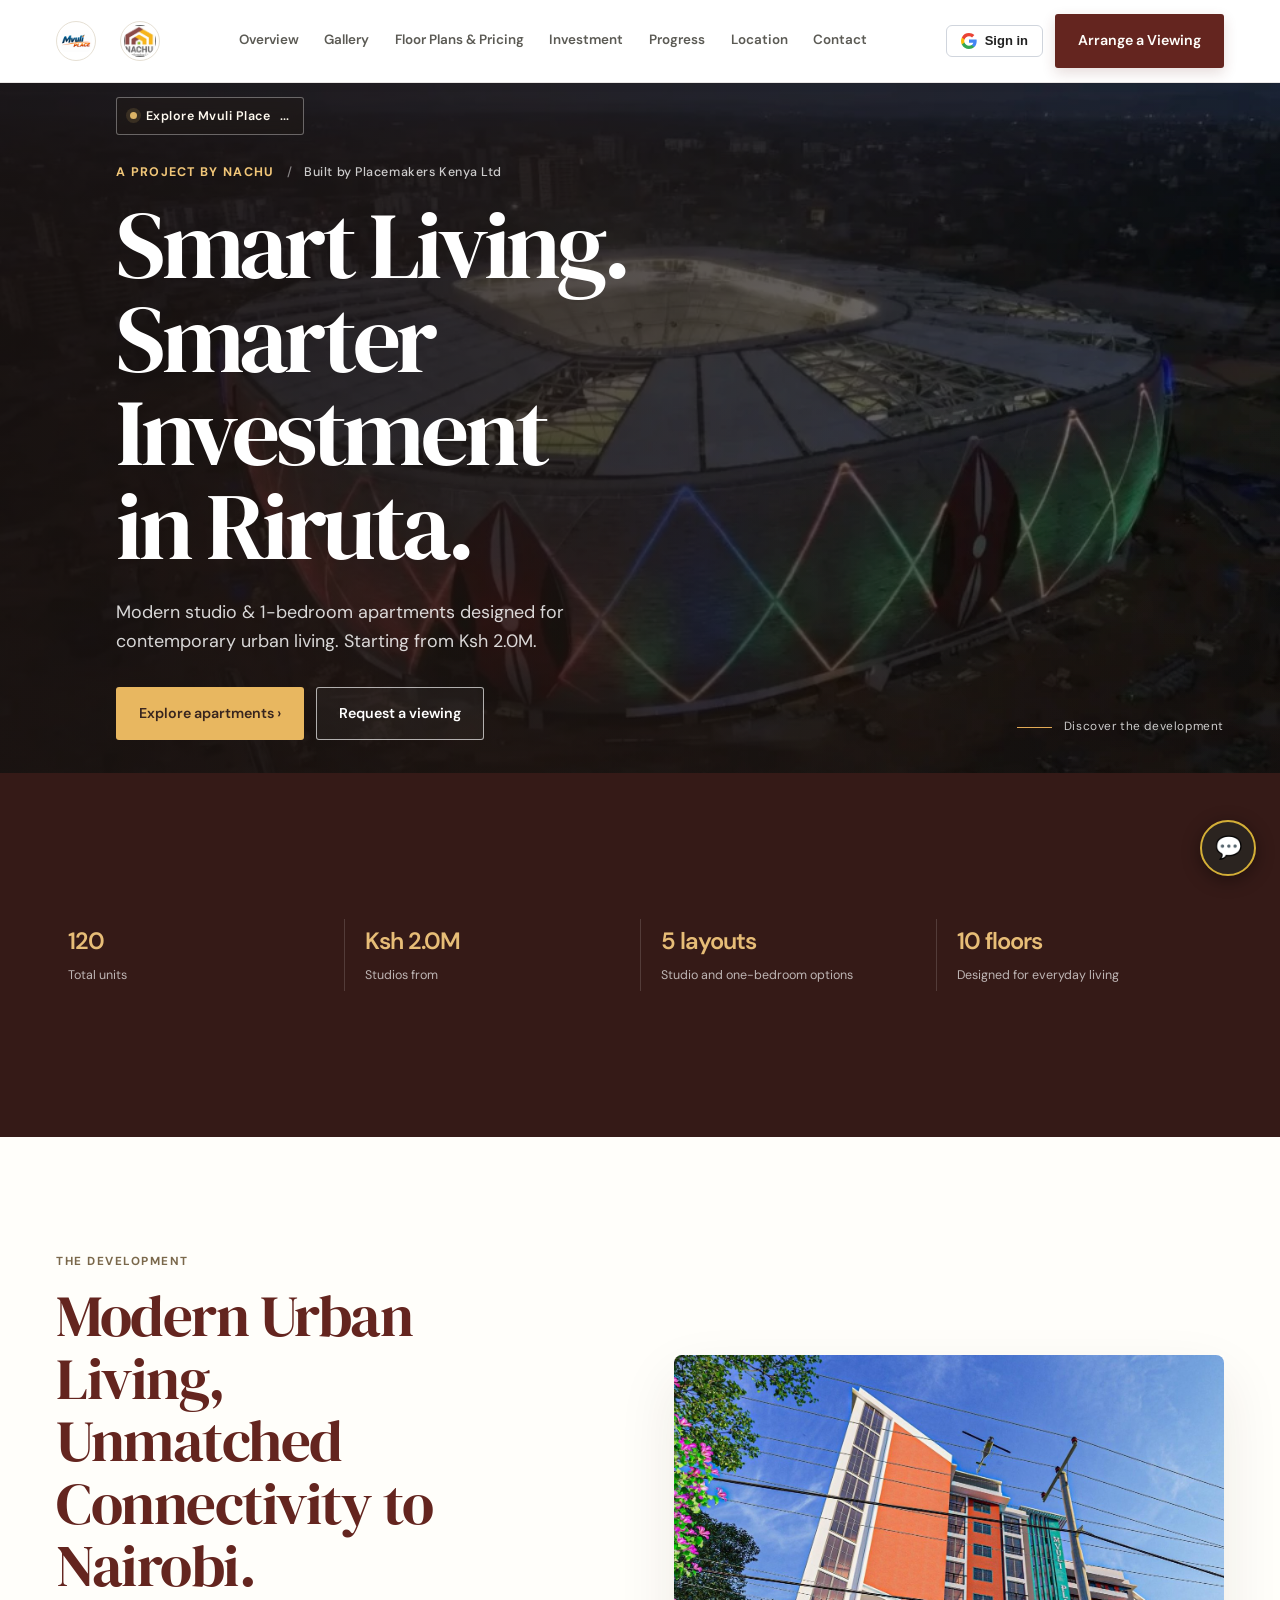
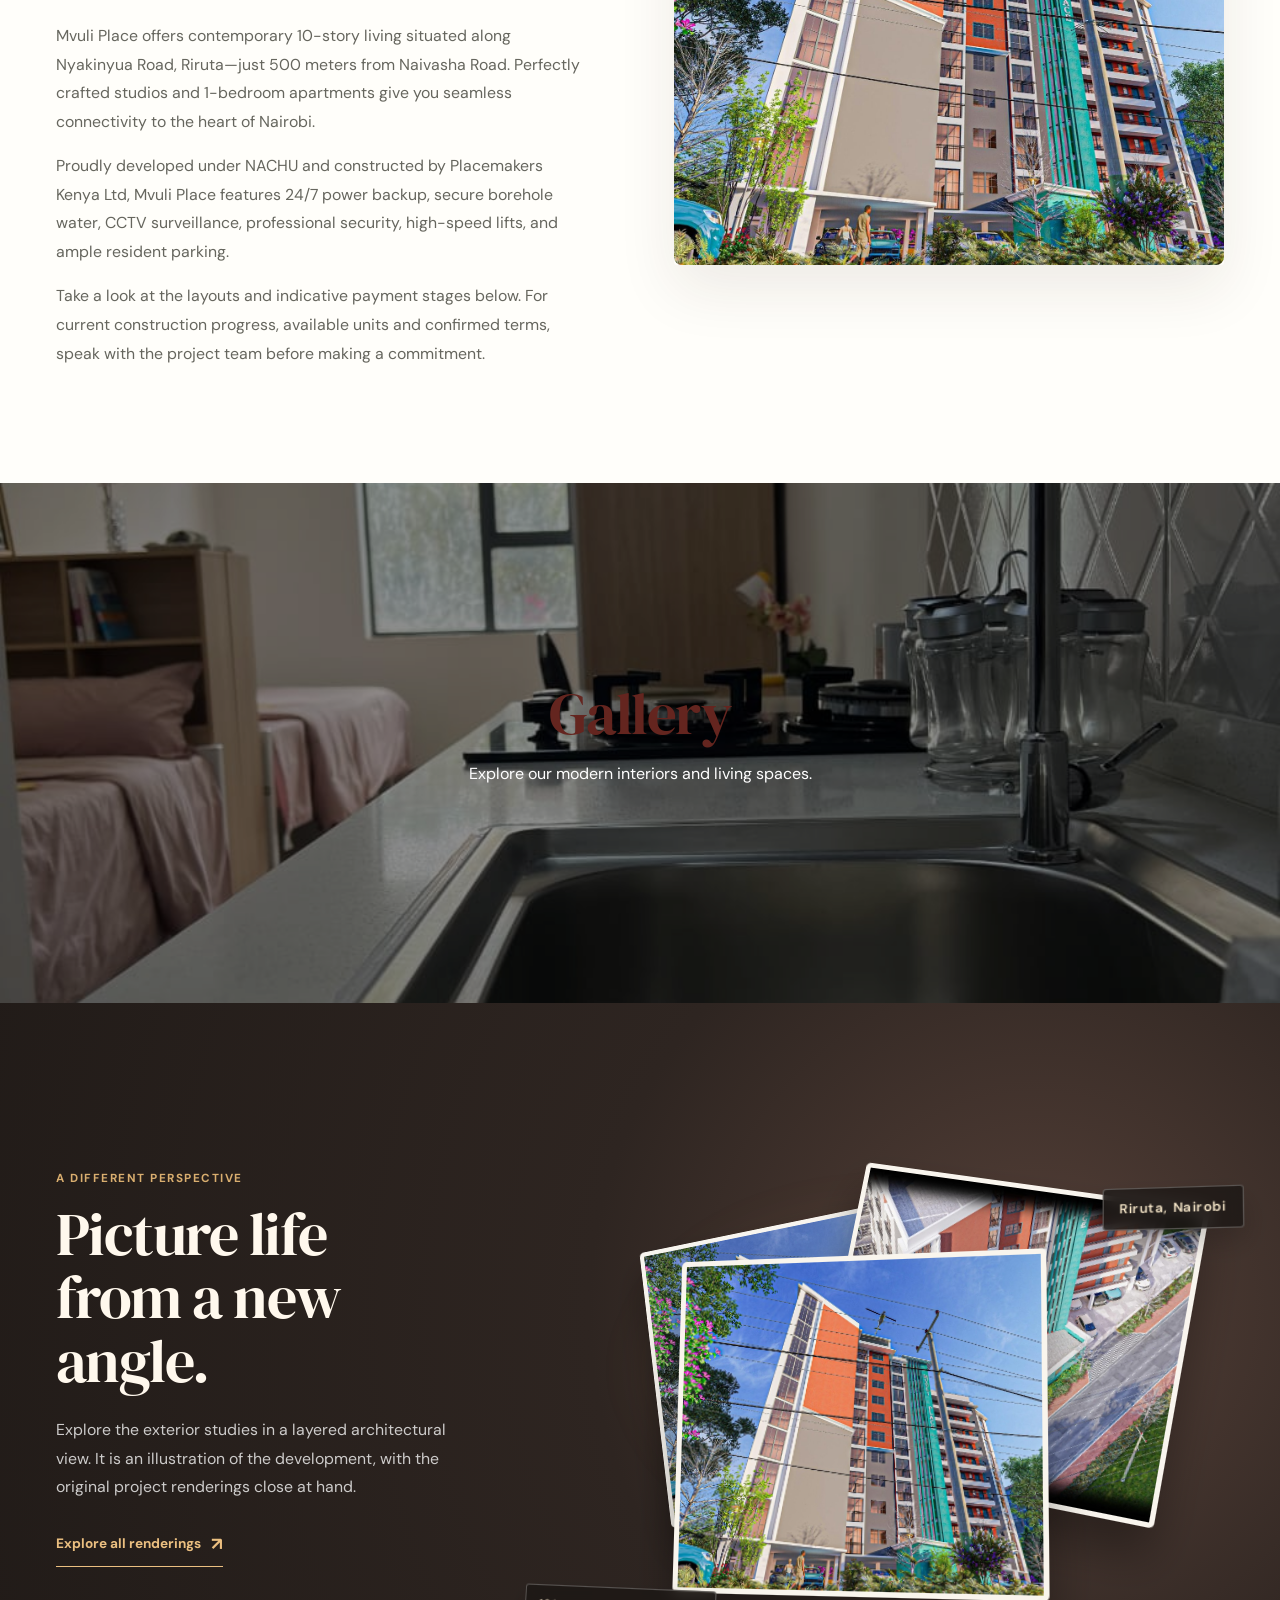
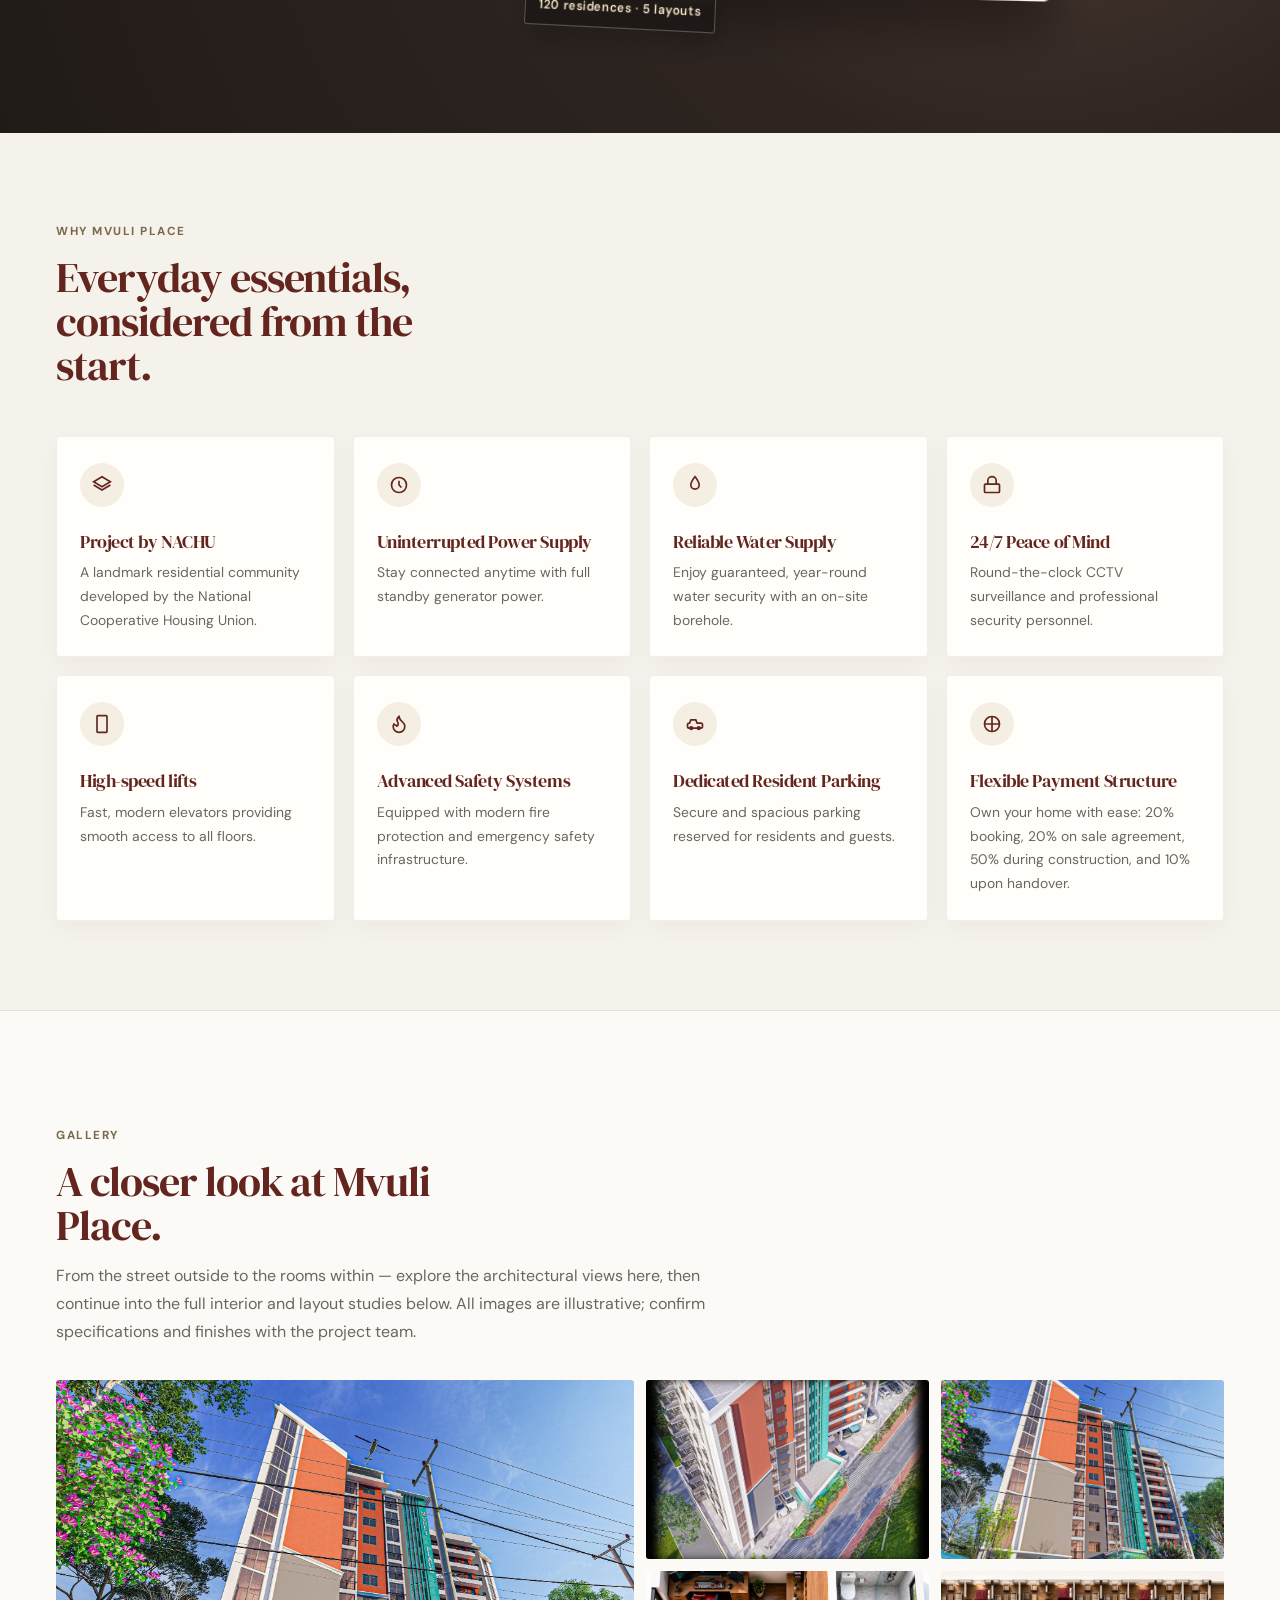
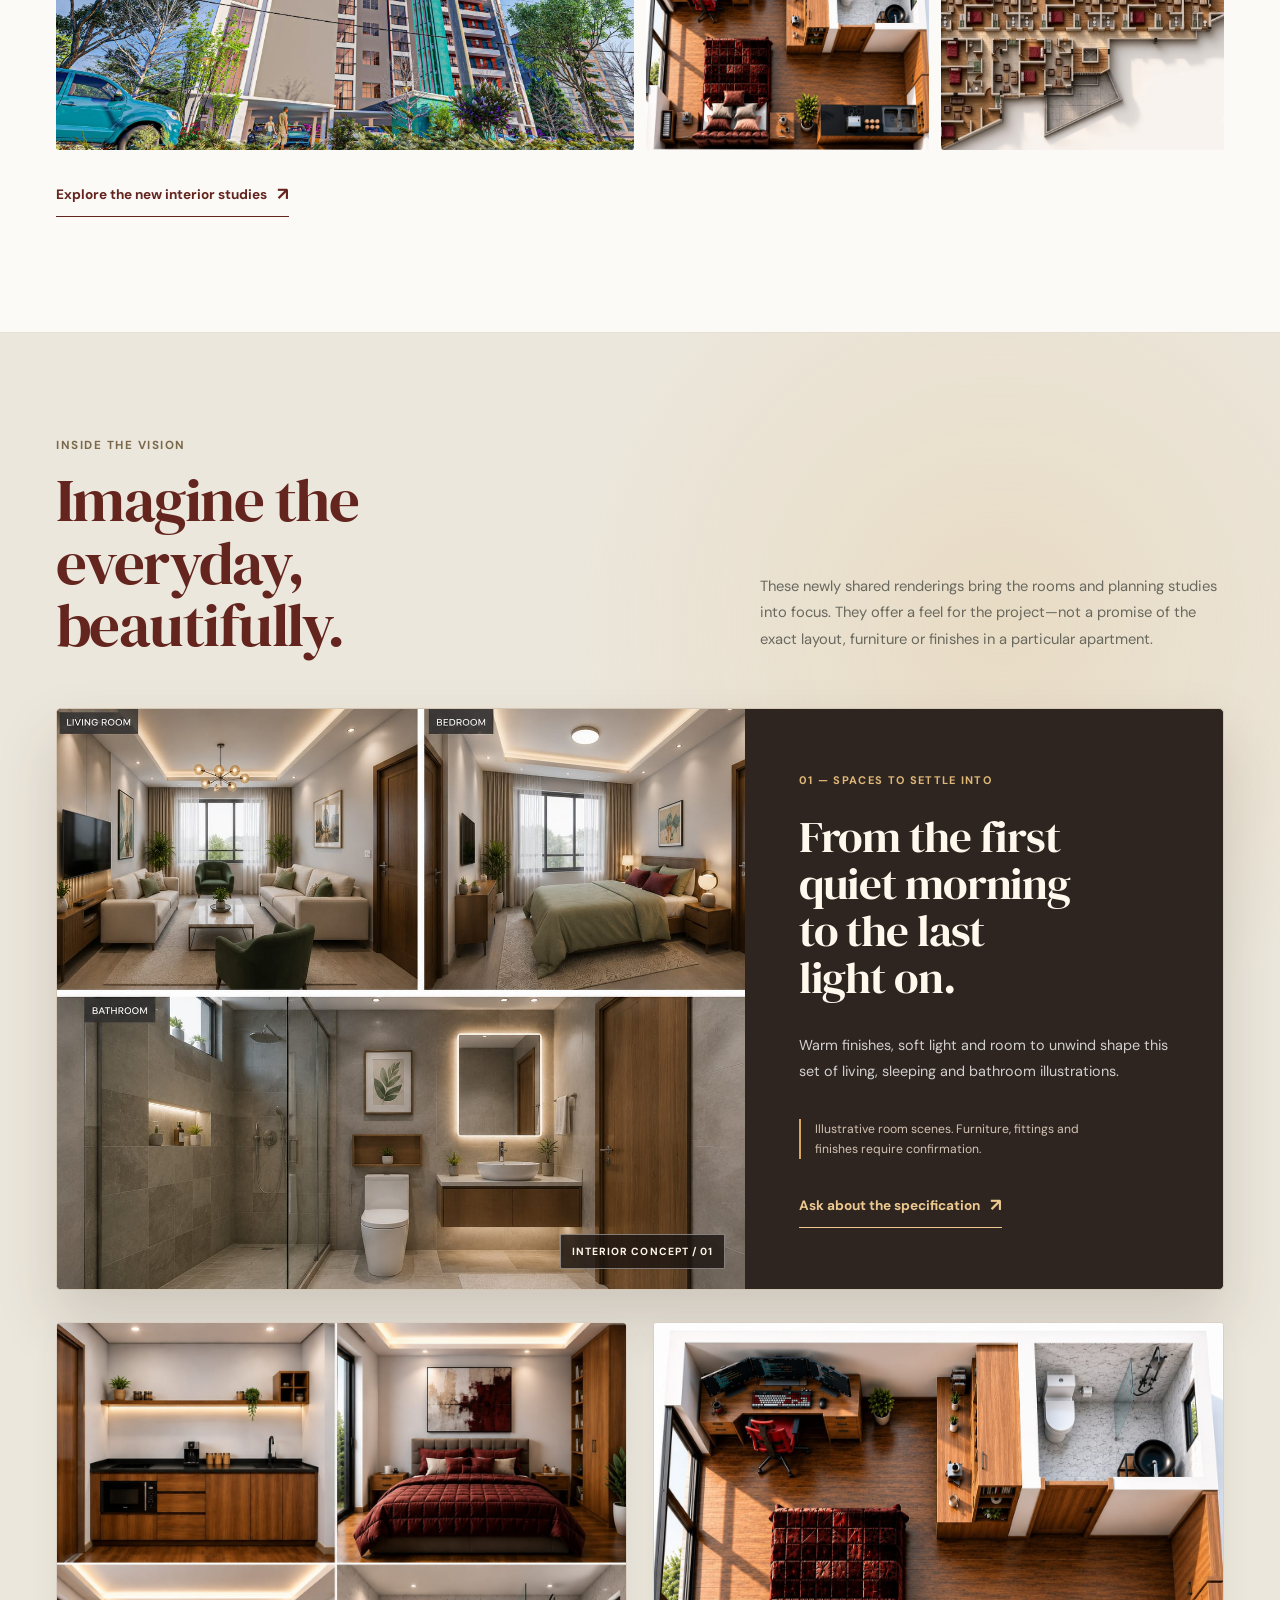
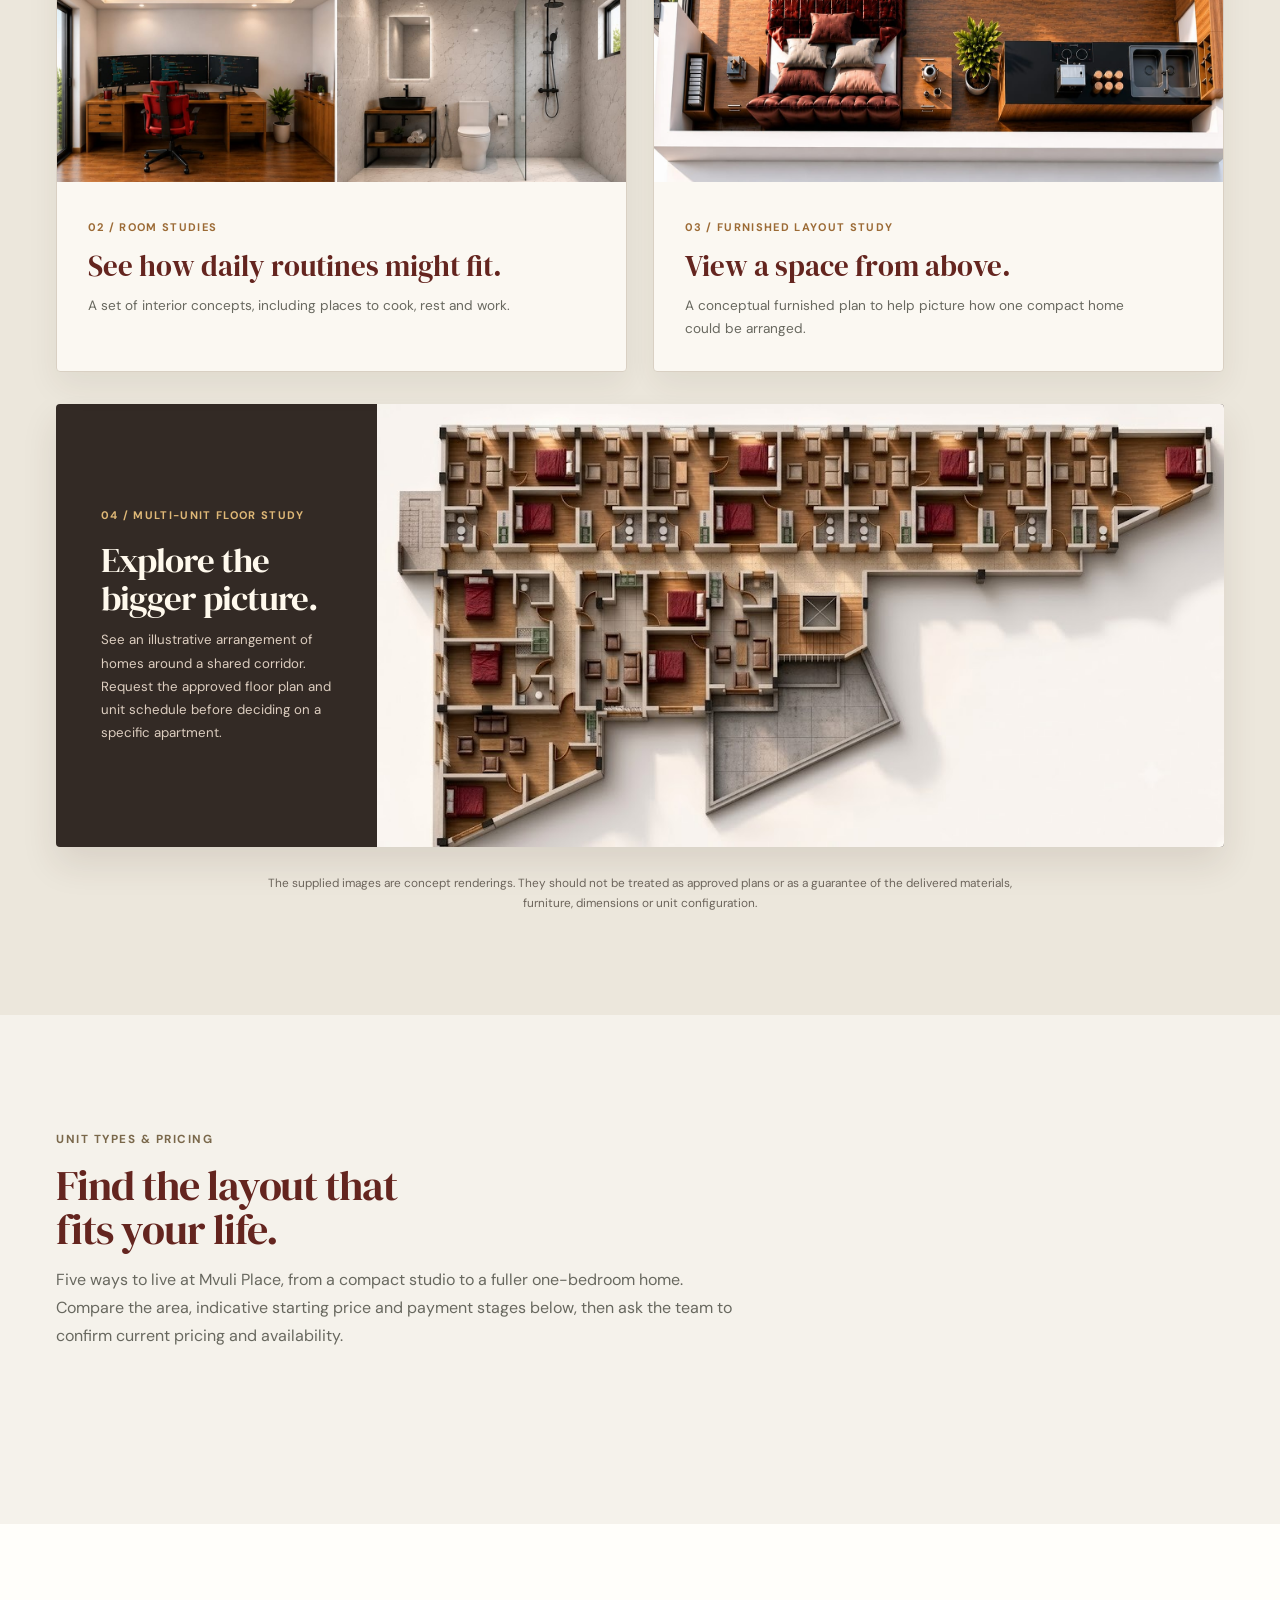
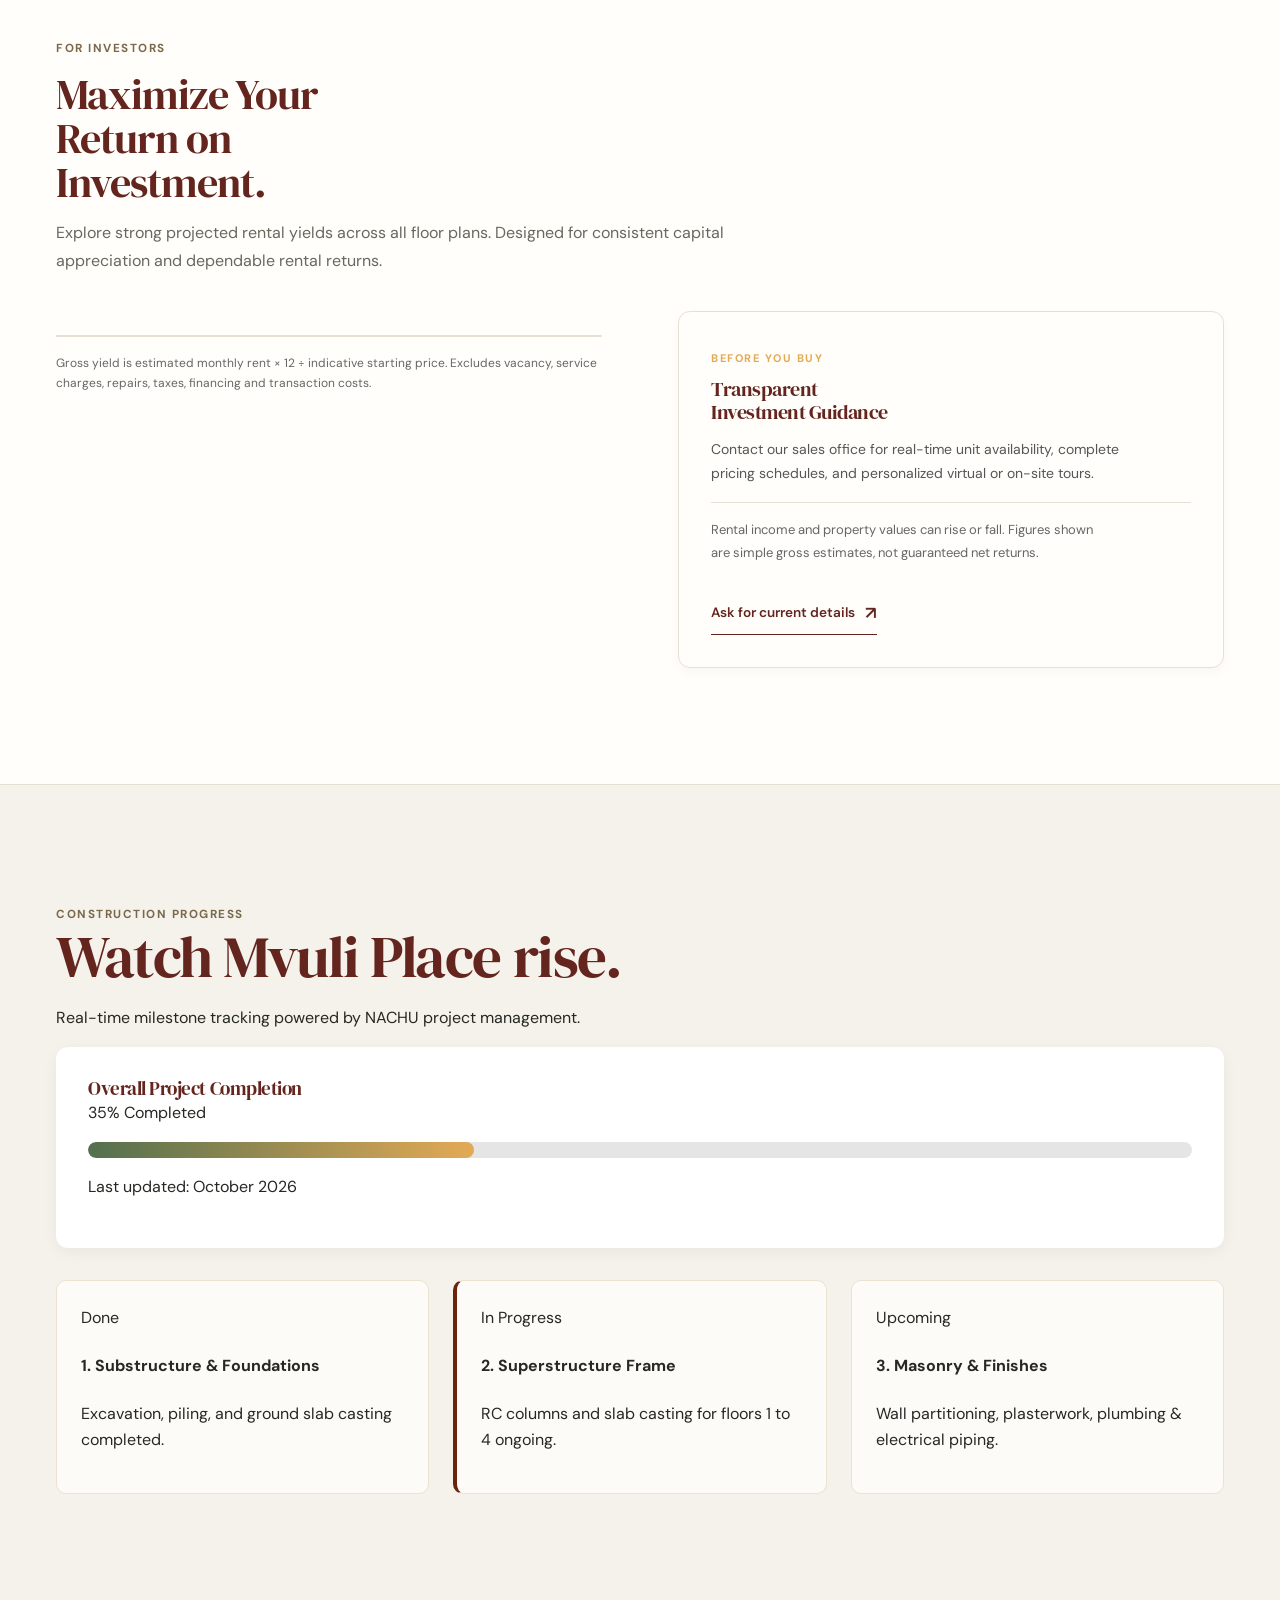
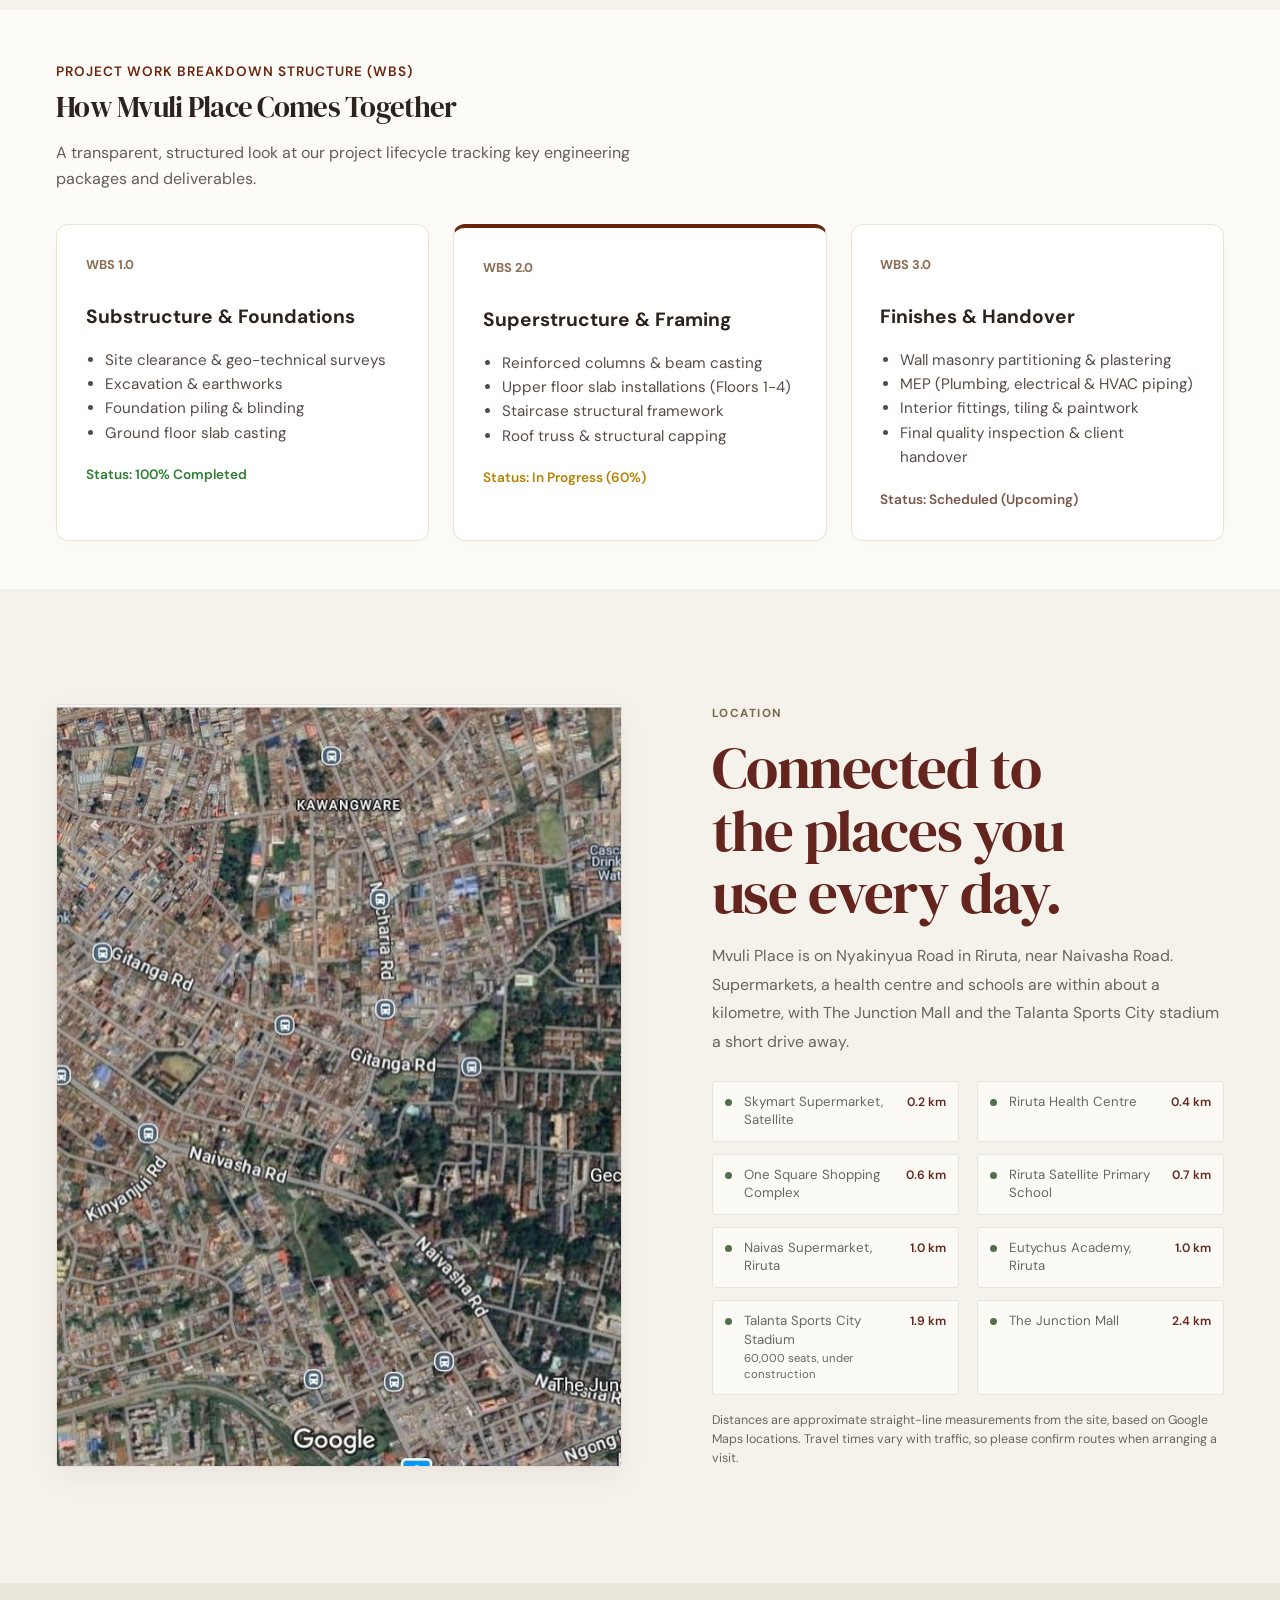
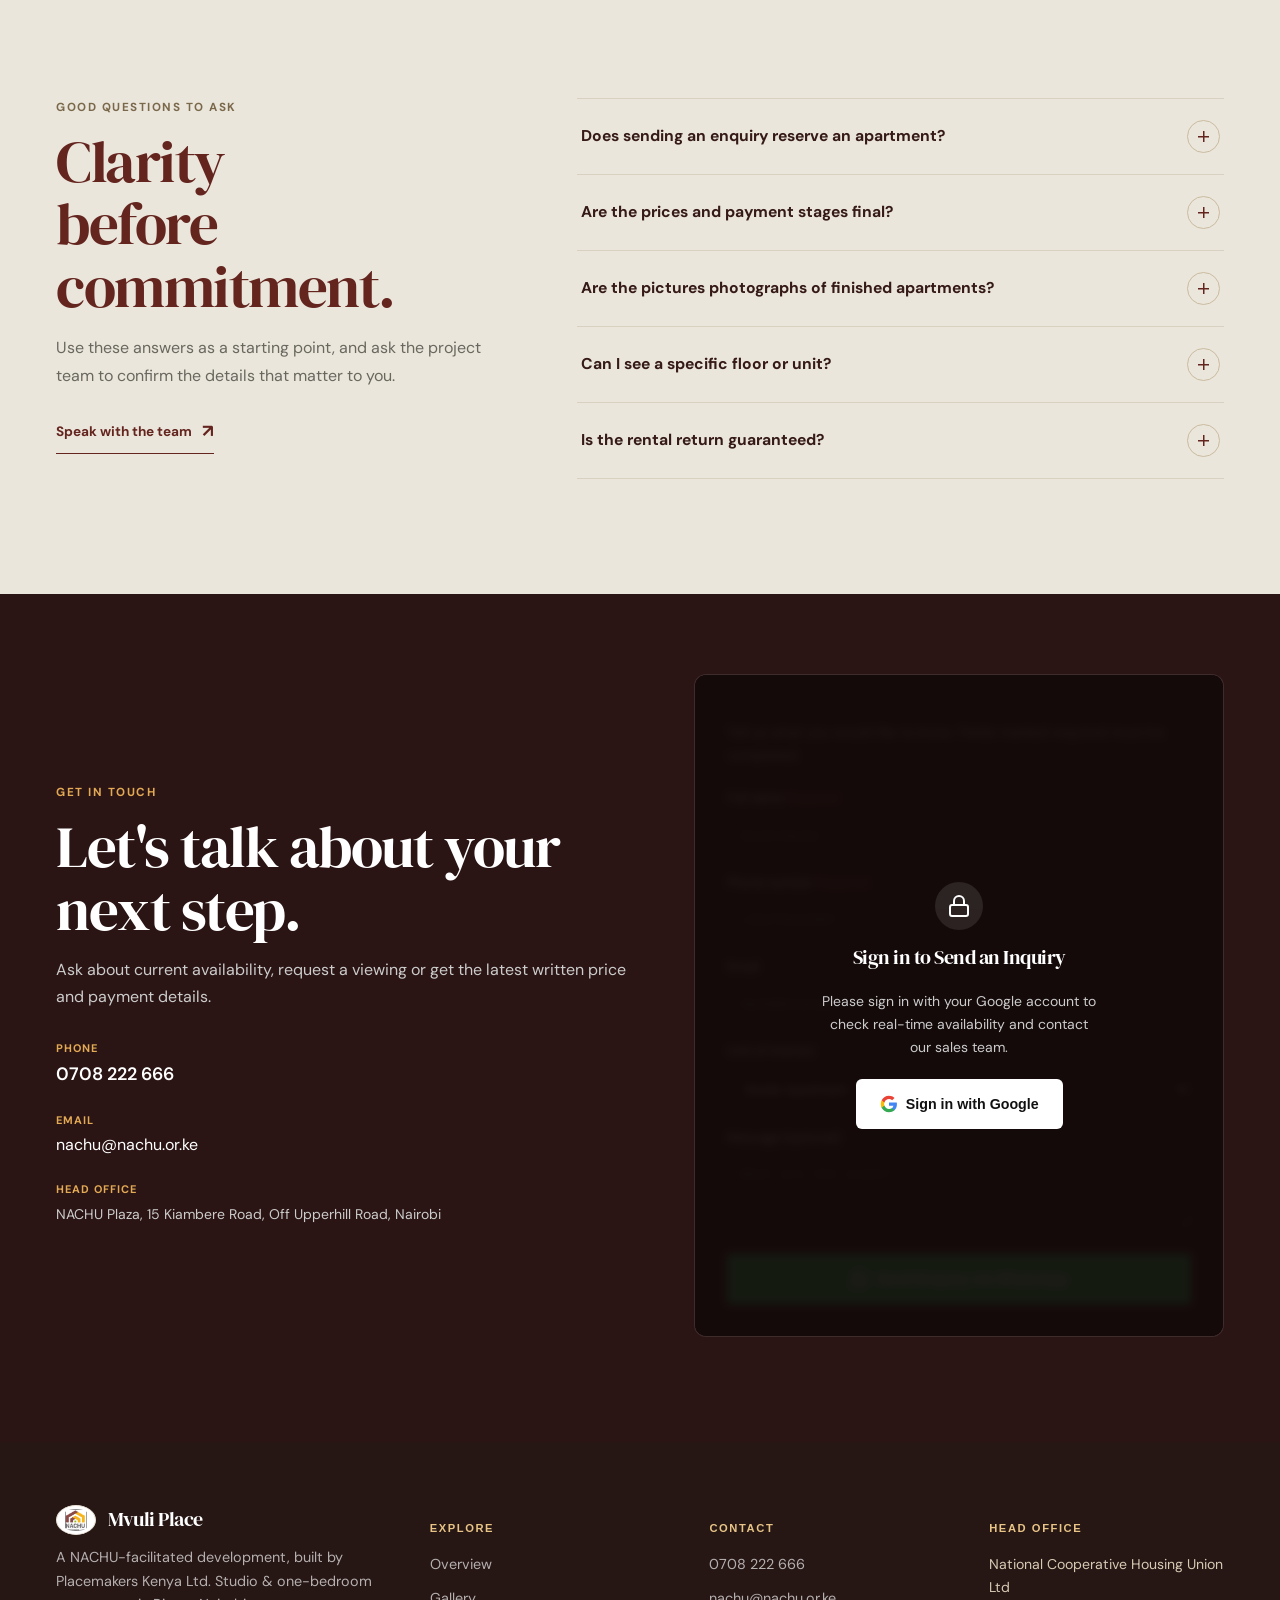
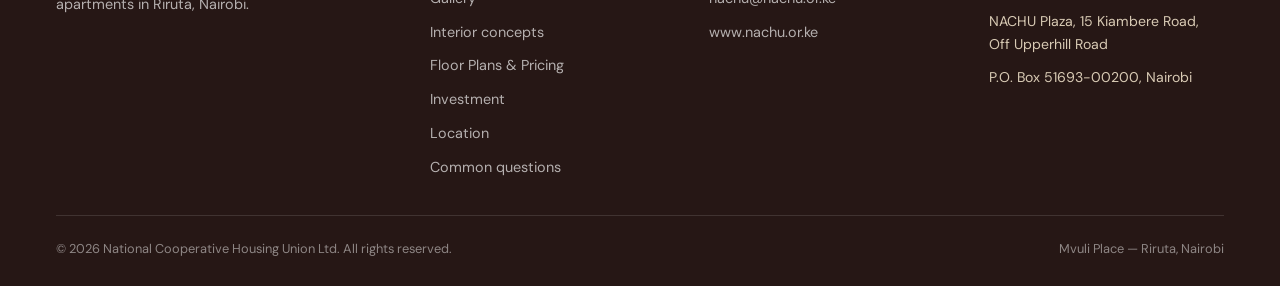
==== commit 98b54e9c: "Add smart hide/show scroll navbar behavior for desktop" ====
--- a/index.html
+++ b/index.html
@@ -72,16 +72,18 @@
 
 <main id="main-content">
 <header class="hero">
- <div class="slideshow-bg">
-  <div class="slide active" style="background-image: url('assets/site-progress-1.jpeg');"></div>
-  <div class="slide" style="background-image: url('assets/site-progress-2.jpeg');"></div>
-  <div class="slide" style="background-image: url('assets/site-progress-3.jpeg');"></div>
-  <div class="slide" style="background-image: url('assets/junction-mall-1.jpg');"></div>
-  <div class="slide" style="background-image: url('assets/moi-highschool.jpg');"></div>
-  <div class="slide" style="background-image: url('assets/talanta-stadium.webp');"></div>
-  <div class="slide" style="background-image: url('assets/karen-hospital.jpg');"></div>
-</div>
-
+<div class="slideshow-bg">
+        <div class="slide active" style="background-image: url('assets/hero-exterior.jpg');"></div>
+        <div class="slide" style="background-image: url('assets/talanta-stadium.webp');"></div>
+        <div class="slide" style="background-image: url('assets/exterior-angle.jpg');"></div>
+        <div class="slide" style="background-image: url('assets/junction-mall-1.jpg');"></div>
+        <div class="slide" style="background-image: url('assets/aerial-exterior.jpg');"></div>
+        <div class="slide" style="background-image: url('assets/riruta-primary.jpg');"></div>
+        <div class="slide" style="background-image: url('assets/exterior-angle.jpg');"></div>
+        <div class="slide" style="background-image: url('assets/police-riruta.webp');"></div>
+        <div class="slide" style="background-image: url('assets/render-typical-floor.jpeg');"></div>
+        <div class="slide" style="background-image: url('assets/riruta-health.png');"></div>
+      </div>
   <div class="hero-content">
     <div class="status-pill"><span class="status-project">Explore Mvuli Place</span><span class="status-c">...</span></div>
     <div class="hero-eyebrow">A Project by NACHU <span>Built by Placemakers Kenya Ltd</span></div>
@@ -118,12 +120,12 @@
         <p>Take a look at the layouts and indicative payment stages below. For current construction progress, available units and confirmed terms, speak with the project team before making a commitment.</p>
       </div>
     </div>
-    <div class="about-rotator" id="about-rotator" role="img" aria-label="Exterior views of Mvuli Place">
-    <img src="assets/exterior-angle.jpg" alt="" class="is-active" loading="lazy" decoding="async">
-  <img src="assets/talanta-stadium.webp" alt="" loading="lazy" decoding="async">
-  <img src="assets/hero-exterior.jpg" alt="" loading="lazy" decoding="async">
-      <div class="about-rotator-dots" id="about-rotator-dots"></div>
-    </div>
+   <div class="about-rotator" id="about-rotator" role="img" aria-label="Exterior views of Mvuli Place">
+  <img src="assets/hero-exterior.jpg" alt="" class="is-active" loading="lazy" decoding="async">
+  <img src="assets/aerial-exterior.jpg" alt="" loading="lazy" decoding="async">
+  <img src="assets/exterior-angle.jpg" alt="" loading="lazy" decoding="async">
+  <div class="about-rotator-dots" id="about-rotator-dots"></div>
+</div>
   </div>
 </section>
 <section id="gallery" class="section-slideshow">
@@ -1286,6 +1288,22 @@
       });
     }
   })();
+  let lastScrollTop = 0;
+const navbar = document.querySelector('.nav');
+
+window.addEventListener('scroll', function() {
+  let scrollTop = window.pageYOffset || document.documentElement.scrollTop;
+
+  // Scroll down more than 100px
+  if (scrollTop > lastScrollTop && scrollTop > 100) {
+    navbar.classList.add('nav-hidden');
+  } else {
+    // Scrolling up
+    navbar.classList.remove('nav-hidden');
+  }
+  
+  lastScrollTop = scrollTop <= 0 ? 0 : scrollTop;
+}, false);
 </script>
 </body>
 </html>
--- a/assets/style.css
+++ b/assets/style.css
@@ -1769,4 +1769,25 @@
 
 .stage-card.active {
   border-left: 4px solid #6b240c;
+}
+/* Smart Hide/Show Navbar Transition */
+.nav {
+  position: fixed;
+  top: 0;
+  left: 0;
+  width: 100%;
+  z-index: 1000;
+  background-color: #ffffff; /* Ensures background is solid when fixed */
+  box-shadow: 0 2px 10px rgba(0,0,0,0.05);
+  transition: transform 0.35s ease-in-out;
+}
+
+/* Class toggled by JavaScript when scrolling down */
+.nav.nav-hidden {
+  transform: translateY(-100%);
+}
+
+/* Add top padding to body so content doesn't jump behind the fixed nav */
+body {
+  padding-top: 80px; 
 }
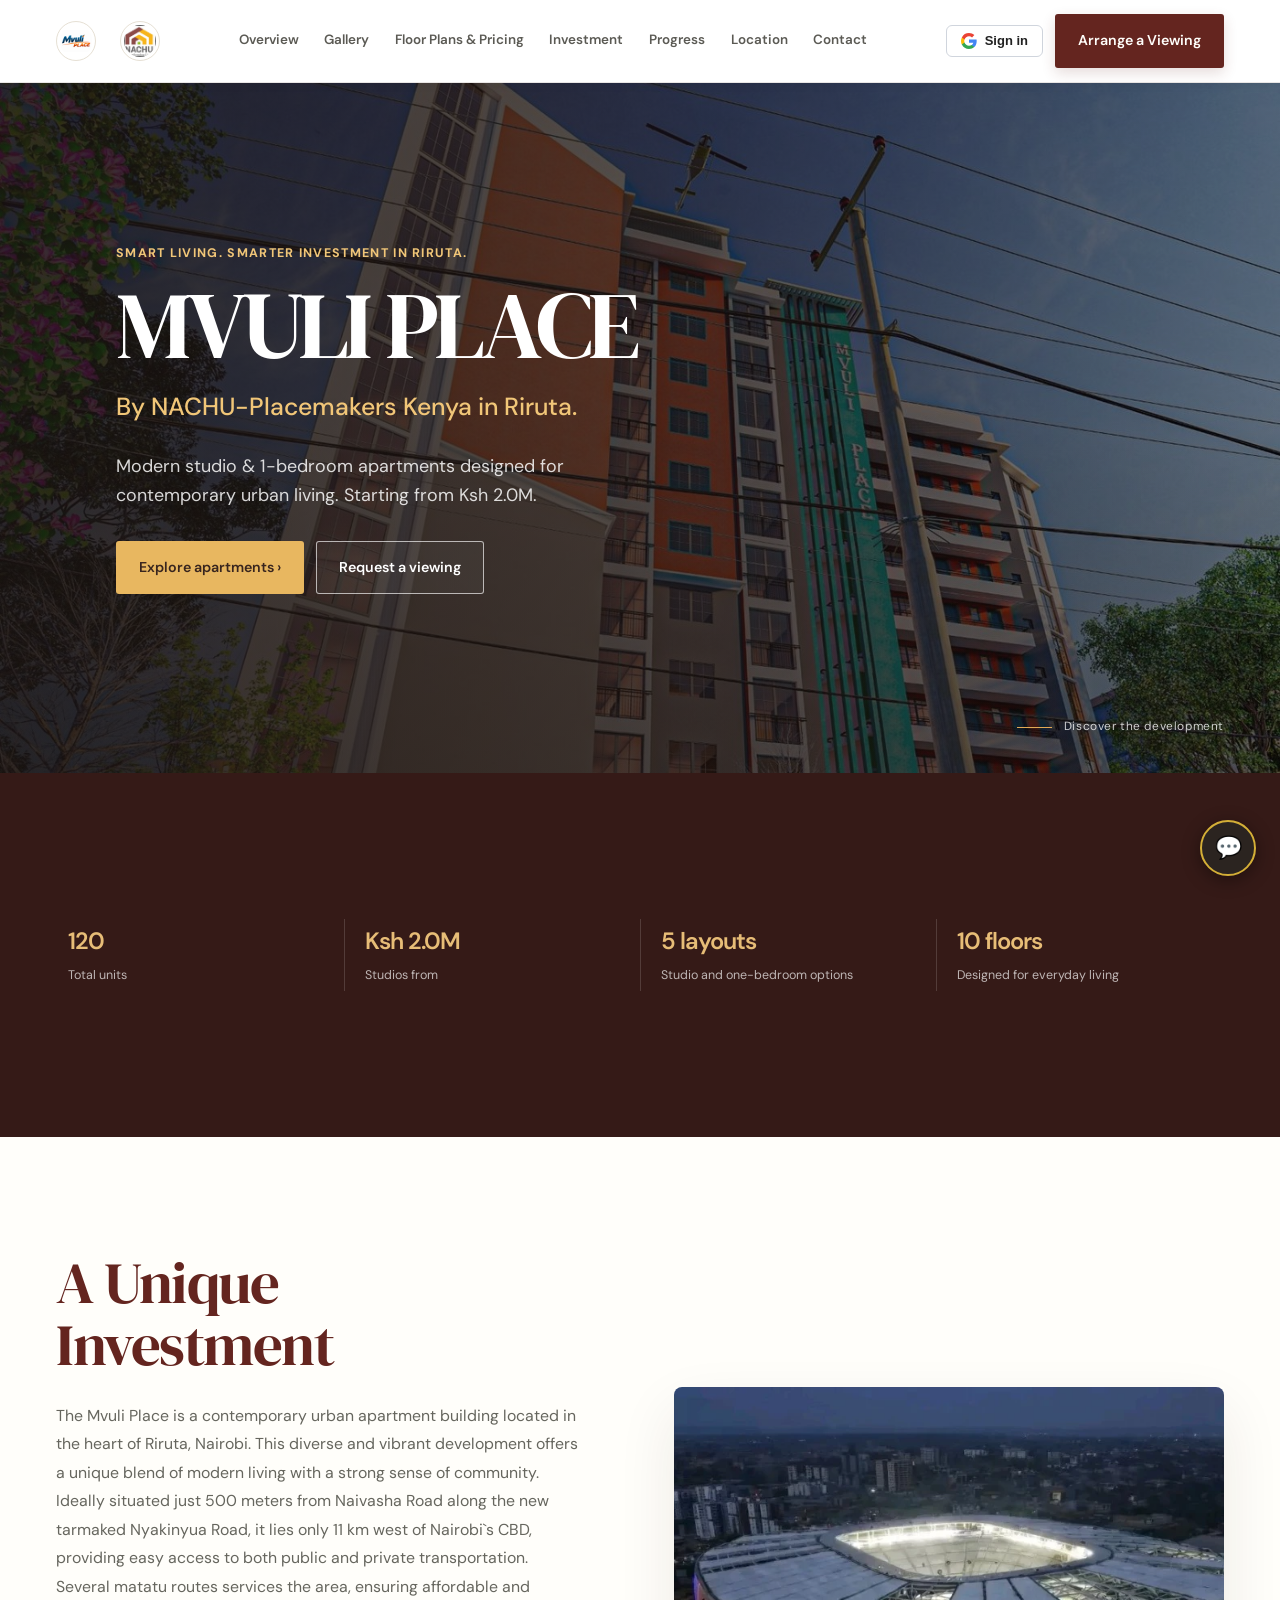
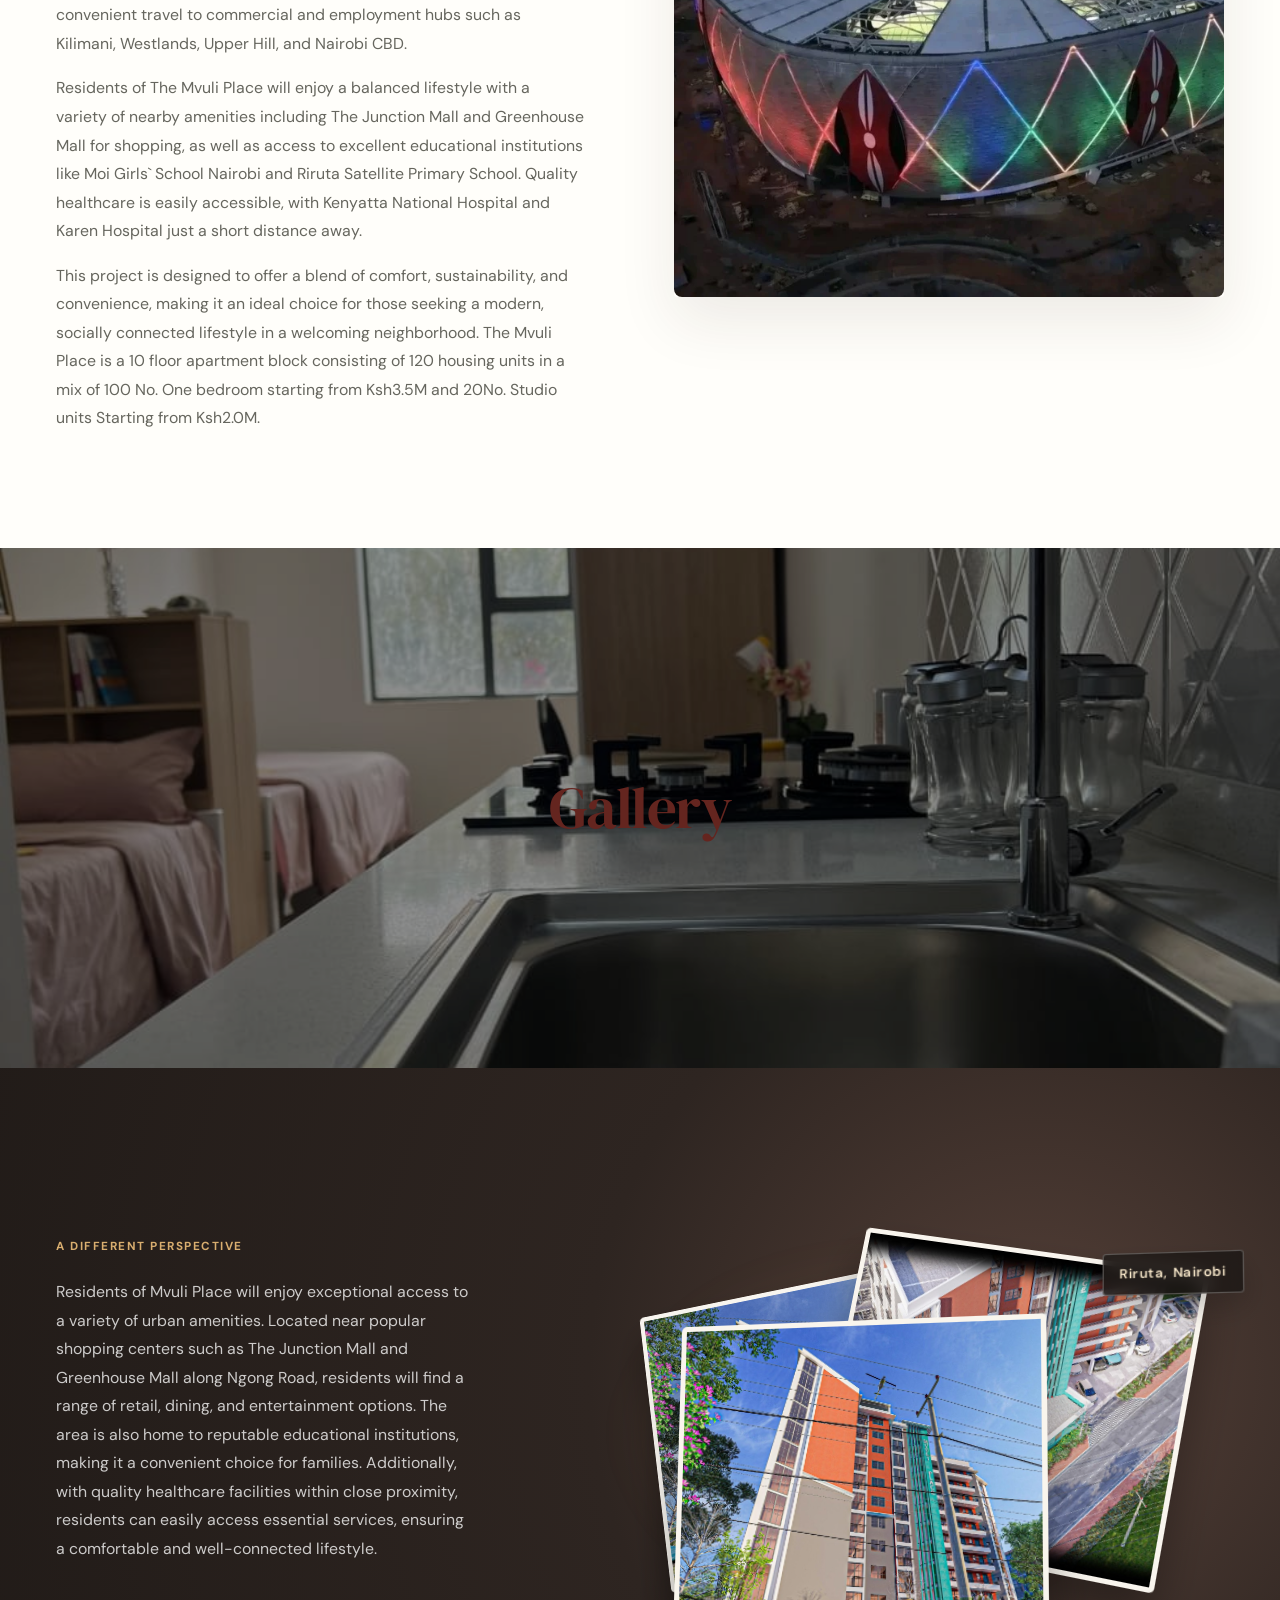
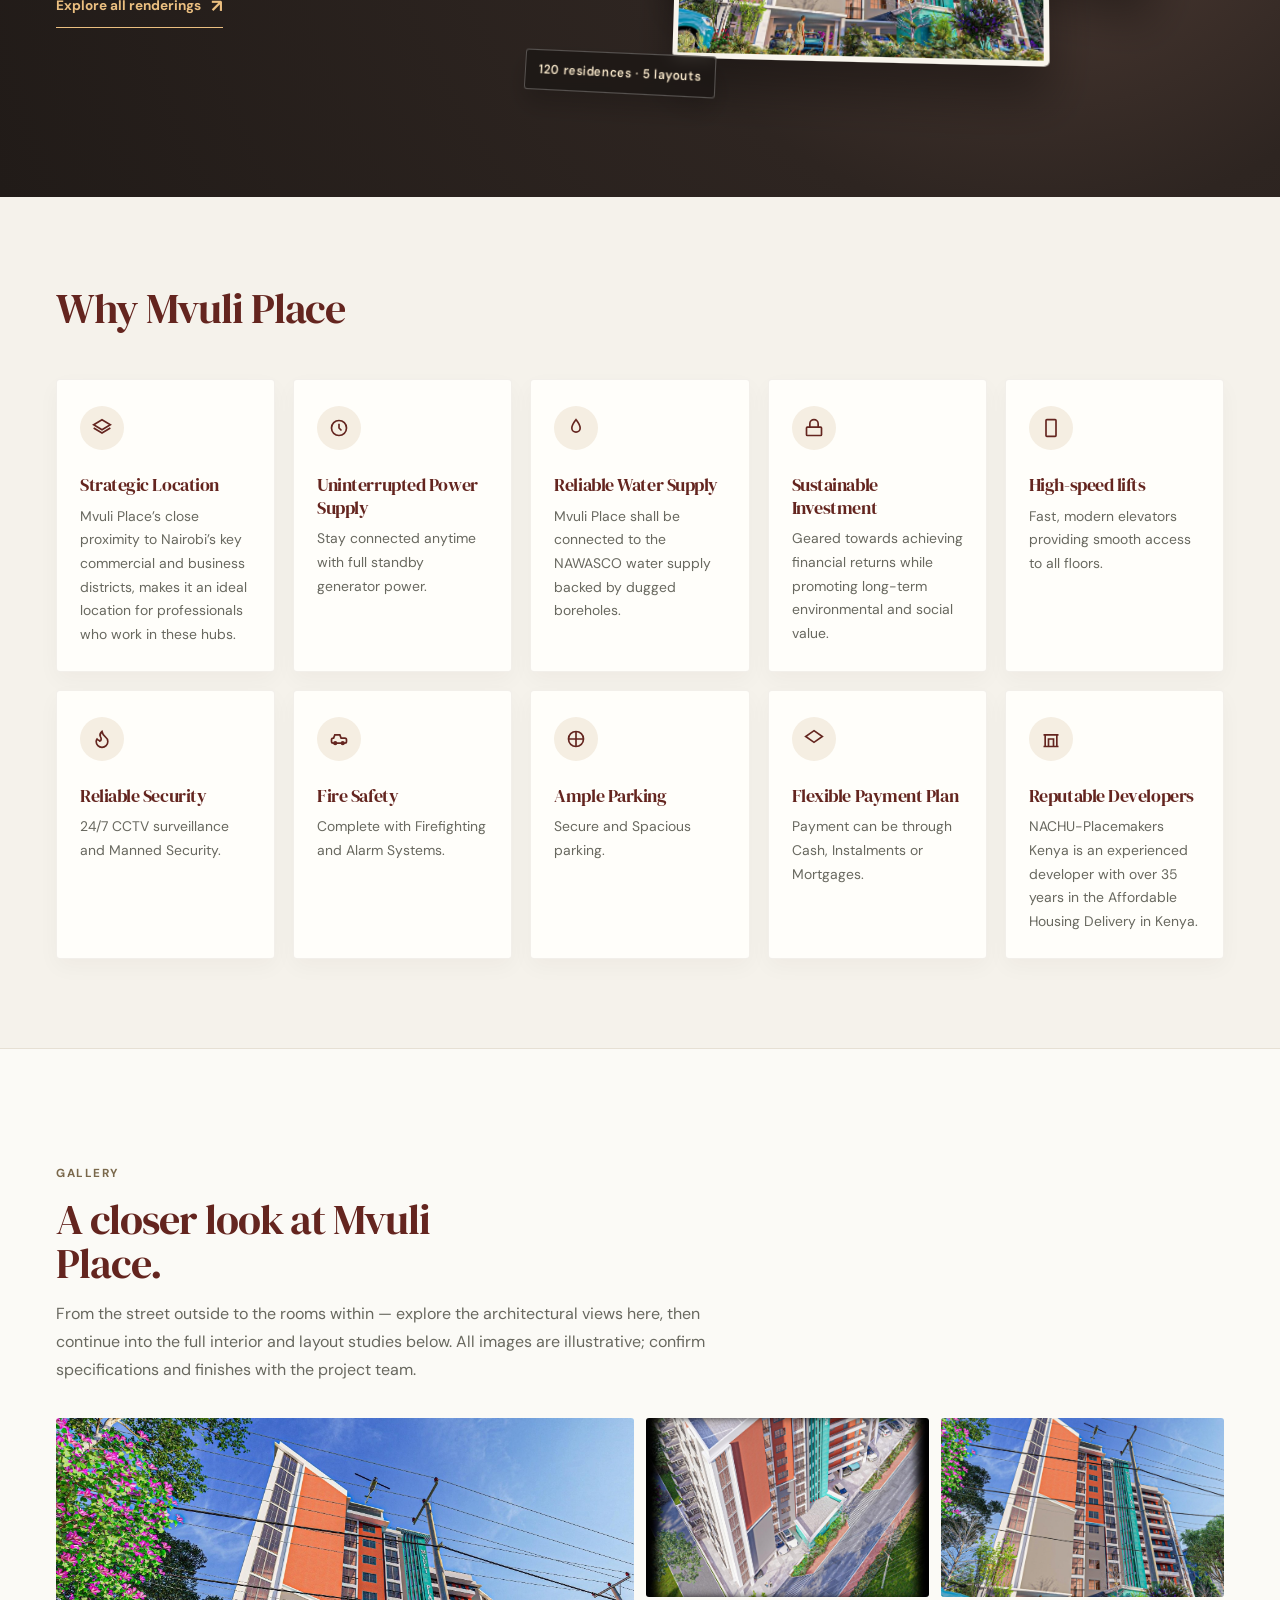
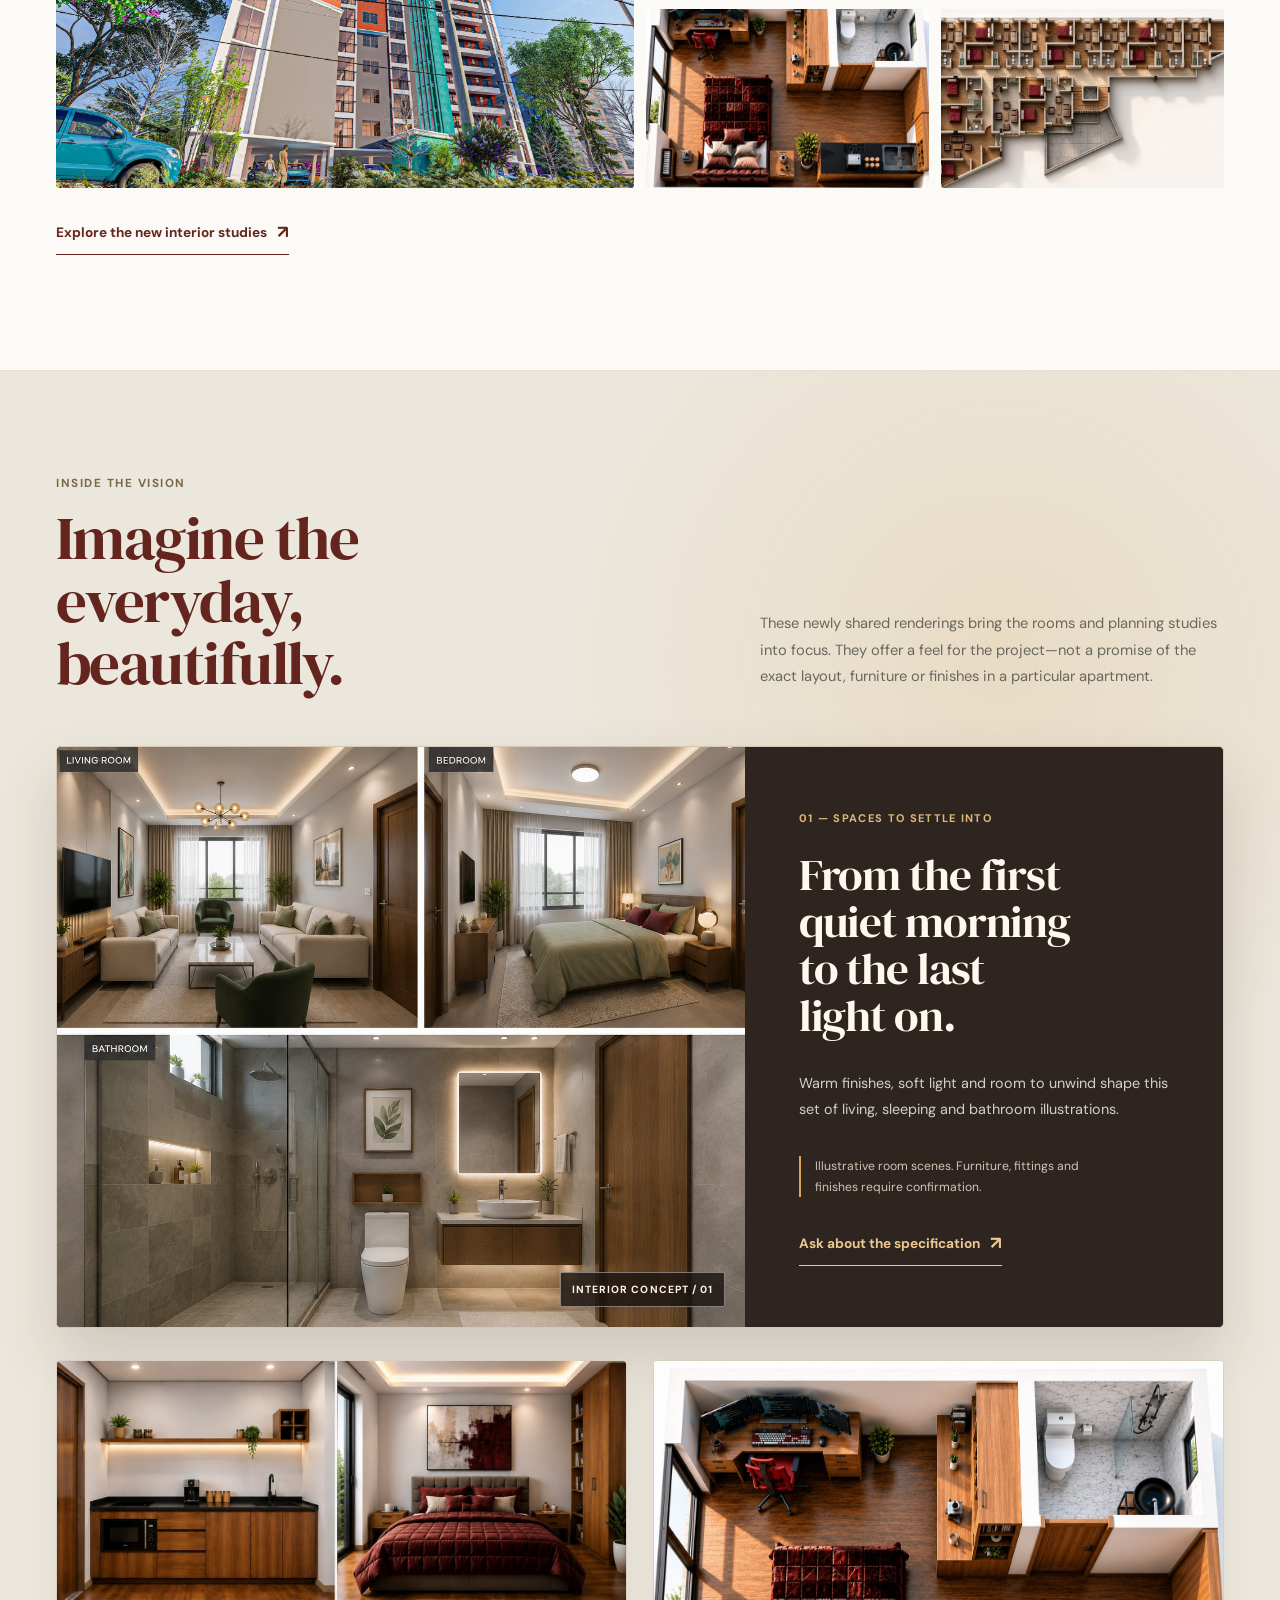
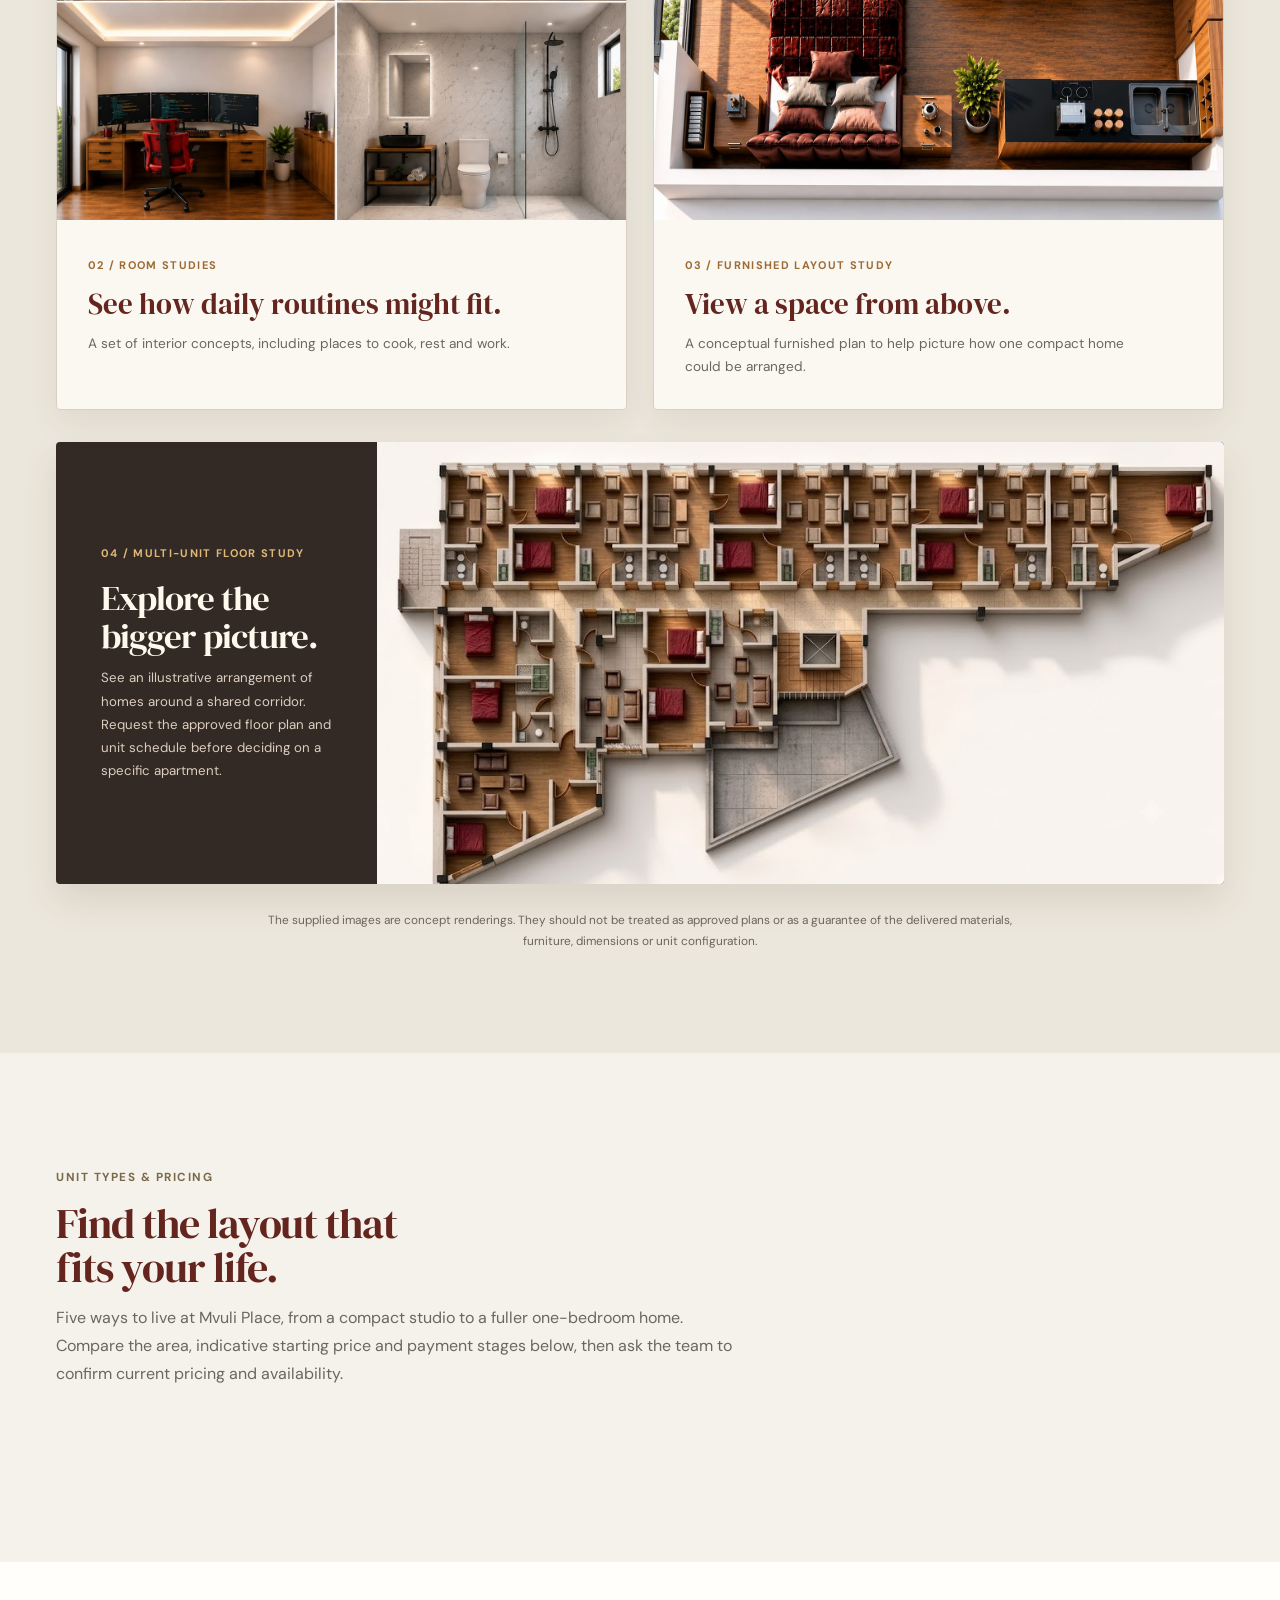
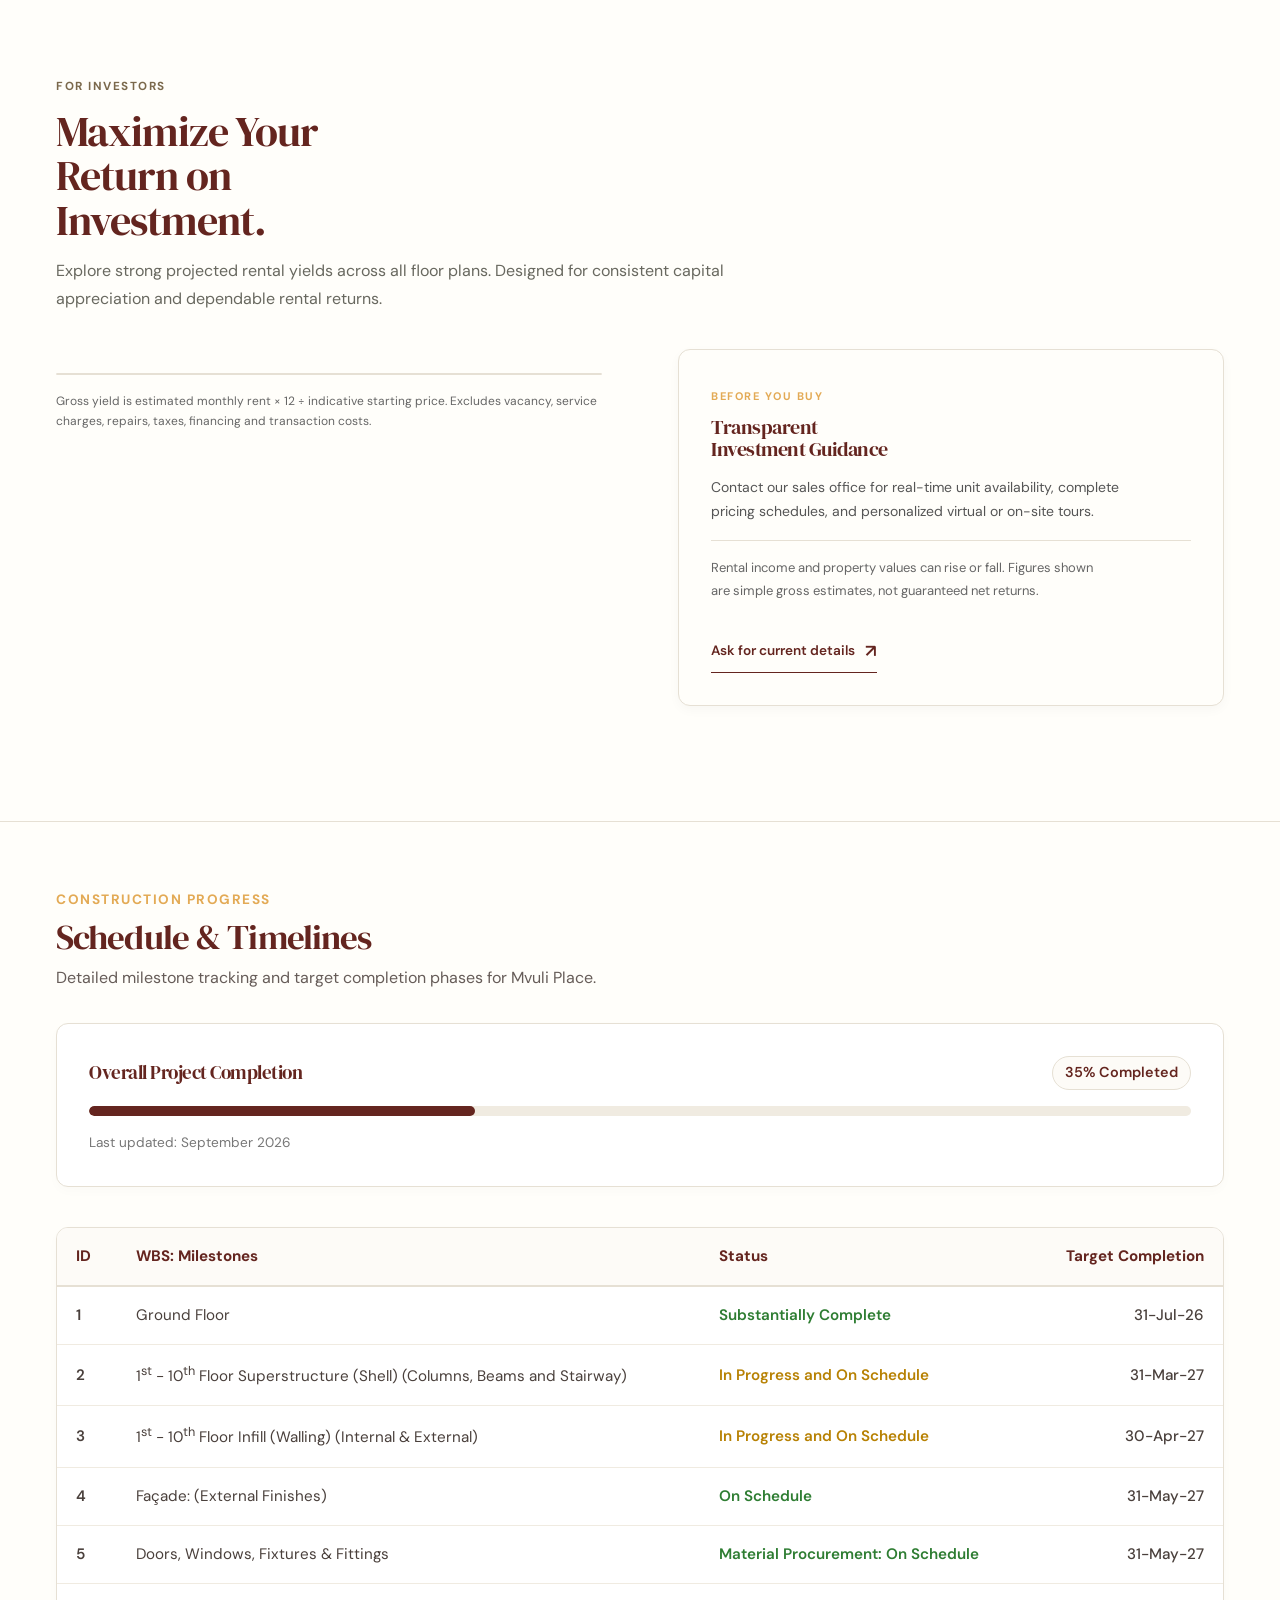
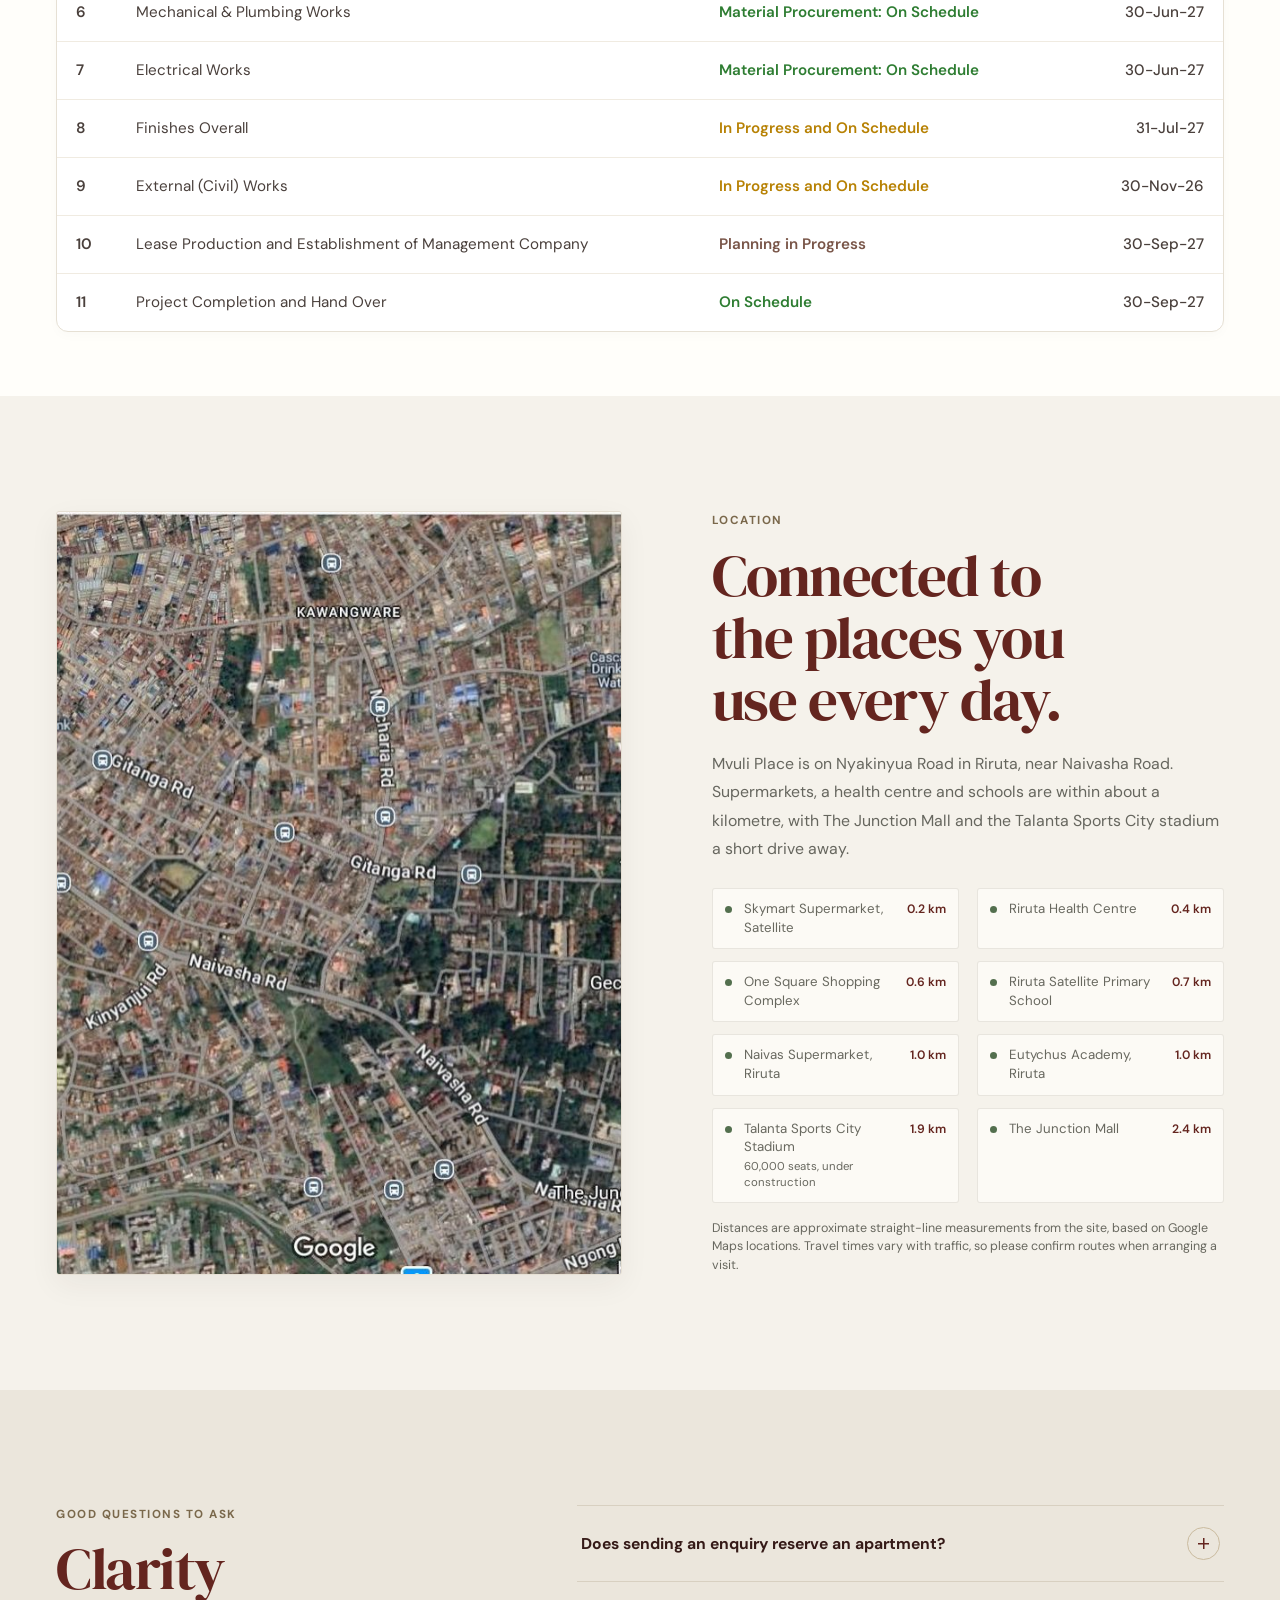
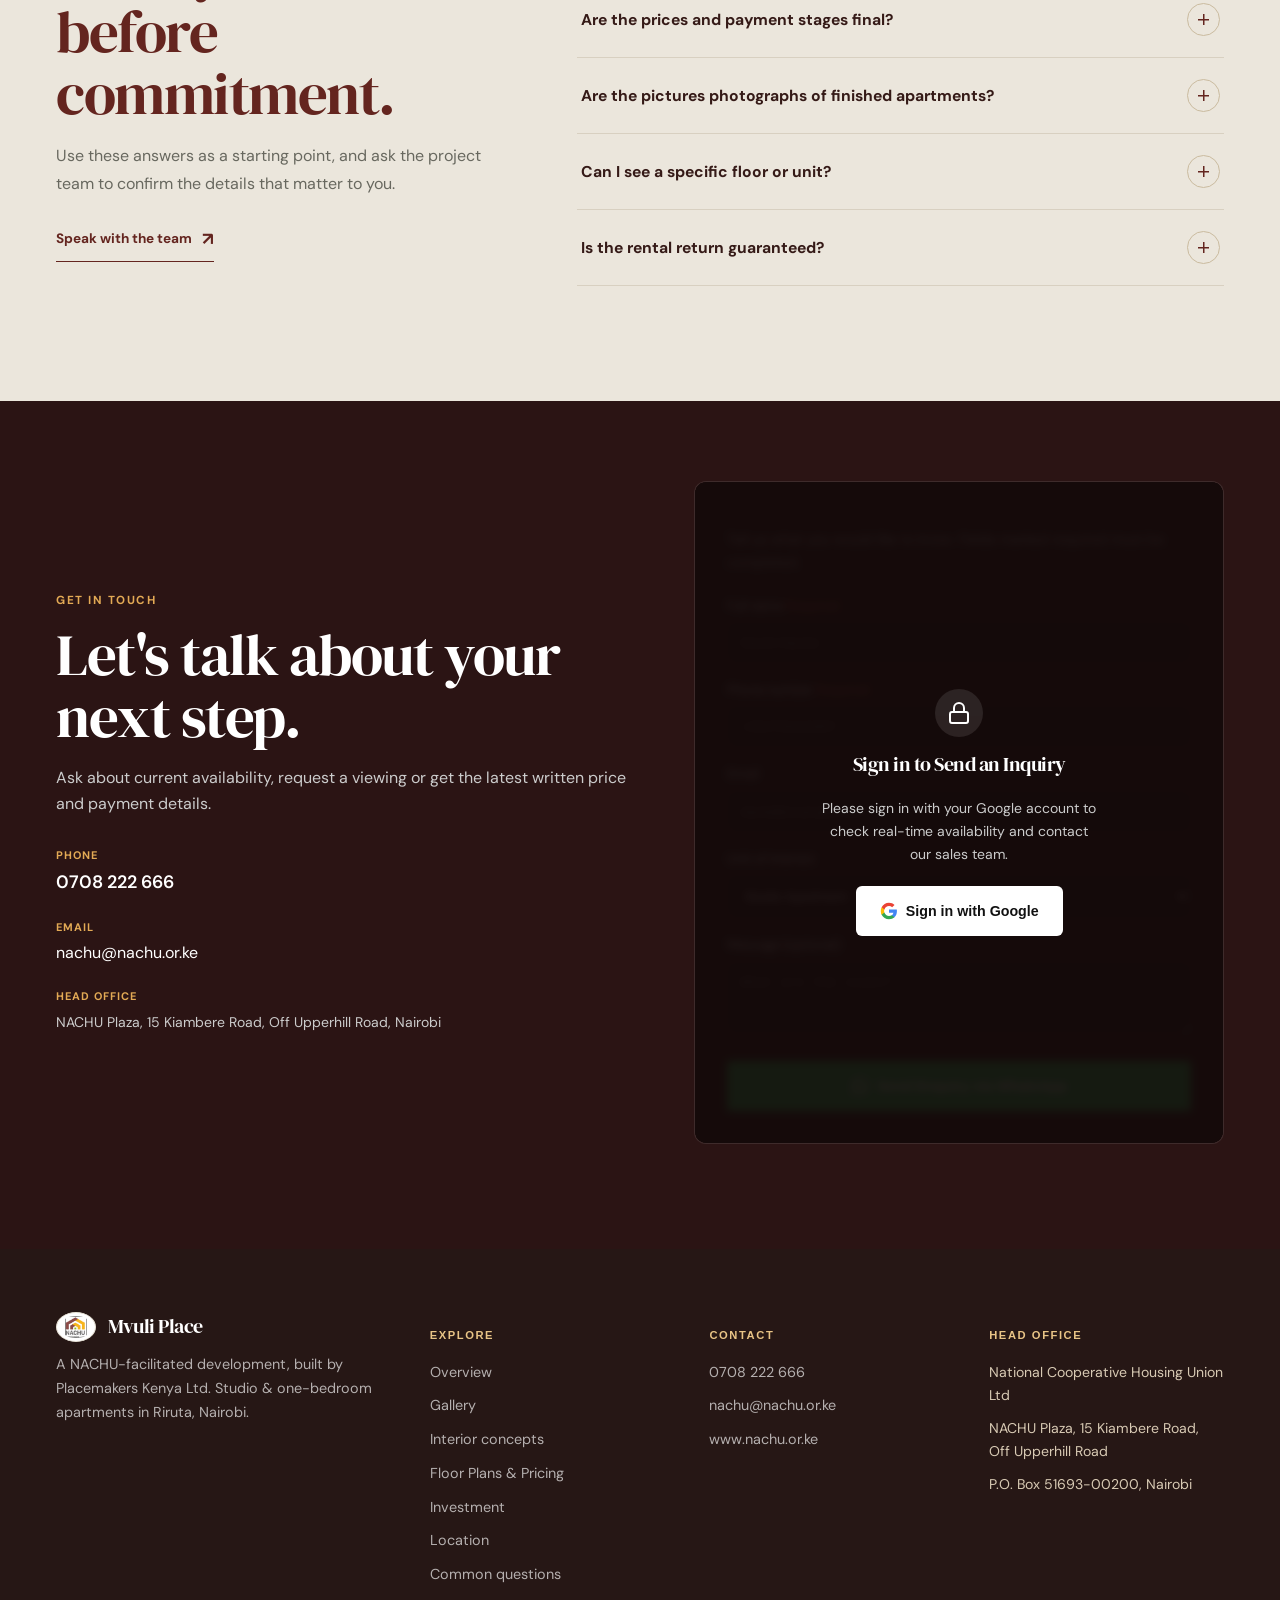
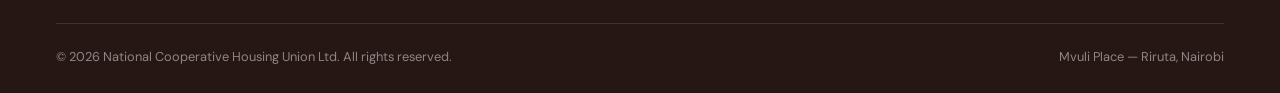
==== commit 7d161f49: "Update hero slideshow, about copy, amenity grid layout, and progress summary table" ====
--- a/index.html
+++ b/index.html
@@ -72,23 +72,18 @@
 
 <main id="main-content">
 <header class="hero">
-<div class="slideshow-bg">
-        <div class="slide active" style="background-image: url('assets/hero-exterior.jpg');"></div>
-        <div class="slide" style="background-image: url('assets/talanta-stadium.webp');"></div>
-        <div class="slide" style="background-image: url('assets/exterior-angle.jpg');"></div>
-        <div class="slide" style="background-image: url('assets/junction-mall-1.jpg');"></div>
-        <div class="slide" style="background-image: url('assets/aerial-exterior.jpg');"></div>
-        <div class="slide" style="background-image: url('assets/riruta-primary.jpg');"></div>
-        <div class="slide" style="background-image: url('assets/exterior-angle.jpg');"></div>
-        <div class="slide" style="background-image: url('assets/police-riruta.webp');"></div>
-        <div class="slide" style="background-image: url('assets/render-typical-floor.jpeg');"></div>
-        <div class="slide" style="background-image: url('assets/riruta-health.png');"></div>
-      </div>
+  <div class="slideshow-bg">
+    <div class="slide active" style="background-image: url('assets/aerial-exterior.jpg');"></div>
+    <div class="slide" style="background-image: url('assets/exterior-angle.jpg');"></div>
+    <div class="slide" style="background-image: url('assets/hero-exterior.jpg');"></div>
+    <div class="slide" style="background-image: url('assets/render-typical-floor.jpeg');"></div>
+  </div>
+
   <div class="hero-content">
-    <div class="status-pill"><span class="status-project">Explore Mvuli Place</span><span class="status-c">...</span></div>
-    <div class="hero-eyebrow">A Project by NACHU <span>Built by Placemakers Kenya Ltd</span></div>
-    <h1>Smart Living. Smarter Investment in Riruta.</h1>
-    <p>Modern studio & 1-bedroom apartments designed for contemporary urban living. Starting from Ksh 2.0M.</p>
+    <div class="hero-eyebrow">Smart Living. Smarter Investment in Riruta.</div>
+    <h1>MVULI PLACE</h1>
+    <p class="hero-subtitle" style="font-size: clamp(1.25rem, 2vw, 1.55rem); font-weight: 500; color: #f1c678; margin-top: 14px; margin-bottom: 0; max-width: none;">By NACHU-Placemakers Kenya in Riruta.</p>
+    <p>Modern studio &amp; 1-bedroom apartments designed for contemporary urban living. Starting from Ksh 2.0M.</p>
     <div class="hero-actions">
       <a href="#units" class="btn btn-gold">Explore apartments <span aria-hidden="true">&rsaquo;</span></a>
       <a href="#contact" class="btn btn-outline">Request a viewing</a>
@@ -112,22 +107,25 @@
 <section id="about">
   <div class="wrap two-col">
     <div>
-      <div class="eyebrow">The development</div>
-      <h2>Modern Urban Living, Unmatched Connectivity to Nairobi.</h2>
+      <h2>A Unique Investment</h2>
       <div class="prose" style="margin-top:20px;">
-        <p>Mvuli Place offers contemporary 10-story living situated along Nyakinyua Road, Riruta—just 500 meters from Naivasha Road. Perfectly crafted studios and 1-bedroom apartments give you seamless connectivity to the heart of Nairobi.</p>
-        <p>Proudly developed under NACHU and constructed by Placemakers Kenya Ltd, Mvuli Place features 24/7 power backup, secure borehole water, CCTV surveillance, professional security, high-speed lifts, and ample resident parking.</p>
-        <p>Take a look at the layouts and indicative payment stages below. For current construction progress, available units and confirmed terms, speak with the project team before making a commitment.</p>
-      </div>
-    </div>
-   <div class="about-rotator" id="about-rotator" role="img" aria-label="Exterior views of Mvuli Place">
-  <img src="assets/hero-exterior.jpg" alt="" class="is-active" loading="lazy" decoding="async">
-  <img src="assets/aerial-exterior.jpg" alt="" loading="lazy" decoding="async">
-  <img src="assets/exterior-angle.jpg" alt="" loading="lazy" decoding="async">
-  <div class="about-rotator-dots" id="about-rotator-dots"></div>
-</div>
+        <p>The Mvuli Place is a contemporary urban apartment building located in the heart of Riruta, Nairobi. This diverse and vibrant development offers a unique blend of modern living with a strong sense of community. Ideally situated just 500 meters from Naivasha Road along the new tarmaked Nyakinyua Road, it lies only 11 km west of Nairobi`s CBD, providing easy access to both public and private transportation. Several matatu routes services the area, ensuring affordable and convenient travel to commercial and employment hubs such as Kilimani, Westlands, Upper Hill, and Nairobi CBD.</p>
+        <p>Residents of The Mvuli Place will enjoy a balanced lifestyle with a variety of nearby amenities including The Junction Mall and Greenhouse Mall for shopping, as well as access to excellent educational institutions like Moi Girls` School Nairobi and Riruta Satellite Primary School. Quality healthcare is easily accessible, with Kenyatta National Hospital and Karen Hospital just a short distance away.</p>
+        <p>This project is designed to offer a blend of comfort, sustainability, and convenience, making it an ideal choice for those seeking a modern, socially connected lifestyle in a welcoming neighborhood. The Mvuli Place is a 10 floor apartment block consisting of 120 housing units in a mix of 100 No. One bedroom starting from Ksh3.5M and 20No. Studio units Starting from Ksh2.0M.</p>
+      </div>
+    </div>
+   <div class="about-rotator" id="about-rotator" role="img" aria-label="Amenities views of Mvuli Place">
+      <img src="assets/talanta-stadium.webp" alt="" class="is-active" loading="lazy" decoding="async">
+      <img src="assets/The-greenhouse-mall.jpg" alt="" loading="lazy" decoding="async">
+      <img src="assets/riruta-primary.jpg" alt="" loading="lazy" decoding="async">
+      <img src="assets/riruta-health.png" alt="" loading="lazy" decoding="async">
+      <img src="assets/police-riruta.webp" alt="" loading="lazy" decoding="async">
+      <img src="assets/KNH.jpg" alt="" loading="lazy" decoding="async">
+      <div class="about-rotator-dots" id="about-rotator-dots"></div>
+    </div>
   </div>
 </section>
+
 <section id="gallery" class="section-slideshow">
   <!-- Slideshow Background -->
   <div class="slideshow-bg">
@@ -144,7 +142,6 @@
   <!-- Content overlay -->
   <div class="section-content">
     <h2>Gallery</h2>
-    <p>Explore our modern interiors and living spaces.</p>
   </div>
 </section>
 
@@ -152,8 +149,7 @@
   <div class="wrap perspective-layout">
     <div class="perspective-copy" data-reveal>
       <div class="eyebrow">A different perspective</div>
-      <h2>Picture life from a new angle.</h2>
-      <p>Explore the exterior studies in a layered architectural view. It is an illustration of the development, with the original project renderings close at hand.</p>
+      <p>Residents of Mvuli Place will enjoy exceptional access to a variety of urban amenities. Located near popular shopping centers such as The Junction Mall and Greenhouse Mall along Ngong Road, residents will find a range of retail, dining, and entertainment options. The area is also home to reputable educational institutions, making it a convenient choice for families. Additionally, with quality healthcare facilities within close proximity, residents can easily access essential services, ensuring a comfortable and well-connected lifestyle.</p>
       <a class="text-link" href="#gallery">Explore all renderings <span aria-hidden="true">↗</span></a>
     </div>
     <div class="perspective-stage" id="perspective-stage" role="img" aria-label="Layered perspective animation using three Mvuli Place exterior renderings" data-reveal>
@@ -172,49 +168,68 @@
 <section class="section-tight">
   <div class="wrap">
     <div class="section-head">
-      <div class="eyebrow">Why Mvuli Place</div>
-      <h2>Everyday essentials, considered from the start.</h2>
+      <h2>Why Mvuli Place</h2>
     </div>
     <div class="icon-feature-grid">
+      <!-- Feature 1 -->
       <div class="icon-feature">
         <div class="icon-feature-icon"><svg aria-hidden="true" focusable="false" viewBox="0 0 24 24" fill="none" stroke="currentColor" stroke-width="2"><path d="M12 2 2 8l10 6 10-6-10-6z"/><path d="M2 12l10 6 10-6"/></svg></div>
-        <h3>Project by NACHU</h3>
-        <p>A landmark residential community developed by the National Cooperative Housing Union.</p>
-      </div>
+        <h3>Strategic Location</h3>
+        <p>Mvuli Place&rsquo;s close proximity to Nairobi&rsquo;s key commercial and business districts, makes it an ideal location for professionals who work in these hubs.</p>
+      </div>
+      <!-- Feature 2 -->
       <div class="icon-feature">
         <div class="icon-feature-icon"><svg aria-hidden="true" focusable="false" viewBox="0 0 24 24" fill="none" stroke="currentColor" stroke-width="2"><circle cx="12" cy="12" r="9"/><path d="M12 7v5l3 3"/></svg></div>
         <h3>Uninterrupted Power Supply</h3>
         <p>Stay connected anytime with full standby generator power.</p>
       </div>
+      <!-- Feature 3 -->
       <div class="icon-feature">
         <div class="icon-feature-icon"><svg aria-hidden="true" focusable="false" viewBox="0 0 24 24" fill="none" stroke="currentColor" stroke-width="2"><path d="M12 2c-3 4-5 6.5-5 10a5 5 0 0010 0c0-3.5-2-6-5-10z"/></svg></div>
         <h3>Reliable Water Supply</h3>
-        <p>Enjoy guaranteed, year-round water security with an on-site borehole.</p>
-      </div>
+        <p>Mvuli Place shall be connected to the NAWASCO water supply backed by dugged boreholes.</p>
+      </div>
+      <!-- Feature 4 -->
       <div class="icon-feature">
         <div class="icon-feature-icon"><svg aria-hidden="true" focusable="false" viewBox="0 0 24 24" fill="none" stroke="currentColor" stroke-width="2"><rect x="3" y="11" width="18" height="10" rx="1"/><path d="M7 11V7a5 5 0 0110 0v4"/></svg></div>
-        <h3>24/7 Peace of Mind</h3>
-        <p>Round-the-clock CCTV surveillance and professional security personnel.</p>
-      </div>
+        <h3>Sustainable Investment</h3>
+        <p>Geared towards achieving financial returns while promoting long-term environmental and social value.</p>
+      </div>
+      <!-- Feature 5 -->
       <div class="icon-feature">
         <div class="icon-feature-icon"><svg aria-hidden="true" focusable="false" viewBox="0 0 24 24" fill="none" stroke="currentColor" stroke-width="2"><rect x="6" y="2" width="12" height="20" rx="1"/><path d="M9 8h.01M15 8h.01M9 12h.01M15 12h.01"/></svg></div>
         <h3>High-speed lifts</h3>
         <p>Fast, modern elevators providing smooth access to all floors.</p>
       </div>
+      <!-- Feature 6 -->
       <div class="icon-feature">
         <div class="icon-feature-icon"><svg aria-hidden="true" focusable="false" viewBox="0 0 24 24" fill="none" stroke="currentColor" stroke-width="2"><path d="M8.5 14.5A2.5 2.5 0 0011 12c0-1.38-.5-2-1-3-1.072-2.143-.224-4.054 2-6 .5 2.5 2 4.9 4 6.5 2 1.6 3 3.5 3 5.5a7 7 0 11-14 0c0-1.153.433-2.294 1-3 1.19 1.5 2.5 2 3.5 2z"/></svg></div>
-        <h3>Advanced Safety Systems</h3>
-        <p>Equipped with modern fire protection and emergency safety infrastructure.</p>
-      </div>
+        <h3>Reliable Security</h3>
+        <p>24/7 CCTV surveillance and Manned Security.</p>
+      </div>
+      <!-- Feature 7 -->
       <div class="icon-feature">
         <div class="icon-feature-icon"><svg aria-hidden="true" focusable="false" viewBox="0 0 24 24" fill="none" stroke="currentColor" stroke-width="2"><path d="M5 17h14M5 17a2 2 0 01-2-2v-2a2 2 0 012-2h.5l1.5-4h6l1.5 4H19a2 2 0 012 2v2a2 2 0 01-2 2"/><circle cx="7.5" cy="17" r="1.5"/><circle cx="16.5" cy="17" r="1.5"/></svg></div>
-        <h3>Dedicated Resident Parking</h3>
-        <p>Secure and spacious parking reserved for residents and guests.</p>
-      </div>
+        <h3>Fire Safety</h3>
+        <p>Complete with Firefighting and Alarm Systems.</p>
+      </div>
+      <!-- Feature 8 -->
       <div class="icon-feature">
         <div class="icon-feature-icon"><svg aria-hidden="true" focusable="false" viewBox="0 0 24 24" fill="none" stroke="currentColor" stroke-width="2"><path d="M12 3v18M3 12h18"/><circle cx="12" cy="12" r="9"/></svg></div>
-        <h3>Flexible Payment Structure</h3>
-        <p>Own your home with ease: 20% booking, 20% on sale agreement, 50% during construction, and 10% upon handover.</p>
+        <h3>Ample Parking</h3>
+        <p>Secure and Spacious parking.</p>
+      </div>
+      <!-- Feature 9 -->
+      <div class="icon-feature">
+        <div class="icon-feature-icon"><svg aria-hidden="true" focusable="false" viewBox="0 0 24 24" fill="none" stroke="currentColor" stroke-width="2"><path d="M12 2l10 7-10 7L2 9l10-7z"/></svg></div>
+        <h3>Flexible Payment Plan</h3>
+        <p>Payment can be through Cash, Instalments or Mortgages.</p>
+      </div>
+      <!-- Feature 10 -->
+      <div class="icon-feature">
+        <div class="icon-feature-icon"><svg aria-hidden="true" focusable="false" viewBox="0 0 24 24" fill="none" stroke="currentColor" stroke-width="2"><path d="M3 21h18M3 7h18M5 21V7M19 21V7M9 21v-9h6v9"/></svg></div>
+        <h3>Reputable Developers</h3>
+        <p>NACHU-Placemakers Kenya is an experienced developer with over 35 years in the Affordable Housing Delivery in Kenya.</p>
       </div>
     </div>
   </div>
@@ -338,104 +353,106 @@
   </div>
 </section>
 
-<section id="progress" class="progress-section">
-  <div class="wrap">
-    <div class="section-header">
-      <span class="eyebrow">CONSTRUCTION PROGRESS</span>
-      <h2>Watch Mvuli Place rise.</h2>
-      <p>Real-time milestone tracking powered by NACHU project management.</p>
-    </div>
-
-    <!-- Overall Completion Meter -->
-    <div class="overall-progress-card">
-      <div class="progress-info">
-        <h3>Overall Project Completion</h3>
-        <span class="percentage-badge">35% Completed</span>
-      </div>
-      <div class="progress-bar-track">
-        <div class="progress-bar-fill" style="width: 35%;"></div>
-      </div>
-      <p class="update-date">Last updated: October 2026</p>
-    </div>
-
-    <!-- Stage-by-Stage Breakdown (WBS View) -->
-    <div class="stages-grid">
-      <!-- Stage 1 -->
-      <div class="stage-card completed">
-        <div class="stage-status">Done</div>
-        <h4>1. Substructure & Foundations</h4>
-        <p>Excavation, piling, and ground slab casting completed.</p>
-        <div class="mini-bar"><div class="fill" style="width: 100%;"></div></div>
-      </div>
-
-      <!-- Stage 2 -->
-      <div class="stage-card active">
-        <div class="stage-status">In Progress</div>
-        <h4>2. Superstructure Frame</h4>
-        <p>RC columns and slab casting for floors 1 to 4 ongoing.</p>
-        <div class="mini-bar"><div class="fill" style="width: 60%;"></div></div>
-      </div>
-
-      <!-- Stage 3 -->
-      <div class="stage-card upcoming">
-        <div class="stage-status">Upcoming</div>
-        <h4>3. Masonry & Finishes</h4>
-        <p>Wall partitioning, plasterwork, plumbing & electrical piping.</p>
-        <div class="mini-bar"><div class="fill" style="width: 0%;"></div></div>
-      </div>
-    </div>
-  </div>
-</section>
-<!-- CLIENT WBS BREAKDOWN SECTION -->
-<section class="wbs-client-section" style="padding: 3rem 0; background-color: #fdfbf7;">
+<section id="progress" class="progress-section" style="padding: 4rem 0; background: var(--paper, #fffefa);">
   <div class="wrap">
     <div class="section-header" style="margin-bottom: 2rem;">
-      <span class="eyebrow" style="color: #6b240c; font-weight: 600; text-transform: uppercase; font-size: 0.85rem; letter-spacing: 1px;">PROJECT WORK BREAKDOWN STRUCTURE (WBS)</span>
-      <h3 style="font-size: 1.8rem; color: #2c221e; margin-top: 0.5rem;">How Mvuli Place Comes Together</h3>
-      <p style="color: #665c58; max-width: 600px;">A transparent, structured look at our project lifecycle tracking key engineering packages and deliverables.</p>
-    </div>
-
-    <div class="wbs-grid" style="display: grid; grid-template-columns: repeat(auto-fit, minmax(280px, 1fr)); gap: 1.5rem;">
-      
-      <!-- WBS Package 1 -->
-      <div class="wbs-card" style="background: #ffffff; padding: 1.8rem; border-radius: 12px; border: 1px solid #eae3d2; box-shadow: 0 4px 12px rgba(0,0,0,0.02);">
-        <div style="font-size: 0.8rem; font-weight: bold; color: #8c6d53; margin-bottom: 0.4rem;">WBS 1.0</div>
-        <h4 style="font-size: 1.2rem; color: #2c221e; margin-bottom: 0.8rem;">Substructure & Foundations</h4>
-        <ul style="padding-left: 1.2rem; color: #554c48; font-size: 0.95rem; line-height: 1.6;">
-          <li>Site clearance & geo-technical surveys</li>
-          <li>Excavation & earthworks</li>
-          <li>Foundation piling & blinding</li>
-          <li>Ground floor slab casting</li>
-        </ul>
-        <div style="margin-top: 1.2rem; font-size: 0.85rem; font-weight: 600; color: #2e7d32;">Status: 100% Completed</div>
-      </div>
-
-      <!-- WBS Package 2 -->
-      <div class="wbs-card" style="background: #ffffff; padding: 1.8rem; border-radius: 12px; border: 1px solid #eae3d2; box-shadow: 0 4px 12px rgba(0,0,0,0.02); border-top: 4px solid #6b240c;">
-        <div style="font-size: 0.8rem; font-weight: bold; color: #8c6d53; margin-bottom: 0.4rem;">WBS 2.0</div>
-        <h4 style="font-size: 1.2rem; color: #2c221e; margin-bottom: 0.8rem;">Superstructure & Framing</h4>
-        <ul style="padding-left: 1.2rem; color: #554c48; font-size: 0.95rem; line-height: 1.6;">
-          <li>Reinforced columns & beam casting</li>
-          <li>Upper floor slab installations (Floors 1-4)</li>
-          <li>Staircase structural framework</li>
-          <li>Roof truss & structural capping</li>
-        </ul>
-        <div style="margin-top: 1.2rem; font-size: 0.85rem; font-weight: 600; color: #b78103;">Status: In Progress (60%)</div>
-      </div>
-
-      <!-- WBS Package 3 -->
-      <div class="wbs-card" style="background: #ffffff; padding: 1.8rem; border-radius: 12px; border: 1px solid #eae3d2; box-shadow: 0 4px 12px rgba(0,0,0,0.02);">
-        <div style="font-size: 0.8rem; font-weight: bold; color: #8c6d53; margin-bottom: 0.4rem;">WBS 3.0</div>
-        <h4 style="font-size: 1.2rem; color: #2c221e; margin-bottom: 0.8rem;">Finishes & Handover</h4>
-        <ul style="padding-left: 1.2rem; color: #554c48; font-size: 0.95rem; line-height: 1.6;">
-          <li>Wall masonry partitioning & plastering</li>
-          <li>MEP (Plumbing, electrical & HVAC piping)</li>
-          <li>Interior fittings, tiling & paintwork</li>
-          <li>Final quality inspection & client handover</li>
-        </ul>
-        <div style="margin-top: 1.2rem; font-size: 0.85rem; font-weight: 600; color: #795548;">Status: Scheduled (Upcoming)</div>
-      </div>
-
+      <span class="eyebrow" style="color: var(--gold, #b78103); font-weight: 700; text-transform: uppercase; font-size: 0.85rem; letter-spacing: 1.5px;">CONSTRUCTION PROGRESS</span>
+      <h2 style="font-size: 2.2rem; color: var(--maroon, #6b240c); margin-top: 0.4rem;">Schedule &amp; Timelines</h2>
+      <p style="color: #665c58; max-width: 600px; margin-top: 0.5rem;">Detailed milestone tracking and target completion phases for Mvuli Place.</p>
+    </div>
+
+    <!-- Overall Completion Meter -->
+    <div class="overall-progress-card" style="background: #ffffff; padding: 2rem; border-radius: 12px; border: 1px solid var(--line, #eae3d2); box-shadow: 0 4px 12px rgba(0,0,0,0.02); margin-bottom: 2.5rem;">
+      <div class="progress-info" style="display: flex; justify-content: space-between; align-items: center; margin-bottom: 1rem;">
+        <h3 style="font-size: 1.2rem; color: var(--maroon, #6b240c); margin: 0;">Overall Project Completion</h3>
+        <span class="percentage-badge" style="background: #fdfbf7; color: var(--maroon, #6b240c); border: 1px solid var(--line, #eae3d2); padding: 4px 12px; border-radius: 20px; font-weight: 600; font-size: 0.9rem;">35% Completed</span>
+      </div>
+      <div class="progress-bar-track" style="background: #f0ebe1; height: 10px; border-radius: 5px; overflow: hidden; width: 100%;">
+        <div class="progress-bar-fill" style="width: 35%; background: var(--maroon, #6b240c); height: 100%; border-radius: 5px;"></div>
+      </div>
+      <p class="update-date" style="font-size: 0.85rem; color: #777; margin-top: 0.8rem; margin-bottom: 0;">Last updated: September 2026</p>
+    </div>
+
+    <!-- Detailed Timelines Table Container -->
+    <div class="table-responsive" style="background: #ffffff; border-radius: 12px; border: 1px solid var(--line, #eae3d2); box-shadow: 0 4px 12px rgba(0,0,0,0.02); overflow-x: auto;">
+      <table style="width: 100%; border-collapse: collapse; text-align: left; font-size: 0.95rem;">
+        <thead>
+          <tr style="background: #fdfbf7; border-bottom: 2px solid var(--line, #eae3d2); color: var(--maroon, #6b240c);">
+            <th style="padding: 1rem 1.2rem; font-weight: 700; width: 60px;">ID</th>
+            <th style="padding: 1rem 1.2rem; font-weight: 700;">WBS: Milestones</th>
+            <th style="padding: 1rem 1.2rem; font-weight: 700;">Status</th>
+            <th style="padding: 1rem 1.2rem; font-weight: 700; text-align: right;">Target Completion</th>
+          </tr>
+        </thead>
+        <tbody style="color: #4a403c;">
+          <tr style="border-bottom: 1px solid #f0ebe1;">
+            <td style="padding: 1rem 1.2rem; font-weight: 600;">1</td>
+            <td style="padding: 1.0rem 1.2rem;">Ground Floor</td>
+            <td style="padding: 1.0rem 1.2rem;"><span style="color: #2e7d32; font-weight: 600;">Substantially Complete</span></td>
+            <td style="padding: 1.0rem 1.2rem; text-align: right; font-weight: 500;">31-Jul-26</td>
+          </tr>
+          <tr style="border-bottom: 1px solid #f0ebe1; background: #fdfbf7 / 50;">
+            <td style="padding: 1.0rem 1.2rem; font-weight: 600;">2</td>
+            <td style="padding: 1.0rem 1.2rem;">1<sup>st</sup> - 10<sup>th</sup> Floor Superstructure (Shell) (Columns, Beams and Stairway)</td>
+            <td style="padding: 1.0rem 1.2rem;"><span style="color: #b78103; font-weight: 600;">In Progress and On Schedule</span></td>
+            <td style="padding: 1.0rem 1.2rem; text-align: right; font-weight: 500;">31-Mar-27</td>
+          </tr>
+          <tr style="border-bottom: 1px solid #f0ebe1;">
+            <td style="padding: 1.0rem 1.2rem; font-weight: 600;">3</td>
+            <td style="padding: 1.0rem 1.2rem;">1<sup>st</sup> - 10<sup>th</sup> Floor Infill (Walling) (Internal &amp; External)</td>
+            <td style="padding: 1.0rem 1.2rem;"><span style="color: #b78103; font-weight: 600;">In Progress and On Schedule</span></td>
+            <td style="padding: 1.0rem 1.2rem; text-align: right; font-weight: 500;">30-Apr-27</td>
+          </tr>
+          <tr style="border-bottom: 1px solid #f0ebe1; background: #fdfbf7 / 50;">
+            <td style="padding: 1.0rem 1.2rem; font-weight: 600;">4</td>
+            <td style="padding: 1.0rem 1.2rem;">Façade: (External Finishes)</td>
+            <td style="padding: 1.0rem 1.2rem;"><span style="color: #2e7d32; font-weight: 600;">On Schedule</span></td>
+            <td style="padding: 1.0rem 1.2rem; text-align: right; font-weight: 500;">31-May-27</td>
+          </tr>
+          <tr style="border-bottom: 1px solid #f0ebe1;">
+            <td style="padding: 1.0rem 1.2rem; font-weight: 600;">5</td>
+            <td style="padding: 1.0rem 1.2rem;">Doors, Windows, Fixtures &amp; Fittings</td>
+            <td style="padding: 1.0rem 1.2rem;"><span style="color: #2e7d32; font-weight: 600;">Material Procurement: On Schedule</span></td>
+            <td style="padding: 1.0rem 1.2rem; text-align: right; font-weight: 500;">31-May-27</td>
+          </tr>
+          <tr style="border-bottom: 1px solid #f0ebe1; background: #fdfbf7 / 50;">
+            <td style="padding: 1.0rem 1.2rem; font-weight: 600;">6</td>
+            <td style="padding: 1.0rem 1.2rem;">Mechanical &amp; Plumbing Works</td>
+            <td style="padding: 1.0rem 1.2rem;"><span style="color: #2e7d32; font-weight: 600;">Material Procurement: On Schedule</span></td>
+            <td style="padding: 1.0rem 1.2rem; text-align: right; font-weight: 500;">30-Jun-27</td>
+          </tr>
+          <tr style="border-bottom: 1px solid #f0ebe1;">
+            <td style="padding: 1.0rem 1.2rem; font-weight: 600;">7</td>
+            <td style="padding: 1.0rem 1.2rem;">Electrical Works</td>
+            <td style="padding: 1.0rem 1.2rem;"><span style="color: #2e7d32; font-weight: 600;">Material Procurement: On Schedule</span></td>
+            <td style="padding: 1.0rem 1.2rem; text-align: right; font-weight: 500;">30-Jun-27</td>
+          </tr>
+          <tr style="border-bottom: 1px solid #f0ebe1; background: #fdfbf7 / 50;">
+            <td style="padding: 1.0rem 1.2rem; font-weight: 600;">8</td>
+            <td style="padding: 1.0rem 1.2rem;">Finishes Overall</td>
+            <td style="padding: 1.0rem 1.2rem;"><span style="color: #b78103; font-weight: 600;">In Progress and On Schedule</span></td>
+            <td style="padding: 1.0rem 1.2rem; text-align: right; font-weight: 500;">31-Jul-27</td>
+          </tr>
+          <tr style="border-bottom: 1px solid #f0ebe1;">
+            <td style="padding: 1.0rem 1.2rem; font-weight: 600;">9</td>
+            <td style="padding: 1.0rem 1.2rem;">External (Civil) Works</td>
+            <td style="padding: 1.0rem 1.2rem;"><span style="color: #b78103; font-weight: 600;">In Progress and On Schedule</span></td>
+            <td style="padding: 1.0rem 1.2rem; text-align: right; font-weight: 500;">30-Nov-26</td>
+          </tr>
+          <tr style="border-bottom: 1px solid #f0ebe1; background: #fdfbf7 / 50;">
+            <td style="padding: 1.0rem 1.2rem; font-weight: 600;">10</td>
+            <td style="padding: 1.0rem 1.2rem;">Lease Production and Establishment of Management Company</td>
+            <td style="padding: 1.0rem 1.2rem;"><span style="color: #795548; font-weight: 600;">Planning in Progress</span></td>
+            <td style="padding: 1.0rem 1.2rem; text-align: right; font-weight: 500;">30-Sep-27</td>
+          </tr>
+          <tr>
+            <td style="padding: 1.0rem 1.2rem; font-weight: 600;">11</td>
+            <td style="padding: 1.0rem 1.2rem;">Project Completion and Hand Over</td>
+            <td style="padding: 1.0rem 1.2rem;"><span style="color: #2e7d32; font-weight: 600;">On Schedule</span></td>
+            <td style="padding: 1.0rem 1.2rem; text-align: right; font-weight: 500;">30-Sep-27</td>
+          </tr>
+        </tbody>
+      </table>
     </div>
   </div>
 </section>
--- a/assets/style.css
+++ b/assets/style.css
@@ -1790,4 +1790,15 @@
 /* Add top padding to body so content doesn't jump behind the fixed nav */
 body {
   padding-top: 80px; 
+}
+/* Default layout: 5 columns for landscape/wide screens */
+.icon-feature-grid {
+  grid-template-columns: repeat(5, 1fr) !important;
+}
+
+/* Switch to 2 columns on narrower screens or portrait mode */
+@media (max-width: 1200px) {
+  .icon-feature-grid {
+    grid-template-columns: repeat(2, 1fr) !important;
+  }
 }
